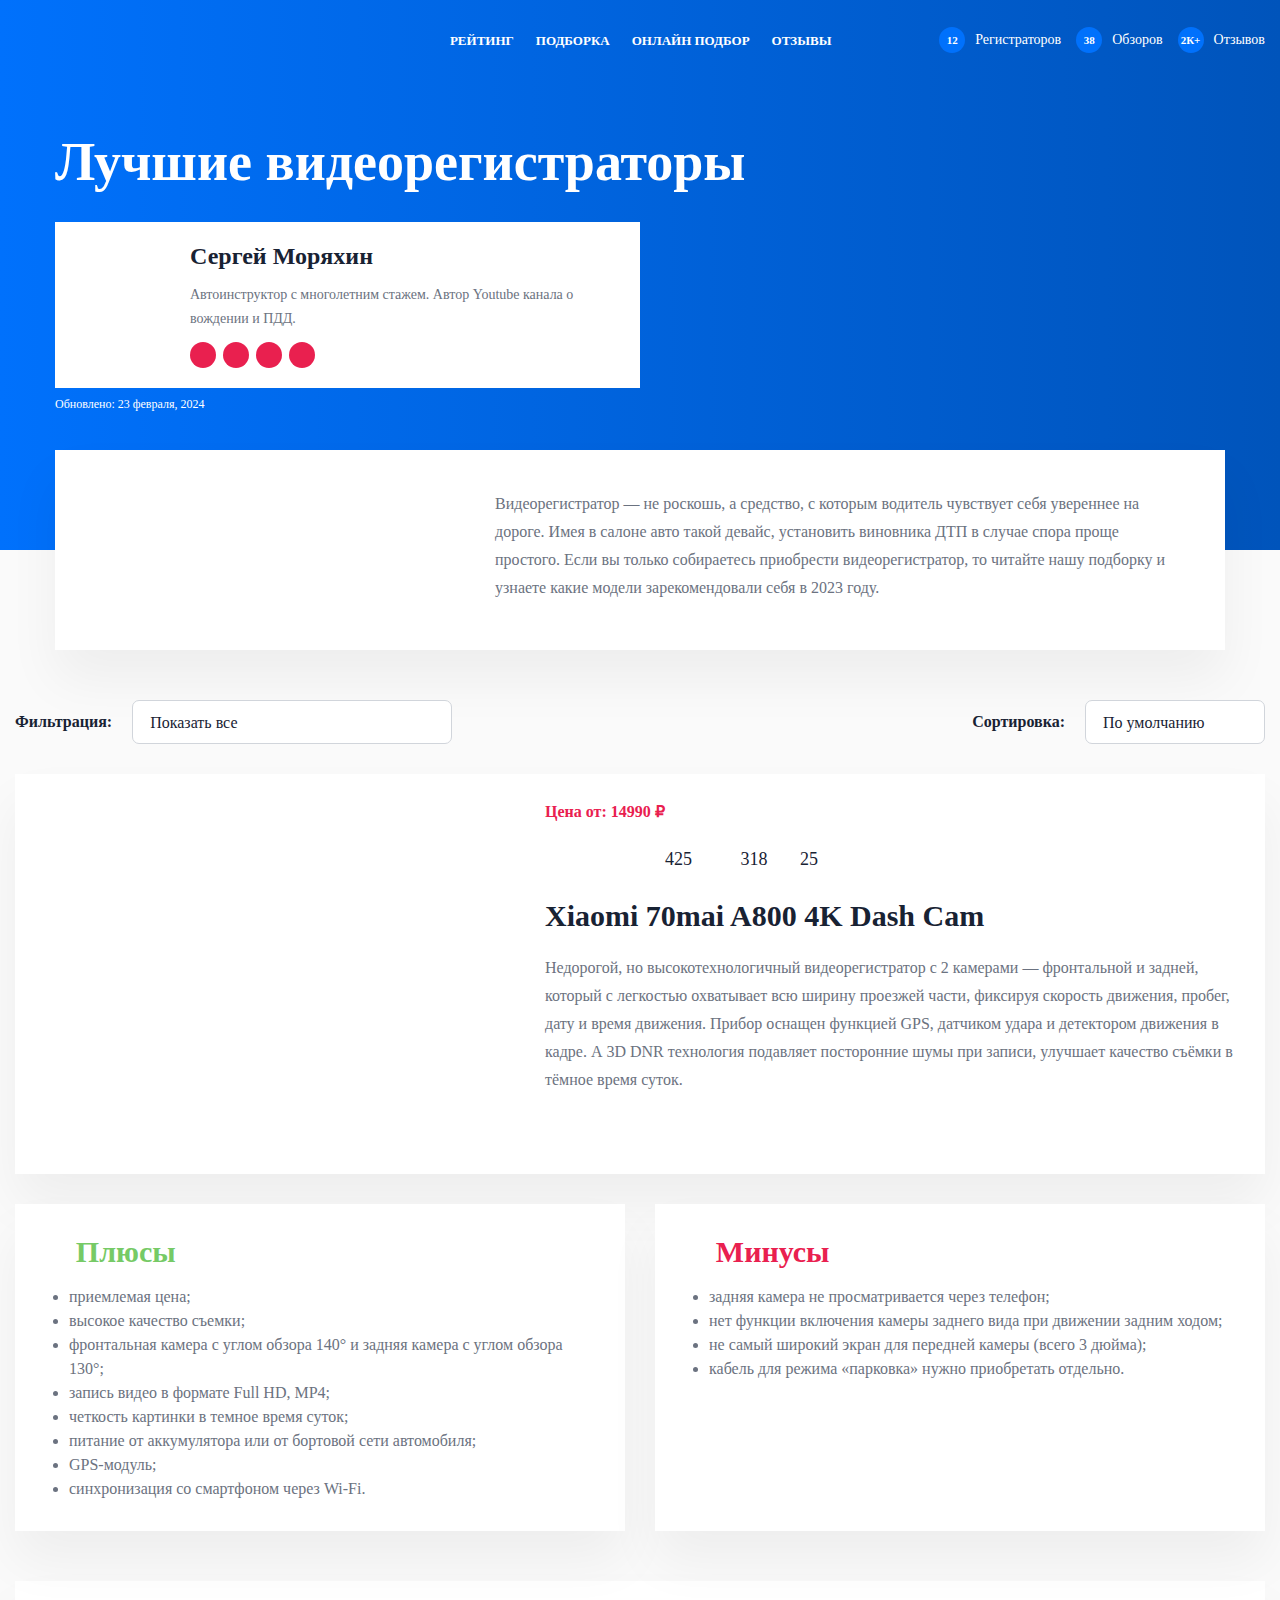
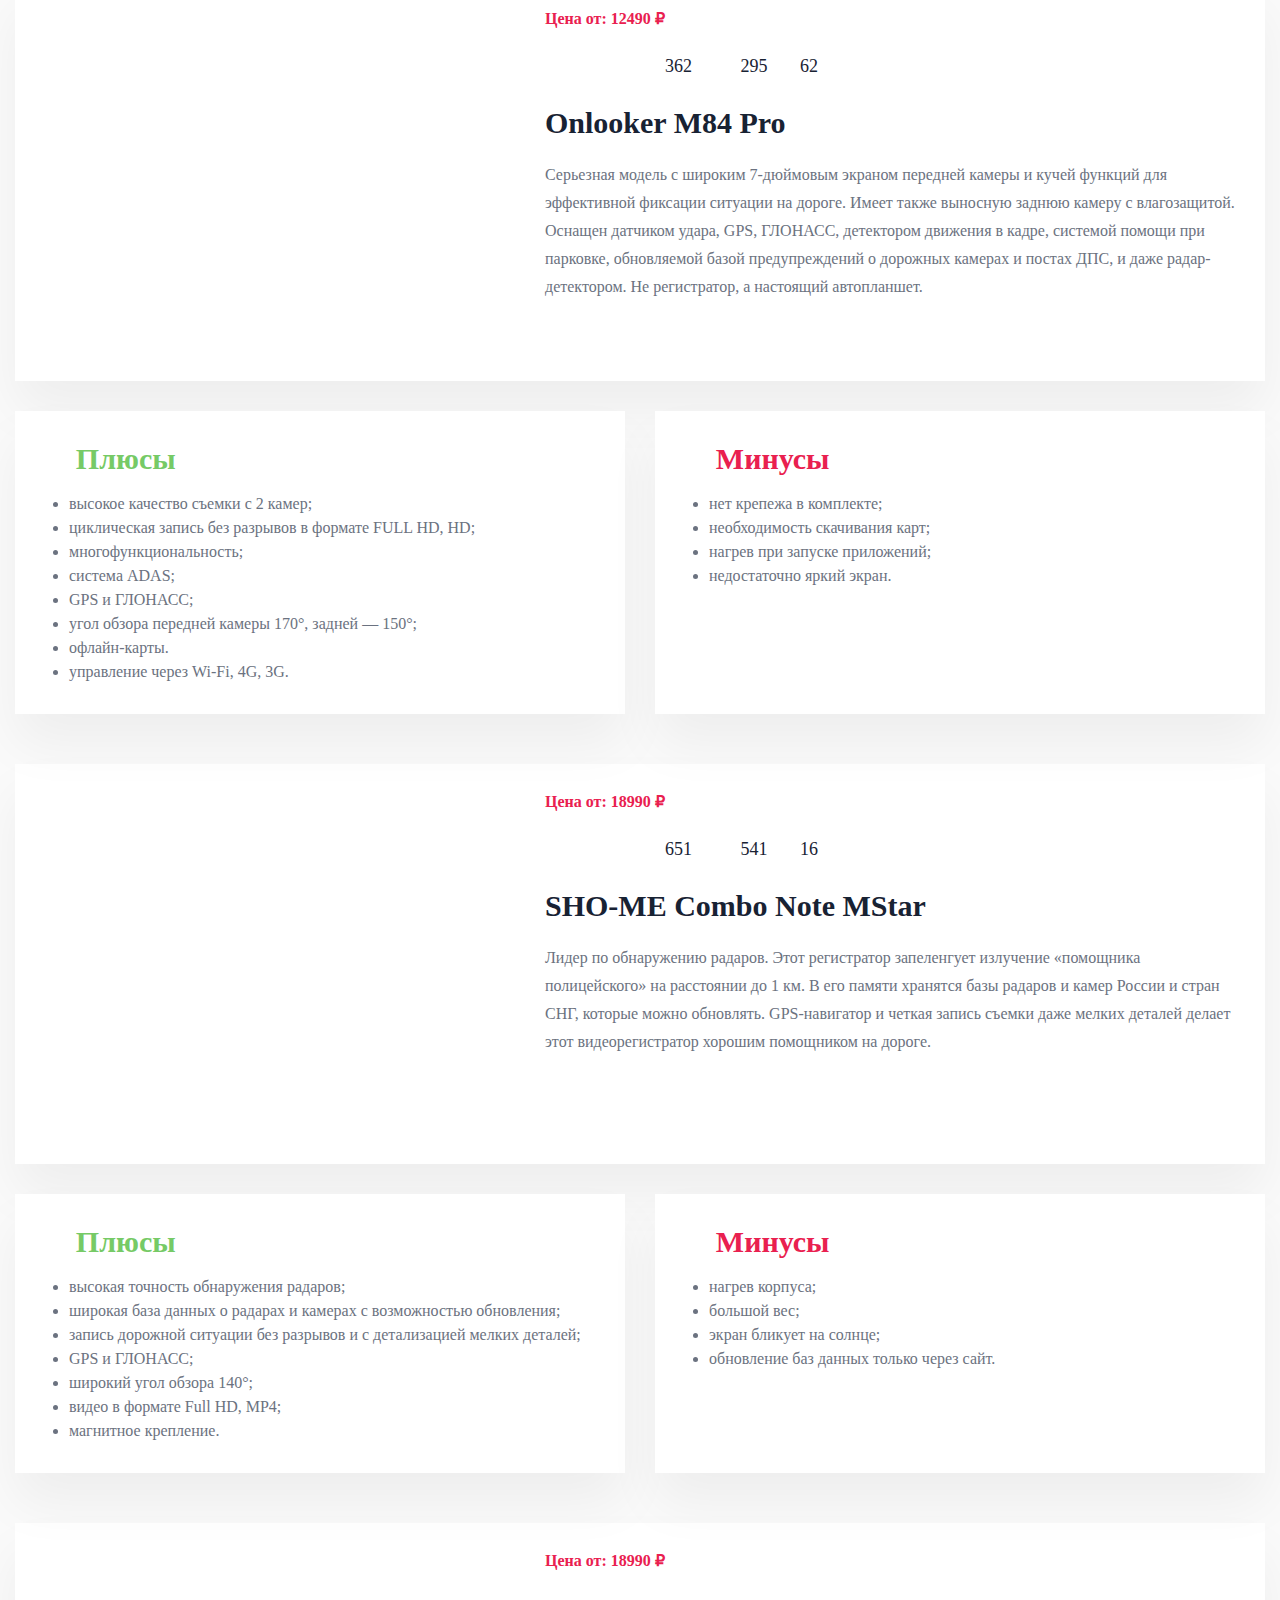
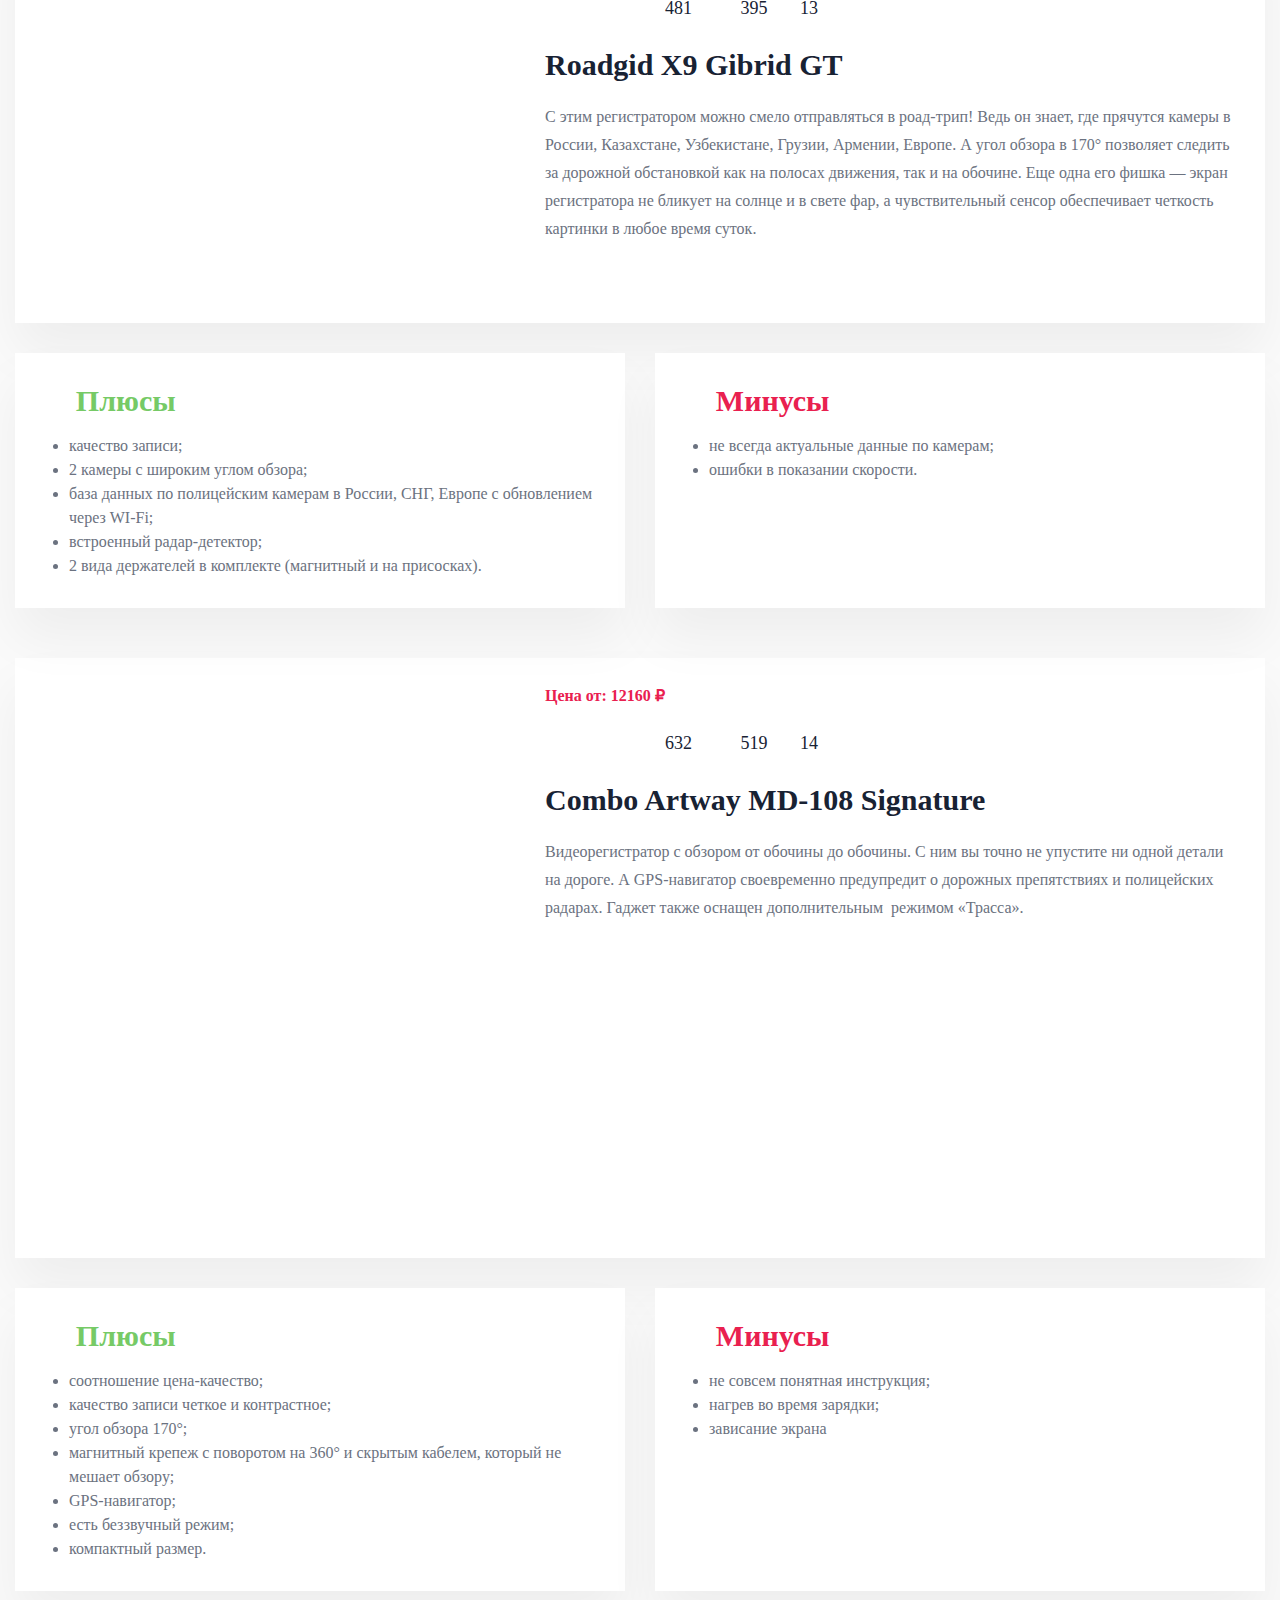
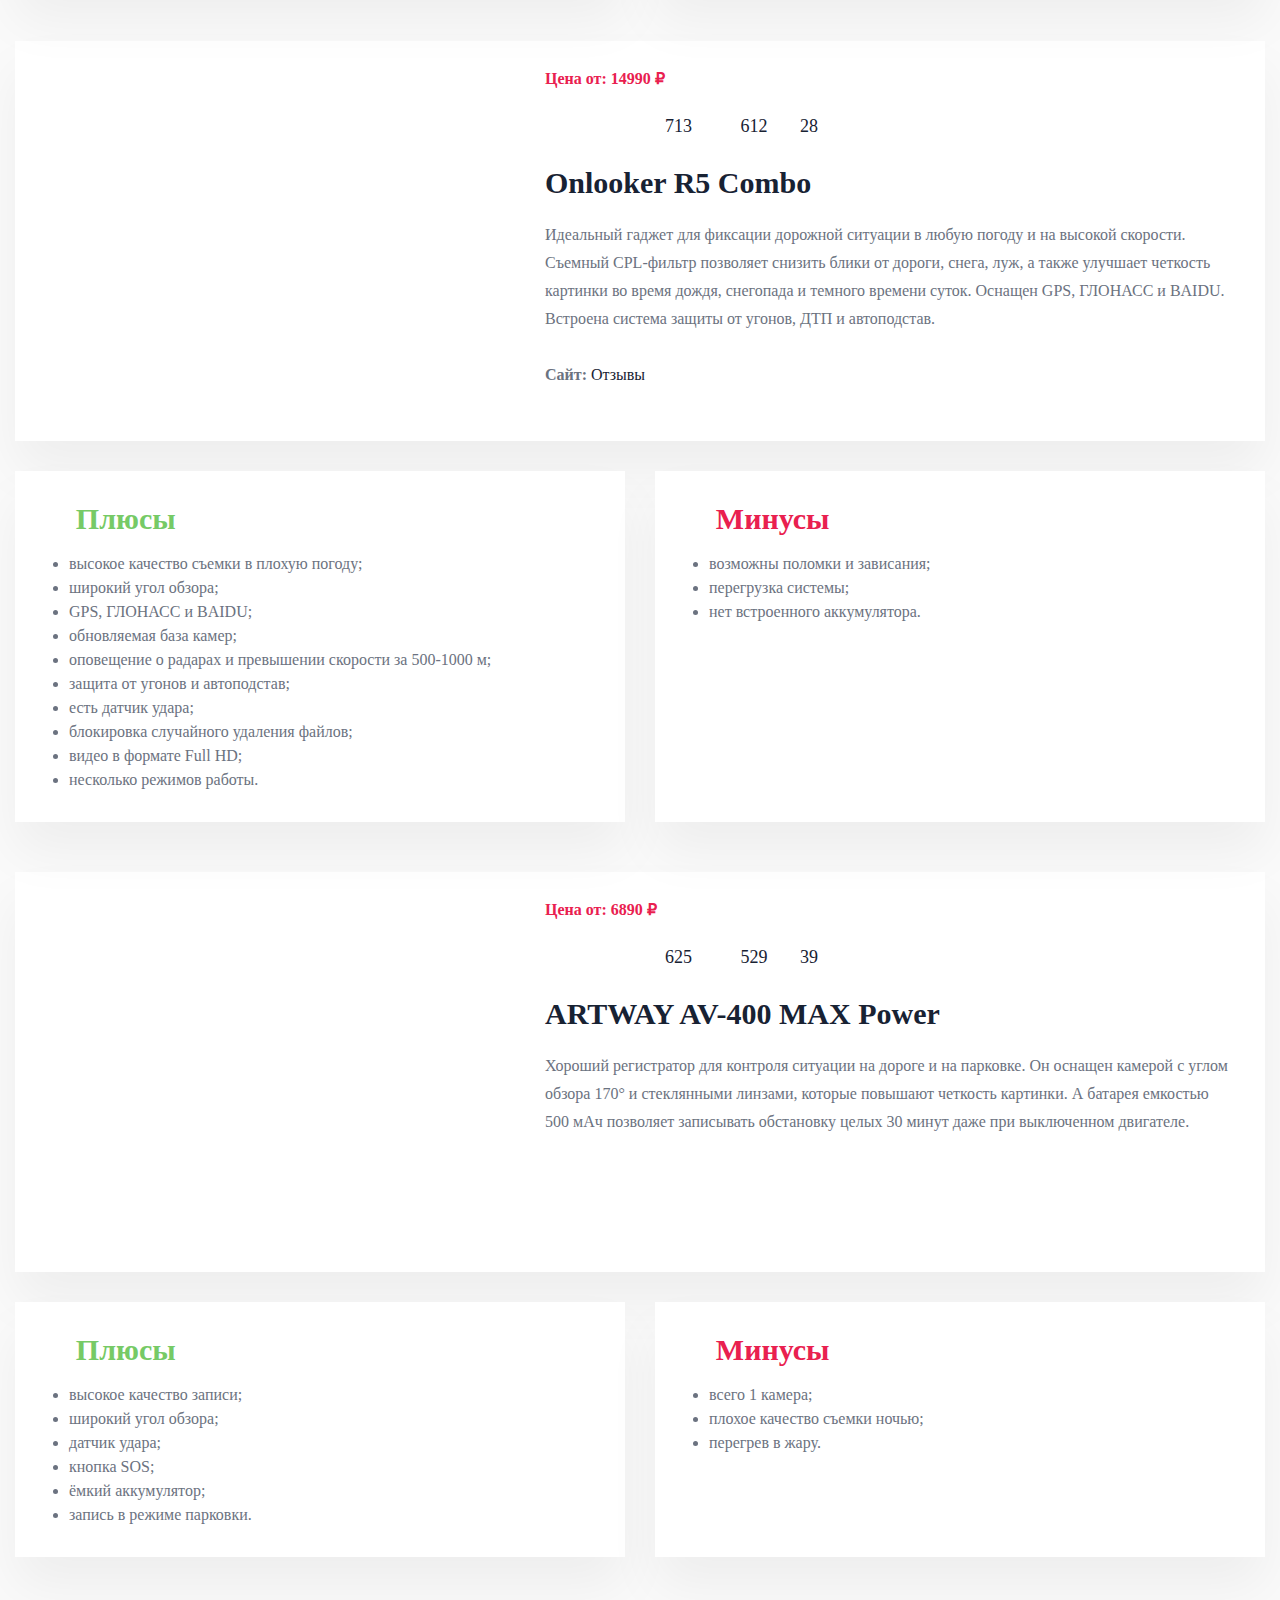
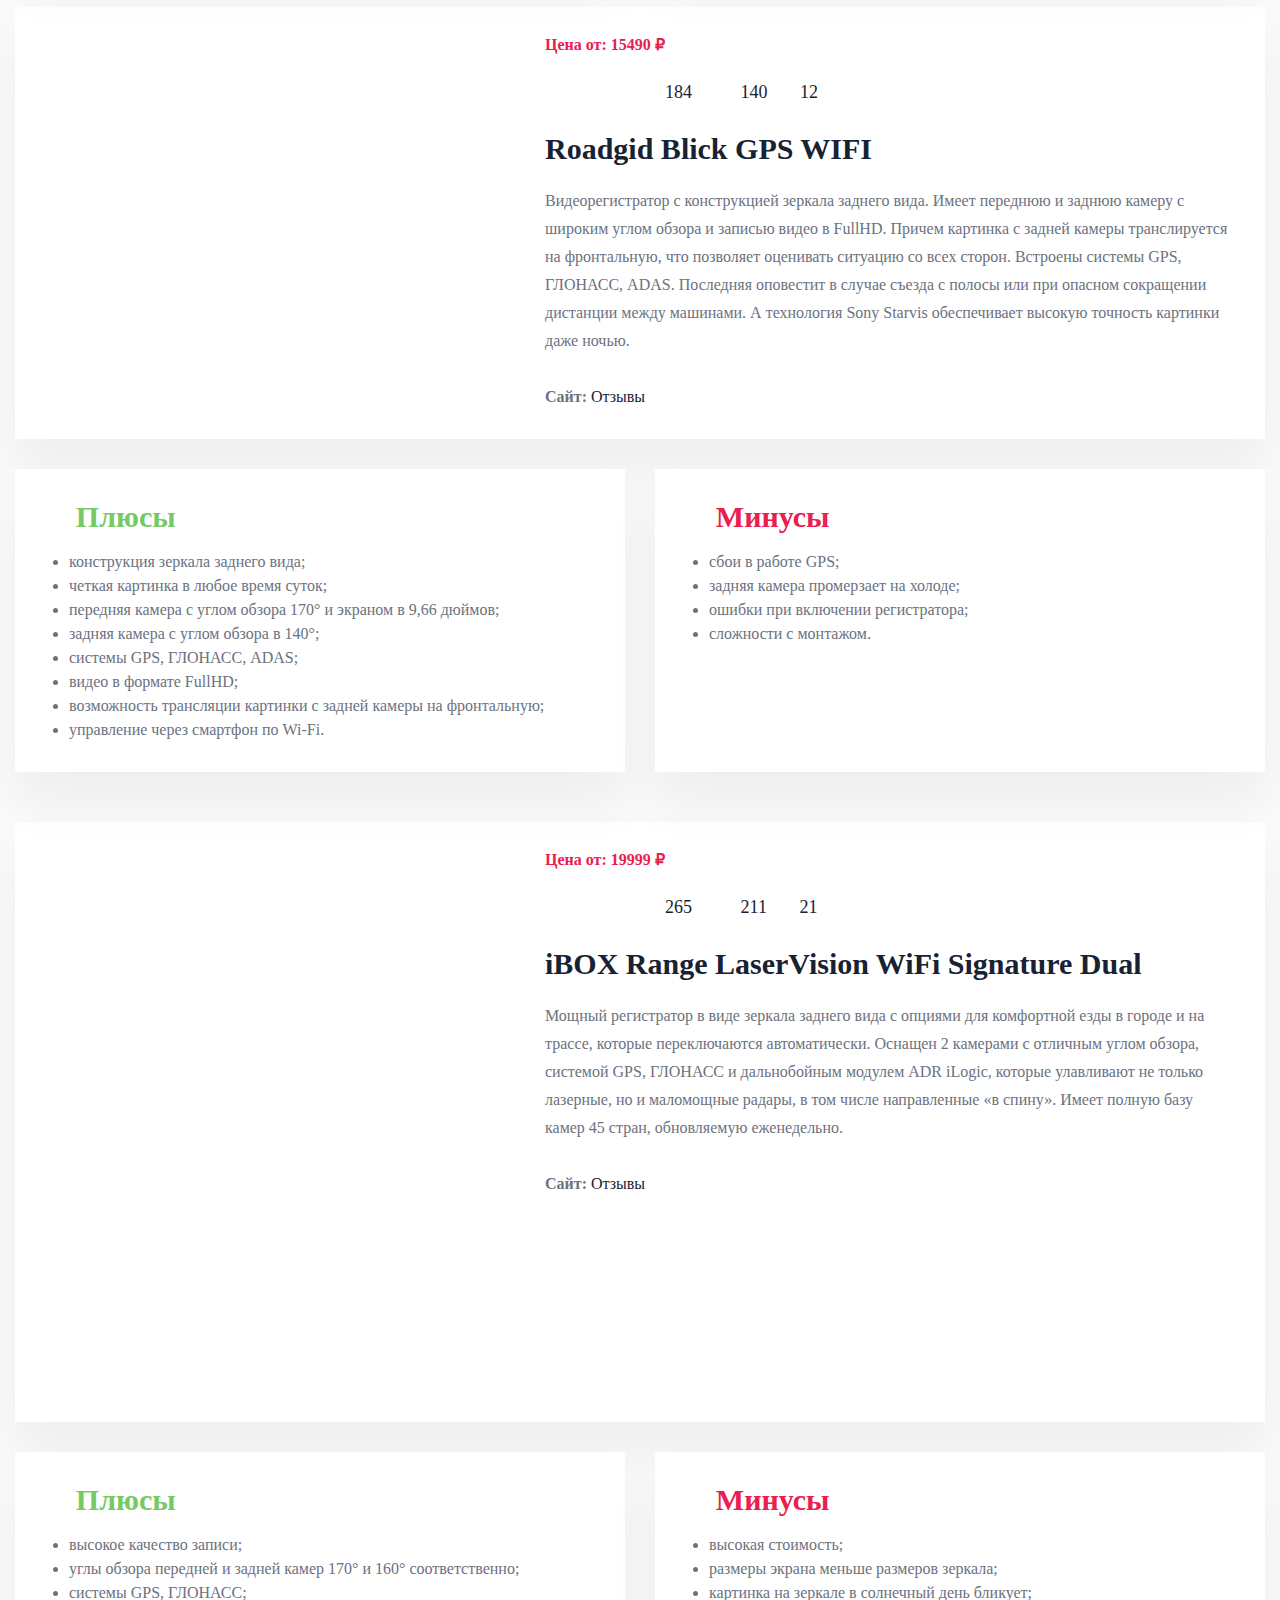
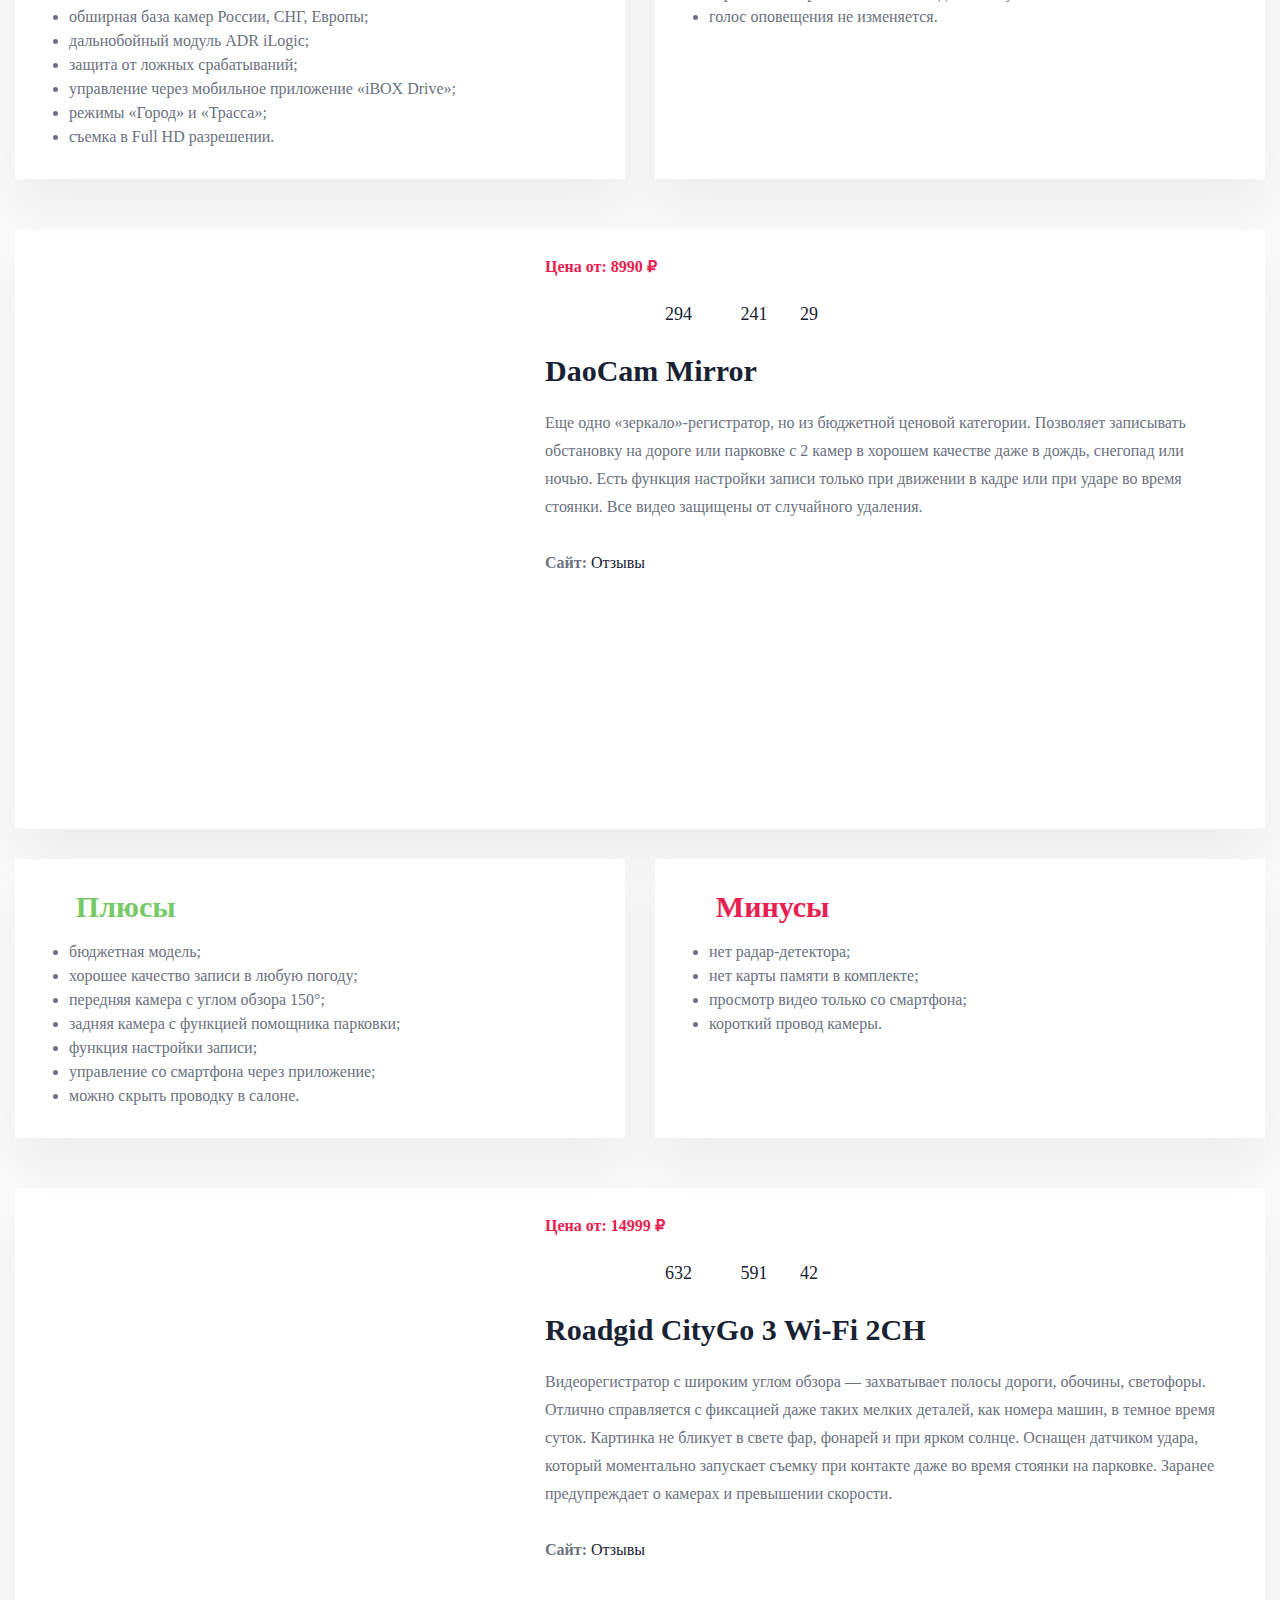
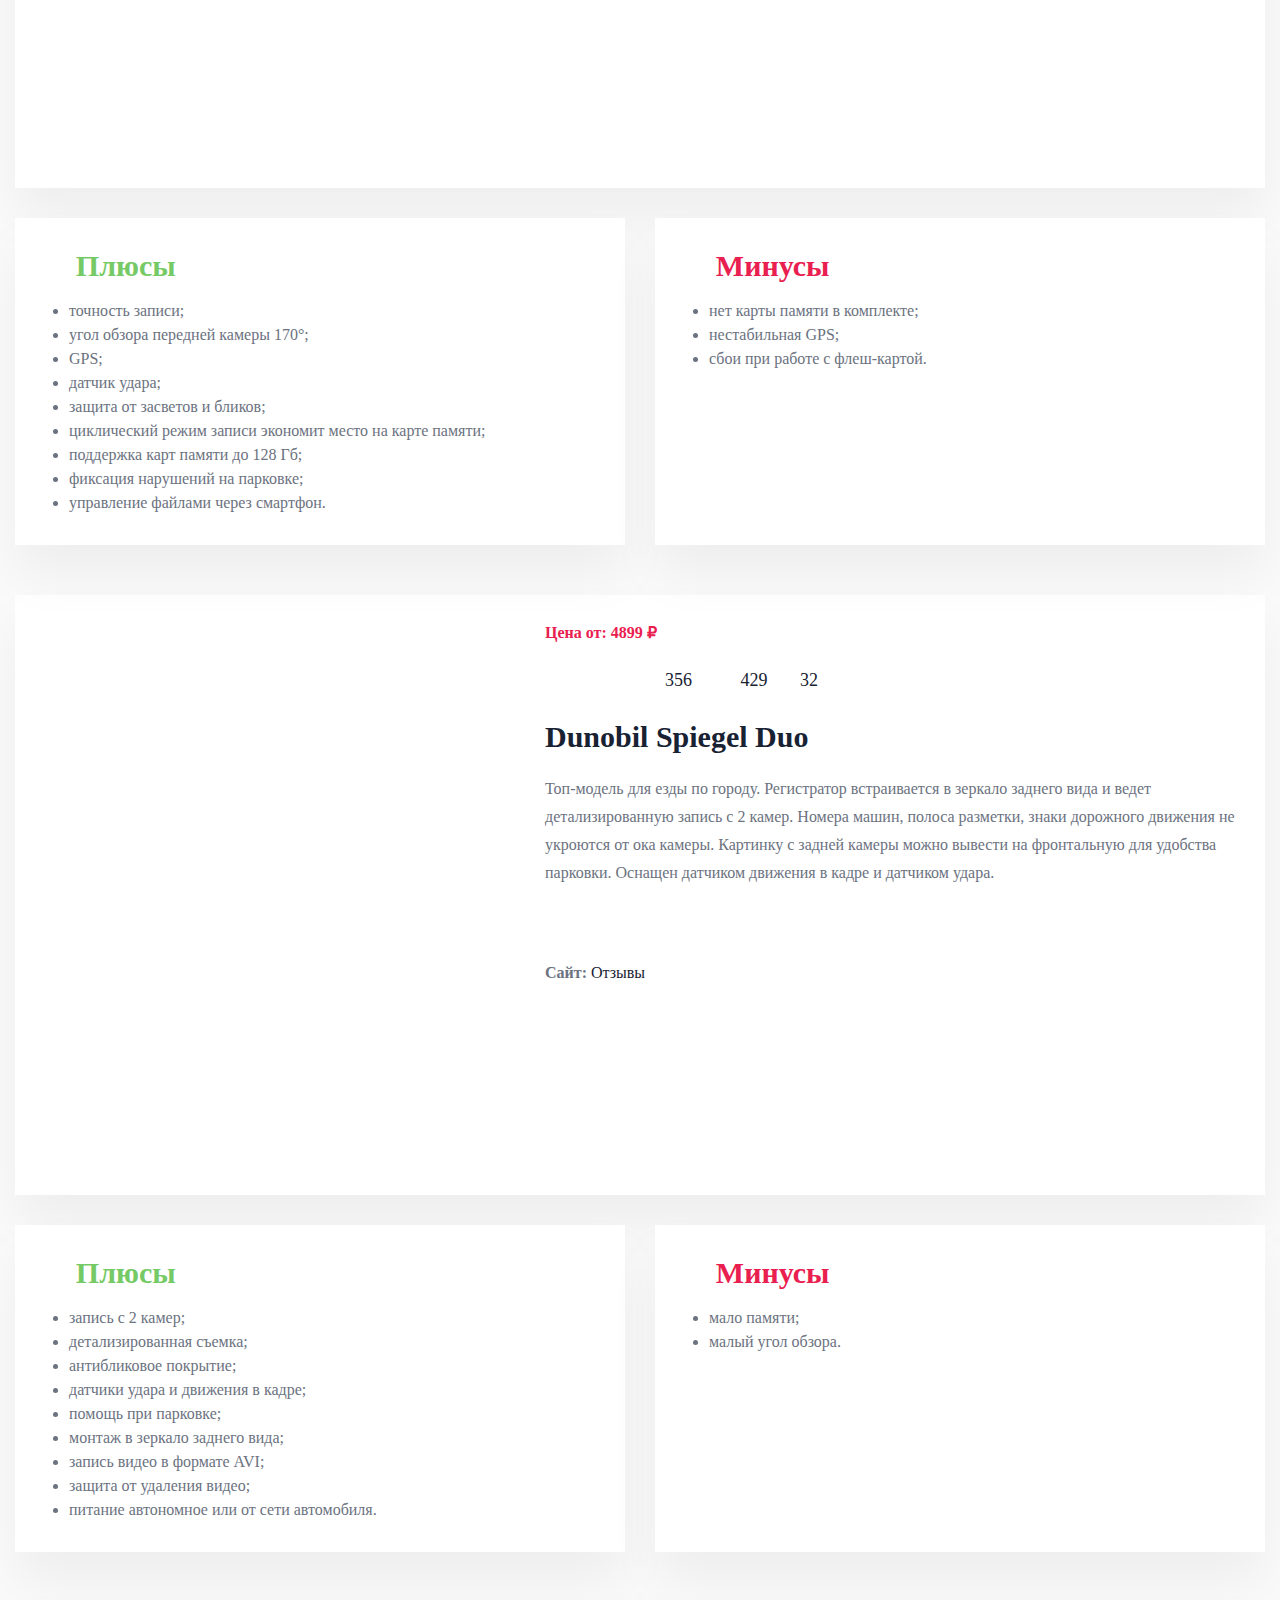
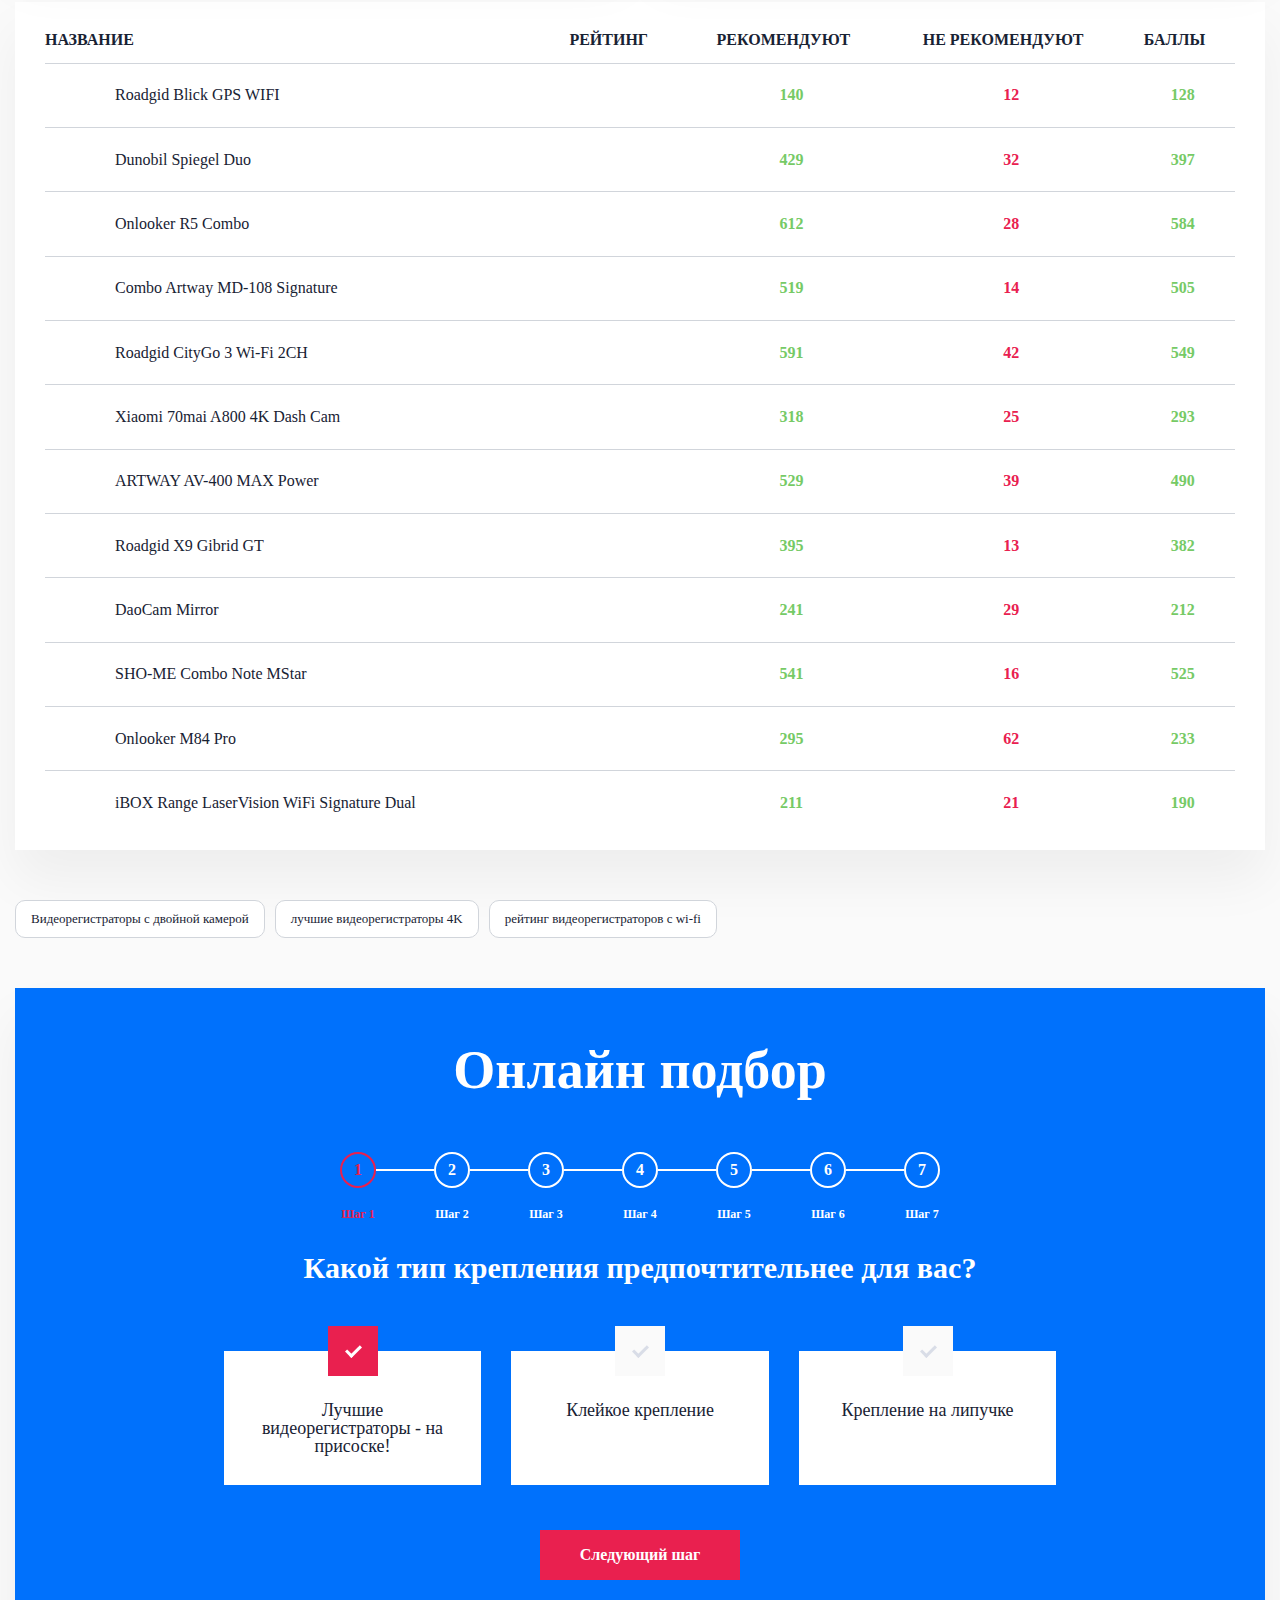
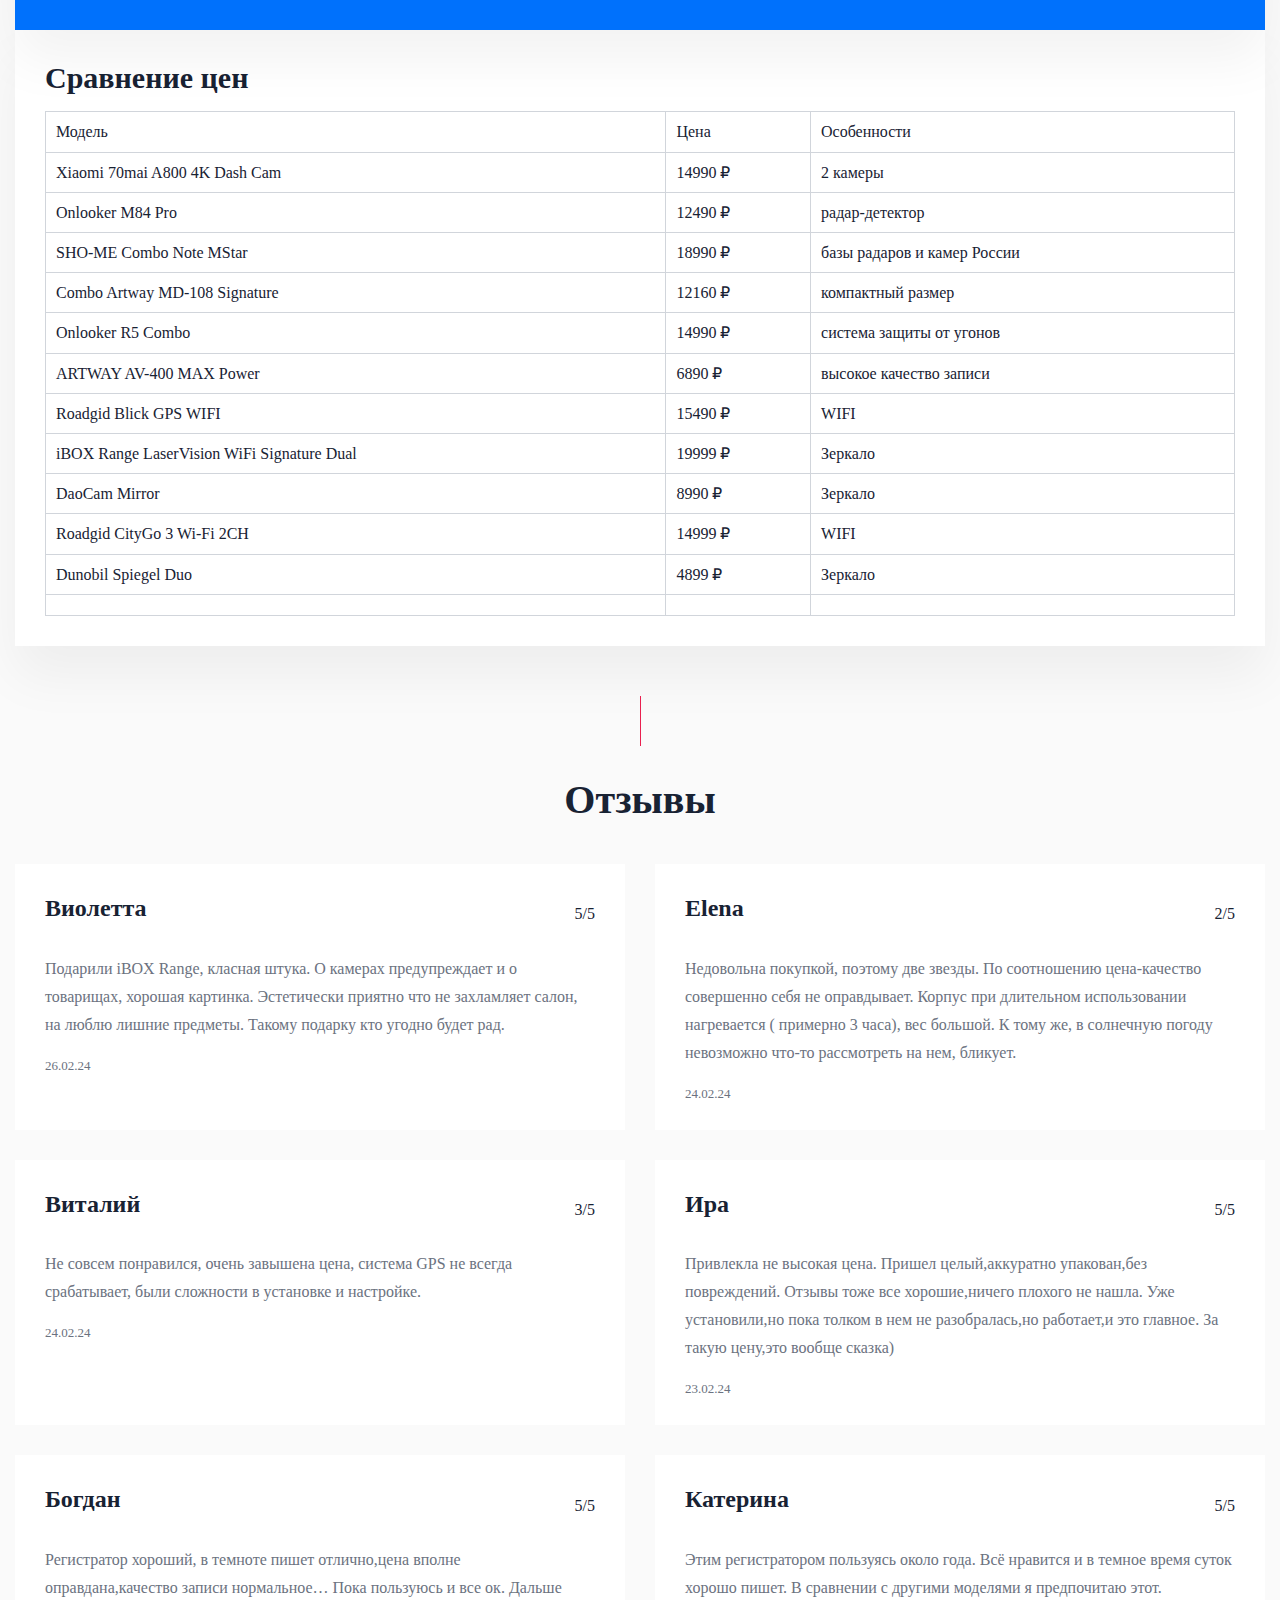
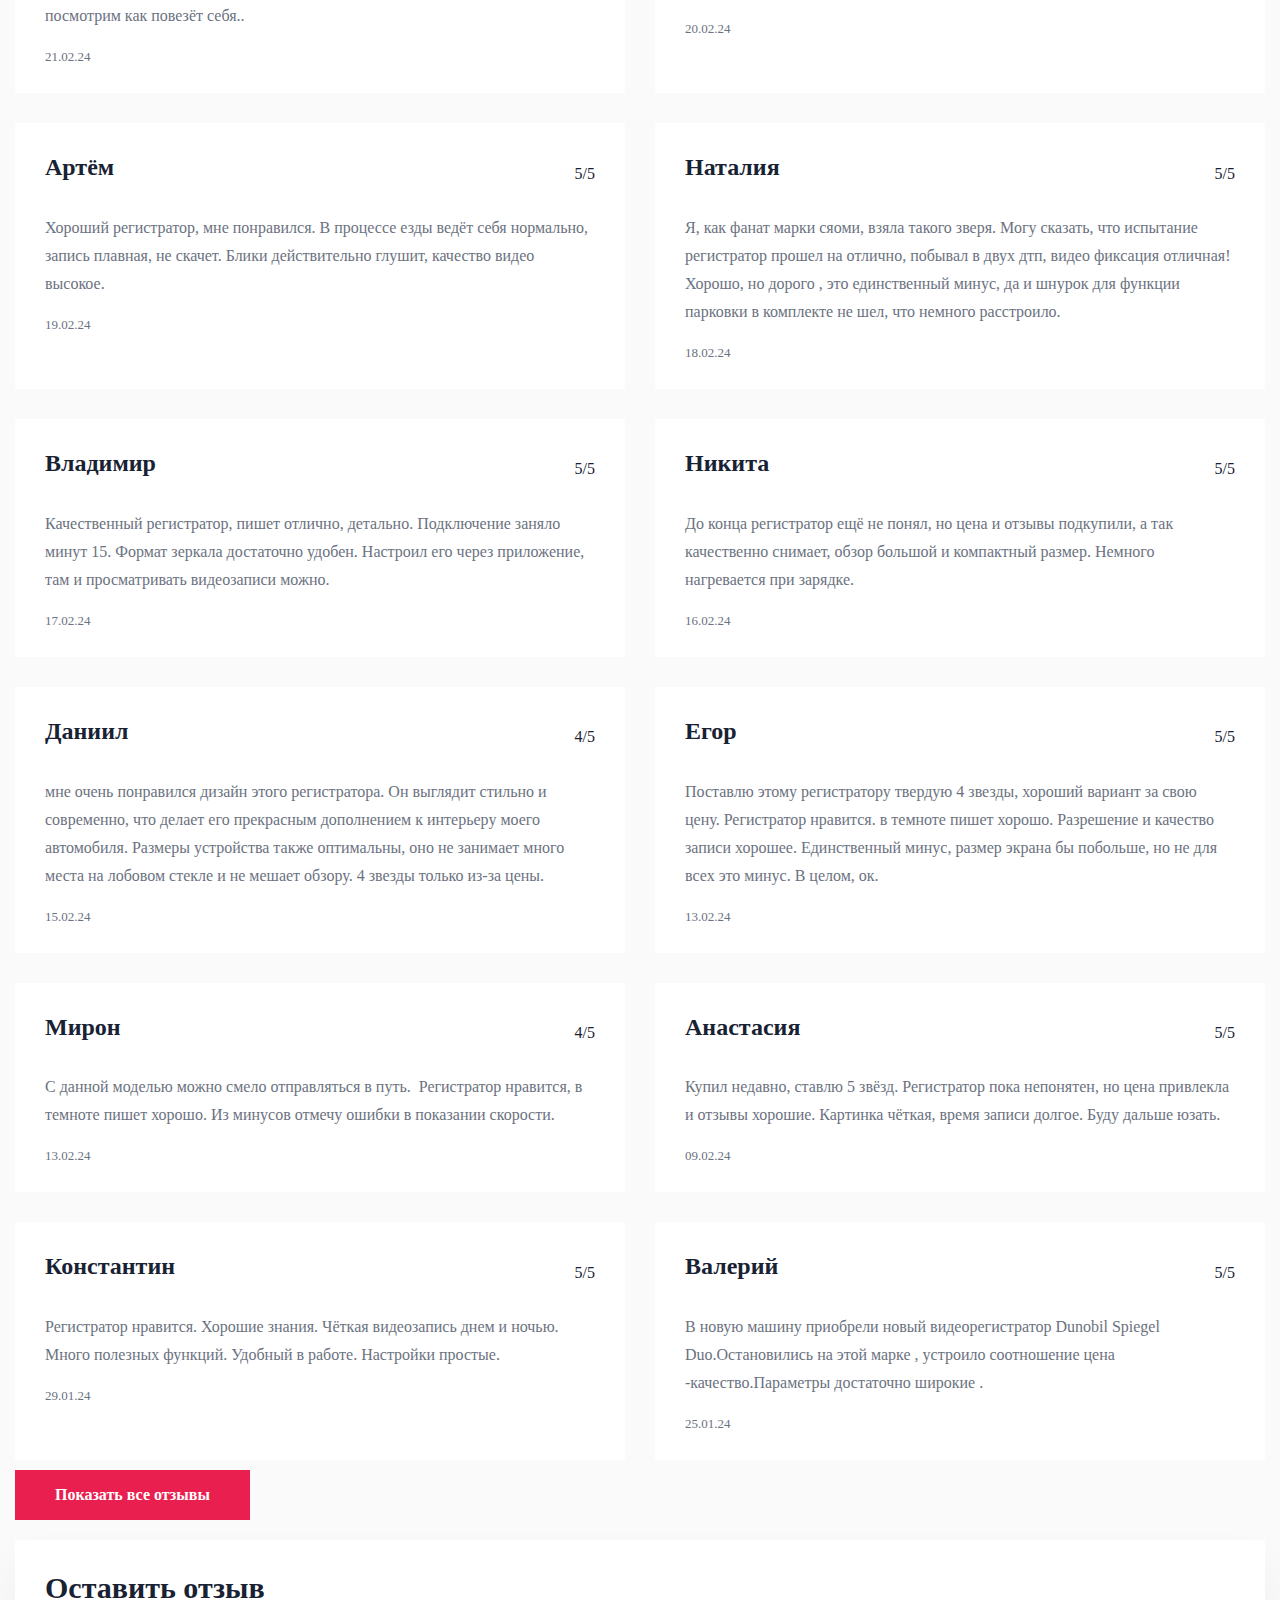
==== index.htm @ 01db41c2 "Add files via upload" ====
<!DOCTYPE html>
<html lang="ru">
<head>
  <meta charset="utf-8">
  <link media="all" href="wp-content/cache/autoptimize/27/css/autoptimize_f6938a2d57cb2225546ace41c757cb0d.css" tppabs="http://top-creator.ru/wp-content/cache/autoptimize/27/css/autoptimize_f6938a2d57cb2225546ace41c757cb0d.css" rel="stylesheet">
  <title>Видеорегистраторы - ТОП-12 лучших</title>
  <meta name="viewport" content="width=device-width, initial-scale=1.0">
  <meta name="format-detection" content="telephone=no">
  <meta name="format-detection" content="address=no">
  <link rel="preconnect" href="//api-maps.yandex.ru">
  <link rel="dns-prefetch" href="//api-maps.yandex.ru">
  <meta name='robots' content='index, follow, max-image-preview:large, max-snippet:-1, max-video-preview:-1'>
  <meta name="description" content="Рейтинг лучших видеорегистраторов на Октябрь 2024. Лучший регистратор по мнению экспертов.">
  <link rel="canonical" href="/">
  <meta property="og:locale" content="ru_RU">
  <meta property="og:type" content="website">
  <meta property="og:title" content="Видеорегистраторы - ТОП-12 лучших">
  <meta property="og:description" content="Рейтинг лучших видеорегистраторов на Октябрь 2024. Лучший регистратор по мнению экспертов.">
  <meta property="og:url" content="https://luchshij-videoregistrator.ru/">
  <meta property="og:site_name" content="Лучшие видеорегистраторы">
  <meta property="article:modified_time" content="2024-02-23T06:34:34+00:00">
  <meta property="og:image" content="https://luchshij-videoregistrator.ru/wp-content/uploads/sites/27/2023/11/4565_big.png">
  <meta property="og:image:width" content="300">
  <meta property="og:image:height" content="300">
  <meta property="og:image:type" content="image/png">
  <meta name="twitter:card" content="summary_large_image">
  <script type="application/ld+json" class="yoast-schema-graph">
  {"@context":"https://schema.org","@graph":[{"@type":"WebPage","@id":"https://luchshij-videoregistrator.ru/","url":"https://luchshij-videoregistrator.ru/","name":"Видеорегистраторы - ТОП-12 лучших","isPartOf":{"@id":"https://luchshij-videoregistrator.ru/#website"},"primaryImageOfPage":{"@id":"https://luchshij-videoregistrator.ru/#primaryimage"},"image":{"@id":"https://luchshij-videoregistrator.ru/#primaryimage"},"thumbnailUrl":"https://luchshij-videoregistrator.ru/wp-content/uploads/sites/27/2023/11/4565_big.png","datePublished":"2023-06-05T09:47:12+00:00","dateModified":"2024-02-23T06:34:34+00:00","description":"Рейтинг лучших видеорегистраторов на Октябрь 2024. Лучший регистратор по мнению экспертов.","breadcrumb":{"@id":"https://luchshij-videoregistrator.ru/#breadcrumb"},"inLanguage":"ru-RU","potentialAction":[{"@type":"ReadAction","target":["https://luchshij-videoregistrator.ru/"]}]},{"@type":"ImageObject","inLanguage":"ru-RU","@id":"https://luchshij-videoregistrator.ru/#primaryimage","url":"https://luchshij-videoregistrator.ru/wp-content/uploads/sites/27/2023/11/4565_big.png","contentUrl":"https://luchshij-videoregistrator.ru/wp-content/uploads/sites/27/2023/11/4565_big.png","width":300,"height":300},{"@type":"BreadcrumbList","@id":"https://luchshij-videoregistrator.ru/#breadcrumb","itemListElement":[{"@type":"ListItem","position":1,"name":"Главная"}]},{"@type":"WebSite","@id":"https://luchshij-videoregistrator.ru/#website","url":"https://luchshij-videoregistrator.ru/","name":"Лучшие видеорегистраторы","description":"","potentialAction":[{"@type":"SearchAction","target":{"@type":"EntryPoint","urlTemplate":"https://luchshij-videoregistrator.ru/?s={search_term_string}"},"query-input":"required name=search_term_string"}],"inLanguage":"ru-RU"}]}
  </script>
  <style id='classic-theme-styles-inline-css' type='text/css'>
  /*! This file is auto-generated */
  .wp-block-button__link{color:#fff;background-color:#32373c;border-radius:9999px;box-shadow:none;text-decoration:none;padding:calc(.667em + 2px) calc(1.333em + 2px);font-size:1.125em}.wp-block-file__button{background:#32373c;color:#fff;text-decoration:none}
  </style>
  <style id='global-styles-inline-css' type='text/css'>
  body{--wp--preset--color--black: #000000;--wp--preset--color--cyan-bluish-gray: #abb8c3;--wp--preset--color--white: #ffffff;--wp--preset--color--pale-pink: #f78da7;--wp--preset--color--vivid-red: #cf2e2e;--wp--preset--color--luminous-vivid-orange: #ff6900;--wp--preset--color--luminous-vivid-amber: #fcb900;--wp--preset--color--light-green-cyan: #7bdcb5;--wp--preset--color--vivid-green-cyan: #00d084;--wp--preset--color--pale-cyan-blue: #8ed1fc;--wp--preset--color--vivid-cyan-blue: #0693e3;--wp--preset--color--vivid-purple: #9b51e0;--wp--preset--gradient--vivid-cyan-blue-to-vivid-purple: linear-gradient(135deg,rgba(6,147,227,1) 0%,rgb(155,81,224) 100%);--wp--preset--gradient--light-green-cyan-to-vivid-green-cyan: linear-gradient(135deg,rgb(122,220,180) 0%,rgb(0,208,130) 100%);--wp--preset--gradient--luminous-vivid-amber-to-luminous-vivid-orange: linear-gradient(135deg,rgba(252,185,0,1) 0%,rgba(255,105,0,1) 100%);--wp--preset--gradient--luminous-vivid-orange-to-vivid-red: linear-gradient(135deg,rgba(255,105,0,1) 0%,rgb(207,46,46) 100%);--wp--preset--gradient--very-light-gray-to-cyan-bluish-gray: linear-gradient(135deg,rgb(238,238,238) 0%,rgb(169,184,195) 100%);--wp--preset--gradient--cool-to-warm-spectrum: linear-gradient(135deg,rgb(74,234,220) 0%,rgb(151,120,209) 20%,rgb(207,42,186) 40%,rgb(238,44,130) 60%,rgb(251,105,98) 80%,rgb(254,248,76) 100%);--wp--preset--gradient--blush-light-purple: linear-gradient(135deg,rgb(255,206,236) 0%,rgb(152,150,240) 100%);--wp--preset--gradient--blush-bordeaux: linear-gradient(135deg,rgb(254,205,165) 0%,rgb(254,45,45) 50%,rgb(107,0,62) 100%);--wp--preset--gradient--luminous-dusk: linear-gradient(135deg,rgb(255,203,112) 0%,rgb(199,81,192) 50%,rgb(65,88,208) 100%);--wp--preset--gradient--pale-ocean: linear-gradient(135deg,rgb(255,245,203) 0%,rgb(182,227,212) 50%,rgb(51,167,181) 100%);--wp--preset--gradient--electric-grass: linear-gradient(135deg,rgb(202,248,128) 0%,rgb(113,206,126) 100%);--wp--preset--gradient--midnight: linear-gradient(135deg,rgb(2,3,129) 0%,rgb(40,116,252) 100%);--wp--preset--font-size--small: 13px;--wp--preset--font-size--medium: 20px;--wp--preset--font-size--large: 36px;--wp--preset--font-size--x-large: 42px;--wp--preset--spacing--20: 0.44rem;--wp--preset--spacing--30: 0.67rem;--wp--preset--spacing--40: 1rem;--wp--preset--spacing--50: 1.5rem;--wp--preset--spacing--60: 2.25rem;--wp--preset--spacing--70: 3.38rem;--wp--preset--spacing--80: 5.06rem;--wp--preset--shadow--natural: 6px 6px 9px rgba(0, 0, 0, 0.2);--wp--preset--shadow--deep: 12px 12px 50px rgba(0, 0, 0, 0.4);--wp--preset--shadow--sharp: 6px 6px 0px rgba(0, 0, 0, 0.2);--wp--preset--shadow--outlined: 6px 6px 0px -3px rgba(255, 255, 255, 1), 6px 6px rgba(0, 0, 0, 1);--wp--preset--shadow--crisp: 6px 6px 0px rgba(0, 0, 0, 1);}:where(.is-layout-flex){gap: 0.5em;}:where(.is-layout-grid){gap: 0.5em;}body .is-layout-flow > .alignleft{float: left;margin-inline-start: 0;margin-inline-end: 2em;}body .is-layout-flow > .alignright{float: right;margin-inline-start: 2em;margin-inline-end: 0;}body .is-layout-flow > .aligncenter{margin-left: auto !important;margin-right: auto !important;}body .is-layout-constrained > .alignleft{float: left;margin-inline-start: 0;margin-inline-end: 2em;}body .is-layout-constrained > .alignright{float: right;margin-inline-start: 2em;margin-inline-end: 0;}body .is-layout-constrained > .aligncenter{margin-left: auto !important;margin-right: auto !important;}body .is-layout-constrained > :where(:not(.alignleft):not(.alignright):not(.alignfull)){max-width: var(--wp--style--global--content-size);margin-left: auto !important;margin-right: auto !important;}body .is-layout-constrained > .alignwide{max-width: var(--wp--style--global--wide-size);}body .is-layout-flex{display: flex;}body .is-layout-flex{flex-wrap: wrap;align-items: center;}body .is-layout-flex > *{margin: 0;}body .is-layout-grid{display: grid;}body .is-layout-grid > *{margin: 0;}:where(.wp-block-columns.is-layout-flex){gap: 2em;}:where(.wp-block-columns.is-layout-grid){gap: 2em;}:where(.wp-block-post-template.is-layout-flex){gap: 1.25em;}:where(.wp-block-post-template.is-layout-grid){gap: 1.25em;}.has-black-color{color: var(--wp--preset--color--black) !important;}.has-cyan-bluish-gray-color{color: var(--wp--preset--color--cyan-bluish-gray) !important;}.has-white-color{color: var(--wp--preset--color--white) !important;}.has-pale-pink-color{color: var(--wp--preset--color--pale-pink) !important;}.has-vivid-red-color{color: var(--wp--preset--color--vivid-red) !important;}.has-luminous-vivid-orange-color{color: var(--wp--preset--color--luminous-vivid-orange) !important;}.has-luminous-vivid-amber-color{color: var(--wp--preset--color--luminous-vivid-amber) !important;}.has-light-green-cyan-color{color: var(--wp--preset--color--light-green-cyan) !important;}.has-vivid-green-cyan-color{color: var(--wp--preset--color--vivid-green-cyan) !important;}.has-pale-cyan-blue-color{color: var(--wp--preset--color--pale-cyan-blue) !important;}.has-vivid-cyan-blue-color{color: var(--wp--preset--color--vivid-cyan-blue) !important;}.has-vivid-purple-color{color: var(--wp--preset--color--vivid-purple) !important;}.has-black-background-color{background-color: var(--wp--preset--color--black) !important;}.has-cyan-bluish-gray-background-color{background-color: var(--wp--preset--color--cyan-bluish-gray) !important;}.has-white-background-color{background-color: var(--wp--preset--color--white) !important;}.has-pale-pink-background-color{background-color: var(--wp--preset--color--pale-pink) !important;}.has-vivid-red-background-color{background-color: var(--wp--preset--color--vivid-red) !important;}.has-luminous-vivid-orange-background-color{background-color: var(--wp--preset--color--luminous-vivid-orange) !important;}.has-luminous-vivid-amber-background-color{background-color: var(--wp--preset--color--luminous-vivid-amber) !important;}.has-light-green-cyan-background-color{background-color: var(--wp--preset--color--light-green-cyan) !important;}.has-vivid-green-cyan-background-color{background-color: var(--wp--preset--color--vivid-green-cyan) !important;}.has-pale-cyan-blue-background-color{background-color: var(--wp--preset--color--pale-cyan-blue) !important;}.has-vivid-cyan-blue-background-color{background-color: var(--wp--preset--color--vivid-cyan-blue) !important;}.has-vivid-purple-background-color{background-color: var(--wp--preset--color--vivid-purple) !important;}.has-black-border-color{border-color: var(--wp--preset--color--black) !important;}.has-cyan-bluish-gray-border-color{border-color: var(--wp--preset--color--cyan-bluish-gray) !important;}.has-white-border-color{border-color: var(--wp--preset--color--white) !important;}.has-pale-pink-border-color{border-color: var(--wp--preset--color--pale-pink) !important;}.has-vivid-red-border-color{border-color: var(--wp--preset--color--vivid-red) !important;}.has-luminous-vivid-orange-border-color{border-color: var(--wp--preset--color--luminous-vivid-orange) !important;}.has-luminous-vivid-amber-border-color{border-color: var(--wp--preset--color--luminous-vivid-amber) !important;}.has-light-green-cyan-border-color{border-color: var(--wp--preset--color--light-green-cyan) !important;}.has-vivid-green-cyan-border-color{border-color: var(--wp--preset--color--vivid-green-cyan) !important;}.has-pale-cyan-blue-border-color{border-color: var(--wp--preset--color--pale-cyan-blue) !important;}.has-vivid-cyan-blue-border-color{border-color: var(--wp--preset--color--vivid-cyan-blue) !important;}.has-vivid-purple-border-color{border-color: var(--wp--preset--color--vivid-purple) !important;}.has-vivid-cyan-blue-to-vivid-purple-gradient-background{background: var(--wp--preset--gradient--vivid-cyan-blue-to-vivid-purple) !important;}.has-light-green-cyan-to-vivid-green-cyan-gradient-background{background: var(--wp--preset--gradient--light-green-cyan-to-vivid-green-cyan) !important;}.has-luminous-vivid-amber-to-luminous-vivid-orange-gradient-background{background: var(--wp--preset--gradient--luminous-vivid-amber-to-luminous-vivid-orange) !important;}.has-luminous-vivid-orange-to-vivid-red-gradient-background{background: var(--wp--preset--gradient--luminous-vivid-orange-to-vivid-red) !important;}.has-very-light-gray-to-cyan-bluish-gray-gradient-background{background: var(--wp--preset--gradient--very-light-gray-to-cyan-bluish-gray) !important;}.has-cool-to-warm-spectrum-gradient-background{background: var(--wp--preset--gradient--cool-to-warm-spectrum) !important;}.has-blush-light-purple-gradient-background{background: var(--wp--preset--gradient--blush-light-purple) !important;}.has-blush-bordeaux-gradient-background{background: var(--wp--preset--gradient--blush-bordeaux) !important;}.has-luminous-dusk-gradient-background{background: var(--wp--preset--gradient--luminous-dusk) !important;}.has-pale-ocean-gradient-background{background: var(--wp--preset--gradient--pale-ocean) !important;}.has-electric-grass-gradient-background{background: var(--wp--preset--gradient--electric-grass) !important;}.has-midnight-gradient-background{background: var(--wp--preset--gradient--midnight) !important;}.has-small-font-size{font-size: var(--wp--preset--font-size--small) !important;}.has-medium-font-size{font-size: var(--wp--preset--font-size--medium) !important;}.has-large-font-size{font-size: var(--wp--preset--font-size--large) !important;}.has-x-large-font-size{font-size: var(--wp--preset--font-size--x-large) !important;}
  .wp-block-navigation a:where(:not(.wp-element-button)){color: inherit;}
  :where(.wp-block-post-template.is-layout-flex){gap: 1.25em;}:where(.wp-block-post-template.is-layout-grid){gap: 1.25em;}
  :where(.wp-block-columns.is-layout-flex){gap: 2em;}:where(.wp-block-columns.is-layout-grid){gap: 2em;}
  .wp-block-pullquote{font-size: 1.5em;line-height: 1.6;}
  </style>
  <script type='text/javascript' src="wp-includes/js/jquery/jquery.min.js" tppabs="http://top-creator.ru/wp-includes/js/jquery/jquery.min.js" id='jquery-core-js'></script>
  <link rel="https://api.w.org/" href="/wp-json/">
  <link rel="alternate" type="application/json" href="/wp-json/wp/v2/pages/2">
  <link rel="alternate" type="application/json+oembed" href="/wp-json/oembed/1.0/embed?url=https%3A%2F%2Fluchshij-videoregistrator.ru%2F">
  <link rel="alternate" type="text/xml+oembed" href="/wp-json/oembed/1.0/embed?url=https%3A%2F%2Fluchshij-videoregistrator.ru%2F&#038;format=xml">
  <style>
  .pseudo-clearfy-link { color: #008acf; cursor: pointer;}.pseudo-clearfy-link:hover { text-decoration: none;}
  </style>
  <script>
  document.createElement( "picture" );if(!window.HTMLPictureElement && document.addEventListener) {window.addEventListener("DOMContentLoaded", function() {var s = document.createElement("script");s.src = "../luchshij-videoregistrator.ru/wp-content/plugins/webp-express/js/picturefill.min.js"/*tpa=https://luchshij-videoregistrator.ru/wp-content/plugins/webp-express/js/picturefill.min.js*/;document.body.appendChild(s);});}
  </script>
  <link rel="icon" href="wp-content/uploads/sites/27/2023/11/cropped-4565_big-32x32.png" tppabs="http://top-creator.ru/wp-content/uploads/sites/27/2023/11/cropped-4565_big-32x32.png" sizes="32x32">
  <link rel="icon" href="wp-content/uploads/sites/27/2023/11/cropped-4565_big-192x192.png" tppabs="http://top-creator.ru/wp-content/uploads/sites/27/2023/11/cropped-4565_big-192x192.png" sizes="192x192">
  <link rel="apple-touch-icon" href="wp-content/uploads/sites/27/2023/11/cropped-4565_big-180x180.png" tppabs="http://top-creator.ru/wp-content/uploads/sites/27/2023/11/cropped-4565_big-180x180.png">
  <meta name="msapplication-TileImage" content="https://luchshij-videoregistrator.ru/wp-content/uploads/sites/27/2023/11/cropped-4565_big-270x270.png">
  <link rel="preconnect" href="https://fonts.googleapis.com">
  <link rel="preconnect" href="https://fonts.gstatic.com" crossorigin="">
  <link href="../fonts.googleapis.com/css2-family=PT+Serif-ital,wght@0,400;0,700;1,400&display=swap.css" tppabs="https://fonts.googleapis.com/css2?family=PT+Serif:ital,wght@0,400;0,700;1,400&display=swap" rel="stylesheet">
  <style type="text/css" media="screen">
  body {
        font: 100% PT Serif;
    }
    form buttom,
    form select,
    form textarea,
    form input {
        font-family: PT Serif !important;
    }
  </style>
  <script type="application/ld+json">
  {
    "@context":"http://schema.org/",
    "@type":"BlogPosting",
    "@id":"https://luchshij-videoregistrator.ru/",
    "headline":"Лучшие видеорегистраторы",
    "description":"Видеорегистратор — не роскошь, а средство, с которым водитель чувствует себя увереннее на дороге. Имея в салоне авто такой девайс, установить виновника ДТП в случае спора проще простого. Если вы тольк...",    
    "author":"Сергей Моряхин",
    "dateModified":"2024-02-23T09:34:34+03:00",
    "datePublished":"2023-06-05T12:47:12+03:00",
    "mainEntityOfPage":"Лучшие видеорегистраторы",
    "publisher": {
        "@type": "Organization",
        "name": "Лучшие видеорегистраторы",
        "logo": {
            "@type": "ImageObject",
            "url": "https://luchshij-videoregistrator.ru/wp-content/uploads/sites/27/2023/11/4565_big.png"
        }
    },
    "image":"https://luchshij-videoregistrator.ru/wp-content/uploads/sites/27/2023/11/avtoinstruktor-62-moryahin-sergey-150x150.png"
    }
  </script>
  <script type="application/ld+json">
  {
      "@context": "http://schema.org/",
      "@type": "Product",
      "aggregateRating": {
        "@type": "AggregateRating",
        "ratingValue": "4",
        "reviewCount": "12"
      },
      "image": "https://luchshij-videoregistrator.ru/wp-content/uploads/sites/27/2023/12/dunobil-spiegel-duo-google-poisk-300x206.png",
      "name": "Dunobil Spiegel Duo",
      "offers": {
        "@type": "AggregateOffer",
        "lowPrice": "4899",
        "priceCurrency": "RUB"
      }
    }
  </script>
  <meta name="yandex-verification" content="2d899e40dcb88d3d">
  <meta name="google-site-verification" content="TH72nDQwPyJZRgQ31IlFXxoVK2r-5o2Y7_3jSOHNXyY">
  <style>
  .lazyload{display:none;}
  </style>
</head>
<body class="home page-template-default page page-id-2">
  <div class="header">
    <div class="wr">
      <div class="df">
        <div id="mmenu" style="display: none">
          <span></span> <span></span> <span></span>
        </div><a class="logo img_wr" href="index.htm" tppabs="http://top-creator.ru/"><picture><source data-srcset="/wp-content/webp-express/webp-images/uploads/sites/27/2023/11/4565_big.png.webp" type="image/webp"><noscript><img src="wp-content/uploads/sites/27/2023/11/4565_big.png" tppabs="http://top-creator.ru/wp-content/uploads/sites/27/2023/11/4565_big.png" class="webpexpress-processed"></noscript><img src='data:image/svg+xml,%3Csvg%20xmlns=%22http://www.w3.org/2000/svg%22%20viewBox=%220%200%20210%20140%22%3E%3C/svg%3E' data-src="wp-content/uploads/sites/27/2023/11/4565_big.png" tppabs="http://top-creator.ru/wp-content/uploads/sites/27/2023/11/4565_big.png" class="lazyload webpexpress-processed"></picture></a>
        <div class="stars">
          <i class="fa fa-star"></i><i class="fa fa-star"></i><i class="fa fa-star"></i><i class="fa fa-star"></i><i class="fa fa-star empty"></i>
        </div>
        <div class="menu">
          <ul class="df anhors">
            <li>
              <a href="index.htm#rating" tppabs="http://top-creator.ru/#rating">Рейтинг</a>
            </li>
            <li>
              <a href="index.htm#compilation" tppabs="http://top-creator.ru/#compilation">Подборка</a>
            </li>
            <li>
              <a href="index.htm#quiz" tppabs="http://top-creator.ru/#quiz">Онлайн подбор</a>
            </li>
            <li>
              <a href="index.htm#feedbacks" tppabs="http://top-creator.ru/#feedbacks">Отзывы</a>
            </li>
          </ul>
        </div>
        <div class="header_info df mobile_hide">
          <div class="item df">
            <div class="num">
              12
            </div>
            <div class="title">
              Регистраторов
            </div>
          </div>
          <div class="item df">
            <div class="num">
              38
            </div>
            <div class="title">
              Обзоров
            </div>
          </div>
          <div class="item df">
            <div class="num">
              2К+
            </div>
            <div class="title">
              Отзывов
            </div>
          </div>
        </div>
      </div>
    </div>
  </div>
  <div class="main_top_block">
    <div class="wr_m">
      <div class="box">
        <h1 class="title_1">Лучшие видеорегистраторы</h1>
        <div class="author df">
          <div class="img_wr">
            <picture><source data-srcset="/wp-content/webp-express/webp-images/uploads/sites/27/2023/11/avtoinstruktor-62-moryahin-sergey-150x150.png.webp" type="image/webp"><noscript><img loading="lazy" src="wp-content/uploads/sites/27/2023/11/avtoinstruktor-62-moryahin-sergey-150x150.png" tppabs="http://top-creator.ru/wp-content/uploads/sites/27/2023/11/avtoinstruktor-62-moryahin-sergey-150x150.png" alt="" class="webpexpress-processed"></noscript><img loading="lazy" src='data:image/svg+xml,%3Csvg%20xmlns=%22http://www.w3.org/2000/svg%22%20viewBox=%220%200%20210%20140%22%3E%3C/svg%3E' data-src="wp-content/uploads/sites/27/2023/11/avtoinstruktor-62-moryahin-sergey-150x150.png" tppabs="http://top-creator.ru/wp-content/uploads/sites/27/2023/11/avtoinstruktor-62-moryahin-sergey-150x150.png" alt="" class="lazyload webpexpress-processed"></picture>
          </div>
          <div class="right">
            <div class="title_4">
              Сергей Моряхин
            </div>
            <div class="article article_small">
              <p>Автоинструктор с многолетним стажем. Автор Youtube канала о вождении и ПДД.</p>
            </div>
            <div class="soc df">
              <a class="fab fa-DZEN" href="javascript:if(confirm(%27https://dzen.ru/avtoinstruktor_62  \n\nThis file was not retrieved by Teleport Pro, because it is addressed using an unsupported protocol (e.g., gopher).  \n\nDo you want to open it from the server?%27))window.location=%27https://dzen.ru/avtoinstruktor_62%27" tppabs="https://dzen.ru/avtoinstruktor_62" target="_blank"></a><a class="fab fa-TG" href="javascript:if(confirm(%27https://t.me/avtoinstruktor62  \n\nThis file was not retrieved by Teleport Pro, because it is addressed using an unsupported protocol (e.g., gopher).  \n\nDo you want to open it from the server?%27))window.location=%27https://t.me/avtoinstruktor62%27" tppabs="https://t.me/avtoinstruktor62" target="_blank"></a><a class="fab fa-VK" href="javascript:if(confirm(%27https://vk.com/avtoinstruktor62  \n\nThis file was not retrieved by Teleport Pro, because it is addressed using an unsupported protocol (e.g., gopher).  \n\nDo you want to open it from the server?%27))window.location=%27https://vk.com/avtoinstruktor62%27" tppabs="https://vk.com/avtoinstruktor62" target="_blank"></a><a class="fab fa-RuTube" href="javascript:if(confirm(%27https://rutube.ru/u/avtoinstruktor62/  \n\nThis file was not retrieved by Teleport Pro, because it is addressed using an unsupported protocol (e.g., gopher).  \n\nDo you want to open it from the server?%27))window.location=%27https://rutube.ru/u/avtoinstruktor62/%27" tppabs="https://rutube.ru/u/avtoinstruktor62/" target="_blank"></a>
            </div>
          </div>
        </div>
        <div class="upd">
          Обновлено: 23 февраля, 2024
        </div>
      </div>
    </div>
  </div>
  <div class="main_content">
    <div class="top_text_block_wr wr_m">
      <div class="box_bg df">
        <div class="img_bg">
          <picture><source data-srcset="/wp-content/webp-express/webp-images/uploads/sites/27/2023/11/001-11.jpg.webp" type="image/webp"><noscript><img loading="lazy" src="wp-content/uploads/sites/27/2023/11/001-11.jpg" tppabs="http://top-creator.ru/wp-content/uploads/sites/27/2023/11/001-11.jpg" alt="" class="webpexpress-processed"></noscript><img loading="lazy" src='data:image/svg+xml,%3Csvg%20xmlns=%22http://www.w3.org/2000/svg%22%20viewBox=%220%200%20210%20140%22%3E%3C/svg%3E' data-src="wp-content/uploads/sites/27/2023/11/001-11.jpg" tppabs="http://top-creator.ru/wp-content/uploads/sites/27/2023/11/001-11.jpg" alt="" class="lazyload webpexpress-processed"></picture>
        </div>
        <div class="article article_large">
          <p><span style="font-weight: 400;">Видеорегистратор — не роскошь, а средство, с которым водитель чувствует себя увереннее на дороге. Имея в салоне авто такой девайс, установить виновника ДТП в случае спора проще простого. Если вы только собираетесь приобрести видеорегистратор, то читайте нашу подборку и узнаете какие модели зарекомендовали себя в 2023 году.</span></p>
        </div>
      </div>
    </div>
    <div class="wr">
      <div class="catalog_listing_wr" id="rating">
        <form action="" class="df">
          <div class="form_item df">
            <label>Фильтрация:</label> <select name="filter" onchange="this.form.submit()">
              <option value="">
                Показать все
              </option>
              <option value="лучие регистраторы с 2 камерами">
                лучие регистраторы с 2 камерами
              </option>
              <option value="недорогие видеорегистраторы">
                недорогие видеорегистраторы
              </option>
              <option value="лучшие регистраторы с 2 камерами">
                лучшие регистраторы с 2 камерами
              </option>
            </select>
          </div>
          <div class="form_item df">
            <label>Сортировка:</label> <select name="sort" onchange="this.form.submit()">
              <option value="default" selected='selected'>
                По умолчанию
              </option>
              <option value="rating">
                По рейтингу
              </option>
              <option value="price">
                По цене
              </option>
              <option value="feedbacks">
                По отзывам
              </option>
            </select>
          </div>
        </form>
        <div class="catalog_listing">
          <div class="item_wr" id="club_1150">
            <div class="item box_bg">
              <div class="df">
                <div class="left">
                  <div class="mini_gallery">
                    <div class="mini_gallery_slider">
                      <div class="slide">
                        <a class="img_bg fancybox" data-fancybox-group="gallery_1150" href="wp-content/uploads/sites/27/2023/11/xiaomi-70mai-a800-4k-dash-cam-gps-3-700x500-1.jpg" tppabs="http://top-creator.ru/wp-content/uploads/sites/27/2023/11/xiaomi-70mai-a800-4k-dash-cam-gps-3-700x500-1.jpg"><picture><source data-srcset="/wp-content/webp-express/webp-images/uploads/sites/27/2023/11/xiaomi-70mai-a800-4k-dash-cam-gps-3-700x500-1.jpg.webp" type="image/webp"><noscript><img src="wp-content/uploads/sites/27/2023/11/xiaomi-70mai-a800-4k-dash-cam-gps-3-700x500-1.jpg" tppabs="http://top-creator.ru/wp-content/uploads/sites/27/2023/11/xiaomi-70mai-a800-4k-dash-cam-gps-3-700x500-1.jpg" loading="lazy" alt="xiaomi-70mai-a800-4k-dash-cam-gps-3-700x500" class="webpexpress-processed"></noscript><img src='data:image/svg+xml,%3Csvg%20xmlns=%22http://www.w3.org/2000/svg%22%20viewBox=%220%200%20210%20140%22%3E%3C/svg%3E' data-src="wp-content/uploads/sites/27/2023/11/xiaomi-70mai-a800-4k-dash-cam-gps-3-700x500-1.jpg" tppabs="http://top-creator.ru/wp-content/uploads/sites/27/2023/11/xiaomi-70mai-a800-4k-dash-cam-gps-3-700x500-1.jpg" loading="lazy" alt="xiaomi-70mai-a800-4k-dash-cam-gps-3-700x500" class="lazyload webpexpress-processed"></picture></a>
                      </div>
                      <div class="slide">
                        <a class="img_bg fancybox" data-fancybox-group="gallery_1150" href="wp-content/uploads/sites/27/2023/11/videoregistrator-xiaomi-70mai-a800-4k-dash-cam-x1autn60m8b9-komplekt-2-kamery-gps-kabel-rossijskaya-versiya-21.png" tppabs="http://top-creator.ru/wp-content/uploads/sites/27/2023/11/videoregistrator-xiaomi-70mai-a800-4k-dash-cam-x1autn60m8b9-komplekt-2-kamery-gps-kabel-rossijskaya-versiya-21.png"><picture><source data-srcset="/wp-content/webp-express/webp-images/uploads/sites/27/2023/11/videoregistrator-xiaomi-70mai-a800-4k-dash-cam-x1autn60m8b9-komplekt-2-kamery-gps-kabel-rossijskaya-versiya-21.png.webp" type="image/webp"><noscript><img src="wp-content/uploads/sites/27/2023/11/videoregistrator-xiaomi-70mai-a800-4k-dash-cam-x1autn60m8b9-komplekt-2-kamery-gps-kabel-rossijskaya-versiya-21.png" tppabs="http://top-creator.ru/wp-content/uploads/sites/27/2023/11/videoregistrator-xiaomi-70mai-a800-4k-dash-cam-x1autn60m8b9-komplekt-2-kamery-gps-kabel-rossijskaya-versiya-21.png" loading="lazy" alt="videoregistrator-xiaomi-70mai-a800-4k-dash-cam-x1autn60m8b9-komplekt-2-kamery-gps-kabel-rossijskaya-versiya-2[1]" class="webpexpress-processed"></noscript><img src='data:image/svg+xml,%3Csvg%20xmlns=%22http://www.w3.org/2000/svg%22%20viewBox=%220%200%20210%20140%22%3E%3C/svg%3E' data-src="wp-content/uploads/sites/27/2023/11/videoregistrator-xiaomi-70mai-a800-4k-dash-cam-x1autn60m8b9-komplekt-2-kamery-gps-kabel-rossijskaya-versiya-21.png" tppabs="http://top-creator.ru/wp-content/uploads/sites/27/2023/11/videoregistrator-xiaomi-70mai-a800-4k-dash-cam-x1autn60m8b9-komplekt-2-kamery-gps-kabel-rossijskaya-versiya-21.png" loading="lazy" alt="videoregistrator-xiaomi-70mai-a800-4k-dash-cam-x1autn60m8b9-komplekt-2-kamery-gps-kabel-rossijskaya-versiya-2[1]" class="lazyload webpexpress-processed"></picture></a>
                      </div>
                    </div>
                  </div>
                </div>
                <div class="right">
                  <div class="price">
                    Цена от:<b>&nbsp;14990 ₽</b>
                  </div>
                  <div class="rating_wr">
                    <div class="df">
                      <div class="stars">
                        <i class="fa fa-star"></i><i class="fa fa-star"></i><i class="fa fa-star"></i><i class="fa fa-star"></i><i class="fa fa-star empty"></i>
                      </div>
                      <div class="counter">
                        <span class="js_load" data-load="Отзывов:"></span> 425
                      </div>
                      <div class="rate_df df">
                        <a href="#" class="js_thumb_action" data-pid="1150" data-action="up"><i class="fas fa-thumbs-up"></i>&nbsp;<span>318</span></a> <a href="#" class="js_thumb_action" data-pid="1150" data-action="down"><i class="fas fa-thumbs-down"></i>&nbsp;<span>25</span></a>
                      </div>
                    </div>
                  </div>
                  <h2 class="title_3">Xiaomi 70mai A800 4K Dash Cam</h2>
                  <div class="article">
                    <p><span style="font-weight: 400;">Недорогой, но высокотехнологичный видеорегистратор с 2 камерами — фронтальной и задней, который с легкостью охватывает всю ширину проезжей части, фиксируя скорость движения, пробег, дату и время движения. Прибор оснащен функцией GPS, датчиком удара и детектором движения в кадре. А</span> <span style="font-weight: 400;">3D DNR технология подавляет посторонние шумы при записи, улучшает качество съёмки в тёмное время суток.</span></p>
                  </div>
                  <div class="chars_list df"></div>
                </div>
              </div>
            </div>
            <div class="df df_bottom">
              <div class="box_bg">
                <div class="title_3" style="color: #76ca66">
                  <i class="far fa-thumbs-up"></i>&nbsp;Плюсы
                </div>
                <div class="article">
                  <ul>
                    <li style="font-weight: 400;" aria-level="1"><span style="font-weight: 400;">приемлемая цена;</span></li>
                    <li style="font-weight: 400;" aria-level="1"><span style="font-weight: 400;">высокое качество съемки;</span></li>
                    <li style="font-weight: 400;" aria-level="1"><span style="font-weight: 400;">фронтальная камера с углом обзора 140° и задняя камера с углом обзора 130°;</span></li>
                    <li style="font-weight: 400;" aria-level="1"><span style="font-weight: 400;">запись видео в формате Full HD, MP4;</span></li>
                    <li style="font-weight: 400;" aria-level="1"><span style="font-weight: 400;">четкость картинки в темное время суток;</span></li>
                    <li style="font-weight: 400;" aria-level="1"><span style="font-weight: 400;">питание от аккумулятора или от бортовой сети автомобиля;</span></li>
                    <li style="font-weight: 400;" aria-level="1"><span style="font-weight: 400;">GPS-модуль;</span></li>
                    <li style="font-weight: 400;" aria-level="1"><span style="font-weight: 400;">синхронизация со смартфоном через Wi-Fi.</span></li>
                  </ul>
                </div>
              </div>
              <div class="box_bg">
                <div class="title_3" style="color: #e9204f;">
                  <i class="far fa-thumbs-down"></i>&nbsp;Минусы
                </div>
                <div class="article">
                  <ul>
                    <li style="font-weight: 400;" aria-level="1"><span style="font-weight: 400;">задняя камера не просматривается через телефон;</span></li>
                    <li style="font-weight: 400;" aria-level="1"><span style="font-weight: 400;">нет функции включения камеры заднего вида при движении задним ходом;</span></li>
                    <li style="font-weight: 400;" aria-level="1"><span style="font-weight: 400;">не самый широкий экран для передней камеры (всего 3 дюйма);</span></li>
                    <li style="font-weight: 400;" aria-level="1"><span style="font-weight: 400;">кабель для режима «парковка» нужно приобретать отдельно.</span></li>
                  </ul>
                </div>
              </div>
            </div>
          </div>
          <div class="item_wr" id="club_1151">
            <div class="item box_bg">
              <div class="df">
                <div class="left">
                  <div class="mini_gallery">
                    <div class="mini_gallery_slider">
                      <div class="slide">
                        <a class="img_bg fancybox" data-fancybox-group="gallery_1151" href="wp-content/uploads/sites/27/2023/11/onlooker-m84-pro-google-poisk.png" tppabs="http://top-creator.ru/wp-content/uploads/sites/27/2023/11/onlooker-m84-pro-google-poisk.png"><picture><source data-srcset="/wp-content/webp-express/webp-images/uploads/sites/27/2023/11/onlooker-m84-pro-google-poisk.png.webp" type="image/webp"><noscript><img src="wp-content/uploads/sites/27/2023/11/onlooker-m84-pro-google-poisk.png" tppabs="http://top-creator.ru/wp-content/uploads/sites/27/2023/11/onlooker-m84-pro-google-poisk.png" loading="lazy" alt="Onlooker-M84-Pro-–-Google-Поиск" class="webpexpress-processed"></noscript><img src='data:image/svg+xml,%3Csvg%20xmlns=%22http://www.w3.org/2000/svg%22%20viewBox=%220%200%20210%20140%22%3E%3C/svg%3E' data-src="wp-content/uploads/sites/27/2023/11/onlooker-m84-pro-google-poisk.png" tppabs="http://top-creator.ru/wp-content/uploads/sites/27/2023/11/onlooker-m84-pro-google-poisk.png" loading="lazy" alt="Onlooker-M84-Pro-–-Google-Поиск" class="lazyload webpexpress-processed"></picture></a>
                      </div>
                      <div class="slide">
                        <a class="img_bg fancybox" data-fancybox-group="gallery_1151" href="wp-content/uploads/sites/27/2023/11/roaming1-1920-8f18f8121-1024x613.jpeg" tppabs="http://top-creator.ru/wp-content/uploads/sites/27/2023/11/roaming1-1920-8f18f8121-1024x613.jpeg"><picture><source data-srcset="/wp-content/webp-express/webp-images/uploads/sites/27/2023/11/roaming1-1920-8f18f8121-1024x613.jpeg.webp" type="image/webp"><noscript><img src="wp-content/uploads/sites/27/2023/11/roaming1-1920-8f18f8121-1024x613.jpeg" tppabs="http://top-creator.ru/wp-content/uploads/sites/27/2023/11/roaming1-1920-8f18f8121-1024x613.jpeg" loading="lazy" alt="roaming1-1920-8f18f812[1]" class="webpexpress-processed"></noscript><img src='data:image/svg+xml,%3Csvg%20xmlns=%22http://www.w3.org/2000/svg%22%20viewBox=%220%200%20210%20140%22%3E%3C/svg%3E' data-src="wp-content/uploads/sites/27/2023/11/roaming1-1920-8f18f8121-1024x613.jpeg" tppabs="http://top-creator.ru/wp-content/uploads/sites/27/2023/11/roaming1-1920-8f18f8121-1024x613.jpeg" loading="lazy" alt="roaming1-1920-8f18f812[1]" class="lazyload webpexpress-processed"></picture></a>
                      </div>
                    </div>
                  </div>
                </div>
                <div class="right">
                  <div class="price">
                    Цена от:<b>&nbsp;12490 ₽</b>
                  </div>
                  <div class="rating_wr">
                    <div class="df">
                      <div class="stars">
                        <i class="fa fa-star"></i><i class="fa fa-star"></i><i class="fa fa-star"></i><i class="fa fa-star"></i><i class="fa fa-star empty"></i>
                      </div>
                      <div class="counter">
                        <span class="js_load" data-load="Отзывов:"></span> 362
                      </div>
                      <div class="rate_df df">
                        <a href="#" class="js_thumb_action" data-pid="1151" data-action="up"><i class="fas fa-thumbs-up"></i>&nbsp;<span>295</span></a> <a href="#" class="js_thumb_action" data-pid="1151" data-action="down"><i class="fas fa-thumbs-down"></i>&nbsp;<span>62</span></a>
                      </div>
                    </div>
                  </div>
                  <h2 class="title_3">Onlooker M84 Pro</h2>
                  <div class="article">
                    <p><span style="font-weight: 400;">Серьезная модель с широким 7-дюймовым экраном передней камеры и кучей функций для эффективной фиксации ситуации на дороге. Имеет также выносную заднюю камеру с влагозащитой. Оснащен датчиком удара, GPS, ГЛОНАСС, детектором движения в кадре, системой помощи при парковке, обновляемой базой предупреждений о дорожных камерах и постах ДПС, и даже радар-детектором. Не регистратор, а настоящий автопланшет.&nbsp;</span></p>
                  </div>
                  <div class="chars_list df"></div>
                </div>
              </div>
            </div>
            <div class="df df_bottom">
              <div class="box_bg">
                <div class="title_3" style="color: #76ca66">
                  <i class="far fa-thumbs-up"></i>&nbsp;Плюсы
                </div>
                <div class="article">
                  <ul>
                    <li style="font-weight: 400;" aria-level="1"><span style="font-weight: 400;">высокое качество съемки с 2 камер;</span></li>
                    <li style="font-weight: 400;" aria-level="1"><span style="font-weight: 400;">циклическая запись без разрывов в формате</span> <span style="font-weight: 400;">FULL HD, HD</span><span style="font-weight: 400;">;</span></li>
                    <li style="font-weight: 400;" aria-level="1"><span style="font-weight: 400;">многофункциональность;</span></li>
                    <li style="font-weight: 400;" aria-level="1"><span style="font-weight: 400;">система ADAS;</span></li>
                    <li style="font-weight: 400;" aria-level="1"><span style="font-weight: 400;">GPS и ГЛОНАСС;</span></li>
                    <li style="font-weight: 400;" aria-level="1"><span style="font-weight: 400;">угол обзора передней камеры 170</span><span style="font-weight: 400;">°, задней — 150°;</span></li>
                    <li style="font-weight: 400;" aria-level="1"><span style="font-weight: 400;">офлайн-карты.</span></li>
                    <li style="font-weight: 400;" aria-level="1"><span style="font-weight: 400;">управление через Wi-Fi, 4G, 3G.</span></li>
                  </ul>
                </div>
              </div>
              <div class="box_bg">
                <div class="title_3" style="color: #e9204f;">
                  <i class="far fa-thumbs-down"></i>&nbsp;Минусы
                </div>
                <div class="article">
                  <ul>
                    <li style="font-weight: 400;" aria-level="1"><span style="font-weight: 400;">нет крепежа в комплекте;</span></li>
                    <li style="font-weight: 400;" aria-level="1"><span style="font-weight: 400;">необходимость скачивания карт;</span></li>
                    <li style="font-weight: 400;" aria-level="1"><span style="font-weight: 400;">нагрев при запуске приложений;</span></li>
                    <li style="font-weight: 400;" aria-level="1"><span style="font-weight: 400;">недостаточно яркий экран.</span></li>
                  </ul>
                  <p>&nbsp;</p>
                </div>
              </div>
            </div>
          </div>
          <div class="item_wr" id="club_1152">
            <div class="item box_bg">
              <div class="df">
                <div class="left">
                  <div class="mini_gallery">
                    <div class="mini_gallery_slider">
                      <div class="slide">
                        <a class="img_bg fancybox" data-fancybox-group="gallery_1152" href="wp-content/uploads/sites/27/2023/11/shome-combo-note-mstar.jpg" tppabs="http://top-creator.ru/wp-content/uploads/sites/27/2023/11/shome-combo-note-mstar.jpg"><picture><source data-srcset="/wp-content/webp-express/webp-images/uploads/sites/27/2023/11/shome-combo-note-mstar.jpg.webp" type="image/webp"><noscript><img src="wp-content/uploads/sites/27/2023/11/shome-combo-note-mstar.jpg" tppabs="http://top-creator.ru/wp-content/uploads/sites/27/2023/11/shome-combo-note-mstar.jpg" loading="lazy" alt="shome-combo-note-mstar" class="webpexpress-processed"></noscript><img src='data:image/svg+xml,%3Csvg%20xmlns=%22http://www.w3.org/2000/svg%22%20viewBox=%220%200%20210%20140%22%3E%3C/svg%3E' data-src="wp-content/uploads/sites/27/2023/11/shome-combo-note-mstar.jpg" tppabs="http://top-creator.ru/wp-content/uploads/sites/27/2023/11/shome-combo-note-mstar.jpg" loading="lazy" alt="shome-combo-note-mstar" class="lazyload webpexpress-processed"></picture></a>
                      </div>
                      <div class="slide">
                        <a class="img_bg fancybox" data-fancybox-group="gallery_1152" href="wp-content/uploads/sites/27/2023/11/maxresdefault3-1024x576.jpg" tppabs="http://top-creator.ru/wp-content/uploads/sites/27/2023/11/maxresdefault3-1024x576.jpg"><picture><source data-srcset="/wp-content/webp-express/webp-images/uploads/sites/27/2023/11/maxresdefault3-1024x576.jpg.webp" type="image/webp"><noscript><img src="wp-content/uploads/sites/27/2023/11/maxresdefault3-1024x576.jpg" tppabs="http://top-creator.ru/wp-content/uploads/sites/27/2023/11/maxresdefault3-1024x576.jpg" loading="lazy" alt="maxresdefault[3]" class="webpexpress-processed"></noscript><img src='data:image/svg+xml,%3Csvg%20xmlns=%22http://www.w3.org/2000/svg%22%20viewBox=%220%200%20210%20140%22%3E%3C/svg%3E' data-src="wp-content/uploads/sites/27/2023/11/maxresdefault3-1024x576.jpg" tppabs="http://top-creator.ru/wp-content/uploads/sites/27/2023/11/maxresdefault3-1024x576.jpg" loading="lazy" alt="maxresdefault[3]" class="lazyload webpexpress-processed"></picture></a>
                      </div>
                    </div>
                  </div>
                </div>
                <div class="right">
                  <div class="price">
                    Цена от:<b>&nbsp;18990 ₽</b>
                  </div>
                  <div class="rating_wr">
                    <div class="df">
                      <div class="stars">
                        <i class="fa fa-star"></i><i class="fa fa-star"></i><i class="fa fa-star"></i><i class="fa fa-star"></i><i class="fa fa-star"></i>
                      </div>
                      <div class="counter">
                        <span class="js_load" data-load="Отзывов:"></span> 651
                      </div>
                      <div class="rate_df df">
                        <a href="#" class="js_thumb_action" data-pid="1152" data-action="up"><i class="fas fa-thumbs-up"></i>&nbsp;<span>541</span></a> <a href="#" class="js_thumb_action" data-pid="1152" data-action="down"><i class="fas fa-thumbs-down"></i>&nbsp;<span>16</span></a>
                      </div>
                    </div>
                  </div>
                  <h2 class="title_3">SHO-ME Combo Note MStar</h2>
                  <div class="article">
                    <p><span style="font-weight: 400;">Лидер по обнаружению радаров. Этот регистратор запеленгует излучение «помощника полицейского» на расстоянии до 1 км. В его памяти хранятся базы радаров и камер России и стран СНГ, которые можно обновлять. GPS-навигатор и четкая запись съемки даже мелких деталей делает этот видеорегистратор хорошим помощником на дороге.</span></p>
                  </div>
                  <div class="chars_list df"></div>
                </div>
              </div>
            </div>
            <div class="df df_bottom">
              <div class="box_bg">
                <div class="title_3" style="color: #76ca66">
                  <i class="far fa-thumbs-up"></i>&nbsp;Плюсы
                </div>
                <div class="article">
                  <ul>
                    <li style="font-weight: 400;" aria-level="1"><span style="font-weight: 400;">высокая точность обнаружения радаров;</span></li>
                    <li style="font-weight: 400;" aria-level="1"><span style="font-weight: 400;">широкая база данных о радарах и камерах с возможностью обновления;</span></li>
                    <li style="font-weight: 400;" aria-level="1"><span style="font-weight: 400;">запись дорожной ситуации без разрывов и с детализацией мелких деталей;</span></li>
                    <li style="font-weight: 400;" aria-level="1"><span style="font-weight: 400;">GPS и ГЛОНАСС;</span></li>
                    <li style="font-weight: 400;" aria-level="1"><span style="font-weight: 400;">широкий угол обзора 140</span><span style="font-weight: 400;">°;</span></li>
                    <li style="font-weight: 400;" aria-level="1"><span style="font-weight: 400;">видео в формате Full HD, MP4;</span></li>
                    <li style="font-weight: 400;" aria-level="1"><span style="font-weight: 400;">магнитное крепление.</span></li>
                  </ul>
                </div>
              </div>
              <div class="box_bg">
                <div class="title_3" style="color: #e9204f;">
                  <i class="far fa-thumbs-down"></i>&nbsp;Минусы
                </div>
                <div class="article">
                  <ul>
                    <li style="font-weight: 400;" aria-level="1"><span style="font-weight: 400;">нагрев корпуса;</span></li>
                    <li style="font-weight: 400;" aria-level="1"><span style="font-weight: 400;">большой вес;</span></li>
                    <li style="font-weight: 400;" aria-level="1"><span style="font-weight: 400;">экран бликует на солнце;</span></li>
                    <li style="font-weight: 400;" aria-level="1"><span style="font-weight: 400;">обновление баз данных только через сайт.</span></li>
                  </ul>
                </div>
              </div>
            </div>
          </div>
          <div class="item_wr" id="club_1153">
            <div class="item box_bg">
              <div class="df">
                <div class="left">
                  <div class="mini_gallery">
                    <div class="mini_gallery_slider">
                      <div class="slide">
                        <a class="img_bg fancybox" data-fancybox-group="gallery_1153" href="wp-content/uploads/sites/27/2023/11/roadgid-x9-gibrid-gt-google-poisk.png" tppabs="http://top-creator.ru/wp-content/uploads/sites/27/2023/11/roadgid-x9-gibrid-gt-google-poisk.png"><picture><source data-srcset="/wp-content/webp-express/webp-images/uploads/sites/27/2023/11/roadgid-x9-gibrid-gt-google-poisk.png.webp" type="image/webp"><noscript><img src="wp-content/uploads/sites/27/2023/11/roadgid-x9-gibrid-gt-google-poisk.png" tppabs="http://top-creator.ru/wp-content/uploads/sites/27/2023/11/roadgid-x9-gibrid-gt-google-poisk.png" loading="lazy" alt="Roadgid-X9-Gibrid-GT-–-Google-Поиск" class="webpexpress-processed"></noscript><img src='data:image/svg+xml,%3Csvg%20xmlns=%22http://www.w3.org/2000/svg%22%20viewBox=%220%200%20210%20140%22%3E%3C/svg%3E' data-src="wp-content/uploads/sites/27/2023/11/roadgid-x9-gibrid-gt-google-poisk.png" tppabs="http://top-creator.ru/wp-content/uploads/sites/27/2023/11/roadgid-x9-gibrid-gt-google-poisk.png" loading="lazy" alt="Roadgid-X9-Gibrid-GT-–-Google-Поиск" class="lazyload webpexpress-processed"></picture></a>
                      </div>
                      <div class="slide">
                        <a class="img_bg fancybox" data-fancybox-group="gallery_1153" href="wp-content/uploads/sites/27/2023/11/91-768x1024.jpg" tppabs="http://top-creator.ru/wp-content/uploads/sites/27/2023/11/91-768x1024.jpg"><picture><source data-srcset="/wp-content/webp-express/webp-images/uploads/sites/27/2023/11/91-768x1024.jpg.webp" type="image/webp"><noscript><img src="wp-content/uploads/sites/27/2023/11/91-768x1024.jpg" tppabs="http://top-creator.ru/wp-content/uploads/sites/27/2023/11/91-768x1024.jpg" loading="lazy" alt="9[1]" class="webpexpress-processed"></noscript><img src='data:image/svg+xml,%3Csvg%20xmlns=%22http://www.w3.org/2000/svg%22%20viewBox=%220%200%20210%20140%22%3E%3C/svg%3E' data-src="wp-content/uploads/sites/27/2023/11/91-768x1024.jpg" tppabs="http://top-creator.ru/wp-content/uploads/sites/27/2023/11/91-768x1024.jpg" loading="lazy" alt="9[1]" class="lazyload webpexpress-processed"></picture></a>
                      </div>
                    </div>
                  </div>
                </div>
                <div class="right">
                  <div class="price">
                    Цена от:<b>&nbsp;18990 ₽</b>
                  </div>
                  <div class="rating_wr">
                    <div class="df">
                      <div class="stars">
                        <i class="fa fa-star"></i><i class="fa fa-star"></i><i class="fa fa-star"></i><i class="fa fa-star"></i><i class="fa fa-star empty"></i>
                      </div>
                      <div class="counter">
                        <span class="js_load" data-load="Отзывов:"></span> 481
                      </div>
                      <div class="rate_df df">
                        <a href="#" class="js_thumb_action" data-pid="1153" data-action="up"><i class="fas fa-thumbs-up"></i>&nbsp;<span>395</span></a> <a href="#" class="js_thumb_action" data-pid="1153" data-action="down"><i class="fas fa-thumbs-down"></i>&nbsp;<span>13</span></a>
                      </div>
                    </div>
                  </div>
                  <h2 class="title_3">Roadgid X9 Gibrid GT</h2>
                  <div class="article">
                    <p><span style="font-weight: 400;">С этим регистратором можно смело отправляться в роад-трип! Ведь он знает, где прячутся камеры в России, Казахстане, Узбекистане, Грузии, Армении, Европе. А угол обзора в 170</span><span style="font-weight: 400;">° позволяет следить за дорожной обстановкой как на полосах движения, так и на обочине. Еще одна его фишка — экран регистратора не бликует на солнце и в свете фар, а чувствительный сенсор обеспечивает четкость картинки в любое время суток.</span></p>
                  </div>
                  <div class="chars_list df"></div>
                </div>
              </div>
            </div>
            <div class="df df_bottom">
              <div class="box_bg">
                <div class="title_3" style="color: #76ca66">
                  <i class="far fa-thumbs-up"></i>&nbsp;Плюсы
                </div>
                <div class="article">
                  <ul>
                    <li style="font-weight: 400;" aria-level="1"><span style="font-weight: 400;">качество записи;</span></li>
                    <li style="font-weight: 400;" aria-level="1"><span style="font-weight: 400;">2 камеры с широким углом обзора;</span></li>
                    <li style="font-weight: 400;" aria-level="1"><span style="font-weight: 400;">база данных по полицейским камерам в России, СНГ, Европе с обновлением через WI-Fi;</span></li>
                    <li style="font-weight: 400;" aria-level="1"><span style="font-weight: 400;">встроенный радар-детектор;</span></li>
                    <li style="font-weight: 400;" aria-level="1"><span style="font-weight: 400;">2 вида держателей в комплекте (магнитный и на присосках).</span></li>
                  </ul>
                </div>
              </div>
              <div class="box_bg">
                <div class="title_3" style="color: #e9204f;">
                  <i class="far fa-thumbs-down"></i>&nbsp;Минусы
                </div>
                <div class="article">
                  <ul>
                    <li style="font-weight: 400;" aria-level="1"><span style="font-weight: 400;">не всегда актуальные данные по камерам;</span></li>
                    <li style="font-weight: 400;" aria-level="1"><span style="font-weight: 400;">ошибки в показании скорости.</span></li>
                  </ul>
                  <p>&nbsp;</p>
                </div>
              </div>
            </div>
          </div>
          <div class="item_wr" id="club_1154">
            <div class="item box_bg">
              <div class="df">
                <div class="left">
                  <div class="mini_gallery">
                    <div class="mini_gallery_slider">
                      <div class="slide">
                        <a class="img_bg fancybox" data-fancybox-group="gallery_1154" href="wp-content/uploads/sites/27/2023/11/combo-artway-md-108-signature-google-poisk.png" tppabs="http://top-creator.ru/wp-content/uploads/sites/27/2023/11/combo-artway-md-108-signature-google-poisk.png"><picture><source data-srcset="/wp-content/webp-express/webp-images/uploads/sites/27/2023/11/combo-artway-md-108-signature-google-poisk.png.webp" type="image/webp"><noscript><img src="wp-content/uploads/sites/27/2023/11/combo-artway-md-108-signature-google-poisk.png" tppabs="http://top-creator.ru/wp-content/uploads/sites/27/2023/11/combo-artway-md-108-signature-google-poisk.png" loading="lazy" alt="Combo-Artway-MD-108-Signature-–-Google-Поиск" class="webpexpress-processed"></noscript><img src='data:image/svg+xml,%3Csvg%20xmlns=%22http://www.w3.org/2000/svg%22%20viewBox=%220%200%20210%20140%22%3E%3C/svg%3E' data-src="wp-content/uploads/sites/27/2023/11/combo-artway-md-108-signature-google-poisk.png" tppabs="http://top-creator.ru/wp-content/uploads/sites/27/2023/11/combo-artway-md-108-signature-google-poisk.png" loading="lazy" alt="Combo-Artway-MD-108-Signature-–-Google-Поиск" class="lazyload webpexpress-processed"></picture></a>
                      </div>
                      <div class="slide">
                        <a class="img_bg fancybox" data-fancybox-group="gallery_1154" href="wp-content/uploads/sites/27/2023/11/md_108_1_photoroom.png_photoroom1-1024x710.png" tppabs="http://top-creator.ru/wp-content/uploads/sites/27/2023/11/md_108_1_photoroom.png_photoroom1-1024x710.png"><picture><source data-srcset="/wp-content/webp-express/webp-images/uploads/sites/27/2023/11/md_108_1_photoroom.png_photoroom1-1024x710.png.webp" type="image/webp"><noscript><img src="wp-content/uploads/sites/27/2023/11/md_108_1_photoroom.png_photoroom1-1024x710.png" tppabs="http://top-creator.ru/wp-content/uploads/sites/27/2023/11/md_108_1_photoroom.png_photoroom1-1024x710.png" loading="lazy" alt="MD_108_1_PhotoRoom.png_PhotoRoom[1]" class="webpexpress-processed"></noscript><img src='data:image/svg+xml,%3Csvg%20xmlns=%22http://www.w3.org/2000/svg%22%20viewBox=%220%200%20210%20140%22%3E%3C/svg%3E' data-src="wp-content/uploads/sites/27/2023/11/md_108_1_photoroom.png_photoroom1-1024x710.png" tppabs="http://top-creator.ru/wp-content/uploads/sites/27/2023/11/md_108_1_photoroom.png_photoroom1-1024x710.png" loading="lazy" alt="MD_108_1_PhotoRoom.png_PhotoRoom[1]" class="lazyload webpexpress-processed"></picture></a>
                      </div>
                      <div class="slide">
                        <a class="img_bg video_lnk fancybox df" data-fancybox-type="iframe" href="javascript:if(confirm(%27https://www.youtube.com/embed/CRAAuRWiKb0?controls=1&showinfo=0&rel=0&autoplay=1  \n\nThis file was not retrieved by Teleport Pro, because it is addressed using an unsupported protocol (e.g., gopher).  \n\nDo you want to open it from the server?%27))window.location=%27https://www.youtube.com/embed/CRAAuRWiKb0?controls=1&showinfo=0&rel=0&autoplay=1%27" tppabs="https://www.youtube.com/embed/CRAAuRWiKb0?controls=1&showinfo=0&rel=0&autoplay=1"><noscript><img loading="lazy" src="../img.youtube.com/vi/CRAAuRWiKb0/0.jpg" tppabs="https://img.youtube.com/vi/CRAAuRWiKb0/0.jpg" alt="" width="454" height="340"></noscript><img class="lazyload" loading="lazy" src='data:image/svg+xml,%3Csvg%20xmlns=%22http://www.w3.org/2000/svg%22%20viewBox=%220%200%20454%20340%22%3E%3C/svg%3E' data-src="../img.youtube.com/vi/CRAAuRWiKb0/0.jpg" tppabs="https://img.youtube.com/vi/CRAAuRWiKb0/0.jpg" alt="" width="454" height="340"><i class="fa fa-play"></i></a>
                      </div>
                    </div>
                  </div>
                </div>
                <div class="right">
                  <div class="price">
                    Цена от:<b>&nbsp;12160 ₽</b>
                  </div>
                  <div class="rating_wr">
                    <div class="df">
                      <div class="stars">
                        <i class="fa fa-star"></i><i class="fa fa-star"></i><i class="fa fa-star"></i><i class="fa fa-star"></i><i class="fa fa-star"></i>
                      </div>
                      <div class="counter">
                        <span class="js_load" data-load="Отзывов:"></span> 632
                      </div>
                      <div class="rate_df df">
                        <a href="#" class="js_thumb_action" data-pid="1154" data-action="up"><i class="fas fa-thumbs-up"></i>&nbsp;<span>519</span></a> <a href="#" class="js_thumb_action" data-pid="1154" data-action="down"><i class="fas fa-thumbs-down"></i>&nbsp;<span>14</span></a>
                      </div>
                    </div>
                  </div>
                  <h2 class="title_3">Combo Artway MD-108 Signature</h2>
                  <div class="article">
                    <p><span style="font-weight: 400;">Видеорегистратор с обзором от обочины до обочины. С ним вы точно не упустите ни одной детали на дороге. А GPS-навигатор своевременно предупредит о дорожных препятствиях и полицейских радарах. Гаджет также оснащен дополнительным&nbsp; режимом «Трасса».</span></p>
                  </div>
                  <div class="chars_list df"></div>
                </div>
              </div>
            </div>
            <div class="df df_bottom">
              <div class="box_bg">
                <div class="title_3" style="color: #76ca66">
                  <i class="far fa-thumbs-up"></i>&nbsp;Плюсы
                </div>
                <div class="article">
                  <ul>
                    <li style="font-weight: 400;" aria-level="1"><span style="font-weight: 400;">соотношение цена-качество;</span></li>
                    <li style="font-weight: 400;" aria-level="1"><span style="font-weight: 400;">качество записи четкое и контрастное;</span></li>
                    <li style="font-weight: 400;" aria-level="1"><span style="font-weight: 400;">угол обзора 170</span><span style="font-weight: 400;">°;</span></li>
                    <li style="font-weight: 400;" aria-level="1"><span style="font-weight: 400;">магнитный крепеж с поворотом на 360° и скрытым кабелем, который не мешает обзору;</span></li>
                    <li style="font-weight: 400;" aria-level="1"><span style="font-weight: 400;">GPS-навигатор;</span></li>
                    <li style="font-weight: 400;" aria-level="1"><span style="font-weight: 400;">есть беззвучный режим;</span></li>
                    <li style="font-weight: 400;" aria-level="1"><span style="font-weight: 400;">компактный размер.</span></li>
                  </ul>
                </div>
              </div>
              <div class="box_bg">
                <div class="title_3" style="color: #e9204f;">
                  <i class="far fa-thumbs-down"></i>&nbsp;Минусы
                </div>
                <div class="article">
                  <ul>
                    <li style="font-weight: 400;" aria-level="1"><span style="font-weight: 400;">не совсем понятная инструкция;</span></li>
                    <li style="font-weight: 400;" aria-level="1"><span style="font-weight: 400;">нагрев во время зарядки;</span></li>
                    <li style="font-weight: 400;" aria-level="1"><span style="font-weight: 400;">зависание экрана</span></li>
                  </ul>
                </div>
              </div>
            </div>
          </div>
          <div class="item_wr" id="club_1155">
            <div class="item box_bg">
              <div class="df">
                <div class="left">
                  <div class="mini_gallery">
                    <div class="mini_gallery_slider">
                      <div class="slide">
                        <a class="img_bg fancybox" data-fancybox-group="gallery_1155" href="wp-content/uploads/sites/27/2023/11/onlooker-r5-combo-google-poisk.png" tppabs="http://top-creator.ru/wp-content/uploads/sites/27/2023/11/onlooker-r5-combo-google-poisk.png"><picture><source data-srcset="/wp-content/webp-express/webp-images/uploads/sites/27/2023/11/onlooker-r5-combo-google-poisk.png.webp" type="image/webp"><noscript><img src="wp-content/uploads/sites/27/2023/11/onlooker-r5-combo-google-poisk.png" tppabs="http://top-creator.ru/wp-content/uploads/sites/27/2023/11/onlooker-r5-combo-google-poisk.png" loading="lazy" alt="Onlooker-R5-Combo-–-Google-Поиск" class="webpexpress-processed"></noscript><img src='data:image/svg+xml,%3Csvg%20xmlns=%22http://www.w3.org/2000/svg%22%20viewBox=%220%200%20210%20140%22%3E%3C/svg%3E' data-src="wp-content/uploads/sites/27/2023/11/onlooker-r5-combo-google-poisk.png" tppabs="http://top-creator.ru/wp-content/uploads/sites/27/2023/11/onlooker-r5-combo-google-poisk.png" loading="lazy" alt="Onlooker-R5-Combo-–-Google-Поиск" class="lazyload webpexpress-processed"></picture></a>
                      </div>
                      <div class="slide">
                        <a class="img_bg fancybox" data-fancybox-group="gallery_1155" href="wp-content/uploads/sites/27/2023/11/sddefault1.jpg" tppabs="http://top-creator.ru/wp-content/uploads/sites/27/2023/11/sddefault1.jpg"><picture><source data-srcset="/wp-content/webp-express/webp-images/uploads/sites/27/2023/11/sddefault1.jpg.webp" type="image/webp"><noscript><img src="wp-content/uploads/sites/27/2023/11/sddefault1.jpg" tppabs="http://top-creator.ru/wp-content/uploads/sites/27/2023/11/sddefault1.jpg" loading="lazy" alt="sddefault[1]" class="webpexpress-processed"></noscript><img src='data:image/svg+xml,%3Csvg%20xmlns=%22http://www.w3.org/2000/svg%22%20viewBox=%220%200%20210%20140%22%3E%3C/svg%3E' data-src="wp-content/uploads/sites/27/2023/11/sddefault1.jpg" tppabs="http://top-creator.ru/wp-content/uploads/sites/27/2023/11/sddefault1.jpg" loading="lazy" alt="sddefault[1]" class="lazyload webpexpress-processed"></picture></a>
                      </div>
                    </div>
                  </div>
                </div>
                <div class="right">
                  <div class="price">
                    Цена от:<b>&nbsp;14990 ₽</b>
                  </div>
                  <div class="rating_wr">
                    <div class="df">
                      <div class="stars">
                        <i class="fa fa-star"></i><i class="fa fa-star"></i><i class="fa fa-star"></i><i class="fa fa-star"></i><i class="fa fa-star empty"></i>
                      </div>
                      <div class="counter">
                        <span class="js_load" data-load="Отзывов:"></span> 713
                      </div>
                      <div class="rate_df df">
                        <a href="#" class="js_thumb_action" data-pid="1155" data-action="up"><i class="fas fa-thumbs-up"></i>&nbsp;<span>612</span></a> <a href="#" class="js_thumb_action" data-pid="1155" data-action="down"><i class="fas fa-thumbs-down"></i>&nbsp;<span>28</span></a>
                      </div>
                    </div>
                  </div>
                  <h2 class="title_3">Onlooker R5 Combo</h2>
                  <div class="article">
                    <p><span style="font-weight: 400;">Идеальный гаджет для фиксации дорожной ситуации в любую погоду и на высокой скорости. Съемный</span> <span style="font-weight: 400;">CPL-фильтр позволяет снизить блики от дороги, снега, луж, а также улучшает четкость картинки во время дождя, снегопада и темного времени суток. Оснащен GPS, ГЛОНАСС и BAIDU. Встроена система защиты от угонов, ДТП и автоподстав.&nbsp;</span></p>
                  </div>
                  <div class="chars_list df">
                    <div class="item">
                      <b>Сайт:</b>&nbsp;<a href="javascript:if(confirm(%27https://irecommend.ru/content/videoregistrator-onlooker-r5-0  \n\nThis file was not retrieved by Teleport Pro, because it is addressed using an unsupported protocol (e.g., gopher).  \n\nDo you want to open it from the server?%27))window.location=%27https://irecommend.ru/content/videoregistrator-onlooker-r5-0%27" tppabs="https://irecommend.ru/content/videoregistrator-onlooker-r5-0">Отзывы</a>
                    </div>
                  </div>
                </div>
              </div>
            </div>
            <div class="df df_bottom">
              <div class="box_bg">
                <div class="title_3" style="color: #76ca66">
                  <i class="far fa-thumbs-up"></i>&nbsp;Плюсы
                </div>
                <div class="article">
                  <ul>
                    <li style="font-weight: 400;" aria-level="1"><span style="font-weight: 400;">высокое качество съемки в плохую погоду;</span></li>
                    <li style="font-weight: 400;" aria-level="1"><span style="font-weight: 400;">широкий угол обзора;</span></li>
                    <li style="font-weight: 400;" aria-level="1"><span style="font-weight: 400;">GPS, ГЛОНАСС и BAIDU;</span></li>
                    <li style="font-weight: 400;" aria-level="1"><span style="font-weight: 400;">обновляемая база камер;</span></li>
                    <li style="font-weight: 400;" aria-level="1"><span style="font-weight: 400;">оповещение о радарах и превышении скорости за 500-1000 м;</span></li>
                    <li style="font-weight: 400;" aria-level="1"><span style="font-weight: 400;">защита от угонов и автоподстав;</span></li>
                    <li style="font-weight: 400;" aria-level="1"><span style="font-weight: 400;">есть датчик удара;</span></li>
                    <li style="font-weight: 400;" aria-level="1"><span style="font-weight: 400;">блокировка случайного удаления файлов;</span></li>
                    <li style="font-weight: 400;" aria-level="1"><span style="font-weight: 400;">видео в формате Full HD;</span></li>
                    <li style="font-weight: 400;" aria-level="1"><span style="font-weight: 400;">несколько режимов работы.</span></li>
                  </ul>
                </div>
              </div>
              <div class="box_bg">
                <div class="title_3" style="color: #e9204f;">
                  <i class="far fa-thumbs-down"></i>&nbsp;Минусы
                </div>
                <div class="article">
                  <ul>
                    <li style="font-weight: 400;" aria-level="1"><span style="font-weight: 400;">возможны поломки и зависания;</span></li>
                    <li style="font-weight: 400;" aria-level="1"><span style="font-weight: 400;">перегрузка системы;</span></li>
                    <li style="font-weight: 400;" aria-level="1"><span style="font-weight: 400;">нет встроенного аккумулятора.</span></li>
                  </ul>
                </div>
              </div>
            </div>
          </div>
          <div class="item_wr" id="club_1156">
            <div class="item box_bg">
              <div class="df">
                <div class="left">
                  <div class="mini_gallery">
                    <div class="mini_gallery_slider">
                      <div class="slide">
                        <a class="img_bg fancybox" data-fancybox-group="gallery_1156" href="wp-content/uploads/sites/27/2023/11/artway-av-400-max-power-google-poisk.png" tppabs="http://top-creator.ru/wp-content/uploads/sites/27/2023/11/artway-av-400-max-power-google-poisk.png"><picture><source data-srcset="/wp-content/webp-express/webp-images/uploads/sites/27/2023/11/artway-av-400-max-power-google-poisk.png.webp" type="image/webp"><noscript><img src="wp-content/uploads/sites/27/2023/11/artway-av-400-max-power-google-poisk.png" tppabs="http://top-creator.ru/wp-content/uploads/sites/27/2023/11/artway-av-400-max-power-google-poisk.png" loading="lazy" alt="ARTWAY-AV-400-MAX-Power-–-Google-Поиск" class="webpexpress-processed"></noscript><img src='data:image/svg+xml,%3Csvg%20xmlns=%22http://www.w3.org/2000/svg%22%20viewBox=%220%200%20210%20140%22%3E%3C/svg%3E' data-src="wp-content/uploads/sites/27/2023/11/artway-av-400-max-power-google-poisk.png" tppabs="http://top-creator.ru/wp-content/uploads/sites/27/2023/11/artway-av-400-max-power-google-poisk.png" loading="lazy" alt="ARTWAY-AV-400-MAX-Power-–-Google-Поиск" class="lazyload webpexpress-processed"></picture></a>
                      </div>
                      <div class="slide">
                        <a class="img_bg fancybox" data-fancybox-group="gallery_1156" href="wp-content/uploads/sites/27/2023/11/400_51.png" tppabs="http://top-creator.ru/wp-content/uploads/sites/27/2023/11/400_51.png"><picture><source data-srcset="/wp-content/webp-express/webp-images/uploads/sites/27/2023/11/400_51.png.webp" type="image/webp"><noscript><img src="wp-content/uploads/sites/27/2023/11/400_51.png" tppabs="http://top-creator.ru/wp-content/uploads/sites/27/2023/11/400_51.png" loading="lazy" alt="400_5[1]" class="webpexpress-processed"></noscript><img src='data:image/svg+xml,%3Csvg%20xmlns=%22http://www.w3.org/2000/svg%22%20viewBox=%220%200%20210%20140%22%3E%3C/svg%3E' data-src="wp-content/uploads/sites/27/2023/11/400_51.png" tppabs="http://top-creator.ru/wp-content/uploads/sites/27/2023/11/400_51.png" loading="lazy" alt="400_5[1]" class="lazyload webpexpress-processed"></picture></a>
                      </div>
                    </div>
                  </div>
                </div>
                <div class="right">
                  <div class="price">
                    Цена от:<b>&nbsp;6890 ₽</b>
                  </div>
                  <div class="rating_wr">
                    <div class="df">
                      <div class="stars">
                        <i class="fa fa-star"></i><i class="fa fa-star"></i><i class="fa fa-star"></i><i class="fa fa-star"></i><i class="fa fa-star empty"></i>
                      </div>
                      <div class="counter">
                        <span class="js_load" data-load="Отзывов:"></span> 625
                      </div>
                      <div class="rate_df df">
                        <a href="#" class="js_thumb_action" data-pid="1156" data-action="up"><i class="fas fa-thumbs-up"></i>&nbsp;<span>529</span></a> <a href="#" class="js_thumb_action" data-pid="1156" data-action="down"><i class="fas fa-thumbs-down"></i>&nbsp;<span>39</span></a>
                      </div>
                    </div>
                  </div>
                  <h2 class="title_3">ARTWAY AV-400 MAX Power</h2>
                  <div class="article">
                    <p><span style="font-weight: 400;">Хороший регистратор для контроля ситуации на дороге и на парковке. Он оснащен камерой с углом обзора 170</span><span style="font-weight: 400;">° и стеклянными линзами, которые повышают четкость картинки. А батарея емкостью 500 мАч позволяет записывать обстановку целых 30 минут даже при выключенном двигателе.</span></p>
                  </div>
                  <div class="chars_list df"></div>
                </div>
              </div>
            </div>
            <div class="df df_bottom">
              <div class="box_bg">
                <div class="title_3" style="color: #76ca66">
                  <i class="far fa-thumbs-up"></i>&nbsp;Плюсы
                </div>
                <div class="article">
                  <ul>
                    <li style="font-weight: 400;" aria-level="1"><span style="font-weight: 400;">высокое качество записи;</span></li>
                    <li style="font-weight: 400;" aria-level="1"><span style="font-weight: 400;">широкий угол обзора;</span></li>
                    <li style="font-weight: 400;" aria-level="1"><span style="font-weight: 400;">датчик удара;</span></li>
                    <li style="font-weight: 400;" aria-level="1"><span style="font-weight: 400;">кнопка SOS;</span></li>
                    <li style="font-weight: 400;" aria-level="1"><span style="font-weight: 400;">ёмкий аккумулятор;</span></li>
                    <li style="font-weight: 400;" aria-level="1"><span style="font-weight: 400;">запись в режиме парковки.</span></li>
                  </ul>
                </div>
              </div>
              <div class="box_bg">
                <div class="title_3" style="color: #e9204f;">
                  <i class="far fa-thumbs-down"></i>&nbsp;Минусы
                </div>
                <div class="article">
                  <ul>
                    <li style="font-weight: 400;" aria-level="1"><span style="font-weight: 400;">всего 1 камера;</span></li>
                    <li style="font-weight: 400;" aria-level="1"><span style="font-weight: 400;">плохое качество съемки ночью;</span></li>
                    <li style="font-weight: 400;" aria-level="1"><span style="font-weight: 400;">перегрев в жару.</span></li>
                  </ul>
                </div>
              </div>
            </div>
          </div>
          <div class="item_wr" id="club_1157">
            <div class="item box_bg">
              <div class="df">
                <div class="left">
                  <div class="mini_gallery">
                    <div class="mini_gallery_slider">
                      <div class="slide">
                        <a class="img_bg fancybox" data-fancybox-group="gallery_1157" href="wp-content/uploads/sites/27/2023/11/blick-2-1024x683.jpg" tppabs="http://top-creator.ru/wp-content/uploads/sites/27/2023/11/blick-2-1024x683.jpg"><picture><source data-srcset="/wp-content/webp-express/webp-images/uploads/sites/27/2023/11/blick-2-1024x683.jpg.webp" type="image/webp"><noscript><img src="wp-content/uploads/sites/27/2023/11/blick-2-1024x683.jpg" tppabs="http://top-creator.ru/wp-content/uploads/sites/27/2023/11/blick-2-1024x683.jpg" loading="lazy" alt="Blick-2" class="webpexpress-processed"></noscript><img src='data:image/svg+xml,%3Csvg%20xmlns=%22http://www.w3.org/2000/svg%22%20viewBox=%220%200%20210%20140%22%3E%3C/svg%3E' data-src="wp-content/uploads/sites/27/2023/11/blick-2-1024x683.jpg" tppabs="http://top-creator.ru/wp-content/uploads/sites/27/2023/11/blick-2-1024x683.jpg" loading="lazy" alt="Blick-2" class="lazyload webpexpress-processed"></picture></a>
                      </div>
                      <div class="slide">
                        <a class="img_bg fancybox" data-fancybox-group="gallery_1157" href="wp-content/uploads/sites/27/2023/11/azdome-pg02-10-gps-21-1024x639.jpg" tppabs="http://top-creator.ru/wp-content/uploads/sites/27/2023/11/azdome-pg02-10-gps-21-1024x639.jpg"><picture><source data-srcset="/wp-content/webp-express/webp-images/uploads/sites/27/2023/11/azdome-pg02-10-gps-21-1024x639.jpg.webp" type="image/webp"><noscript><img src="wp-content/uploads/sites/27/2023/11/azdome-pg02-10-gps-21-1024x639.jpg" tppabs="http://top-creator.ru/wp-content/uploads/sites/27/2023/11/azdome-pg02-10-gps-21-1024x639.jpg" loading="lazy" alt="AZDOME-PG02-10-gps-2[1]" class="webpexpress-processed"></noscript><img src='data:image/svg+xml,%3Csvg%20xmlns=%22http://www.w3.org/2000/svg%22%20viewBox=%220%200%20210%20140%22%3E%3C/svg%3E' data-src="wp-content/uploads/sites/27/2023/11/azdome-pg02-10-gps-21-1024x639.jpg" tppabs="http://top-creator.ru/wp-content/uploads/sites/27/2023/11/azdome-pg02-10-gps-21-1024x639.jpg" loading="lazy" alt="AZDOME-PG02-10-gps-2[1]" class="lazyload webpexpress-processed"></picture></a>
                      </div>
                    </div>
                  </div>
                </div>
                <div class="right">
                  <div class="price">
                    Цена от:<b>&nbsp;15490 ₽</b>
                  </div>
                  <div class="rating_wr">
                    <div class="df">
                      <div class="stars">
                        <i class="fa fa-star"></i><i class="fa fa-star"></i><i class="fa fa-star"></i><i class="fa fa-star"></i><i class="fa fa-star"></i>
                      </div>
                      <div class="counter">
                        <span class="js_load" data-load="Отзывов:"></span> 184
                      </div>
                      <div class="rate_df df">
                        <a href="#" class="js_thumb_action" data-pid="1157" data-action="up"><i class="fas fa-thumbs-up"></i>&nbsp;<span>140</span></a> <a href="#" class="js_thumb_action" data-pid="1157" data-action="down"><i class="fas fa-thumbs-down"></i>&nbsp;<span>12</span></a>
                      </div>
                    </div>
                  </div>
                  <h2 class="title_3">Roadgid Blick GPS WIFI</h2>
                  <div class="article">
                    <p><span style="font-weight: 400;">Видеорегистратор с конструкцией зеркала заднего вида. Имеет переднюю и заднюю камеру с широким углом обзора и записью видео в FullHD. Причем картинка с задней камеры транслируется на фронтальную, что позволяет оценивать ситуацию со всех сторон. Встроены системы GPS, ГЛОНАСС, ADAS. Последняя оповестит в случае съезда с полосы или при опасном сокращении дистанции между машинами. А технология Sony Starvis обеспечивает высокую точность картинки даже ночью.</span></p>
                  </div>
                  <div class="chars_list df">
                    <div class="item">
                      <b>Сайт:</b>&nbsp;<a href="javascript:if(confirm(%27https://market.yandex.ru/product--videoregistrator-roadgid-blick-gps-wifi/677657004/reviews  \n\nThis file was not retrieved by Teleport Pro, because it is addressed using an unsupported protocol (e.g., gopher).  \n\nDo you want to open it from the server?%27))window.location=%27https://market.yandex.ru/product--videoregistrator-roadgid-blick-gps-wifi/677657004/reviews%27" tppabs="https://market.yandex.ru/product--videoregistrator-roadgid-blick-gps-wifi/677657004/reviews">Отзывы</a>
                    </div>
                  </div>
                </div>
              </div>
            </div>
            <div class="df df_bottom">
              <div class="box_bg">
                <div class="title_3" style="color: #76ca66">
                  <i class="far fa-thumbs-up"></i>&nbsp;Плюсы
                </div>
                <div class="article">
                  <ul>
                    <li style="font-weight: 400;" aria-level="1"><span style="font-weight: 400;">конструкция зеркала заднего вида;</span></li>
                    <li style="font-weight: 400;" aria-level="1"><span style="font-weight: 400;">четкая картинка в любое время суток;</span></li>
                    <li style="font-weight: 400;" aria-level="1"><span style="font-weight: 400;">передняя камера с углом обзора 170</span><span style="font-weight: 400;">° и экраном в 9,66 дюймов;</span></li>
                    <li style="font-weight: 400;" aria-level="1"><span style="font-weight: 400;">задняя камера с углом обзора в 140°;</span></li>
                    <li style="font-weight: 400;" aria-level="1"><span style="font-weight: 400;">системы GPS, ГЛОНАСС, ADAS;</span></li>
                    <li style="font-weight: 400;" aria-level="1"><span style="font-weight: 400;">видео в формате FullHD;</span></li>
                    <li style="font-weight: 400;" aria-level="1"><span style="font-weight: 400;">возможность трансляции картинки с задней камеры на фронтальную;</span></li>
                    <li style="font-weight: 400;" aria-level="1"><span style="font-weight: 400;">управление через смартфон по Wi-Fi.</span></li>
                  </ul>
                </div>
              </div>
              <div class="box_bg">
                <div class="title_3" style="color: #e9204f;">
                  <i class="far fa-thumbs-down"></i>&nbsp;Минусы
                </div>
                <div class="article">
                  <ul>
                    <li style="font-weight: 400;" aria-level="1"><span style="font-weight: 400;">сбои в работе GPS;</span></li>
                    <li style="font-weight: 400;" aria-level="1"><span style="font-weight: 400;">задняя камера промерзает на холоде;</span></li>
                    <li style="font-weight: 400;" aria-level="1"><span style="font-weight: 400;">ошибки при включении регистратора;</span></li>
                    <li style="font-weight: 400;" aria-level="1"><span style="font-weight: 400;">сложности с монтажом.</span></li>
                  </ul>
                </div>
              </div>
            </div>
          </div>
          <div class="item_wr" id="club_1158">
            <div class="item box_bg">
              <div class="df">
                <div class="left">
                  <div class="mini_gallery">
                    <div class="mini_gallery_slider">
                      <div class="slide">
                        <a class="img_bg fancybox" data-fancybox-group="gallery_1158" href="wp-content/uploads/sites/27/2023/11/ibox-range-laservision-wifi-signature-dual-google-poisk.png" tppabs="http://top-creator.ru/wp-content/uploads/sites/27/2023/11/ibox-range-laservision-wifi-signature-dual-google-poisk.png"><picture><source data-srcset="/wp-content/webp-express/webp-images/uploads/sites/27/2023/11/ibox-range-laservision-wifi-signature-dual-google-poisk.png.webp" type="image/webp"><noscript><img src="wp-content/uploads/sites/27/2023/11/ibox-range-laservision-wifi-signature-dual-google-poisk.png" tppabs="http://top-creator.ru/wp-content/uploads/sites/27/2023/11/ibox-range-laservision-wifi-signature-dual-google-poisk.png" loading="lazy" alt="iBOX-Range-LaserVision-WiFi-Signature-Dual-–-Google-Поиск" class="webpexpress-processed"></noscript><img src='data:image/svg+xml,%3Csvg%20xmlns=%22http://www.w3.org/2000/svg%22%20viewBox=%220%200%20210%20140%22%3E%3C/svg%3E' data-src="wp-content/uploads/sites/27/2023/11/ibox-range-laservision-wifi-signature-dual-google-poisk.png" tppabs="http://top-creator.ru/wp-content/uploads/sites/27/2023/11/ibox-range-laservision-wifi-signature-dual-google-poisk.png" loading="lazy" alt="iBOX-Range-LaserVision-WiFi-Signature-Dual-–-Google-Поиск" class="lazyload webpexpress-processed"></picture></a>
                      </div>
                      <div class="slide">
                        <a class="img_bg fancybox" data-fancybox-group="gallery_1158" href="wp-content/uploads/sites/27/2023/11/a8973a3f5cf494de1a9c01c6fc5ded05cz1-1024x1024.webp" tppabs="http://top-creator.ru/wp-content/uploads/sites/27/2023/11/a8973a3f5cf494de1a9c01c6fc5ded05cz1-1024x1024.webp"><noscript><img src="wp-content/uploads/sites/27/2023/11/a8973a3f5cf494de1a9c01c6fc5ded05cz1-1024x1024.webp" tppabs="http://top-creator.ru/wp-content/uploads/sites/27/2023/11/a8973a3f5cf494de1a9c01c6fc5ded05cz1-1024x1024.webp" loading="lazy" alt="A8973a3f5cf494de1a9c01c6fc5ded05cz[1]"></noscript><img class="lazyload" src='data:image/svg+xml,%3Csvg%20xmlns=%22http://www.w3.org/2000/svg%22%20viewBox=%220%200%20210%20140%22%3E%3C/svg%3E' data-src="wp-content/uploads/sites/27/2023/11/a8973a3f5cf494de1a9c01c6fc5ded05cz1-1024x1024.webp" tppabs="http://top-creator.ru/wp-content/uploads/sites/27/2023/11/a8973a3f5cf494de1a9c01c6fc5ded05cz1-1024x1024.webp" loading="lazy" alt="A8973a3f5cf494de1a9c01c6fc5ded05cz[1]"></a>
                      </div>
                      <div class="slide">
                        <a class="img_bg video_lnk fancybox df" data-fancybox-type="iframe" href="javascript:if(confirm(%27https://www.youtube.com/embed/siAGukw4iHE?controls=1&showinfo=0&rel=0&autoplay=1  \n\nThis file was not retrieved by Teleport Pro, because it is addressed using an unsupported protocol (e.g., gopher).  \n\nDo you want to open it from the server?%27))window.location=%27https://www.youtube.com/embed/siAGukw4iHE?controls=1&showinfo=0&rel=0&autoplay=1%27" tppabs="https://www.youtube.com/embed/siAGukw4iHE?controls=1&showinfo=0&rel=0&autoplay=1"><noscript><img loading="lazy" src="../img.youtube.com/vi/siAGukw4iHE/0.jpg" tppabs="https://img.youtube.com/vi/siAGukw4iHE/0.jpg" alt="" width="454" height="340"></noscript><img class="lazyload" loading="lazy" src='data:image/svg+xml,%3Csvg%20xmlns=%22http://www.w3.org/2000/svg%22%20viewBox=%220%200%20454%20340%22%3E%3C/svg%3E' data-src="../img.youtube.com/vi/siAGukw4iHE/0.jpg" tppabs="https://img.youtube.com/vi/siAGukw4iHE/0.jpg" alt="" width="454" height="340"><i class="fa fa-play"></i></a>
                      </div>
                    </div>
                  </div>
                </div>
                <div class="right">
                  <div class="price">
                    Цена от:<b>&nbsp;19999 ₽</b>
                  </div>
                  <div class="rating_wr">
                    <div class="df">
                      <div class="stars">
                        <i class="fa fa-star"></i><i class="fa fa-star"></i><i class="fa fa-star"></i><i class="fa fa-star"></i><i class="fa fa-star"></i>
                      </div>
                      <div class="counter">
                        <span class="js_load" data-load="Отзывов:"></span> 265
                      </div>
                      <div class="rate_df df">
                        <a href="#" class="js_thumb_action" data-pid="1158" data-action="up"><i class="fas fa-thumbs-up"></i>&nbsp;<span>211</span></a> <a href="#" class="js_thumb_action" data-pid="1158" data-action="down"><i class="fas fa-thumbs-down"></i>&nbsp;<span>21</span></a>
                      </div>
                    </div>
                  </div>
                  <h2 class="title_3">iBOX Range LaserVision WiFi Signature Dual</h2>
                  <div class="article">
                    <p><span style="font-weight: 400;">Мощный регистратор в виде зеркала заднего вида с опциями для комфортной езды в городе и на трассе, которые переключаются автоматически. Оснащен 2 камерами с отличным углом обзора, системой GPS, ГЛОНАСС и</span> <span style="font-weight: 400;">дальнобойным модулем ADR iLogic, которые улавливают не только лазерные, но и маломощные радары, в том числе направленные «в спину».</span> <span style="font-weight: 400;">Имеет полную базу камер 45 стран, обновляемую еженедельно.</span></p>
                  </div>
                  <div class="chars_list df">
                    <div class="item">
                      <b>Сайт:</b>&nbsp;<a href="javascript:if(confirm(%27https://irecommend.ru/content/radar-detektor-ibox-range-laservision-wifi-signature-dual  \n\nThis file was not retrieved by Teleport Pro, because it is addressed using an unsupported protocol (e.g., gopher).  \n\nDo you want to open it from the server?%27))window.location=%27https://irecommend.ru/content/radar-detektor-ibox-range-laservision-wifi-signature-dual%27" tppabs="https://irecommend.ru/content/radar-detektor-ibox-range-laservision-wifi-signature-dual">Отзывы</a>
                    </div>
                  </div>
                </div>
              </div>
            </div>
            <div class="df df_bottom">
              <div class="box_bg">
                <div class="title_3" style="color: #76ca66">
                  <i class="far fa-thumbs-up"></i>&nbsp;Плюсы
                </div>
                <div class="article">
                  <ul>
                    <li style="font-weight: 400;" aria-level="1"><span style="font-weight: 400;">высокое качество записи;</span></li>
                    <li style="font-weight: 400;" aria-level="1"><span style="font-weight: 400;">углы обзора передней и задней камер 170</span><span style="font-weight: 400;">°</span> <span style="font-weight: 400;">и 160</span><span style="font-weight: 400;">° соответственно;</span></li>
                    <li style="font-weight: 400;" aria-level="1"><span style="font-weight: 400;">системы</span> <span style="font-weight: 400;">GPS, ГЛОНАСС;</span></li>
                    <li style="font-weight: 400;" aria-level="1"><span style="font-weight: 400;">обширная база камер России, СНГ, Европы;</span></li>
                    <li style="font-weight: 400;" aria-level="1"><span style="font-weight: 400;">дальнобойный модуль ADR iLogic;</span></li>
                    <li style="font-weight: 400;" aria-level="1"><span style="font-weight: 400;">защита от ложных срабатываний;</span></li>
                    <li style="font-weight: 400;" aria-level="1"><span style="font-weight: 400;">управление через мобильное приложение «iBOX Drive»;</span></li>
                    <li style="font-weight: 400;" aria-level="1"><span style="font-weight: 400;">режимы «Город» и «Трасса»;</span></li>
                    <li style="font-weight: 400;" aria-level="1"><span style="font-weight: 400;">съемка в Full HD разрешении.</span></li>
                  </ul>
                </div>
              </div>
              <div class="box_bg">
                <div class="title_3" style="color: #e9204f;">
                  <i class="far fa-thumbs-down"></i>&nbsp;Минусы
                </div>
                <div class="article">
                  <ul>
                    <li style="font-weight: 400;" aria-level="1"><span style="font-weight: 400;">высокая стоимость;</span></li>
                    <li style="font-weight: 400;" aria-level="1"><span style="font-weight: 400;">размеры экрана меньше размеров зеркала;</span></li>
                    <li style="font-weight: 400;" aria-level="1"><span style="font-weight: 400;">картинка на зеркале в солнечный день бликует;</span></li>
                    <li style="font-weight: 400;" aria-level="1"><span style="font-weight: 400;">голос оповещения не изменяется.</span></li>
                  </ul>
                </div>
              </div>
            </div>
          </div>
          <div class="item_wr" id="club_1159">
            <div class="item box_bg">
              <div class="df">
                <div class="left">
                  <div class="mini_gallery">
                    <div class="mini_gallery_slider">
                      <div class="slide">
                        <a class="img_bg fancybox" data-fancybox-group="gallery_1159" href="wp-content/uploads/sites/27/2023/12/daocam-mirror-google-poisk.png" tppabs="http://top-creator.ru/wp-content/uploads/sites/27/2023/12/daocam-mirror-google-poisk.png"><picture><source data-srcset="/wp-content/webp-express/webp-images/uploads/sites/27/2023/12/daocam-mirror-google-poisk.png.webp" type="image/webp"><noscript><img src="wp-content/uploads/sites/27/2023/12/daocam-mirror-google-poisk.png" tppabs="http://top-creator.ru/wp-content/uploads/sites/27/2023/12/daocam-mirror-google-poisk.png" loading="lazy" alt="DaoCam-Mirror-–-Google-Поиск" class="webpexpress-processed"></noscript><img src='data:image/svg+xml,%3Csvg%20xmlns=%22http://www.w3.org/2000/svg%22%20viewBox=%220%200%20210%20140%22%3E%3C/svg%3E' data-src="wp-content/uploads/sites/27/2023/12/daocam-mirror-google-poisk.png" tppabs="http://top-creator.ru/wp-content/uploads/sites/27/2023/12/daocam-mirror-google-poisk.png" loading="lazy" alt="DaoCam-Mirror-–-Google-Поиск" class="lazyload webpexpress-processed"></picture></a>
                      </div>
                      <div class="slide">
                        <a class="img_bg fancybox" data-fancybox-group="gallery_1159" href="wp-content/uploads/sites/27/2023/12/maxresdefault1-1024x576.jpg" tppabs="http://top-creator.ru/wp-content/uploads/sites/27/2023/12/maxresdefault1-1024x576.jpg"><picture><source data-srcset="/wp-content/webp-express/webp-images/uploads/sites/27/2023/12/maxresdefault1-1024x576.jpg.webp" type="image/webp"><noscript><img src="wp-content/uploads/sites/27/2023/12/maxresdefault1-1024x576.jpg" tppabs="http://top-creator.ru/wp-content/uploads/sites/27/2023/12/maxresdefault1-1024x576.jpg" loading="lazy" alt="maxresdefault[1]" class="webpexpress-processed"></noscript><img src='data:image/svg+xml,%3Csvg%20xmlns=%22http://www.w3.org/2000/svg%22%20viewBox=%220%200%20210%20140%22%3E%3C/svg%3E' data-src="wp-content/uploads/sites/27/2023/12/maxresdefault1-1024x576.jpg" tppabs="http://top-creator.ru/wp-content/uploads/sites/27/2023/12/maxresdefault1-1024x576.jpg" loading="lazy" alt="maxresdefault[1]" class="lazyload webpexpress-processed"></picture></a>
                      </div>
                      <div class="slide">
                        <a class="img_bg video_lnk fancybox df" data-fancybox-type="iframe" href="javascript:if(confirm(%27https://www.youtube.com/embed/3gROjvj98rc?controls=1&showinfo=0&rel=0&autoplay=1  \n\nThis file was not retrieved by Teleport Pro, because it is addressed using an unsupported protocol (e.g., gopher).  \n\nDo you want to open it from the server?%27))window.location=%27https://www.youtube.com/embed/3gROjvj98rc?controls=1&showinfo=0&rel=0&autoplay=1%27" tppabs="https://www.youtube.com/embed/3gROjvj98rc?controls=1&showinfo=0&rel=0&autoplay=1"><noscript><img loading="lazy" src="../img.youtube.com/vi/3gROjvj98rc/0.jpg" tppabs="https://img.youtube.com/vi/3gROjvj98rc/0.jpg" alt="" width="454" height="340"></noscript><img class="lazyload" loading="lazy" src='data:image/svg+xml,%3Csvg%20xmlns=%22http://www.w3.org/2000/svg%22%20viewBox=%220%200%20454%20340%22%3E%3C/svg%3E' data-src="../img.youtube.com/vi/3gROjvj98rc/0.jpg" tppabs="https://img.youtube.com/vi/3gROjvj98rc/0.jpg" alt="" width="454" height="340"><i class="fa fa-play"></i></a>
                      </div>
                    </div>
                  </div>
                </div>
                <div class="right">
                  <div class="price">
                    Цена от:<b>&nbsp;8990 ₽</b>
                  </div>
                  <div class="rating_wr">
                    <div class="df">
                      <div class="stars">
                        <i class="fa fa-star"></i><i class="fa fa-star"></i><i class="fa fa-star"></i><i class="fa fa-star"></i><i class="fa fa-star empty"></i>
                      </div>
                      <div class="counter">
                        <span class="js_load" data-load="Отзывов:"></span> 294
                      </div>
                      <div class="rate_df df">
                        <a href="#" class="js_thumb_action" data-pid="1159" data-action="up"><i class="fas fa-thumbs-up"></i>&nbsp;<span>241</span></a> <a href="#" class="js_thumb_action" data-pid="1159" data-action="down"><i class="fas fa-thumbs-down"></i>&nbsp;<span>29</span></a>
                      </div>
                    </div>
                  </div>
                  <h2 class="title_3">DaoCam Mirror</h2>
                  <div class="article">
                    <p><span style="font-weight: 400;">Еще одно «зеркало»-регистратор, но из бюджетной ценовой категории. Позволяет записывать обстановку на дороге или парковке с 2 камер в хорошем качестве даже в дождь, снегопад или ночью. Есть функция настройки записи только при движении в кадре или при ударе во время стоянки. Все видео защищены от случайного удаления.</span></p>
                  </div>
                  <div class="chars_list df">
                    <div class="item">
                      <b>Сайт:</b>&nbsp;<a href="javascript:if(confirm(%27https://otzovik.com/review_15463403.html  \n\nThis file was not retrieved by Teleport Pro, because it is addressed using an unsupported protocol (e.g., gopher).  \n\nDo you want to open it from the server?%27))window.location=%27https://otzovik.com/review_15463403.html%27" tppabs="https://otzovik.com/review_15463403.html">Отзывы</a>
                    </div>
                  </div>
                </div>
              </div>
            </div>
            <div class="df df_bottom">
              <div class="box_bg">
                <div class="title_3" style="color: #76ca66">
                  <i class="far fa-thumbs-up"></i>&nbsp;Плюсы
                </div>
                <div class="article">
                  <ul>
                    <li style="font-weight: 400;" aria-level="1"><span style="font-weight: 400;">бюджетная модель;</span></li>
                    <li style="font-weight: 400;" aria-level="1"><span style="font-weight: 400;">хорошее качество записи в любую погоду;</span></li>
                    <li style="font-weight: 400;" aria-level="1"><span style="font-weight: 400;">передняя камера с углом обзора 150</span><span style="font-weight: 400;">°;</span></li>
                    <li style="font-weight: 400;" aria-level="1"><span style="font-weight: 400;">задняя камера с функцией помощника парковки;</span></li>
                    <li style="font-weight: 400;" aria-level="1"><span style="font-weight: 400;">функция настройки записи;</span></li>
                    <li style="font-weight: 400;" aria-level="1"><span style="font-weight: 400;">управление со смартфона через приложение;</span></li>
                    <li style="font-weight: 400;" aria-level="1"><span style="font-weight: 400;">можно скрыть проводку в салоне.</span></li>
                  </ul>
                </div>
              </div>
              <div class="box_bg">
                <div class="title_3" style="color: #e9204f;">
                  <i class="far fa-thumbs-down"></i>&nbsp;Минусы
                </div>
                <div class="article">
                  <ul>
                    <li style="font-weight: 400;" aria-level="1"><span style="font-weight: 400;">нет радар-детектора;</span></li>
                    <li style="font-weight: 400;" aria-level="1"><span style="font-weight: 400;">нет карты памяти в комплекте;</span></li>
                    <li style="font-weight: 400;" aria-level="1"><span style="font-weight: 400;">просмотр видео только со смартфона;</span></li>
                    <li style="font-weight: 400;" aria-level="1"><span style="font-weight: 400;">короткий провод камеры.</span></li>
                  </ul>
                </div>
              </div>
            </div>
          </div>
          <div class="item_wr" id="club_1160">
            <div class="item box_bg">
              <div class="df">
                <div class="left">
                  <div class="mini_gallery">
                    <div class="mini_gallery_slider">
                      <div class="slide">
                        <a class="img_bg fancybox" data-fancybox-group="gallery_1160" href="wp-content/uploads/sites/27/2023/12/14111.970.jpg" tppabs="http://top-creator.ru/wp-content/uploads/sites/27/2023/12/14111.970.jpg"><picture><source data-srcset="/wp-content/webp-express/webp-images/uploads/sites/27/2023/12/14111.970.jpg.webp" type="image/webp"><noscript><img src="wp-content/uploads/sites/27/2023/12/14111.970.jpg" tppabs="http://top-creator.ru/wp-content/uploads/sites/27/2023/12/14111.970.jpg" loading="lazy" alt="14111.970" class="webpexpress-processed"></noscript><img src='data:image/svg+xml,%3Csvg%20xmlns=%22http://www.w3.org/2000/svg%22%20viewBox=%220%200%20210%20140%22%3E%3C/svg%3E' data-src="wp-content/uploads/sites/27/2023/12/14111.970.jpg" tppabs="http://top-creator.ru/wp-content/uploads/sites/27/2023/12/14111.970.jpg" loading="lazy" alt="14111.970" class="lazyload webpexpress-processed"></picture></a>
                      </div>
                      <div class="slide">
                        <a class="img_bg fancybox" data-fancybox-group="gallery_1160" href="wp-content/uploads/sites/27/2023/12/4079892b1.jpg" tppabs="http://top-creator.ru/wp-content/uploads/sites/27/2023/12/4079892b1.jpg"><picture><source data-srcset="/wp-content/webp-express/webp-images/uploads/sites/27/2023/12/4079892b1.jpg.webp" type="image/webp"><noscript><img src="wp-content/uploads/sites/27/2023/12/4079892b1.jpg" tppabs="http://top-creator.ru/wp-content/uploads/sites/27/2023/12/4079892b1.jpg" loading="lazy" alt="4079892b[1]" class="webpexpress-processed"></noscript><img src='data:image/svg+xml,%3Csvg%20xmlns=%22http://www.w3.org/2000/svg%22%20viewBox=%220%200%20210%20140%22%3E%3C/svg%3E' data-src="wp-content/uploads/sites/27/2023/12/4079892b1.jpg" tppabs="http://top-creator.ru/wp-content/uploads/sites/27/2023/12/4079892b1.jpg" loading="lazy" alt="4079892b[1]" class="lazyload webpexpress-processed"></picture></a>
                      </div>
                      <div class="slide">
                        <a class="img_bg video_lnk fancybox df" data-fancybox-type="iframe" href="javascript:if(confirm(%27https://www.youtube.com/embed/DeobkJnNqYM?controls=1&showinfo=0&rel=0&autoplay=1  \n\nThis file was not retrieved by Teleport Pro, because it is addressed using an unsupported protocol (e.g., gopher).  \n\nDo you want to open it from the server?%27))window.location=%27https://www.youtube.com/embed/DeobkJnNqYM?controls=1&showinfo=0&rel=0&autoplay=1%27" tppabs="https://www.youtube.com/embed/DeobkJnNqYM?controls=1&showinfo=0&rel=0&autoplay=1"><noscript><img loading="lazy" src="../img.youtube.com/vi/DeobkJnNqYM/0.jpg" tppabs="https://img.youtube.com/vi/DeobkJnNqYM/0.jpg" alt="" width="454" height="340"></noscript><img class="lazyload" loading="lazy" src='data:image/svg+xml,%3Csvg%20xmlns=%22http://www.w3.org/2000/svg%22%20viewBox=%220%200%20454%20340%22%3E%3C/svg%3E' data-src="../img.youtube.com/vi/DeobkJnNqYM/0.jpg" tppabs="https://img.youtube.com/vi/DeobkJnNqYM/0.jpg" alt="" width="454" height="340"><i class="fa fa-play"></i></a>
                      </div>
                    </div>
                  </div>
                </div>
                <div class="right">
                  <div class="price">
                    Цена от:<b>&nbsp;14999 ₽</b>
                  </div>
                  <div class="rating_wr">
                    <div class="df">
                      <div class="stars">
                        <i class="fa fa-star"></i><i class="fa fa-star"></i><i class="fa fa-star"></i><i class="fa fa-star"></i><i class="fa fa-star empty"></i>
                      </div>
                      <div class="counter">
                        <span class="js_load" data-load="Отзывов:"></span> 632
                      </div>
                      <div class="rate_df df">
                        <a href="#" class="js_thumb_action" data-pid="1160" data-action="up"><i class="fas fa-thumbs-up"></i>&nbsp;<span>591</span></a> <a href="#" class="js_thumb_action" data-pid="1160" data-action="down"><i class="fas fa-thumbs-down"></i>&nbsp;<span>42</span></a>
                      </div>
                    </div>
                  </div>
                  <h2 class="title_3">Roadgid CityGo 3 Wi-Fi 2CH</h2>
                  <div class="article">
                    <p><span style="font-weight: 400;">Видеорегистратор с широким углом обзора — захватывает полосы дороги, обочины, светофоры. Отлично справляется с фиксацией даже таких мелких деталей, как номера машин, в темное время суток. Картинка не бликует в свете фар, фонарей и при ярком солнце. Оснащен датчиком удара, который моментально запускает съемку при контакте даже во время стоянки на парковке. Заранее предупреждает о камерах и превышении скорости.</span></p>
                  </div>
                  <div class="chars_list df">
                    <div class="item">
                      <b>Сайт:</b>&nbsp;<a href="javascript:if(confirm(%27https://otzovik.com/reviews/videoregistrator_roadgid_citygo_3_wi-fi_2ch/  \n\nThis file was not retrieved by Teleport Pro, because it is addressed using an unsupported protocol (e.g., gopher).  \n\nDo you want to open it from the server?%27))window.location=%27https://otzovik.com/reviews/videoregistrator_roadgid_citygo_3_wi-fi_2ch/%27" tppabs="https://otzovik.com/reviews/videoregistrator_roadgid_citygo_3_wi-fi_2ch/">Отзывы</a>
                    </div>
                  </div>
                </div>
              </div>
            </div>
            <div class="df df_bottom">
              <div class="box_bg">
                <div class="title_3" style="color: #76ca66">
                  <i class="far fa-thumbs-up"></i>&nbsp;Плюсы
                </div>
                <div class="article">
                  <ul>
                    <li style="font-weight: 400;" aria-level="1"><span style="font-weight: 400;">точность записи;</span></li>
                    <li style="font-weight: 400;" aria-level="1"><span style="font-weight: 400;">угол обзора передней камеры 170</span><span style="font-weight: 400;">°;</span></li>
                    <li style="font-weight: 400;" aria-level="1"><span style="font-weight: 400;">GPS;</span></li>
                    <li style="font-weight: 400;" aria-level="1"><span style="font-weight: 400;">датчик удара;</span></li>
                    <li style="font-weight: 400;" aria-level="1"><span style="font-weight: 400;">защита от засветов и бликов;</span></li>
                    <li style="font-weight: 400;" aria-level="1"><span style="font-weight: 400;">циклический режим записи экономит место на карте памяти;</span></li>
                    <li style="font-weight: 400;" aria-level="1"><span style="font-weight: 400;">поддержка карт памяти до 128 Гб;</span></li>
                    <li style="font-weight: 400;" aria-level="1"><span style="font-weight: 400;">фиксация нарушений на парковке;</span></li>
                    <li style="font-weight: 400;" aria-level="1"><span style="font-weight: 400;">управление файлами через смартфон.</span></li>
                  </ul>
                </div>
              </div>
              <div class="box_bg">
                <div class="title_3" style="color: #e9204f;">
                  <i class="far fa-thumbs-down"></i>&nbsp;Минусы
                </div>
                <div class="article">
                  <ul>
                    <li style="font-weight: 400;" aria-level="1"><span style="font-weight: 400;">нет карты памяти в комплекте;</span></li>
                    <li style="font-weight: 400;" aria-level="1"><span style="font-weight: 400;">нестабильная GPS;</span></li>
                    <li style="font-weight: 400;" aria-level="1"><span style="font-weight: 400;">сбои при работе с флеш-картой.</span></li>
                  </ul>
                </div>
              </div>
            </div>
          </div>
          <div class="item_wr" id="club_1161">
            <div class="item box_bg">
              <div class="df">
                <div class="left">
                  <div class="mini_gallery">
                    <div class="mini_gallery_slider">
                      <div class="slide">
                        <a class="img_bg fancybox" data-fancybox-group="gallery_1161" href="wp-content/uploads/sites/27/2023/12/dunobil-spiegel-duo-google-poisk.png" tppabs="http://top-creator.ru/wp-content/uploads/sites/27/2023/12/dunobil-spiegel-duo-google-poisk.png"><picture><source data-srcset="/wp-content/webp-express/webp-images/uploads/sites/27/2023/12/dunobil-spiegel-duo-google-poisk.png.webp" type="image/webp"><noscript><img src="wp-content/uploads/sites/27/2023/12/dunobil-spiegel-duo-google-poisk.png" tppabs="http://top-creator.ru/wp-content/uploads/sites/27/2023/12/dunobil-spiegel-duo-google-poisk.png" loading="lazy" alt="Dunobil-Spiegel-Duo-–-Google-Поиск" class="webpexpress-processed"></noscript><img src='data:image/svg+xml,%3Csvg%20xmlns=%22http://www.w3.org/2000/svg%22%20viewBox=%220%200%20210%20140%22%3E%3C/svg%3E' data-src="wp-content/uploads/sites/27/2023/12/dunobil-spiegel-duo-google-poisk.png" tppabs="http://top-creator.ru/wp-content/uploads/sites/27/2023/12/dunobil-spiegel-duo-google-poisk.png" loading="lazy" alt="Dunobil-Spiegel-Duo-–-Google-Поиск" class="lazyload webpexpress-processed"></picture></a>
                      </div>
                      <div class="slide">
                        <a class="img_bg fancybox" data-fancybox-group="gallery_1161" href="wp-content/uploads/sites/27/2023/12/1_big1-1024x576.jpg" tppabs="http://top-creator.ru/wp-content/uploads/sites/27/2023/12/1_big1-1024x576.jpg"><picture><source data-srcset="/wp-content/webp-express/webp-images/uploads/sites/27/2023/12/1_big1-1024x576.jpg.webp" type="image/webp"><noscript><img src="wp-content/uploads/sites/27/2023/12/1_big1-1024x576.jpg" tppabs="http://top-creator.ru/wp-content/uploads/sites/27/2023/12/1_big1-1024x576.jpg" loading="lazy" alt="1_big[1]" class="webpexpress-processed"></noscript><img src='data:image/svg+xml,%3Csvg%20xmlns=%22http://www.w3.org/2000/svg%22%20viewBox=%220%200%20210%20140%22%3E%3C/svg%3E' data-src="wp-content/uploads/sites/27/2023/12/1_big1-1024x576.jpg" tppabs="http://top-creator.ru/wp-content/uploads/sites/27/2023/12/1_big1-1024x576.jpg" loading="lazy" alt="1_big[1]" class="lazyload webpexpress-processed"></picture></a>
                      </div>
                      <div class="slide">
                        <a class="img_bg video_lnk fancybox df" data-fancybox-type="iframe" href="javascript:if(confirm(%27https://www.youtube.com/embed/A0gJjvd3IEE?controls=1&showinfo=0&rel=0&autoplay=1  \n\nThis file was not retrieved by Teleport Pro, because it is addressed using an unsupported protocol (e.g., gopher).  \n\nDo you want to open it from the server?%27))window.location=%27https://www.youtube.com/embed/A0gJjvd3IEE?controls=1&showinfo=0&rel=0&autoplay=1%27" tppabs="https://www.youtube.com/embed/A0gJjvd3IEE?controls=1&showinfo=0&rel=0&autoplay=1"><noscript><img loading="lazy" src="../img.youtube.com/vi/A0gJjvd3IEE/0.jpg" tppabs="https://img.youtube.com/vi/A0gJjvd3IEE/0.jpg" alt="" width="454" height="340"></noscript><img class="lazyload" loading="lazy" src='data:image/svg+xml,%3Csvg%20xmlns=%22http://www.w3.org/2000/svg%22%20viewBox=%220%200%20454%20340%22%3E%3C/svg%3E' data-src="../img.youtube.com/vi/A0gJjvd3IEE/0.jpg" tppabs="https://img.youtube.com/vi/A0gJjvd3IEE/0.jpg" alt="" width="454" height="340"><i class="fa fa-play"></i></a>
                      </div>
                    </div>
                  </div>
                </div>
                <div class="right">
                  <div class="price">
                    Цена от:<b>&nbsp;4899 ₽</b>
                  </div>
                  <div class="rating_wr">
                    <div class="df">
                      <div class="stars">
                        <i class="fa fa-star"></i><i class="fa fa-star"></i><i class="fa fa-star"></i><i class="fa fa-star"></i><i class="fa fa-star empty"></i>
                      </div>
                      <div class="counter">
                        <span class="js_load" data-load="Отзывов:"></span> 356
                      </div>
                      <div class="rate_df df">
                        <a href="#" class="js_thumb_action" data-pid="1161" data-action="up"><i class="fas fa-thumbs-up"></i>&nbsp;<span>429</span></a> <a href="#" class="js_thumb_action" data-pid="1161" data-action="http://top-creator.ru/down"><i class="fas fa-thumbs-down"></i>&nbsp;<span>32</span></a>
                      </div>
                    </div>
                  </div>
                  <h2 class="title_3">Dunobil Spiegel Duo</h2>
                  <div class="article">
                    <p><span style="font-weight: 400;">Топ-модель для езды по городу. Регистратор встраивается в зеркало заднего вида и ведет детализированную запись с 2 камер. Номера машин, полоса разметки, знаки дорожного движения не укроются от ока камеры. Картинку с задней камеры можно вывести на фронтальную для удобства парковки. Оснащен датчиком движения в кадре и датчиком удара.</span></p>
                    <p>&nbsp;</p>
                  </div>
                  <div class="chars_list df">
                    <div class="item">
                      <b>Сайт:</b>&nbsp;<a href="javascript:if(confirm(%27https://otzovik.com/reviews/videoregistrator_dunobil_spiegel_duo/  \n\nThis file was not retrieved by Teleport Pro, because it is addressed using an unsupported protocol (e.g., gopher).  \n\nDo you want to open it from the server?%27))window.location=%27https://otzovik.com/reviews/videoregistrator_dunobil_spiegel_duo/%27" tppabs="https://otzovik.com/reviews/videoregistrator_dunobil_spiegel_duo/">Отзывы</a>
                    </div>
                  </div>
                </div>
              </div>
            </div>
            <div class="df df_bottom">
              <div class="box_bg">
                <div class="title_3" style="color: #76ca66">
                  <i class="far fa-thumbs-up"></i>&nbsp;Плюсы
                </div>
                <div class="article">
                  <ul>
                    <li style="font-weight: 400;" aria-level="1"><span style="font-weight: 400;">запись с 2 камер;</span></li>
                    <li style="font-weight: 400;" aria-level="1"><span style="font-weight: 400;">детализированная съемка;</span></li>
                    <li style="font-weight: 400;" aria-level="1"><span style="font-weight: 400;">антибликовое покрытие;</span></li>
                    <li style="font-weight: 400;" aria-level="1"><span style="font-weight: 400;">датчики удара и движения в кадре;</span></li>
                    <li style="font-weight: 400;" aria-level="1"><span style="font-weight: 400;">помощь при парковке;</span></li>
                    <li style="font-weight: 400;" aria-level="1"><span style="font-weight: 400;">монтаж в зеркало заднего вида;</span></li>
                    <li style="font-weight: 400;" aria-level="1"><span style="font-weight: 400;">запись видео в формате AVI;</span></li>
                    <li style="font-weight: 400;" aria-level="1"><span style="font-weight: 400;">защита от удаления видео;</span></li>
                    <li style="font-weight: 400;" aria-level="1"><span style="font-weight: 400;">питание автономное или от сети автомобиля.</span></li>
                  </ul>
                </div>
              </div>
              <div class="box_bg">
                <div class="title_3" style="color: #e9204f;">
                  <i class="far fa-thumbs-down"></i>&nbsp;Минусы
                </div>
                <div class="article">
                  <ul>
                    <li style="font-weight: 400;" aria-level="1"><span style="font-weight: 400;">мало памяти;</span></li>
                    <li style="font-weight: 400;" aria-level="1"><span style="font-weight: 400;">малый угол обзора.</span></li>
                  </ul>
                  <p>&nbsp;</p>
                </div>
              </div>
            </div>
          </div>
        </div>
      </div>
      <div class="box_bg rating_table" id="compilation">
        <table>
          <thead>
            <tr>
              <td class="sort">Название</td>
              <td class="sort">Рейтинг</td>
              <td class="sort">Рекомендуют</td>
              <td class="sort">Не рекомендуют</td>
              <td class="sort">Баллы</td>
            </tr>
          </thead>
          <tbody>
            <tr>
              <td>
                <div class="df">
                  <div class="img_wr">
                    <picture><source data-srcset="/wp-content/webp-express/webp-images/uploads/sites/27/2023/11/blick-2-150x150.jpg.webp" type="image/webp"><noscript><img src="wp-content/uploads/sites/27/2023/11/blick-2-150x150.jpg" tppabs="http://top-creator.ru/wp-content/uploads/sites/27/2023/11/blick-2-150x150.jpg" alt="Roadgid Blick GPS WIFI" class="webpexpress-processed"></noscript><img src='data:image/svg+xml,%3Csvg%20xmlns=%22http://www.w3.org/2000/svg%22%20viewBox=%220%200%20210%20140%22%3E%3C/svg%3E' data-src="wp-content/uploads/sites/27/2023/11/blick-2-150x150.jpg" tppabs="http://top-creator.ru/wp-content/uploads/sites/27/2023/11/blick-2-150x150.jpg" alt="Roadgid Blick GPS WIFI" class="lazyload webpexpress-processed"></picture>
                  </div><span><a href="#club_1157" class="anchor">Roadgid Blick GPS WIFI</a></span>
                </div>
              </td>
              <td>
                <div class="stars tablet_hide">
                  <i class="fa fa-star"></i><i class="fa fa-star"></i><i class="fa fa-star"></i><i class="fa fa-star"></i><i class="fa fa-star"></i>
                </div><b style="display: none" class="tablet_show">5/5</b>
              </td>
              <td><b style="color: #76ca66">140</b></td>
              <td><b style="color: #e9204f">12</b></td>
              <td><b style="color: #76ca66">128</b></td>
            </tr>
            <tr>
              <td>
                <div class="df">
                  <div class="img_wr">
                    <picture><source data-srcset="/wp-content/webp-express/webp-images/uploads/sites/27/2023/12/dunobil-spiegel-duo-google-poisk-150x150.png.webp" type="image/webp"><noscript><img src="wp-content/uploads/sites/27/2023/12/dunobil-spiegel-duo-google-poisk-150x150.png" tppabs="http://top-creator.ru/wp-content/uploads/sites/27/2023/12/dunobil-spiegel-duo-google-poisk-150x150.png" alt="Dunobil Spiegel Duo" class="webpexpress-processed"></noscript><img src='data:image/svg+xml,%3Csvg%20xmlns=%22http://www.w3.org/2000/svg%22%20viewBox=%220%200%20210%20140%22%3E%3C/svg%3E' data-src="wp-content/uploads/sites/27/2023/12/dunobil-spiegel-duo-google-poisk-150x150.png" tppabs="http://top-creator.ru/wp-content/uploads/sites/27/2023/12/dunobil-spiegel-duo-google-poisk-150x150.png" alt="Dunobil Spiegel Duo" class="lazyload webpexpress-processed"></picture>
                  </div><span><a href="#club_1161" class="anchor">Dunobil Spiegel Duo</a></span>
                </div>
              </td>
              <td>
                <div class="stars tablet_hide">
                  <i class="fa fa-star"></i><i class="fa fa-star"></i><i class="fa fa-star"></i><i class="fa fa-star"></i><i class="fa fa-star empty"></i>
                </div><b style="display: none" class="tablet_show">4/5</b>
              </td>
              <td><b style="color: #76ca66">429</b></td>
              <td><b style="color: #e9204f">32</b></td>
              <td><b style="color: #76ca66">397</b></td>
            </tr>
            <tr>
              <td>
                <div class="df">
                  <div class="img_wr">
                    <picture><source data-srcset="/wp-content/webp-express/webp-images/uploads/sites/27/2023/11/onlooker-r5-combo-google-poisk-150x150.png.webp" type="image/webp"><noscript><img src="wp-content/uploads/sites/27/2023/11/onlooker-r5-combo-google-poisk-150x150.png" tppabs="http://top-creator.ru/wp-content/uploads/sites/27/2023/11/onlooker-r5-combo-google-poisk-150x150.png" alt="Onlooker R5 Combo" class="webpexpress-processed"></noscript><img src='data:image/svg+xml,%3Csvg%20xmlns=%22http://www.w3.org/2000/svg%22%20viewBox=%220%200%20210%20140%22%3E%3C/svg%3E' data-src="wp-content/uploads/sites/27/2023/11/onlooker-r5-combo-google-poisk-150x150.png" tppabs="http://top-creator.ru/wp-content/uploads/sites/27/2023/11/onlooker-r5-combo-google-poisk-150x150.png" alt="Onlooker R5 Combo" class="lazyload webpexpress-processed"></picture>
                  </div><span><a href="#club_1155" class="anchor">Onlooker R5 Combo</a></span>
                </div>
              </td>
              <td>
                <div class="stars tablet_hide">
                  <i class="fa fa-star"></i><i class="fa fa-star"></i><i class="fa fa-star"></i><i class="fa fa-star"></i><i class="fa fa-star empty"></i>
                </div><b style="display: none" class="tablet_show">4/5</b>
              </td>
              <td><b style="color: #76ca66">612</b></td>
              <td><b style="color: #e9204f">28</b></td>
              <td><b style="color: #76ca66">584</b></td>
            </tr>
            <tr>
              <td>
                <div class="df">
                  <div class="img_wr">
                    <picture><source data-srcset="/wp-content/webp-express/webp-images/uploads/sites/27/2023/11/combo-artway-md-108-signature-google-poisk-150x150.png.webp" type="image/webp"><noscript><img src="wp-content/uploads/sites/27/2023/11/combo-artway-md-108-signature-google-poisk-150x150.png" tppabs="http://top-creator.ru/wp-content/uploads/sites/27/2023/11/combo-artway-md-108-signature-google-poisk-150x150.png" alt="Combo Artway MD-108 Signature" class="webpexpress-processed"></noscript><img src='data:image/svg+xml,%3Csvg%20xmlns=%22http://www.w3.org/2000/svg%22%20viewBox=%220%200%20210%20140%22%3E%3C/svg%3E' data-src="wp-content/uploads/sites/27/2023/11/combo-artway-md-108-signature-google-poisk-150x150.png" tppabs="http://top-creator.ru/wp-content/uploads/sites/27/2023/11/combo-artway-md-108-signature-google-poisk-150x150.png" alt="Combo Artway MD-108 Signature" class="lazyload webpexpress-processed"></picture>
                  </div><span><a href="#club_1154" class="anchor">Combo Artway MD-108 Signature</a></span>
                </div>
              </td>
              <td>
                <div class="stars tablet_hide">
                  <i class="fa fa-star"></i><i class="fa fa-star"></i><i class="fa fa-star"></i><i class="fa fa-star"></i><i class="fa fa-star"></i>
                </div><b style="display: none" class="tablet_show">5/5</b>
              </td>
              <td><b style="color: #76ca66">519</b></td>
              <td><b style="color: #e9204f">14</b></td>
              <td><b style="color: #76ca66">505</b></td>
            </tr>
            <tr>
              <td>
                <div class="df">
                  <div class="img_wr">
                    <picture><source data-srcset="/wp-content/webp-express/webp-images/uploads/sites/27/2023/12/14111.970-150x150.jpg.webp" type="image/webp"><noscript><img src="wp-content/uploads/sites/27/2023/12/14111.970-150x150.jpg" tppabs="http://top-creator.ru/wp-content/uploads/sites/27/2023/12/14111.970-150x150.jpg" alt="Roadgid CityGo 3 Wi-Fi 2CH" class="webpexpress-processed"></noscript><img src='data:image/svg+xml,%3Csvg%20xmlns=%22http://www.w3.org/2000/svg%22%20viewBox=%220%200%20210%20140%22%3E%3C/svg%3E' data-src="wp-content/uploads/sites/27/2023/12/14111.970-150x150.jpg" tppabs="http://top-creator.ru/wp-content/uploads/sites/27/2023/12/14111.970-150x150.jpg" alt="Roadgid CityGo 3 Wi-Fi 2CH" class="lazyload webpexpress-processed"></picture>
                  </div><span><a href="#club_1160" class="anchor">Roadgid CityGo 3 Wi-Fi 2CH</a></span>
                </div>
              </td>
              <td>
                <div class="stars tablet_hide">
                  <i class="fa fa-star"></i><i class="fa fa-star"></i><i class="fa fa-star"></i><i class="fa fa-star"></i><i class="fa fa-star empty"></i>
                </div><b style="display: none" class="tablet_show">4/5</b>
              </td>
              <td><b style="color: #76ca66">591</b></td>
              <td><b style="color: #e9204f">42</b></td>
              <td><b style="color: #76ca66">549</b></td>
            </tr>
            <tr>
              <td>
                <div class="df">
                  <div class="img_wr">
                    <picture><source data-srcset="/wp-content/webp-express/webp-images/uploads/sites/27/2023/11/xiaomi-70mai-a800-4k-dash-cam-gps-3-700x500-1-150x150.jpg.webp" type="image/webp"><noscript><img src="wp-content/uploads/sites/27/2023/11/xiaomi-70mai-a800-4k-dash-cam-gps-3-700x500-1-150x150.jpg" tppabs="http://top-creator.ru/wp-content/uploads/sites/27/2023/11/xiaomi-70mai-a800-4k-dash-cam-gps-3-700x500-1-150x150.jpg" alt="Xiaomi 70mai A800 4K Dash Cam" class="webpexpress-processed"></noscript><img src='data:image/svg+xml,%3Csvg%20xmlns=%22http://www.w3.org/2000/svg%22%20viewBox=%220%200%20210%20140%22%3E%3C/svg%3E' data-src="wp-content/uploads/sites/27/2023/11/xiaomi-70mai-a800-4k-dash-cam-gps-3-700x500-1-150x150.jpg" tppabs="http://top-creator.ru/wp-content/uploads/sites/27/2023/11/xiaomi-70mai-a800-4k-dash-cam-gps-3-700x500-1-150x150.jpg" alt="Xiaomi 70mai A800 4K Dash Cam" class="lazyload webpexpress-processed"></picture>
                  </div><span><a href="#club_1150" class="anchor">Xiaomi 70mai A800 4K Dash Cam</a></span>
                </div>
              </td>
              <td>
                <div class="stars tablet_hide">
                  <i class="fa fa-star"></i><i class="fa fa-star"></i><i class="fa fa-star"></i><i class="fa fa-star"></i><i class="fa fa-star empty"></i>
                </div><b style="display: none" class="tablet_show">4/5</b>
              </td>
              <td><b style="color: #76ca66">318</b></td>
              <td><b style="color: #e9204f">25</b></td>
              <td><b style="color: #76ca66">293</b></td>
            </tr>
            <tr>
              <td>
                <div class="df">
                  <div class="img_wr">
                    <picture><source data-srcset="/wp-content/webp-express/webp-images/uploads/sites/27/2023/11/artway-av-400-max-power-google-poisk-150x150.png.webp" type="image/webp"><noscript><img src="wp-content/uploads/sites/27/2023/11/artway-av-400-max-power-google-poisk-150x150.png" tppabs="http://top-creator.ru/wp-content/uploads/sites/27/2023/11/artway-av-400-max-power-google-poisk-150x150.png" alt="ARTWAY AV-400 MAX Power" class="webpexpress-processed"></noscript><img src='data:image/svg+xml,%3Csvg%20xmlns=%22http://www.w3.org/2000/svg%22%20viewBox=%220%200%20210%20140%22%3E%3C/svg%3E' data-src="wp-content/uploads/sites/27/2023/11/artway-av-400-max-power-google-poisk-150x150.png" tppabs="http://top-creator.ru/wp-content/uploads/sites/27/2023/11/artway-av-400-max-power-google-poisk-150x150.png" alt="ARTWAY AV-400 MAX Power" class="lazyload webpexpress-processed"></picture>
                  </div><span><a href="#club_1156" class="anchor">ARTWAY AV-400 MAX Power</a></span>
                </div>
              </td>
              <td>
                <div class="stars tablet_hide">
                  <i class="fa fa-star"></i><i class="fa fa-star"></i><i class="fa fa-star"></i><i class="fa fa-star"></i><i class="fa fa-star empty"></i>
                </div><b style="display: none" class="tablet_show">4/5</b>
              </td>
              <td><b style="color: #76ca66">529</b></td>
              <td><b style="color: #e9204f">39</b></td>
              <td><b style="color: #76ca66">490</b></td>
            </tr>
            <tr>
              <td>
                <div class="df">
                  <div class="img_wr">
                    <picture><source data-srcset="/wp-content/webp-express/webp-images/uploads/sites/27/2023/11/roadgid-x9-gibrid-gt-google-poisk-150x150.png.webp" type="image/webp"><noscript><img src="wp-content/uploads/sites/27/2023/11/roadgid-x9-gibrid-gt-google-poisk-150x150.png" tppabs="http://top-creator.ru/wp-content/uploads/sites/27/2023/11/roadgid-x9-gibrid-gt-google-poisk-150x150.png" alt="Roadgid X9 Gibrid GT" class="webpexpress-processed"></noscript><img src='data:image/svg+xml,%3Csvg%20xmlns=%22http://www.w3.org/2000/svg%22%20viewBox=%220%200%20210%20140%22%3E%3C/svg%3E' data-src="wp-content/uploads/sites/27/2023/11/roadgid-x9-gibrid-gt-google-poisk-150x150.png" tppabs="http://top-creator.ru/wp-content/uploads/sites/27/2023/11/roadgid-x9-gibrid-gt-google-poisk-150x150.png" alt="Roadgid X9 Gibrid GT" class="lazyload webpexpress-processed"></picture>
                  </div><span><a href="#club_1153" class="anchor">Roadgid X9 Gibrid GT</a></span>
                </div>
              </td>
              <td>
                <div class="stars tablet_hide">
                  <i class="fa fa-star"></i><i class="fa fa-star"></i><i class="fa fa-star"></i><i class="fa fa-star"></i><i class="fa fa-star empty"></i>
                </div><b style="display: none" class="tablet_show">4/5</b>
              </td>
              <td><b style="color: #76ca66">395</b></td>
              <td><b style="color: #e9204f">13</b></td>
              <td><b style="color: #76ca66">382</b></td>
            </tr>
            <tr>
              <td>
                <div class="df">
                  <div class="img_wr">
                    <picture><source data-srcset="/wp-content/webp-express/webp-images/uploads/sites/27/2023/12/daocam-mirror-google-poisk-150x150.png.webp" type="image/webp"><noscript><img src="wp-content/uploads/sites/27/2023/12/daocam-mirror-google-poisk-150x150.png" tppabs="http://top-creator.ru/wp-content/uploads/sites/27/2023/12/daocam-mirror-google-poisk-150x150.png" alt="DaoCam Mirror" class="webpexpress-processed"></noscript><img src='data:image/svg+xml,%3Csvg%20xmlns=%22http://www.w3.org/2000/svg%22%20viewBox=%220%200%20210%20140%22%3E%3C/svg%3E' data-src="wp-content/uploads/sites/27/2023/12/daocam-mirror-google-poisk-150x150.png" tppabs="http://top-creator.ru/wp-content/uploads/sites/27/2023/12/daocam-mirror-google-poisk-150x150.png" alt="DaoCam Mirror" class="lazyload webpexpress-processed"></picture>
                  </div><span><a href="#club_1159" class="anchor">DaoCam Mirror</a></span>
                </div>
              </td>
              <td>
                <div class="stars tablet_hide">
                  <i class="fa fa-star"></i><i class="fa fa-star"></i><i class="fa fa-star"></i><i class="fa fa-star"></i><i class="fa fa-star empty"></i>
                </div><b style="display: none" class="tablet_show">4/5</b>
              </td>
              <td><b style="color: #76ca66">241</b></td>
              <td><b style="color: #e9204f">29</b></td>
              <td><b style="color: #76ca66">212</b></td>
            </tr>
            <tr>
              <td>
                <div class="df">
                  <div class="img_wr">
                    <picture><source data-srcset="/wp-content/webp-express/webp-images/uploads/sites/27/2023/11/shome-combo-note-mstar-150x150.jpg.webp" type="image/webp"><noscript><img src="wp-content/uploads/sites/27/2023/11/shome-combo-note-mstar-150x150.jpg" tppabs="http://top-creator.ru/wp-content/uploads/sites/27/2023/11/shome-combo-note-mstar-150x150.jpg" alt="SHO-ME Combo Note MStar" class="webpexpress-processed"></noscript><img src='data:image/svg+xml,%3Csvg%20xmlns=%22http://www.w3.org/2000/svg%22%20viewBox=%220%200%20210%20140%22%3E%3C/svg%3E' data-src="wp-content/uploads/sites/27/2023/11/shome-combo-note-mstar-150x150.jpg" tppabs="http://top-creator.ru/wp-content/uploads/sites/27/2023/11/shome-combo-note-mstar-150x150.jpg" alt="SHO-ME Combo Note MStar" class="lazyload webpexpress-processed"></picture>
                  </div><span><a href="#club_1152" class="anchor">SHO-ME Combo Note MStar</a></span>
                </div>
              </td>
              <td>
                <div class="stars tablet_hide">
                  <i class="fa fa-star"></i><i class="fa fa-star"></i><i class="fa fa-star"></i><i class="fa fa-star"></i><i class="fa fa-star"></i>
                </div><b style="display: none" class="tablet_show">5/5</b>
              </td>
              <td><b style="color: #76ca66">541</b></td>
              <td><b style="color: #e9204f">16</b></td>
              <td><b style="color: #76ca66">525</b></td>
            </tr>
            <tr>
              <td>
                <div class="df">
                  <div class="img_wr">
                    <picture><source data-srcset="/wp-content/webp-express/webp-images/uploads/sites/27/2023/11/onlooker-m84-pro-google-poisk-150x150.png.webp" type="image/webp"><noscript><img src="wp-content/uploads/sites/27/2023/11/onlooker-m84-pro-google-poisk-150x150.png" tppabs="http://top-creator.ru/wp-content/uploads/sites/27/2023/11/onlooker-m84-pro-google-poisk-150x150.png" alt="Onlooker M84 Pro" class="webpexpress-processed"></noscript><img src='data:image/svg+xml,%3Csvg%20xmlns=%22http://www.w3.org/2000/svg%22%20viewBox=%220%200%20210%20140%22%3E%3C/svg%3E' data-src="wp-content/uploads/sites/27/2023/11/onlooker-m84-pro-google-poisk-150x150.png" tppabs="http://top-creator.ru/wp-content/uploads/sites/27/2023/11/onlooker-m84-pro-google-poisk-150x150.png" alt="Onlooker M84 Pro" class="lazyload webpexpress-processed"></picture>
                  </div><span><a href="#club_1151" class="anchor">Onlooker M84 Pro</a></span>
                </div>
              </td>
              <td>
                <div class="stars tablet_hide">
                  <i class="fa fa-star"></i><i class="fa fa-star"></i><i class="fa fa-star"></i><i class="fa fa-star"></i><i class="fa fa-star empty"></i>
                </div><b style="display: none" class="tablet_show">4/5</b>
              </td>
              <td><b style="color: #76ca66">295</b></td>
              <td><b style="color: #e9204f">62</b></td>
              <td><b style="color: #76ca66">233</b></td>
            </tr>
            <tr>
              <td>
                <div class="df">
                  <div class="img_wr">
                    <picture><source data-srcset="/wp-content/webp-express/webp-images/uploads/sites/27/2023/11/ibox-range-laservision-wifi-signature-dual-google-poisk-150x150.png.webp" type="image/webp"><noscript><img src="wp-content/uploads/sites/27/2023/11/ibox-range-laservision-wifi-signature-dual-google-poisk-150x150.png" tppabs="http://top-creator.ru/wp-content/uploads/sites/27/2023/11/ibox-range-laservision-wifi-signature-dual-google-poisk-150x150.png" alt="iBOX Range LaserVision WiFi Signature Dual" class="webpexpress-processed"></noscript><img src='data:image/svg+xml,%3Csvg%20xmlns=%22http://www.w3.org/2000/svg%22%20viewBox=%220%200%20210%20140%22%3E%3C/svg%3E' data-src="wp-content/uploads/sites/27/2023/11/ibox-range-laservision-wifi-signature-dual-google-poisk-150x150.png" tppabs="http://top-creator.ru/wp-content/uploads/sites/27/2023/11/ibox-range-laservision-wifi-signature-dual-google-poisk-150x150.png" alt="iBOX Range LaserVision WiFi Signature Dual" class="lazyload webpexpress-processed"></picture>
                  </div><span><a href="#club_1158" class="anchor">iBOX Range LaserVision WiFi Signature Dual</a></span>
                </div>
              </td>
              <td>
                <div class="stars tablet_hide">
                  <i class="fa fa-star"></i><i class="fa fa-star"></i><i class="fa fa-star"></i><i class="fa fa-star"></i><i class="fa fa-star"></i>
                </div><b style="display: none" class="tablet_show">5/5</b>
              </td>
              <td><b style="color: #76ca66">211</b></td>
              <td><b style="color: #e9204f">21</b></td>
              <td><b style="color: #76ca66">190</b></td>
            </tr>
          </tbody>
        </table>
      </div>
      <ul class="tags_list df">
        <li>
          <a href="">Видеорегистраторы с двойной камерой</a>
        </li>
        <li>
          <a href="">лучшие видеорегистраторы 4K</a>
        </li>
        <li>
          <a href="">рейтинг видеорегистраторов с wi-fi</a>
        </li>
      </ul>
    </div>
    <div class="quiz_bg">
      <div class="wr">
        <div class="box_questions box_bg img_bg" id="quiz">
          <noscript><img loading="lazy" src="wp-content/themes/rating/i/quiz_bg.png" tppabs="http://top-creator.ru/wp-content/themes/rating/i/quiz_bg.png" alt=""></noscript><img class="lazyload" loading="lazy" src='data:image/svg+xml,%3Csvg%20xmlns=%22http://www.w3.org/2000/svg%22%20viewBox=%220%200%20210%20140%22%3E%3C/svg%3E' data-src="wp-content/themes/rating/i/quiz_bg.png" tppabs="http://top-creator.ru/wp-content/themes/rating/i/quiz_bg.png" alt="">
          <div class="box">
            <div class="title_1">
              Онлайн подбор
            </div>
            <div class="article article_large">
              <p></p>
            </div>
          </div>
          <div class="questions">
            <div class="step_progess_line df">
              <div class="step_wr active">
                <div class="step">
                  1
                </div>
                <div class="title">
                  Шаг&nbsp;1
                </div>
              </div><span class="line"></span>
              <div class="step_wr">
                <div class="step">
                  2
                </div>
                <div class="title">
                  Шаг&nbsp;2
                </div>
              </div><span class="line"></span>
              <div class="step_wr">
                <div class="step">
                  3
                </div>
                <div class="title">
                  Шаг&nbsp;3
                </div>
              </div><span class="line"></span>
              <div class="step_wr">
                <div class="step">
                  4
                </div>
                <div class="title">
                  Шаг&nbsp;4
                </div>
              </div><span class="line"></span>
              <div class="step_wr">
                <div class="step">
                  5
                </div>
                <div class="title">
                  Шаг&nbsp;5
                </div>
              </div><span class="line"></span>
              <div class="step_wr">
                <div class="step">
                  6
                </div>
                <div class="title">
                  Шаг&nbsp;6
                </div>
              </div><span class="line"></span>
              <div class="step_wr">
                <div class="step">
                  7
                </div>
                <div class="title">
                  Шаг&nbsp;7
                </div>
              </div><span class="line"></span>
            </div>
            <div id="steps">
              <div id="step_0" class="step active">
                <div class="title_3">
                  Какой тип крепления предпочтительнее для вас?
                </div>
                <div class="items df">
                  <label class="item"><input checked type="radio" name="question_0" value="Лучшие видеорегистраторы - на присоске!"> <span>Лучшие видеорегистраторы - на присоске!</span></label> <label class="item"><input type="radio" name="question_0" value="Клейкое крепление"> <span>Клейкое крепление</span></label> <label class="item"><input type="radio" name="question_0" value="Крепление на липучке"> <span>Крепление на липучке</span></label>
                </div>
              </div>
              <div id="step_1" style="display:none" class="step">
                <div class="title_3">
                  Какое разрешение записи вам необходимо?
                </div>
                <div class="items df">
                  <label class="item"><input checked type="radio" name="question_1" value="HD (720p)"> <span>HD (720p)</span></label> <label class="item"><input type="radio" name="question_1" value="Full HD (1080p)"> <span>Full HD (1080p)</span></label> <label class="item"><input type="radio" name="question_1" value="Ultra HD (4K)"> <span>Ultra HD (4K)</span></label>
                </div>
              </div>
              <div id="step_2" style="display:none" class="step">
                <div class="title_3">
                  Нужна ли вам функция ночной съемки?
                </div>
                <div class="items df">
                  <label class="item"><input checked type="radio" name="question_2" value="Да, необходима"> <span>Да, необходима</span></label> <label class="item"><input type="radio" name="question_2" value="Нет, не нужна"> <span>Нет, не нужна</span></label> <label class="item"><input type="radio" name="question_2" value="Не уверен(а)"> <span>Не уверен(а)</span></label>
                </div>
              </div>
              <div id="step_3" style="display:none" class="step">
                <div class="title_3">
                  На что вы опираетесь при выборе?
                </div>
                <div class="items df">
                  <label class="item"><input checked type="radio" name="question_3" value="Рейтинг видеорегистраторов"> <span>Рейтинг видеорегистраторов</span></label> <label class="item"><input type="radio" name="question_3" value="Советы друзей"> <span>Советы друзей</span></label> <label class="item"><input type="radio" name="question_3" value="Популярные бренды"> <span>Популярные бренды</span></label>
                </div>
              </div>
              <div id="step_4" style="display:none" class="step">
                <div class="title_3">
                  Какой угол обзора вы предпочитаете?
                </div>
                <div class="items df">
                  <label class="item"><input checked type="radio" name="question_4" value="Узкий"> <span>Узкий</span></label> <label class="item"><input type="radio" name="question_4" value="Средний"> <span>Средний</span></label> <label class="item"><input type="radio" name="question_4" value="Широкий"> <span>Широкий</span></label>
                </div>
              </div>
              <div id="step_5" style="display:none" class="step">
                <div class="title_3">
                  Желаете ли вы видеорегистратор с функцией GPS?
                </div>
                <div class="items df">
                  <label class="item"><input checked type="radio" name="question_5" value="Да, необходима"> <span>Да, необходима</span></label> <label class="item"><input type="radio" name="question_5" value="Нет, не нужна"> <span>Нет, не нужна</span></label> <label class="item"><input type="radio" name="question_5" value="Мне все равно"> <span>Мне все равно</span></label>
                </div>
              </div>
              <div class="step last" style="display: none">
                <div class="title_3">
                  Получите лучшую акцию
                </div>
                <form class="sf_form wr_m" id="discount" name="discount">
                  <div class="df items_form">
                    <div class="sf_item item">
                      <input type="text" name="first_name" placeholder="Ваше имя">
                    </div>
                    <div class="sf_item item">
                      <input type="email" name="e_mail" placeholder="Ваш e-mail">
                    </div>
                    <div class="sf_item item">
                      <input type="tel" name="tel" placeholder="Ваш телефон">
                    </div>
                  </div>
                  <div class="sf_item">
                    <input type="text" name="website" placeholder="Сайт">
                  </div>
                  <div class="sf_item" style="display: none">
                    <textarea name="body"></textarea>
                  </div><input type="hidden" name="form_title" value="Онлайн подбор лучшей акции"> <input type="hidden" name="form_id" value="discount"> <input type="hidden" name="action" value="sf_sender"> <input type="hidden" id="sf_sender" name="sf_sender" value="b12b1a9585"><input type="hidden" name="_wp_http_referer" value="/">
                  <div class="df items_form_bottom">
                    <div class="sf_item item">
                      <input type="submit" value="Отправить">
                    </div>
                    <div class="sf_item item">
                      <label><input type="checkbox" name="processing_accept" checked> <span>Даю согласие на обработку персональных данных</span></label>
                    </div>
                  </div>
                </form>
              </div>
            </div>
            <div class="step_navigation df">
              <div class="btn_wr">
                <a href="#" class="btn" id="step_back" style="display: none">Назад</a> <a href="#" class="btn" id="step_next">Следующий шаг</a>
              </div>
            </div>
          </div>
        </div>
      </div>
    </div>
    <div class="wr">
      <div class="wr price_wr" id="price">
        <div class="box_bg">
          <h2 class="title_3">Сравнение цен</h2>
          <div class="table_wr">
            <table border="0">
              <tbody>
                <tr>
                  <td>Модель</td>
                  <td>Цена</td>
                  <td>Особенности</td>
                </tr>
                <tr>
                  <td>Xiaomi 70mai A800 4K Dash Cam</td>
                  <td>14990 ₽</td>
                  <td>2 камеры</td>
                </tr>
                <tr>
                  <td>Onlooker M84 Pro</td>
                  <td>12490 ₽</td>
                  <td>радар-детектор</td>
                </tr>
                <tr>
                  <td>SHO-ME Combo Note MStar</td>
                  <td>18990 ₽</td>
                  <td>базы радаров и камер России</td>
                </tr>
                <tr>
                  <td>Combo Artway MD-108 Signature</td>
                  <td>12160 ₽</td>
                  <td>компактный размер</td>
                </tr>
                <tr>
                  <td>Onlooker R5 Combo</td>
                  <td>14990 ₽</td>
                  <td>система защиты от угонов</td>
                </tr>
                <tr>
                  <td>ARTWAY AV-400 MAX Power</td>
                  <td>6890 ₽</td>
                  <td>высокое качество записи</td>
                </tr>
                <tr>
                  <td>Roadgid Blick GPS WIFI</td>
                  <td>15490 ₽</td>
                  <td>WIFI</td>
                </tr>
                <tr>
                  <td>iBOX Range LaserVision WiFi Signature Dual</td>
                  <td>19999 ₽</td>
                  <td>Зеркало</td>
                </tr>
                <tr>
                  <td>DaoCam Mirror</td>
                  <td>8990 ₽</td>
                  <td>Зеркало</td>
                </tr>
                <tr>
                  <td>Roadgid CityGo 3 Wi-Fi 2CH</td>
                  <td>14999 ₽</td>
                  <td>WIFI</td>
                </tr>
                <tr>
                  <td>Dunobil Spiegel Duo</td>
                  <td>4899 ₽</td>
                  <td>Зеркало</td>
                </tr>
                <tr>
                  <td></td>
                  <td></td>
                  <td></td>
                </tr>
              </tbody>
            </table>
          </div>
        </div>
      </div>
      <div class="article_feedback" id="feedbacks">
        <h2 class="title_2 title_center">Отзывы</h2>
        <div class="feedbacks">
          <div class="js_feedback_slider feedback_slider df">
            <div class="item box_bg">
              <div class="top df">
                <div class="name">
                  <div class="title_4">
                    Виолетта
                  </div>
                </div>
                <div class="rating">
                  <div class="stars">
                    <i class="fa fa-star"></i> 5/5
                  </div>
                </div>
              </div>
              <div class="article">
                <p>Подарили iBOX Range, класная штука. О камерах предупреждает и о товарищах, хорошая картинка. Эстетически приятно что не захламляет салон, на люблю лишние предметы. Такому подарку кто угодно будет рад.</p>
              </div>
              <div class="date">
                26.02.24
              </div>
            </div>
            <div class="item box_bg">
              <div class="top df">
                <div class="name">
                  <div class="title_4">
                    Elena
                  </div>
                </div>
                <div class="rating">
                  <div class="stars">
                    <i class="fa fa-star"></i> 2/5
                  </div>
                </div>
              </div>
              <div class="article">
                <p>Недовольна покупкой, поэтому две звезды. По соотношению цена-качество совершенно себя не оправдывает. Корпус при длительном использовании нагревается ( примерно 3 часа), вес большой. К тому же, в солнечную погоду невозможно что-то рассмотреть на нем, бликует.</p>
              </div>
              <div class="date">
                24.02.24
              </div>
            </div>
            <div class="item box_bg">
              <div class="top df">
                <div class="name">
                  <div class="title_4">
                    Виталий
                  </div>
                </div>
                <div class="rating">
                  <div class="stars">
                    <i class="fa fa-star"></i> 3/5
                  </div>
                </div>
              </div>
              <div class="article">
                <p>Не совсем понравился, очень завышена цена, система GPS не всегда срабатывает, были сложности в установке и настройке.</p>
              </div>
              <div class="date">
                24.02.24
              </div>
            </div>
            <div class="item box_bg">
              <div class="top df">
                <div class="name">
                  <div class="title_4">
                    Ира
                  </div>
                </div>
                <div class="rating">
                  <div class="stars">
                    <i class="fa fa-star"></i> 5/5
                  </div>
                </div>
              </div>
              <div class="article">
                <p>Привлекла не высокая цена. Пришел целый,аккуратно упакован,без повреждений. Отзывы тоже все хорошие,ничего плохого не нашла. Уже установили,но пока толком в нем не разобралась,но работает,и это главное. За такую цену,это вообще сказка)</p>
              </div>
              <div class="date">
                23.02.24
              </div>
            </div>
            <div class="item box_bg">
              <div class="top df">
                <div class="name">
                  <div class="title_4">
                    Богдан
                  </div>
                </div>
                <div class="rating">
                  <div class="stars">
                    <i class="fa fa-star"></i> 5/5
                  </div>
                </div>
              </div>
              <div class="article">
                <p>Регистратор хороший, в темноте пишет отлично,цена вполне оправдана,качество записи нормальное&#8230; Пока пользуюсь и все ок. Дальше посмотрим как повезёт себя..</p>
              </div>
              <div class="date">
                21.02.24
              </div>
            </div>
            <div class="item box_bg">
              <div class="top df">
                <div class="name">
                  <div class="title_4">
                    Катерина
                  </div>
                </div>
                <div class="rating">
                  <div class="stars">
                    <i class="fa fa-star"></i> 5/5
                  </div>
                </div>
              </div>
              <div class="article">
                <p>Этим регистратором пользуясь около года. Всё нравится и в темное время суток хорошо пишет. В сравнении с другими моделями я предпочитаю этот.</p>
              </div>
              <div class="date">
                20.02.24
              </div>
            </div>
            <div class="item box_bg">
              <div class="top df">
                <div class="name">
                  <div class="title_4">
                    Артём
                  </div>
                </div>
                <div class="rating">
                  <div class="stars">
                    <i class="fa fa-star"></i> 5/5
                  </div>
                </div>
              </div>
              <div class="article">
                <p>Хороший регистратор, мне понравился. В процессе езды ведёт себя нормально, запись плавная, не скачет. Блики действительно глушит, качество видео высокое.</p>
              </div>
              <div class="date">
                19.02.24
              </div>
            </div>
            <div class="item box_bg">
              <div class="top df">
                <div class="name">
                  <div class="title_4">
                    Наталия
                  </div>
                </div>
                <div class="rating">
                  <div class="stars">
                    <i class="fa fa-star"></i> 5/5
                  </div>
                </div>
              </div>
              <div class="article">
                <p>Я, как фанат марки сяоми, взяла такого зверя. Могу сказать, что испытание регистратор прошел на отлично, побывал в двух дтп, видео фиксация отличная! Хорошо, но дорого , это единственный минус, да и шнурок для функции парковки в комплекте не шел, что немного расстроило.</p>
              </div>
              <div class="date">
                18.02.24
              </div>
            </div>
            <div class="item box_bg">
              <div class="top df">
                <div class="name">
                  <div class="title_4">
                    Владимир
                  </div>
                </div>
                <div class="rating">
                  <div class="stars">
                    <i class="fa fa-star"></i> 5/5
                  </div>
                </div>
              </div>
              <div class="article">
                <p>Качественный регистратор, пишет отлично, детально. Подключение заняло минут 15. Формат зеркала достаточно удобен. Настроил его через приложение, там и просматривать видеозаписи можно.</p>
              </div>
              <div class="date">
                17.02.24
              </div>
            </div>
            <div class="item box_bg">
              <div class="top df">
                <div class="name">
                  <div class="title_4">
                    Никита
                  </div>
                </div>
                <div class="rating">
                  <div class="stars">
                    <i class="fa fa-star"></i> 5/5
                  </div>
                </div>
              </div>
              <div class="article">
                <p>До конца регистратор ещё не понял, но цена и отзывы подкупили, а так качественно снимает, обзор большой и компактный размер. Немного нагревается при зарядке.</p>
              </div>
              <div class="date">
                16.02.24
              </div>
            </div>
            <div class="item box_bg">
              <div class="top df">
                <div class="name">
                  <div class="title_4">
                    Даниил
                  </div>
                </div>
                <div class="rating">
                  <div class="stars">
                    <i class="fa fa-star"></i> 4/5
                  </div>
                </div>
              </div>
              <div class="article">
                <p>мне очень понравился дизайн этого регистратора. Он выглядит стильно и современно, что делает его прекрасным дополнением к интерьеру моего автомобиля. Размеры устройства также оптимальны, оно не занимает много места на лобовом стекле и не мешает обзору. 4 звезды только из-за цены.</p>
              </div>
              <div class="date">
                15.02.24
              </div>
            </div>
            <div class="item box_bg">
              <div class="top df">
                <div class="name">
                  <div class="title_4">
                    Егор
                  </div>
                </div>
                <div class="rating">
                  <div class="stars">
                    <i class="fa fa-star"></i> 5/5
                  </div>
                </div>
              </div>
              <div class="article">
                <p>Поставлю этому регистратору твердую 4 звезды, хороший вариант за свою цену. Регистратор нравится. в темноте пишет хорошо. Разрешение и качество записи хорошее. Единственный минус, размер экрана бы побольше, но не для всех это минус. В целом, ок.</p>
              </div>
              <div class="date">
                13.02.24
              </div>
            </div>
            <div class="item box_bg">
              <div class="top df">
                <div class="name">
                  <div class="title_4">
                    Мирон
                  </div>
                </div>
                <div class="rating">
                  <div class="stars">
                    <i class="fa fa-star"></i> 4/5
                  </div>
                </div>
              </div>
              <div class="article">
                <p>С данной моделью можно смело отправляться в путь.&nbsp; Регистратор нравится, в темноте пишет хорошо. Из минусов отмечу ошибки в показании скорости.</p>
              </div>
              <div class="date">
                13.02.24
              </div>
            </div>
            <div class="item box_bg">
              <div class="top df">
                <div class="name">
                  <div class="title_4">
                    Анастасия
                  </div>
                </div>
                <div class="rating">
                  <div class="stars">
                    <i class="fa fa-star"></i> 5/5
                  </div>
                </div>
              </div>
              <div class="article">
                <p>Купил недавно, ставлю 5 звёзд. Регистратор пока непонятен, но цена привлекла и отзывы хорошие. Картинка чёткая, время записи долгое. Буду дальше юзать.</p>
              </div>
              <div class="date">
                09.02.24
              </div>
            </div>
            <div class="item box_bg">
              <div class="top df">
                <div class="name">
                  <div class="title_4">
                    Константин
                  </div>
                </div>
                <div class="rating">
                  <div class="stars">
                    <i class="fa fa-star"></i> 5/5
                  </div>
                </div>
              </div>
              <div class="article">
                <p>Регистратор нравится. Хорошие знания. Чёткая видеозапись днем и ночью. Много полезных функций. Удобный в работе. Настройки простые.</p>
              </div>
              <div class="date">
                29.01.24
              </div>
            </div>
            <div class="item box_bg">
              <div class="top df">
                <div class="name">
                  <div class="title_4">
                    Валерий
                  </div>
                </div>
                <div class="rating">
                  <div class="stars">
                    <i class="fa fa-star"></i> 5/5
                  </div>
                </div>
              </div>
              <div class="article">
                <p>В новую машину приобрели новый видеорегистратор Dunobil Spiegel Duo.Остановились на этой марке , устроило соотношение цена -качество.Параметры достаточно широкие .</p>
              </div>
              <div class="date">
                25.01.24
              </div>
            </div>
            <div class="item box_bg" style="display: none">
              <div class="top df">
                <div class="name">
                  <div class="title_4">
                    Светлана
                  </div>
                </div>
                <div class="rating">
                  <div class="stars">
                    <i class="fa fa-star"></i> 5/5
                  </div>
                </div>
              </div>
              <div class="article">
                <p>Выбрала регистратор DaoCam Mirror и осталась довольна. Понравилось отличное качество товара и стильный дизайн. А также осталась довольна доступными ценами.</p>
              </div>
              <div class="date">
                16.01.24
              </div>
            </div>
            <div class="item box_bg" style="display: none">
              <div class="top df">
                <div class="name">
                  <div class="title_4">
                    Зоя
                  </div>
                </div>
                <div class="rating">
                  <div class="stars">
                    <i class="fa fa-star"></i> 5/5
                  </div>
                </div>
              </div>
              <div class="article">
                <p>Без регистратора сейчас никуда, у меня SHO-ME, очень нравится высокий уровень знаний, по цене терпимо, плюс он довольно долговечный.</p>
              </div>
              <div class="date">
                15.01.24
              </div>
            </div>
            <div class="item box_bg" style="display: none">
              <div class="top df">
                <div class="name">
                  <div class="title_4">
                    Полина
                  </div>
                </div>
                <div class="rating">
                  <div class="stars">
                    <i class="fa fa-star"></i> 5/5
                  </div>
                </div>
              </div>
              <div class="article">
                <p>Получила такое «зеркальце» в подарок, очень нравится. Удобно парковаться, дисплей большой, отлично записывает в full HD, картинка четкая.</p>
              </div>
              <div class="date">
                13.01.24
              </div>
            </div>
            <div class="item box_bg" style="display: none">
              <div class="top df">
                <div class="name">
                  <div class="title_4">
                    Артем
                  </div>
                </div>
                <div class="rating">
                  <div class="stars">
                    <i class="fa fa-star"></i> 5/5
                  </div>
                </div>
              </div>
              <div class="article">
                <p>Пробовал другие модели, но эта понравилась больше всего. Нравится функционал. Пользуюсь полгода и пока точно не планирую менять.</p>
              </div>
              <div class="date">
                05.01.24
              </div>
            </div>
            <div class="item box_bg" style="display: none">
              <div class="top df">
                <div class="name">
                  <div class="title_4">
                    Любовь
                  </div>
                </div>
                <div class="rating">
                  <div class="stars">
                    <i class="fa fa-star"></i> 5/5
                  </div>
                </div>
              </div>
              <div class="article">
                <p>Брала для себя в автомобиль, так как часто попадаю в неприятные ситуации на дороге. Регистратор ещё не понятен, но цена привлекла и отзывы хорошие. Такой же модели у меня телефон, поэтому думаю видеорегистратор тоже не подведёт и свою функцию выполнять будет.</p>
              </div>
              <div class="date">
                05.01.24
              </div>
            </div>
            <div class="item box_bg" style="display: none">
              <div class="top df">
                <div class="name">
                  <div class="title_4">
                    Татьяна
                  </div>
                </div>
                <div class="rating">
                  <div class="stars">
                    <i class="fa fa-star"></i> 5/5
                  </div>
                </div>
              </div>
              <div class="article">
                <p>Купили сыну в подарок этот регистратор. Хорошо, но дорого. Но оно того конечно стоит. Управлять можно через мобил. приложение. Высокое качество записи. Рекомендую!</p>
              </div>
              <div class="date">
                24.12.23
              </div>
            </div>
            <div class="item box_bg" style="display: none">
              <div class="top df">
                <div class="name">
                  <div class="title_4">
                    Андрей
                  </div>
                </div>
                <div class="rating">
                  <div class="stars">
                    <i class="fa fa-star"></i> 5/5
                  </div>
                </div>
              </div>
              <div class="article">
                <p>Видеорегистратор Onlooker M84 Pro мне посоветовал знакомый, который знает толк в этой технике. Купил и не пожалел. Отличное, шустрые устройство. При работе не даёт сбоев, чётко снимает всё происходящее с хорошим углом обзора.</p>
              </div>
              <div class="date">
                21.12.23
              </div>
            </div>
            <div class="item box_bg" style="display: none">
              <div class="top df">
                <div class="name">
                  <div class="title_4">
                    Nicolai
                  </div>
                </div>
                <div class="rating">
                  <div class="stars">
                    <i class="fa fa-star"></i> 5/5
                  </div>
                </div>
              </div>
              <div class="article">
                <p>Регистратором остался доволен, хорошее качество съёмки, причём неплохо снимает даже в темноте. Стоит обратить внимание.&nbsp;</p>
              </div>
              <div class="date">
                20.12.23
              </div>
            </div>
            <div class="item box_bg" style="display: none">
              <div class="top df">
                <div class="name">
                  <div class="title_4">
                    Влад
                  </div>
                </div>
                <div class="rating">
                  <div class="stars">
                    <i class="fa fa-star"></i> 5/5
                  </div>
                </div>
              </div>
              <div class="article">
                <p>Хороший регистратор, ведёт запись даже в темноте. Ни разу не пожалел о покупке, но цена немного завышена на мой взгляд, поэтому только 4.</p>
              </div>
              <div class="date">
                18.12.23
              </div>
            </div>
            <div class="item box_bg" style="display: none">
              <div class="top df">
                <div class="name">
                  <div class="title_4">
                    Дарья
                  </div>
                </div>
                <div class="rating">
                  <div class="stars">
                    <i class="fa fa-star"></i> 4/5
                  </div>
                </div>
              </div>
              <div class="article">
                <p>Приобрела данный регистратор, так, как xiaomi известная фирма и давно на рынке. Основные характеристики вполне устраивает, но в целом больше переплата за бренд, дорого. Не все можно просматривать с телефона, что не очень удобно. За такую цену кабель еще нужно покупать отдельно. Хороший регистратор, но дорогой.</p>
              </div>
              <div class="date">
                17.12.23
              </div>
            </div>
            <div class="item box_bg" style="display: none">
              <div class="top df">
                <div class="name">
                  <div class="title_4">
                    Роман
                  </div>
                </div>
                <div class="rating">
                  <div class="stars">
                    <i class="fa fa-star"></i> 3/5
                  </div>
                </div>
              </div>
              <div class="article">
                <p>Мне этот Артвей подарили. Лучше бы деньгами, я бы добавил и купил нормальный. Летом перегревается очень быстро, качество записи оставляет желать лучшего, виснет&#8230; Не советую.</p>
              </div>
              <div class="date">
                16.12.23
              </div>
            </div>
            <div class="item box_bg" style="display: none">
              <div class="top df">
                <div class="name">
                  <div class="title_4">
                    Александр
                  </div>
                </div>
                <div class="rating">
                  <div class="stars">
                    <i class="fa fa-star"></i> 5/5
                  </div>
                </div>
              </div>
              <div class="article">
                <p>Видеорегистратор Onlooker M84 Pro определённо стоит своих денег. Это не только видеорегистратор, но и помощник во время движения автомобиля. Уже 2 года служит мне в дороге при любых погодных условиях и ни разу не ломался.</p>
              </div>
              <div class="date">
                15.12.23
              </div>
            </div>
            <div class="item box_bg" style="display: none">
              <div class="top df">
                <div class="name">
                  <div class="title_4">
                    Анастасия
                  </div>
                </div>
                <div class="rating">
                  <div class="stars">
                    <i class="fa fa-star"></i> 5/5
                  </div>
                </div>
              </div>
              <div class="article">
                <p>Приобрела недавно, пока не до конца разобралась. Цена довольно приемлимая, купила в основном потому что отзывы неплохие и привлекательный дизайн. Надеюсь, прослужит долго.</p>
              </div>
              <div class="date">
                15.12.23
              </div>
            </div>
            <div class="item box_bg" style="display: none">
              <div class="top df">
                <div class="name">
                  <div class="title_4">
                    Alex
                  </div>
                </div>
                <div class="rating">
                  <div class="stars">
                    <i class="fa fa-star"></i> 4/5
                  </div>
                </div>
              </div>
              <div class="article">
                <p>Использую регистратор от Сяоми уже два года, качество съемки неплохое. Единственный нюанс &#8212; по нашим дорогам, не всегда идеальным, он начинает записывать типа ДТП, хотя его не было, просто дорога такая. Но лучше так, чем не запишет, когда не дай бог надо будет.</p>
              </div>
              <div class="date">
                13.12.23
              </div>
            </div>
          </div>
          <div class="btn_wr">
            <a href="#" class="btn js_show_all_reviews">Показать все отзывы</a>
          </div>
        </div>
        <div class="box_bg add_feedback_wr">
          <h2 class="title_3">Оставить отзыв</h2>
          <div class="add_feedback">
            <form class="sf_form" id="add_feedback" name="add_feedback">
              <div class="df items_form">
                <div class="df">
                  <div class="item">
                    <input type="text" name="first_name" required="" placeholder="Ваше имя *">
                  </div>
                  <div class="item">
                    <input type="email" name="e_mail" required="" placeholder="Ваш e-mail *">
                  </div>
                  <div class="item">
                    <select name="items_select" required="">
                      <option value="" selected disabled>
                        Выбрать
                      </option>
                      <option value="1156">
                        ARTWAY AV-400 MAX Power
                      </option>
                      <option value="1154">
                        Combo Artway MD-108 Signature
                      </option>
                      <option value="1159">
                        DaoCam Mirror
                      </option>
                      <option value="1161">
                        Dunobil Spiegel Duo
                      </option>
                      <option value="1158">
                        iBOX Range LaserVision WiFi Signature Dual
                      </option>
                      <option value="1151">
                        Onlooker M84 Pro
                      </option>
                      <option value="1155">
                        Onlooker R5 Combo
                      </option>
                      <option value="1157">
                        Roadgid Blick GPS WIFI
                      </option>
                      <option value="1160">
                        Roadgid CityGo 3 Wi-Fi 2CH
                      </option>
                      <option value="1153">
                        Roadgid X9 Gibrid GT
                      </option>
                      <option value="1152">
                        SHO-ME Combo Note MStar
                      </option>
                      <option value="1150">
                        Xiaomi 70mai A800 4K Dash Cam
                      </option>
                    </select>
                  </div>
                  <div class="item">
                    <div class="df">
                      <span>Ваша оценка:</span> <span class="wpcf7-form-control-wrap radio-stars"><span class="wpcf7-form-control wpcf7-radio df"><span class="wpcf7-list-item active"><label><input type="radio" name="radio-stars" value="1"> <span class="wpcf7-list-item-label">1</span></label></span> <span class="wpcf7-list-item active"><label><input type="radio" name="radio-stars" value="2"> <span class="wpcf7-list-item-label">2</span></label></span> <span class="wpcf7-list-item active"><label><input type="radio" name="radio-stars" value="3"> <span class="wpcf7-list-item-label">3</span></label></span> <span class="wpcf7-list-item active"><label><input type="radio" name="radio-stars" value="4"> <span class="wpcf7-list-item-label">4</span></label></span> <span class="wpcf7-list-item active"><label><input type="radio" name="radio-stars" value="5" checked='checked'> <span class="wpcf7-list-item-label">5</span></label></span></span></span>
                    </div>
                  </div>
                </div>
              </div>
              <div class="item items_form">
                <textarea name="body" required="" placeholder="Ваш отзыв *"></textarea>
              </div>
              <div class="item items_form">
                <label><input type="checkbox" name="processing_accept" checked="checked"> <span>Даю согласие на обработку персональных данных</span></label>
              </div>
              <div class="item">
                <input type="text" name="website" placeholder="website">
              </div>
              <div class="item items_form">
                <input type="submit" value="Оставить отзыв">
              </div><input type="hidden" name="form_title" value="Оставить отзыв"> <input type="hidden" name="form_id" value="add_feedback"> <input type="hidden" name="action" value="sf_sender"> <input type="hidden" name="success_message" value="Ваш отзыв принят и будет опубликован после проверки"> <input type="hidden" id="sf_sender" name="sf_sender" value="b12b1a9585"><input type="hidden" name="_wp_http_referer" value="/">
            </form>
          </div>
        </div>
      </div>
    </div>
  </div>
  <div class="footer">
    <div class="wr">
      <div class="df">
        <div class="col col_25">
          <a class="logo" href="index.htm" tppabs="http://top-creator.ru/"><span class="img_wr"><picture><source data-srcset="/wp-content/webp-express/webp-images/uploads/sites/27/2023/11/4565_big.png.webp" type="image/webp"><noscript><img src="wp-content/uploads/sites/27/2023/11/4565_big.png" tppabs="http://top-creator.ru/wp-content/uploads/sites/27/2023/11/4565_big.png" class="webpexpress-processed"></noscript><img src='data:image/svg+xml,%3Csvg%20xmlns=%22http://www.w3.org/2000/svg%22%20viewBox=%220%200%20210%20140%22%3E%3C/svg%3E' data-src="wp-content/uploads/sites/27/2023/11/4565_big.png" tppabs="http://top-creator.ru/wp-content/uploads/sites/27/2023/11/4565_big.png" class="lazyload webpexpress-processed"></picture></span></a>
        </div>
        <div class="col col_25">
          <div class="phone">
            <b></b>
          </div>
          <div class="email">
            <a href="mailto:"></a>
          </div>
        </div>
        <div class="col col_50">
          <div class="article">
            <p><a href="privacy-policy/index.htm" tppabs="http://top-creator.ru/privacy-policy/">Политика конфиденциальности</a></p>
          </div>
        </div>
      </div>
    </div>
  </div>
  <script>
  var pseudo_links = document.querySelectorAll(".pseudo-clearfy-link");for (var i=0;i<pseudo_links.length;i++ ) { pseudo_links[i].addEventListener("click", function(e){   window.open( e.target.getAttribute("data-uri") ); }); }
  </script><noscript></noscript> 
  <script data-noptimize="1">

  window.lazySizesConfig=window.lazySizesConfig||{};window.lazySizesConfig.loadMode=1;
  </script> 
  <script async data-noptimize="1" src="wp-content/plugins/autoptimize/classes/external/js/lazysizes.min.js-ao_version=3.1.12.js" tppabs="http://top-creator.ru/wp-content/plugins/autoptimize/classes/external/js/lazysizes.min.js?ao_version=3.1.12"></script> 
  <script type='text/javascript' id='sf_scripts-js-extra'>

  var sf = {"ajaxUrl":"https:\/\/luchshij-videoregistrator.ru\/wp-admin\/admin-ajax.php"};
  </script> 
  <script type='text/javascript' id='custom-js-extra'>

  var theme = {"ajaxUrl":"https:\/\/luchshij-videoregistrator.ru\/wp-admin\/admin-ajax.php","mask":"+7 (999) 999-99-99","linkDelay":{"currentSite":"https:\/\/luchshij-videoregistrator.ru","text":"\u041f\u0435\u0440\u0435\u0445\u043e\u0434 \u043f\u043e \u0432\u043d\u0435\u0448\u043d\u0435\u0439 \u0441\u0441\u044b\u043b\u043a\u0435 \u0447\u0435\u0440\u0435\u0437","btn":"\u041f\u0435\u0440\u0435\u0439\u0442\u0438 \u0441\u0435\u0439\u0447\u0430\u0441"},"voteNote":"\u0413\u043e\u043b\u043e\u0441\u043e\u0432\u0430\u0442\u044c \u043c\u043e\u0436\u043d\u043e \u0440\u0430\u0437 \u0432 \u043c\u0435\u0441\u044f\u0446!"};
  </script> 
  <script type="text/javascript">

  (function(m,e,t,r,i,k,a){m[i]=m[i]||function(){(m[i].a=m[i].a||[]).push(arguments)};
   m[i].l=1*new Date();
   for (var j = 0; j < document.scripts.length; j++) {if (document.scripts[j].src === r) { return; }}
   k=e.createElement(t),a=e.getElementsByTagName(t)[0],k.async=1,k.src=r,a.parentNode.insertBefore(k,a)})
   (window, document, "script", "https://mc.yandex.ru/metrika/tag.js", "ym");

   ym(95671346, "init", {
        clickmap:true,
        trackLinks:true,
        accurateTrackBounce:true,
        webvisor:true
   });
  </script> <noscript>
  <div><img src="../mc.yandex.ru/watch/95671346" tppabs="https://mc.yandex.ru/watch/95671346" style="position:absolute; left:-9999px;" alt=""></div></noscript>
  <div id="up" href="#" style="display: none">
    <i class="fa fa-angle-up"></i>
  </div>
  <script defer src="wp-content/cache/autoptimize/27/js/autoptimize_9eb5bf090cd502a3ff5a21bddbd3b4d4.js" tppabs="http://top-creator.ru/wp-content/cache/autoptimize/27/js/autoptimize_9eb5bf090cd502a3ff5a21bddbd3b4d4.js"></script>
</body>
</html>
---- wp-content/cache/autoptimize/27/css/autoptimize_f6938a2d57cb2225546ace41c757cb0d.css ----
.sf_form{text-align:left}.sf_form .sf_item{padding-bottom:15px}.sf_form .sf_item:last-child{padding-bottom:0}.sf_form input[type=checkbox]{display:none}.sf_form input[type=checkbox]+span{position:relative;padding-left:40px;display:block;line-height:1.2em;cursor:pointer;font-size:13px;max-width:300px}.sf_form input[type=checkbox]+span:hover:before{border-color:#0071fc}.sf_form input[type=checkbox]+span:before{content:'';position:absolute;width:24px;height:24px;left:0;top:0;border-radius:6px;background:#fff;border:1px solid #d1d5db;display:block}.sf_form input[type=checkbox]:checked+span:before{box-shadow:0 7px 20px 0 rgba(0,0,0,.07);background-color:#0071fc;border-color:#0071fc}.sf_form input[type=checkbox]:checked+span:after{content:'';width:5px;height:12px;position:absolute;top:4px;left:10px;border-right:2px solid #fff;border-bottom:2px solid #fff;-moz-transform:rotate(45deg);-webkit-transform:rotate(45deg);-o-transform:rotate(45deg);-ms-transform:rotate(45deg);transform:rotate(45deg)}.sf_file_item label *,.sf_file_item label{cursor:pointer}.sf_cursor_progress{cursor:progress !important}.sf_form .sf_label{padding-bottom:5px;font-weight:700}
html,body,div,span,object,iframe,h1,h2,h3,h4,h5,h6,p,blockquote,pre,abbr,address,cite,code,del,dfn,em,img,ins,kbd,q,samp,small,strong,sub,sup,var,b,i,dl,dt,dd,ol,ul,li,fieldset,form,label,legend,table,caption,tbody,tfoot,thead,tr,th,td,article,aside,canvas,details,figcaption,figure,footer,header,hgroup,menu,nav,section,summary,time,mark,audio,video{margin:0;padding:0;border:0;outline:0;font-size:100%;vertical-align:baseline;background:0 0}body{line-height:1}article,aside,details,figcaption,figure,footer,header,hgroup,menu,nav,section{display:block}nav ul{list-style:none}blockquote,q{quotes:none}blockquote:before,blockquote:after,q:before,q:after{content:none}a{margin:0;padding:0;font-size:100%;vertical-align:baseline;background:0 0}ins{background-color:#ff9;color:#000;text-decoration:none}mark{background-color:#ff9;color:#000;font-style:italic;font-weight:700}del{text-decoration:line-through}abbr[title],dfn[title]{border-bottom:1px dotted;cursor:help}table{border-collapse:collapse;border-spacing:0}hr{display:block;height:1px;border:0;border-top:1px solid #ccc;margin:1em 0;padding:0}input,select{vertical-align:middle}span,div{line-height:1em}*{margin:0;padding:0;outline:none;box-sizing:border-box}table{width:100%}p{padding-bottom:1.5em}p:last-child{padding-bottom:0}
.screen-reader-response,form .wpcf7-response-output,form .wpcf7-not-valid-tip,form .wpcf7-mail-sent-ok{display:none !important}form .wpcf7-not-valid:not(.wpcf7-checkbox){border-color:transparent !important;box-shadow:inset 0 0 0 1px #c00}.clear{clear:both}.cursor_progress{cursor:progress !important;&>*{cursor:progress !important}}.ajax-loader{display:none !important}input[type=submit]:disabled{filter:url(../../../../../../luchshij-videoregistrator.ru/wp-content/themes/rating/~-data-image/svg+xml;utf8,-svg xmlns=/%27/www.w3.org/2000/svg/%27--filter id=/%27grayscale/%27--feColorMatrix type=/%27matrix/%27 values=/%270.3333 0.3333 0.3333 0 0 0.3333 0.3333 0.3333 0 0 0.3333 0.3333 0.3333 0 0 0 0 0 1 0/%27/--/filter--/fi000001.#grayscale)/*tpa=http://luchshij-videoregistrator.ru/wp-content/themes/rating/~%22data:image/svg+xml;utf8,<svg%20xmlns=/%27/www.w3.org/2000/svg/%27><filter%20id=/%27grayscale/%27><feColorMatrix%20type=/%27matrix/%27%20values=/%270.3333%200.3333%200.3333%200%200%200.3333%200.3333%200.3333%200%200%200.3333%200.3333%200.3333%200%200%200%200%200%201%200/%27/></filter></svg>#grayscale*/;-webkit-filter:grayscale(100%);-moz-filter:grayscale(100%);-ms-filter:grayscale(100%);-o-filter:grayscale(100%);filter:gray;cursor:not-allowed}
/*! fancyBox v2.1.5 fancyapps.com | fancyapps.com/fancybox/#license */
.fancybox-wrap,.fancybox-skin,.fancybox-outer,.fancybox-inner,.fancybox-image,.fancybox-wrap iframe,.fancybox-wrap object,.fancybox-nav,.fancybox-nav span,.fancybox-tmp{padding:0;margin:0;border:0;outline:none;vertical-align:top}.fancybox-wrap{position:absolute;top:0;left:0;-webkit-transform:translate3d(0,0,0);transform:translate3d(0,0,0);z-index:8020}.fancybox-skin{position:relative;background:#f9f9f9;color:#444;text-shadow:none;-webkit-border-radius:4px;-moz-border-radius:4px;border-radius:4px}.fancybox-opened{z-index:8030}.fancybox-opened .fancybox-skin{-webkit-box-shadow:0 10px 25px rgba(0,0,0,.5);-moz-box-shadow:0 10px 25px rgba(0,0,0,.5);box-shadow:0 10px 25px rgba(0,0,0,.5)}.fancybox-outer,.fancybox-inner{position:relative}.fancybox-inner{overflow:hidden}.fancybox-type-iframe .fancybox-inner{-webkit-overflow-scrolling:touch}.fancybox-error{color:#444;font:14px/20px "Helvetica Neue",Helvetica,Arial,sans-serif;margin:0;padding:15px;white-space:nowrap}.fancybox-image,.fancybox-iframe{display:block;width:100%;height:100%}.fancybox-image{max-width:100%;max-height:100%}#fancybox-loading,.fancybox-close,.fancybox-prev span,.fancybox-next span{background-image:url(../../../../../../vh282.timeweb.ru/parking/-ref=luchshij-videoregistrator.ru)/*tpa=http://luchshij-videoregistrator.ru/wp-content/themes/rating/fancybox/fancybox_sprite.png*/}#fancybox-loading{position:fixed;top:50%;left:50%;margin-top:-22px;margin-left:-22px;background-position:0 -108px;opacity:.8;cursor:pointer;z-index:8060}#fancybox-loading div{width:44px;height:44px;background:url(../../../../../../vh282.timeweb.ru/parking/-ref=luchshij-videoregistrator.ru)/*tpa=http://luchshij-videoregistrator.ru/wp-content/themes/rating/fancybox/fancybox_loading.gif*/ center center no-repeat}.fancybox-close{position:absolute;top:-18px;right:-18px;width:36px;height:36px;cursor:pointer;z-index:8040}.fancybox-nav{position:absolute;top:0;width:40%;height:100%;cursor:pointer;text-decoration:none;background:transparent url(../../../../../../vh282.timeweb.ru/parking/-ref=luchshij-videoregistrator.ru)/*tpa=http://luchshij-videoregistrator.ru/wp-content/themes/rating/fancybox/blank.gif*/;-webkit-tap-highlight-color:rgba(0,0,0,0);z-index:8040}.fancybox-prev{left:0}.fancybox-next{right:0}.fancybox-nav span{position:absolute;top:50%;width:36px;height:34px;margin-top:-18px;cursor:pointer;z-index:8040;visibility:hidden}.fancybox-prev span{left:10px;background-position:0 -36px}.fancybox-next span{right:10px;background-position:0 -72px}.fancybox-nav:hover span{visibility:visible}.fancybox-tmp{position:absolute;top:-99999px;left:-99999px;max-width:99999px;max-height:99999px;overflow:visible !important}.fancybox-lock{overflow:visible !important;width:auto}.fancybox-lock body{overflow:hidden !important}.fancybox-lock-test{overflow-y:hidden !important}.fancybox-overlay{position:absolute;top:0;left:0;overflow:hidden;display:none;z-index:8010;background:url(../../../../../../vh282.timeweb.ru/parking/-ref=luchshij-videoregistrator.ru)/*tpa=http://luchshij-videoregistrator.ru/wp-content/themes/rating/fancybox/fancybox_overlay.png*/}.fancybox-overlay-fixed{position:fixed;bottom:0;right:0}.fancybox-lock .fancybox-overlay{overflow:auto;overflow-y:scroll}.fancybox-title{visibility:hidden;font:normal 13px/20px "Helvetica Neue",Helvetica,Arial,sans-serif;position:relative;text-shadow:none;z-index:8050}.fancybox-opened .fancybox-title{visibility:visible}.fancybox-title-float-wrap{position:absolute;bottom:0;right:50%;margin-bottom:-35px;z-index:8050;text-align:center}.fancybox-title-float-wrap .child{display:inline-block;margin-right:-100%;padding:2px 20px;background:0 0;background:rgba(0,0,0,.8);-webkit-border-radius:15px;-moz-border-radius:15px;border-radius:15px;text-shadow:0 1px 2px #222;color:#fff;font-weight:700;line-height:24px;white-space:nowrap}.fancybox-title-outside-wrap{position:relative;margin-top:10px;color:#fff}.fancybox-title-inside-wrap{padding-top:10px}.fancybox-title-over-wrap{position:absolute;bottom:0;left:0;color:#fff;padding:10px;background:#000;background:rgba(0,0,0,.8)}@media only screen and (-webkit-min-device-pixel-ratio:1.5),only screen and (min--moz-device-pixel-ratio:1.5),only screen and (min-device-pixel-ratio:1.5){#fancybox-loading,.fancybox-close,.fancybox-prev span,.fancybox-next span{background-image:url(../../../../../../vh282.timeweb.ru/parking/-ref=luchshij-videoregistrator.ru)/*tpa=http://luchshij-videoregistrator.ru/wp-content/themes/rating/fancybox/fancybox_sprite@2x.png*/;background-size:44px 152px}#fancybox-loading div{background-image:url(../../../../../../vh282.timeweb.ru/parking/-ref=luchshij-videoregistrator.ru)/*tpa=http://luchshij-videoregistrator.ru/wp-content/themes/rating/fancybox/fancybox_loading@2x.gif*/;background-size:24px 24px}}
body{-webkit-font-smoothing:antialiased;-moz-font-smoothing:antialiased;-ms-font-smoothing:antialiased;-o-font-smoothing:antialiased;font-smoothing:antialiased;background-color:#fff;color:#182233;font-size:16px;line-height:1.5em;background:#fafafa}a{color:#182233;text-decoration:none;transition:All .2s ease-in-out;-webkit-transition:All .2s ease-in-out;-moz-transition:All .2s ease-in-out;-o-transition:All .2s ease-in-out}.desktop_hide{display:none !important}@media screen and (max-width:1024px){select,textarea,input{font-size:16px !important}}.wr{padding-left:15px;padding-right:15px;margin:0 auto;max-width:1600px;width:100%}.wr .wr{padding-left:0;padding-right:0}.wr_m{max-width:1170px;margin:0 auto}.ajax-loader{display:none !important}span.wpcf7-list-item{margin:0}.your-consent{color:#999}.your-consent .wpcf7-not-valid{color:#e9204f}.justify{text-align:justify;-webkit-hyphens:auto;-moz-hyphens:auto;hyphens:auto}.article{color:#6b7280}.article p{padding-bottom:1em;line-height:1.75em}.article.article_small p{font-size:14px}.article img{max-width:100%;height:auto;display:block}.article img.alignleft{float:left;margin:0 20px 10px 0}.article img.alignright{float:right;margin:0 0 10px 20px}.article img.aligncenter{margin:0 auto}.article a{text-decoration:underline;color:#0071fc}.article a:hover{text-decoration:none}.article ul,.article ol{padding-bottom:1.5em;padding-left:0;padding-right:1.5em}.article ul li,.article ol li{line-height:1.5em;transform:translateX(1.5em)}.article blockquote{margin-bottom:35px;padding:30px;background:#fafafa;position:relative}.article *:last-child{padding-bottom:0}.article.two_cols{column-width:50%;column-count:2;column-gap:30px}.title_center{text-align:center;padding-top:80px;position:relative}.title_center:before{content:"";width:1px;height:50px;background:#e9204f;position:absolute;left:50%;top:0}.title_1,.article h1{font-size:54px;font-weight:800;line-height:1.2em;padding-bottom:.5em;color:#182233}.title_2,.article h2{font-weight:700;font-size:40px;padding-bottom:.5em;line-height:1.2em;color:#182233}.title_2.title_center,.article h2.title_center{padding-bottom:40px}.title_3,.article h3{font-weight:700;font-size:30px;padding-bottom:.5em;line-height:1.2em;color:#182233}.title_4,.article h4{font-weight:700;font-size:24px;padding-bottom:.5em;line-height:1.2em;color:#182233}.title_5,.article h5{font-weight:700;font-size:20px;padding-bottom:.5em;line-height:1.2em;color:#182233}.title_6,.article h6{font-weight:700;font-size:16px;padding-bottom:.5em;line-height:1.2em;color:#182233}@media screen and (max-width:768px){.article img.aligncenter,.article img.alignright,.article img.alignleft{float:none !important;margin:0 auto 20px !important}}.img_wr img{display:block;max-width:100%;height:auto}.img_bg{position:relative;min-height:200px}.img_bg img{position:absolute;left:0;top:0;width:100%;height:100%;object-fit:cover}.fancybox-close{right:18px;top:18px;width:15px;height:15px;background:url(../../../../../../vh282.timeweb.ru/parking/-ref=luchshij-videoregistrator.ru)/*tpa=http://luchshij-videoregistrator.ru/wp-content/themes/rating/i/close.svg*/ no-repeat center center !important;transition:All .2s ease-in-out;-webkit-transition:All .2s ease-in-out;-moz-transition:All .2s ease-in-out;-o-transition:All .2s ease-in-out}.fancybox-close:hover{-moz-transform:rotate(45deg);-webkit-transform:rotate(45deg);-o-transform:rotate(45deg);-ms-transform:rotate(45deg);transform:rotate(45deg)}.popup{background:#fff;width:400px;padding:30px;text-align:center;margin:0 auto}.popup .title{padding-bottom:20px;text-transform:uppercase;font-size:24px;font-weight:800}.popup input[type=submit],.popup .item{margin-bottom:20px}.popup .accept_wr{justify-content:center}.popup.order_wide{max-width:600px;width:100%}.popup.order_wide .df:not(.accept_wr){justify-content:space-between}.popup.order_wide .df:not(.accept_wr) .item{width:calc(50% - 10px)}form .wpcf7-form-control-wrap{margin-bottom:0;display:block}form textarea,form input[type=text],form input[type=email],form input[type=tel],form input[type=number]{height:44px;line-height:44px;border:1px solid #d1d5db;color:#182233;background:#fff;text-indent:17px;font-size:16px;width:100%;max-width:100%;-webkit-appearance:none;appearance:none;-webkit-border-radius:7px;border-radius:7px}form textarea:focus,form input[type=text]:focus,form input[type=email]:focus,form input[type=tel]:focus,form input[type=number]:focus{border-color:#0071fc}form textarea::-webkit-input-placeholder,form input[type=text]::-webkit-input-placeholder,form input[type=email]::-webkit-input-placeholder,form input[type=tel]::-webkit-input-placeholder,form input[type=number]::-webkit-input-placeholder{color:#182233}form textarea::-moz-placeholder,form input[type=text]::-moz-placeholder,form input[type=email]::-moz-placeholder,form input[type=tel]::-moz-placeholder,form input[type=number]::-moz-placeholder{color:#182233}form textarea:-moz-placeholder,form input[type=text]:-moz-placeholder,form input[type=email]:-moz-placeholder,form input[type=tel]:-moz-placeholder,form input[type=number]:-moz-placeholder{color:#182233}form textarea:-ms-input-placeholder,form input[type=text]:-ms-input-placeholder,form input[type=email]:-ms-input-placeholder,form input[type=tel]:-ms-input-placeholder,form input[type=number]:-ms-input-placeholder{color:#182233}form select{cursor:pointer;height:44px;line-height:44px;border:1px solid #d1d5db;color:#182233;text-indent:17px;font-size:16px;-webkit-appearance:none;appearance:none;-webkit-border-radius:7px;border-radius:7px;width:100%;max-width:100%;background:#fff url(../../../../../../vh282.timeweb.ru/parking/-ref=luchshij-videoregistrator.ru)/*tpa=http://luchshij-videoregistrator.ru/wp-content/themes/rating/i/carret.svg*/ no-repeat calc(100% - 17px) center;color:#182233}form select:focus{border-color:#0071fc}form input[type=number]{-moz-appearance:textfield}form input::-webkit-outer-spin-button,form input::-webkit-inner-spin-button{-webkit-appearance:none}form textarea{display:block;resize:none;height:150px;line-height:1em;padding-top:10px;text-indent:0;padding-left:17px;line-height:1.2em}form button[type=submit],form input[type=submit],form .wpcf7-submit{line-height:52px;height:52px;background:#e9204f;padding:0 30px !important;color:#fff;font-weight:800;font-size:16px;border:none;display:inline-block;cursor:pointer;margin:0;-webkit-appearance:none;appearance:none;-webkit-border-radius:0;border-radius:0;transition:All .2s ease-in-out;-webkit-transition:All .2s ease-in-out;-moz-transition:All .2s ease-in-out;-o-transition:All .2s ease-in-out}form button[type=submit]:hover,form input[type=submit]:hover,form .wpcf7-submit:hover{background:#0071fc}.your-consent .wpcf7-not-valid{color:#e9204f}.your-consent .wpcf7-not-valid input+span:before{border-color:#e9204f !important}.pager{text-align:center;font-size:16px;line-height:35px;flex-wrap:wrap;align-items:center;width:100%;justify-content:center;margin-bottom:20px}.pager .current,.pager a{margin:0 10px;display:inline-block;text-align:center;line-height:35px;text-align:center;color:#182233;text-decoration:none}.pager a:hover{color:#e9204f}.pager .current{font-weight:700}.pager .prev,.pager .next{display:inline-block;text-align:center;width:35px;height:35px;line-height:35px;text-align:center;color:#182233;font-size:18px;border:1px solid #182233;text-decoration:none}.pager .prev:hover,.pager .next:hover{color:#e9204f;border-color:#e9204f}.crumbs{flex-wrap:wrap;align-items:center;padding-bottom:44px;font-size:14px;line-height:22px;text-align:left}.crumbs a{text-decoration:none}.crumbs i,.crumbs .arrow{padding:0 10px}.df{display:-webkit-flex;display:-moz-flex;display:-ms-flex;display:-o-flex;display:flex}.btn_wr a.btn{line-height:50px;height:50px;background:#e9204f;color:#fff;padding:0 40px;text-decoration:none;font-size:16px;font-weight:700;display:inline-block}.btn_wr a.btn:hover{background:#0071fc}.soc a{display:block;margin-left:7px;text-align:center;line-height:26px;height:26px;width:26px;background:#e9204f;color:#fff;font-size:16px;border-radius:100%}.soc a:first-child{margin-left:0}.soc a:hover{background:#0071fc}.page_wr{padding-bottom:60px;min-height:calc(100vh - 320px)}.box_bg{background:#fff;padding:30px;box-shadow:0 30px 50px 0 rgba(0,0,0,.05)}.stars i{color:#fbc756;padding-right:4px}.stars i.empty{color:#d9dde7}.logo{font-size:30px;font-weight:700;display:block}.logo:hover{color:#0071fc !important}.logo.img_wr{padding:5px;width:163px;height:70px}.logo.img_wr img{height:100%;margin:0 auto}.header{position:relative;background:#fff}.header .wr>.df{height:80px;align-items:center;justify-content:space-between}.header .wr select[name=select-site]{margin-right:50px;line-height:38px;height:40px}.header .wr ul li{padding-right:30px;display:block}.header .wr ul li a{font-size:14px;text-transform:uppercase;font-weight:700;padding:10px;border:1px solid transparent;transition:All .2s ease-in-out;-webkit-transition:All .2s ease-in-out;-moz-transition:All .2s ease-in-out;-o-transition:All .2s ease-in-out}.header .wr ul li a:hover{border-color:#e9204f}.header .wr .header_info .item{margin-right:30px;align-items:center}.header .wr .header_info .item:last-child{margin-right:0}.header .wr .header_info .item .num{border-radius:100%;width:34px;height:34px;line-height:34px;background:#0071fc;color:#fff;text-align:center;font-size:14px;font-weight:700}.header .wr .header_info .item .title{padding-left:10px;font-size:18px}.main_content{padding-top:50px;padding-bottom:50px}.page-template-page-category .header,.page-id-2 .header{position:absolute;width:100%;top:0;left:0;background:0 0}.page-template-page-category .header .wr .logo,.page-id-2 .header .wr .logo{line-height:1em;color:#fff}.page-template-page-category .header .wr .logo:hover,.page-id-2 .header .wr .logo:hover{color:#999 !important}.page-template-page-category .header .wr ul li a,.page-id-2 .header .wr ul li a{color:#fff}.page-template-page-category .header .wr .header_info .item .title,.page-id-2 .header .wr .header_info .item .title{color:#fff}.page-template-page-category .main_content,.page-id-2 .main_content{padding-top:0;margin-top:-100px}.main_top_block{background:#0071fc;background:linear-gradient(90deg,#0071fc 0%,#0054bb 100%);padding-bottom:140px;padding-top:130px;color:#fff}.main_top_block .title_1{color:#fff}.main_top_block .upd{padding-top:10px;font-size:12px}.author{max-width:50%;background:#fff;padding:20px;color:#182233}.author .img_wr{width:100px}.author .right{width:calc(100% - 100px);padding-left:15px;color:#6b7280}.author .right .title_4{color:#182233}.author .right .article{padding-bottom:10px}.top_text_block_wr .box_bg{padding:0;justify-content:space-between}.top_text_block_wr .box_bg .img_bg{width:400px}.top_text_block_wr .box_bg .img_bg img{max-height:400px;margin:0 auto}.top_text_block_wr .box_bg .article{padding:40px;width:100%}.top_text_block_wr .box_bg .article .title_2 a:hover{color:#e9204f}.top_text_block_wr .box_bg .img_bg+.article{width:calc(100% - 400px)}.catalog_listing_wr>form{justify-content:space-between;align-items:center;margin-top:50px}.catalog_listing_wr>form .df{align-items:center}.catalog_listing_wr>form .df label{font-weight:700;padding-right:20px}.catalog_listing_wr>form .df select[name=sort]{min-width:180px}.catalog_listing_wr>form .df select[name=filter]{min-width:320px}.catalog_listing{padding-top:30px}.catalog_listing .item_wr+.item_wr{margin-top:50px}.catalog_listing .item{padding:0}.catalog_listing .left{width:40%}.catalog_listing .left .mini_gallery{position:relative;overflow:hidden;height:100%}.catalog_listing .left .mini_gallery a,.catalog_listing .left .mini_gallery div:not(.df){display:block;height:100%}.catalog_listing .left .mini_gallery .img_wr img{object-position:center top;object-fit:contain;height:100%;display:block;margin:0 auto}.catalog_listing .left .video_lnk{align-items:center;justify-content:center;position:relative;height:100%}.catalog_listing .left .video_lnk i{color:#fff;font-size:66px;line-height:66px;height:66px;width:66px;text-align:center;position:absolute;left:calc(50% - 33px);top:calc(50% - 33px);text-shadow:0px 0px 1px #000}.catalog_listing .left .video_lnk i:hover{transition:All .2s ease-in-out;-webkit-transition:All .2s ease-in-out;-moz-transition:All .2s ease-in-out;-o-transition:All .2s ease-in-out;-moz-transform:scale(1.1);-webkit-transform:scale(1.1);-o-transform:scale(1.1);-ms-transform:scale(1.1);transform:scale(1.1)}.catalog_listing .right{padding:30px;width:60%;box-sizing:border-box}.catalog_listing .right .price{font-weight:700;color:#e9204f}.catalog_listing .right .price+.rating_wr{padding-top:30px}.catalog_listing .right .rating_wr{font-size:18px}.catalog_listing .right .rating_wr .df{align-items:center;font-stretch:condensed}.catalog_listing .right .rating_wr .df>div+div{padding-left:30px}.catalog_listing .right .rating_wr .df .counter a{border-bottom:1px solid}.catalog_listing .right .rating_wr .df .counter a:hover{color:#0071fc;border-bottom-color:transparent}.catalog_listing .right .rating_wr .rate_df{align-items:center}.catalog_listing .right .rating_wr .rate_df a{display:block;transition:All .2s ease-in-out;-webkit-transition:All .2s ease-in-out;-moz-transition:All .2s ease-in-out;-o-transition:All .2s ease-in-out}.catalog_listing .right .rating_wr .rate_df a:hover{opacity:.7}.catalog_listing .right .rating_wr .rate_df a i.fa-thumbs-up{color:#76ca66}.catalog_listing .right .rating_wr .rate_df a i.fa-thumbs-down{color:#e9204f}.catalog_listing .right .rating_wr .rate_df a+a{margin-left:14px}.catalog_listing .right .title_3{padding-top:30px;line-height:1.2em;padding-bottom:0}.catalog_listing .right .title_3 a{border-bottom:1px solid #999}.catalog_listing .right .title_3 a:hover{color:#e9204f;border-color:#e9204f}.catalog_listing .right .article{padding-top:20px}.catalog_listing .right .coupons{padding-top:20px;flex-wrap:wrap}.catalog_listing .right .coupons a{margin-top:10px;margin-right:10px}.catalog_listing .right .coupons a[style]:hover{opacity:.7}.catalog_listing .right .chars_list{padding-top:15px;flex-wrap:wrap;justify-content:space-between}.catalog_listing .right .chars_list .item{width:calc(50% - 15px);line-height:1.5em;padding-top:15px;color:#6b7280}.catalog_listing .right .chars_list .item.wide{width:100%}.catalog_listing .right .chars_list .item .df{display:-webkit-inline-flex;display:-moz-inline-flex;display:-ms-inline-flex;display:-o-inline-flex;display:inline-flex}.catalog_listing .right .chars_list .item .df a{display:inline-block;margin-left:7px;color:#6b7280}.catalog_listing .right .chars_list .item .df a:hover{color:#e9204f}.catalog_listing .right .link_club{color:#e9204f;font-weight:700}.catalog_listing .right .link_club:hover{color:#0071fc}.catalog_listing .right .col{line-height:1.5em;padding-bottom:.5em}.catalog_listing .right .col a{color:#182233;text-decoration:underline}.catalog_listing .right .col a:hover{color:#e9204f}.catalog_listing .right .col .df{flex-wrap:wrap}.catalog_listing .right .col .df a{display:inline-block;margin:5px 5px 0 0;text-decoration:none}.catalog_listing .right .terms{padding-top:15px}.catalog_listing .right .terms a{font-size:12px;display:inline-block;text-decoration:none;color:#333;background:#f9f9f9;line-height:19px;height:19px;padding:0 5px;margin-right:5px;text-decoration:none;margin-top:5px;border-radius:3px}.catalog_listing .right .terms a:hover{background:#0071fc;color:#fff}.catalog_listing .df_bottom{padding-top:30px;justify-content:space-between}.catalog_listing .df_bottom .box_bg{width:calc(50% - 15px)}.slick-dots{display:-webkit-flex;display:-moz-flex;display:-ms-flex;display:-o-flex;display:flex;width:100%;position:absolute;margin-top:-40px;left:0;justify-content:center}.slick-dots li{display:block}.slick-dots li button{cursor:pointer;display:block;padding:0;margin:0 5px;background:#0071fc;width:10px;height:10px;border:none;border-radius:100%;text-indent:-9999px}.slick-dots li.slick-active button{background:#e9204f}.table_wr table tr,.table_wr table th,.table_wr table td{text-align:left;line-height:1.2em;border:1px solid #d1d5db;padding:10px}.rating_table{margin-top:50px}.rating_table thead tr td{padding-bottom:15px;vertical-align:middle;text-align:center;font-weight:700;cursor:pointer;text-transform:uppercase}.rating_table thead tr td:hover{color:#0071fc}.rating_table thead tr td:first-child{text-align:left}.rating_table thead tr td:after{content:" ";font-family:"Font Awesome 5 Free"}.rating_table thead tr td.curcol{color:#0071fc}.rating_table tbody tr td{vertical-align:middle;border-top:1px solid #d1d5db;padding:15px 0;text-align:center}.rating_table tbody tr td .stars{width:110px;margin:0 auto}.rating_table tbody tr td .df{align-items:center}.rating_table tbody tr td .df .img_wr{width:50px}.rating_table tbody tr td .df span{text-align:left;display:block;padding-left:20px;width:calc(100% - 50px)}.rating_table tbody tr td:first-child{text-align:left}.rating_table tbody tr:last-child td{padding-bottom:0}.bottom_blocks{margin-top:50px}.bottom_blocks .top_text_block{padding:0}.bottom_blocks .top_text_block+.top_text_block{margin-top:50px}.bottom_blocks .top_text_block>.df{justify-content:space-between}.bottom_blocks .top_text_block>.df .img_bg{width:40%}.bottom_blocks .top_text_block>.df .right{width:60%;padding:30px}.two_cols_article{margin-top:50px}.map_wr{margin-top:50px}.map_wr #map{background:#6b7280;width:100%;height:680px}.article_feedback{margin-top:50px}.article_feedback .feedback_slider{flex-wrap:wrap;justify-content:space-between}.article_feedback .feedback_slider .item{width:calc(50% - 15px);box-shadow:none;margin-bottom:30px}.article_feedback .feedback_slider .item .top{padding-bottom:20px;align-items:center;justify-content:space-between}.article_feedback .feedback_slider .item .top .name{padding-right:20px;font-weight:700;width:calc(100% - 100px)}.article_feedback .feedback_slider .item .top strong a:hover{color:#e9204f}.article_feedback .feedback_slider .item .date{padding-top:20px;font-size:13px;color:#6b7280}.article_feedback .feedback_slider+.btn_wr{position:relative;top:-20px}.article_feedback .feedbacks .tabs-menu{padding-bottom:20px}.article_feedback .feedbacks .tabs-menu li{display:block;margin-right:10px}.article_feedback .feedbacks .tabs-menu li a{line-height:50px;height:50px;background:#6b7280;display:block;padding:0 20px;text-decoration:none;color:#000}.article_feedback .feedbacks .tabs-menu li a:hover{background:#ffe6c1;color:#182233}.article_feedback .feedbacks .tabs-menu li.current a{background:#0071fc;color:#fff}.article_feedback .feedbacks .tab-content{margin-left:-10px;margin-right:-10px;padding-bottom:40px}.article_feedback .feedbacks .tab-content .feedback_slider{position:relative}.article_feedback .feedbacks .tab-content .feedback_slider .slick-arrow{position:absolute;top:100px;width:40px;height:40px;box-sizing:border-box;border-radius:100%;border:1px solid #d1d5db;display:block;background:#fff url(../../../../../../vh282.timeweb.ru/parking/-ref=luchshij-videoregistrator.ru)/*tpa=http://luchshij-videoregistrator.ru/wp-content/themes/rating/i/arrow.png*/ no-repeat center center;appearance:none;text-indent:-9999px;z-index:10;cursor:pointer}.article_feedback .feedbacks .tab-content .feedback_slider .slick-arrow:hover{border-color:#e9204f}.article_feedback .feedbacks .tab-content .feedback_slider .slick-prev{left:-10px;-moz-transform:rotate(180deg);-webkit-transform:rotate(180deg);-o-transform:rotate(180deg);-ms-transform:rotate(180deg);transform:rotate(180deg)}.article_feedback .feedbacks .tab-content .feedback_slider .slick-next{right:-10px}.article_feedback .feedbacks .tab-content .item{border:1px solid #d1d5db;padding:20px 30px;box-sizing:border-box;margin-left:10px;margin-right:10px}.article_feedback .feedbacks .tab-content .item .top{padding-bottom:20px;border-bottom:1px solid #d1d5db}.article_feedback .feedbacks .tab-content .item .top .name{font-size:18px;font-weight:700;padding-right:20px}.article_feedback .feedbacks .tab-content .item .top .rating .stars i{color:#fbc756;padding-right:4px}.article_feedback .feedbacks .tab-content .item .top .rating .stars i.empty{color:#d9dde7}.article_feedback .feedbacks .tab-content .item .article{padding-top:15px}.article_feedback .add_feedback .items_form{align-items:center;padding-bottom:20px;justify-content:space-between}.article_feedback .add_feedback .items_form>.df{width:100%;justify-content:space-between;align-items:center}.article_feedback .add_feedback .items_form>.df .item{width:calc(25% - 23px)}.article_feedback .add_feedback .items_form>.df .item>.df{align-items:center}.article_feedback .add_feedback .items_form>.df .item>.df>span:first-child{padding-right:18px}.article_feedback .add_feedback .items_form>.df .radio-stars .wpcf7-list-item.active .wpcf7-list-item-label:after{color:#fbc756}.article_feedback .add_feedback .items_form>.df .radio-stars .wpcf7-list-item-label{font-size:0;display:inline-block;position:relative}.article_feedback .add_feedback .items_form>.df .radio-stars .wpcf7-list-item-label:after{font-weight:700;cursor:pointer;content:"";font-family:"Font Awesome 5 Free";display:block;color:#d9dde7;padding-right:4px;font-size:16px}.article_feedback .add_feedback .items_form>.df .radio-stars input{display:none}.article_feedback .add_feedback .items_form>.df .radio-stars input:checked+.wpcf7-list-item-label:after{color:#fbc756}.article_feedback .add_feedback input[type=submit],.article_feedback .add_feedback .df_bottom{align-items:center;padding-top:20px;justify-content:space-between}.article_feedback .add_feedback input[type=submit] .wpcf7-submit,.article_feedback .add_feedback .df_bottom .wpcf7-submit{margin-right:30px}.article_feedback .add_feedback input[type=submit] .item,.article_feedback .add_feedback .df_bottom .item{width:calc(33.33% - 20px)}.article_feedback .add_feedback input[type=submit] .item input[type=submit],.article_feedback .add_feedback .df_bottom .item input[type=submit]{width:100%}.orders_list_wr{margin-top:50px}.orders_list_wr .orders_list{flex-wrap:wrap;padding-top:5px}.orders_list_wr .orders_list .item{width:calc(20% - 20px);margin-right:30px;margin-bottom:30px}.orders_list_wr .orders_list .item:nth-child(4n){margin-right:0}.orders_list_wr .orders_list .item .df{justify-content:space-between;align-items:center;padding-bottom:20px}.orders_list_wr .orders_list .item .df .date{font-size:12px;color:#6b7280;width:70px}.orders_list_wr .orders_list .item .df .name{width:calc(100% - 70px);text-align:right;font-size:12px;font-weight:700}.orders_list_wr .orders_list .item a{font-size:16px;line-height:1.2em;font-weight:700}.orders_list_wr .orders_list .item a:hover{color:#e9204f}.footer{background:#182233;padding:30px 0;border-bottom:3px solid #0071fc}.footer .img_wr{max-width:150px;display:block}.footer .wr>.df{justify-content:space-between;color:#fff}.footer .wr>.df a:not(.fab){color:#fff;text-decoration:none}.footer .wr>.df a:not(.fab):hover{color:#e9204f !important}.footer .wr>.df .partner,.footer .wr>.df .email,.footer .wr>.df .phone{padding-bottom:15px}.footer .wr>.df .partner a,.footer .wr>.df .email a,.footer .wr>.df .phone a{font-size:14px}.footer .wr>.df .email a{color:#0071fc}.footer .wr>.df .col.col_25{max-width:calc(25% - 15px)}.footer .wr>.df .col.col_50{max-width:calc(50% - 15px)}.footer .wr>.df .article{color:#fff;font-size:14px}.page_wr{padding-bottom:60px}.order_items{flex-wrap:wrap}.order_items .item{width:calc(25% - 15px);margin-right:20px;margin-bottom:30px}.order_items .item:nth-child(4n){margin-right:0}.order_items .item .img_wr{height:200px;background-size:cover !important}.order_items .item .title{font-weight:700;padding-top:10px;font-size:16px;line-height:1.2em}.order_items .item .btn_wr{padding-top:10px}.banner_wr{margin-top:50px}.banner_wr .banner_df{justify-content:space-between;align-items:center}.banner_wr .banner_df .article{width:100%;padding-bottom:0}.banner_wr .banner_df .article .title_1{font-size:40px;font-weight:700}.banner_wr .banner_df .article .btn_wr{padding-top:20px}.coupons_wr{margin-top:50px}.coupons_wr .coupons_df{padding-top:10px;flex-wrap:wrap;justify-content:space-between}.coupons_wr .coupons_df .item{align-items:center;margin-bottom:30px;width:calc(50% - 15px)}.coupons_wr .coupons_df .item .percent{color:#0071fc;font-size:36px;font-weight:800;width:100px}.coupons_wr .coupons_df .item .body{width:calc(100% - 100px)}.coupons_wr .coupons_df .item .body .sub{color:#999}.coupons_wr .coupons_df .item .body .btn_wr{padding-top:20px}.tags_list{flex-wrap:wrap;margin-top:50px;margin-bottom:-10px}.tags_list li{margin:0 10px 10px 0;display:block}.tags_list li a{display:inline-block;border:1px solid #d1d5db;padding:10px 15px;border-radius:10px;background:#fff;transition:All .2s ease-in-out;-webkit-transition:All .2s ease-in-out;-moz-transition:All .2s ease-in-out;-o-transition:All .2s ease-in-out;font-size:13px}.tags_list li a:hover{border-color:#e9204f;color:#e9204f}.show_loader{position:fixed;z-index:10000;left:0;top:0;height:100vh;background:rgba(255,255,255,.7);width:100%;text-align:center;padding-top:200px;font-size:20px;line-height:1.5em}.show_loader a{text-decoration:underline}body.blured{height:100vh !important;max-height:100vh;overflow:hidden}body.blured .header,body.blured .footer,body.blured>.wr{filter:blur(5px);-webkit-filter:blur(5px)}.porfolio_wr{margin-top:50px;margin-bottom:-30px}.porfolio_wr .portfolio_df{flex-wrap:wrap}.porfolio_wr .portfolio_df a{width:calc(25% - 23px);height:0;padding-bottom:calc(25% - 23px);min-height:0;margin-right:30px;margin-bottom:30px;display:block}.porfolio_wr .portfolio_df a:nth-child(4n){margin-right:0}.porfolio_wr .portfolio_df a img{transition:All .2s ease-in-out;-webkit-transition:All .2s ease-in-out;-moz-transition:All .2s ease-in-out;-o-transition:All .2s ease-in-out}.porfolio_wr .portfolio_df a:hover img{-moz-transform:scale(1.1);-webkit-transform:scale(1.1);-o-transform:scale(1.1);-ms-transform:scale(1.1);transform:scale(1.1)}.article+.articles_listing{padding-top:30px}#up{position:fixed;bottom:30px;right:20px;width:50px;height:50px;line-height:50px;text-align:center;cursor:pointer;background:rgba(233,32,79,.5);color:#fff;font-size:26px;transition:All .2s ease-in-out;-webkit-transition:All .2s ease-in-out;-moz-transition:All .2s ease-in-out;-o-transition:All .2s ease-in-out}#up:hover{background:#e9204f}.faq{margin-top:50px}.faq .box_bg+.box_bg{margin-top:15px}.faq .df{justify-content:space-between;align-items:center;padding-bottom:0;cursor:pointer}.faq .df .num{width:40px;height:40px;line-height:40px;text-align:center;color:#fff;background:#0071fc;transition:All .2s ease-in-out;-webkit-transition:All .2s ease-in-out;-moz-transition:All .2s ease-in-out;-o-transition:All .2s ease-in-out}.faq .df span{width:calc(100% - 60px);padding:0 15px}.faq .df i{width:20px;height:20px;line-height:20px;text-align:center;transition:All .2s ease-in-out;-webkit-transition:All .2s ease-in-out;-moz-transition:All .2s ease-in-out;-o-transition:All .2s ease-in-out}.faq .df.open .num{background:#e9204f}.faq .df.open i{-moz-transform:rotate(180deg);-webkit-transform:rotate(180deg);-o-transform:rotate(180deg);-ms-transform:rotate(180deg);transform:rotate(180deg)}.faq .article{padding-top:10px}.spoiler_item{margin-bottom:0}.spoiler_item+.spoiler_item{padding-top:1em}.quiz_bg{margin-top:50px}.quiz_bg .questions,.quiz_bg .box{position:relative;z-index:1}.quiz_bg .box_questions{padding:50px;background:#0071fc;color:#fff;text-align:center}.quiz_bg .box_questions .title_1{padding-bottom:20px;color:#fff}.quiz_bg .box_questions .title_3{padding-bottom:0;color:#fff}.quiz_bg .box_questions .article{color:#fff}.quiz_bg .box_questions .article p{color:#fff}.quiz_bg .box_questions .step_progess_line{margin:0 auto 30px;max-width:600px;justify-content:space-between !important}.quiz_bg .box_questions .step_progess_line .step_wr{width:36px}.quiz_bg .box_questions .step_progess_line .step_wr .step{height:36px;width:36px;border:2px solid #fff;border-radius:100%;line-height:32px;font-size:16px;font-weight:700}.quiz_bg .box_questions .step_progess_line .step_wr .title{font-weight:700;font-size:12px;padding-top:20px;padding-bottom:0;color:#fff}.quiz_bg .box_questions .step_progess_line .step_wr.active .step{border-color:#e9204f;color:#e9204f}.quiz_bg .box_questions .step_progess_line .step_wr.active .title{color:#e9204f}.quiz_bg .box_questions .step_progess_line .line{position:relative;top:17px;display:block;width:33.3%;height:2px;background:#fff}.quiz_bg .box_questions .step_progess_line .line:last-child{display:none}.quiz_bg .box_questions .step_progess_line .line.active{background:#e9204f}.quiz_bg .box_questions .questions{padding-top:30px}.quiz_bg .box_questions .df{justify-content:center}.quiz_bg .box_questions .items{padding-top:50px;flex-wrap:wrap;justify-content:center}.quiz_bg .box_questions .items .item{background:#fff;padding:50px 30px 30px;position:relative;width:calc(25% - 30px);margin:15px;cursor:pointer;transition:All .2s ease-in-out;-webkit-transition:All .2s ease-in-out;-moz-transition:All .2s ease-in-out;-o-transition:All .2s ease-in-out}.quiz_bg .box_questions .items .item:hover{-moz-transform:translateY(-5px);-webkit-transform:translateY(-5px);-o-transform:translateY(-5px);-ms-transform:translateY(-5px);transform:translateY(-5px)}.quiz_bg .box_questions .items .item:hover span{color:#182233}.quiz_bg .box_questions .items .item input{display:none}.quiz_bg .box_questions .items .item span{font-size:18px;color:#182233;transition:All .2s ease-in-out;-webkit-transition:All .2s ease-in-out;-moz-transition:All .2s ease-in-out;-o-transition:All .2s ease-in-out}.quiz_bg .box_questions .items .item span:before{content:"";display:block;position:absolute;left:calc(50% - 25px);top:-25px;width:50px;height:50px;text-align:center;line-height:50px;background:#fafafa;color:#d9dde7;transition:All .2s ease-in-out;-webkit-transition:All .2s ease-in-out;-moz-transition:All .2s ease-in-out;-o-transition:All .2s ease-in-out}.quiz_bg .box_questions .items .item span:after{content:"";width:6px;height:12px;position:absolute;left:calc(50% - 4px);top:-9px;border-right:3px solid #d9dde7;border-bottom:3px solid #d9dde7;-moz-transform:rotate(45deg);-webkit-transform:rotate(45deg);-o-transform:rotate(45deg);-ms-transform:rotate(45deg);transform:rotate(45deg)}.quiz_bg .box_questions .items .item input:checked+span{color:#182233}.quiz_bg .box_questions .items .item input:checked+span:before{background:#e9204f;color:#fff}.quiz_bg .box_questions .items .item input:checked+span:after{border-color:#fff}.quiz_bg .box_questions .step_navigation{padding-top:30px}.quiz_bg .box_questions .step_navigation .btn_wr a:hover{background:#182233}.quiz_bg .box_questions form{padding-top:30px}.quiz_bg .box_questions form .items_form{justify-content:space-between;padding-bottom:20px;margin:0 auto}.quiz_bg .box_questions form .items_form .item{width:calc(33.333% - 15px)}.quiz_bg .box_questions form .items_form_bottom{justify-content:center;align-items:center}.quiz_bg .box_questions form .items_form_bottom .sf_item{padding-bottom:0}.quiz_bg .box_questions form .items_form_bottom .sf_item+.sf_item{margin-left:30px}.quiz_bg .box_questions form .items_form_bottom input[type=submit]:hover{background:#182233}.quiz_bg .box_questions form .items_form_bottom input[type=checkbox]:checked+span:before{background:#fff}.quiz_bg .box_questions form .items_form_bottom input[type=checkbox]:checked+span:after{border-color:#0071fc}#mmenu{cursor:pointer;padding:10px}#mmenu span{display:block;background:#0071fc;margin-top:5px;height:2px;width:20px;transition:All .2s ease-in-out;-webkit-transition:All .2s ease-in-out;-moz-transition:All .2s ease-in-out;-o-transition:All .2s ease-in-out}#mmenu span:nth-child(1){margin-top:0}#mmenu.open span:last-child{opacity:0}#mmenu.open span:nth-child(1){margin-top:0;margin-top:7px;position:relative;top:2px;-moz-transform:rotate(45deg);-webkit-transform:rotate(45deg);-o-transform:rotate(45deg);-ms-transform:rotate(45deg);transform:rotate(45deg)}#mmenu.open span:nth-child(2){margin-top:0;-moz-transform:rotate(-45deg);-webkit-transform:rotate(-45deg);-o-transform:rotate(-45deg);-ms-transform:rotate(-45deg);transform:rotate(-45deg)}@media screen and (max-width:1600px){.header .wr ul li{padding-right:10px}.header .wr .header_info .item .num{width:26px;height:26px;line-height:26px;font-size:11px}.header .wr .header_info .item .title{font-size:14px}.header .wr .header_info .item{margin-right:15px}.orders_list_wr .orders_list .item{width:calc(25% - 23px)}.orders_list_wr .orders_list .item:nth-child(5n){margin-right:30px}.orders_list_wr .orders_list .item:nth-child(4n){margin-right:0}.header .wr ul li a{padding:5px;font-size:13px}.logo{font-size:20px}}@media screen and (max-width:1200px){.wr_m{padding-left:15px;padding-right:15px}.header .menu{display:none}#mmenu{display:block !important}.page-template-page-category .header #mmenu span,.page-id-2 .header #mmenu span{background:#fff}.header .wr{position:relative}.header .menu.open{position:absolute;left:15px;top:70px;width:230px;box-sizing:border-box;padding:15px;display:block !important;z-index:10;background:#6b7280}.header .menu.open .df{display:block !important}.header .menu.open .df li{padding-right:0;padding-bottom:10px}.header .menu.open .df li:last-child{padding-bottom:0}.header .menu.open .df li a{color:#fff}.header .header_bottom .wr>.df h1{font-size:28px}.article_feedback .add_feedback .items_form>.df .item>.df>span:first-child{display:none}.rating_table thead tr td{font-size:12px}}@media screen and (max-width:1024px){.wr_m,.wr{max-width:768px}.tablet_show{display:block !important}.tablet_hide{display:none !important}.author{max-width:100%}.bottom_blocks .top_text_block>.df,.top_text_block_wr .box_bg{display:block}.bottom_blocks .top_text_block>.df .img_bg,.top_text_block_wr .box_bg .img_bg{width:100%;height:400px}.bottom_blocks .top_text_block>.df .right,.top_text_block_wr .box_bg .img_bg+.article{width:100%;padding:20px}.catalog_listing_wr>form .df label{display:none}.catalog_listing .item>.df{display:block}.catalog_listing .left{width:100%;height:400px}.catalog_listing .right{width:100%}.rating_table thead tr td:after{display:none}.table_wr table tr,.table_wr table th,.table_wr table td,#compilation table{font-size:14px}.rating_table tbody tr td .df span{max-width:240px}.map_wr #map{height:400px}.title_1,.article h1{font-size:36px}.title_2,.article h2{font-size:26px}.title_3,.article h3{font-size:20px}.title_4,.article h4{font-size:18px}.title_5,.article h5{font-size:16px}.title_6,.article h6{font-size:14px}.coupons_wr .coupons_df .item .percent{font-size:26px;width:50px;width:75px}.coupons_wr .coupons_df .item .body{width:calc(100% - 75px)}.slick-dots li button{width:8px;height:8px}.box_bg{padding:20px}.article_feedback .add_feedback .items_form>.df{flex-wrap:wrap}.article_feedback .add_feedback .items_form>.df .item,.coupons_wr .coupons_df .item,.orders_list_wr .orders_list .item{width:calc(50% - 15px);margin-right:0}.article_feedback .add_feedback .items_form>.df .item:nth-child(2n),.coupons_wr .coupons_df .item:nth-child(2n),.orders_list_wr .orders_list .item:nth-child(2n){margin-left:30px}.article_feedback .slick-dots{margin-top:0}.add_feedback_wr{margin-top:40px}.article_feedback .add_feedback .items_form.df{padding-bottom:0}.article_feedback .add_feedback .items_form>.df .item{padding-bottom:20px}.article_feedback .add_feedback .items_form>.df .item>.df>span:first-child{display:inline-block !important}.quiz_bg{background:#0071fc;position:relative}.quiz_bg .box_questions{background:0 0;padding:50px 0;box-shadow:none;position:inherit}.quiz_bg .box_questions .items .item{width:calc(33.333% - 20px);margin-left:10px;margin-right:10px;padding:40px 20px 20px}.quiz_bg .box_questions .items .item span{font-size:16px}.title_2.title_center,.article h2.title_center{padding-bottom:30px}.title_center{padding-top:50px}.title_center:before{height:30px}}@media screen and (max-width:768px){.article *,body{font-size:14px}.wr_m,.wr{max-width:414px}.mobile_hide{display:none}.mobile_show{display:block !important}.title_1,.article h1{font-size:22px}.header .stars{font-size:10px;min-width:77px}.header .wr select[name=select-site]{width:auto;margin-right:0;min-width:150px}.catalog_listing .left,.bottom_blocks .top_text_block>.df .img_bg,.top_text_block_wr .box_bg .img_bg{height:200px}.author .img_wr{width:75px}.author .right{width:calc(100% - 75px)}.catalog_listing_wr>form{display:block}.catalog_listing_wr>form .df{padding-bottom:10px}.catalog_listing_wr>form .df:last-child{padding-bottom:0}.catalog_listing{padding-top:15px}.bottom_blocks,.rating_table,.bottom_blocks .top_text_block+.top_text_block,.catalog_listing .item_wr+.item_wr,.catalog_listing_wr>form,.tags_list{margin-top:30px}.top_text_block,.catalog_listing .item_bg{margin-bottom:20px}.catalog_listing .right{padding:20px;font-size:14px}.catalog_listing .right .rating_wr{font-size:16px}.catalog_listing .right .price+.rating_wr,.catalog_listing .right .title_3{padding-top:20px}.catalog_listing .right .rating_wr .df{flex-wrap:wrap}.catalog_listing .right .rating_wr .df .stars{width:50%;order:1}.catalog_listing .right .rating_wr .df .rate_df{width:50%;order:2}.catalog_listing .right .rating_wr .df .counter{padding-top:15px;width:50%;padding-right:15px;order:3}.catalog_listing .right .rating_wr .df .rating{padding-top:15px;order:4;width:50%}.catalog_listing .right .rating_wr .df>div+div{padding-left:0}.catalog_listing .right .chars_list{padding-top:0}.catalog_listing .right .chars_list .item{width:100%}.catalog_listing .df_bottom{display:block;padding-top:0}.catalog_listing .df_bottom .box_bg{display:block;width:100%;margin-top:15px}.porfolio_wr .portfolio_df a{width:calc(50% - 10px);margin-right:0;margin-bottom:20px;padding-bottom:calc(50% - 10px)}.porfolio_wr .portfolio_df a:nth-child(2n){margin-left:20px}.slick-dots{margin-top:-20px}.coupons_wr .coupons_df{padding-top:0}.coupons_wr .coupons_df .item{width:100%;margin-bottom:20px}.coupons_wr .coupons_df .item:nth-child(2n){margin-left:0}.price_wr{margin-top:10px}.article_feedback .add_feedback .df_bottom .item,.article_feedback .add_feedback .items_form>.df .item,.orders_list_wr .orders_list .item,.box_questions .questions #steps .step .items .item{width:100%;margin-left:0 !important}.box_questions .step_navigation{top:0}.box_questions form input[type=submit],.box_questions form .wpcf7-submit{top:0;margin-top:20px}.box_questions .items_form{display:block}.box_questions .items_form .item{width:100%;padding-bottom:15px}.box_questions .items_form{padding-bottom:15px}.quiz_bg .box_questions form .items_form_bottom{display:block}.sf_form input[type=checkbox]+span,.quiz_bg .box_questions form .items_form_bottom .sf_item+.sf_item{margin-left:0}.quiz_bg .box_questions form .items_form{margin-bottom:0}.box_questions form input[type=submit],.box_questions form .wpcf7-submit{margin-top:0;margin-bottom:15px;width:100%}.quiz_bg .box_questions .items .item span:before{left:10px;top:10px}.quiz_bg .box_questions .items .item span:after{left:31px;top:25px}.quiz_bg .box_questions .items .item{padding:10px 10px 10px 70px;text-align:left;height:70px;display:-webkit-flex;display:-moz-flex;display:-ms-flex;display:-o-flex;display:flex;align-items:center;margin:0 0 10px !important}.quiz_bg .box_questions .items .item:hover{-moz-transform:translateY(0);-webkit-transform:translateY(0);-o-transform:translateY(0);-ms-transform:translateY(0);transform:translateY(0)}.quiz_bg .box_questions .step_navigation{padding-top:20px}.quiz_bg .box_questions form .items_form{padding-bottom:0}.quiz_bg .box_questions .step_progess_line .step_wr .title{display:none}.article_feedback .feedback_slider .item{margin-bottom:20px}.article_feedback .add_feedback .items_form>.df .item,.article_feedback .add_feedback .items_form.df{padding-bottom:15px}.article_feedback .add_feedback input[type=submit],.article_feedback .add_feedback .df_bottom{width:100%}.map_wr #map{height:250px !important}.article_feedback .add_feedback .items_form>.df .item:last-child{padding:10px 0}.article_feedback .add_feedback input[type=submit],.article_feedback .add_feedback .df_bottom{display:block}.add_feedback .accept_wr{padding-top:20px}.box_questions .questions #steps .step .items .item label{padding:10px 10px 10px 50px;min-height:60px}.box_questions .questions #steps .step .items .item label:before{width:20px;height:20px;left:15px}.popup{width:100%;padding:30px 20px}.popup input[type=submit],.popup .item{margin-bottom:10px;width:100%}.popup.order_wide .df{flex-wrap:wrap}.popup.order_wide .df .item{width:100% !important}.rating_table tbody tr td .df .img_wr{display:none}.rating_table tbody tr td .df span{padding-left:0;width:auto}.rating_table tr td:nth-child(3),.rating_table tr td:nth-child(4){display:none !important}.rating_table thead tr td{padding-left:2px;padding-right:2px}.order_items .item{width:calc(50% - 10px);margin-right:0}.order_items .item:nth-child(2n){margin-left:20px}.order_items .item:nth-child(4n){margin-right:0}.order_items .item .img_wr{height:100px}.order_items .item .title{font-size:14px}.btn_wr a.btn{line-height:1.2em;padding:15px 20px;height:auto;font-size:14px}.quiz_bg .box_questions form .items_form .item{width:100%}.article_feedback .add_feedback .df_bottom{padding-top:10px}.table_wr{overflow:hidden;overflow-x:scroll}.table_wr table{width:700px;font-size:12px}.article.two_cols{column-width:100%;column-count:1;column-gap:0}.footer .wr>.df{display:block}.footer .wr>.df .col{max-width:100% !important;width:100%;text-align:center}.footer .wr>.df .col+.col{padding-top:20px}.footer .wr>.df .col .soc{justify-content:center}.footer .wr>.df .col .img_wr{margin:0 auto;width:100px}.footer .wr>.df .article *{font-size:12px}.title_center{padding-top:0}.title_center:before{display:none}}@media screen and (max-width:400px){.coupons_wr .coupons_df .item{display:block;text-align:center}.coupons_wr .coupons_df .item .percent{padding-bottom:10px;width:100%}.coupons_wr .coupons_df .item .body{width:100%}.coupons_wr .coupons_df .item .body .btn_wr{padding-top:10px}.coupons_wr .coupons_df .item .body .sub{font-size:14px}}
.slick-slider{position:relative;display:block;box-sizing:border-box;-webkit-user-select:none;-moz-user-select:none;-ms-user-select:none;user-select:none;-webkit-touch-callout:none;-khtml-user-select:none;-ms-touch-action:pan-y;touch-action:pan-y;-webkit-tap-highlight-color:transparent}.slick-list{position:relative;display:block;overflow:hidden;margin:0;padding:0}.slick-list:focus{outline:none}.slick-list.dragging{cursor:pointer;cursor:hand}.slick-slider .slick-track,.slick-slider .slick-list{-webkit-transform:translate3d(0,0,0);-moz-transform:translate3d(0,0,0);-ms-transform:translate3d(0,0,0);-o-transform:translate3d(0,0,0);transform:translate3d(0,0,0)}.slick-track{position:relative;top:0;left:0;display:block}.slick-track:before,.slick-track:after{display:table;content:''}.slick-track:after{clear:both}.slick-loading .slick-track{visibility:hidden}.slick-slide{display:none;float:left;height:100%;min-height:1px}[dir=rtl] .slick-slide{float:right}.slick-slide img{display:block}.slick-slide.slick-loading img{display:none}.slick-slide.dragging img{pointer-events:none}.slick-initialized .slick-slide{display:block}.slick-loading .slick-slide{visibility:hidden}.slick-vertical .slick-slide{display:block;height:auto;border:1px solid transparent}.slick-arrow.slick-hidden{display:none}
/*!
 * Font Awesome Free 5.15.1 by @fontawesome - https://fontawesome.com
 * License - https://fontawesome.com/license/free (Icons: CC BY 4.0, fonts: SIL OFL 1.1, Code: MIT License)
 */
.fa,.fab,.fad,.fal,.far,.fas{-moz-osx-font-smoothing:grayscale;-webkit-font-smoothing:antialiased;display:inline-block;font-style:normal;font-variant:normal;text-rendering:auto;line-height:1}.fa-lg{font-size:1.33333em;line-height:.75em;vertical-align:-.0667em}.fa-xs{font-size:.75em}.fa-sm{font-size:.875em}.fa-1x{font-size:1em}.fa-2x{font-size:2em}.fa-3x{font-size:3em}.fa-4x{font-size:4em}.fa-5x{font-size:5em}.fa-6x{font-size:6em}.fa-7x{font-size:7em}.fa-8x{font-size:8em}.fa-9x{font-size:9em}.fa-10x{font-size:10em}.fa-fw{text-align:center;width:1.25em}.fa-ul{list-style-type:none;margin-left:2.5em;padding-left:0}.fa-ul>li{position:relative}.fa-li{left:-2em;position:absolute;text-align:center;width:2em;line-height:inherit}.fa-border{border:.08em solid #eee;border-radius:.1em;padding:.2em .25em .15em}.fa-pull-left{float:left}.fa-pull-right{float:right}.fa.fa-pull-left,.fab.fa-pull-left,.fal.fa-pull-left,.far.fa-pull-left,.fas.fa-pull-left{margin-right:.3em}.fa.fa-pull-right,.fab.fa-pull-right,.fal.fa-pull-right,.far.fa-pull-right,.fas.fa-pull-right{margin-left:.3em}.fa-spin{-webkit-animation:fa-spin 2s linear infinite;animation:fa-spin 2s linear infinite}.fa-pulse{-webkit-animation:fa-spin 1s steps(8) infinite;animation:fa-spin 1s steps(8) infinite}@-webkit-keyframes fa-spin{0%{-webkit-transform:rotate(0deg);transform:rotate(0deg)}to{-webkit-transform:rotate(1turn);transform:rotate(1turn)}}@keyframes fa-spin{0%{-webkit-transform:rotate(0deg);transform:rotate(0deg)}to{-webkit-transform:rotate(1turn);transform:rotate(1turn)}}.fa-rotate-90{-ms-filter:"progid:DXImageTransform.Microsoft.BasicImage(rotation=1)";-webkit-transform:rotate(90deg);transform:rotate(90deg)}.fa-rotate-180{-ms-filter:"progid:DXImageTransform.Microsoft.BasicImage(rotation=2)";-webkit-transform:rotate(180deg);transform:rotate(180deg)}.fa-rotate-270{-ms-filter:"progid:DXImageTransform.Microsoft.BasicImage(rotation=3)";-webkit-transform:rotate(270deg);transform:rotate(270deg)}.fa-flip-horizontal{-ms-filter:"progid:DXImageTransform.Microsoft.BasicImage(rotation=0, mirror=1)";-webkit-transform:scaleX(-1);transform:scaleX(-1)}.fa-flip-vertical{-webkit-transform:scaleY(-1);transform:scaleY(-1)}.fa-flip-both,.fa-flip-horizontal.fa-flip-vertical,.fa-flip-vertical{-ms-filter:"progid:DXImageTransform.Microsoft.BasicImage(rotation=2, mirror=1)"}.fa-flip-both,.fa-flip-horizontal.fa-flip-vertical{-webkit-transform:scale(-1);transform:scale(-1)}:root .fa-flip-both,:root .fa-flip-horizontal,:root .fa-flip-vertical,:root .fa-rotate-90,:root .fa-rotate-180,:root .fa-rotate-270{-webkit-filter:none;filter:none}.fa-stack{display:inline-block;height:2em;line-height:2em;position:relative;vertical-align:middle;width:2.5em}.fa-stack-1x,.fa-stack-2x{left:0;position:absolute;text-align:center;width:100%}.fa-stack-1x{line-height:inherit}.fa-stack-2x{font-size:2em}.fa-inverse{color:#fff}.fa-500px:before{content:"\f26e"}.fa-accessible-icon:before{content:"\f368"}.fa-accusoft:before{content:"\f369"}.fa-acquisitions-incorporated:before{content:"\f6af"}.fa-ad:before{content:"\f641"}.fa-address-book:before{content:"\f2b9"}.fa-address-card:before{content:"\f2bb"}.fa-adjust:before{content:"\f042"}.fa-adn:before{content:"\f170"}.fa-adversal:before{content:"\f36a"}.fa-affiliatetheme:before{content:"\f36b"}.fa-air-freshener:before{content:"\f5d0"}.fa-airbnb:before{content:"\f834"}.fa-algolia:before{content:"\f36c"}.fa-align-center:before{content:"\f037"}.fa-align-justify:before{content:"\f039"}.fa-align-left:before{content:"\f036"}.fa-align-right:before{content:"\f038"}.fa-alipay:before{content:"\f642"}.fa-allergies:before{content:"\f461"}.fa-amazon:before{content:"\f270"}.fa-amazon-pay:before{content:"\f42c"}.fa-ambulance:before{content:"\f0f9"}.fa-american-sign-language-interpreting:before{content:"\f2a3"}.fa-amilia:before{content:"\f36d"}.fa-anchor:before{content:"\f13d"}.fa-android:before{content:"\f17b"}.fa-angellist:before{content:"\f209"}.fa-angle-double-down:before{content:"\f103"}.fa-angle-double-left:before{content:"\f100"}.fa-angle-double-right:before{content:"\f101"}.fa-angle-double-up:before{content:"\f102"}.fa-angle-down:before{content:"\f107"}.fa-angle-left:before{content:"\f104"}.fa-angle-right:before{content:"\f105"}.fa-angle-up:before{content:"\f106"}.fa-angry:before{content:"\f556"}.fa-angrycreative:before{content:"\f36e"}.fa-angular:before{content:"\f420"}.fa-ankh:before{content:"\f644"}.fa-app-store:before{content:"\f36f"}.fa-app-store-ios:before{content:"\f370"}.fa-apper:before{content:"\f371"}.fa-apple:before{content:"\f179"}.fa-apple-alt:before{content:"\f5d1"}.fa-apple-pay:before{content:"\f415"}.fa-archive:before{content:"\f187"}.fa-archway:before{content:"\f557"}.fa-arrow-alt-circle-down:before{content:"\f358"}.fa-arrow-alt-circle-left:before{content:"\f359"}.fa-arrow-alt-circle-right:before{content:"\f35a"}.fa-arrow-alt-circle-up:before{content:"\f35b"}.fa-arrow-circle-down:before{content:"\f0ab"}.fa-arrow-circle-left:before{content:"\f0a8"}.fa-arrow-circle-right:before{content:"\f0a9"}.fa-arrow-circle-up:before{content:"\f0aa"}.fa-arrow-down:before{content:"\f063"}.fa-arrow-left:before{content:"\f060"}.fa-arrow-right:before{content:"\f061"}.fa-arrow-up:before{content:"\f062"}.fa-arrows-alt:before{content:"\f0b2"}.fa-arrows-alt-h:before{content:"\f337"}.fa-arrows-alt-v:before{content:"\f338"}.fa-artstation:before{content:"\f77a"}.fa-assistive-listening-systems:before{content:"\f2a2"}.fa-asterisk:before{content:"\f069"}.fa-asymmetrik:before{content:"\f372"}.fa-at:before{content:"\f1fa"}.fa-atlas:before{content:"\f558"}.fa-atlassian:before{content:"\f77b"}.fa-atom:before{content:"\f5d2"}.fa-audible:before{content:"\f373"}.fa-audio-description:before{content:"\f29e"}.fa-autoprefixer:before{content:"\f41c"}.fa-avianex:before{content:"\f374"}.fa-aviato:before{content:"\f421"}.fa-award:before{content:"\f559"}.fa-aws:before{content:"\f375"}.fa-baby:before{content:"\f77c"}.fa-baby-carriage:before{content:"\f77d"}.fa-backspace:before{content:"\f55a"}.fa-backward:before{content:"\f04a"}.fa-bacon:before{content:"\f7e5"}.fa-bacteria:before{content:"\e059"}.fa-bacterium:before{content:"\e05a"}.fa-bahai:before{content:"\f666"}.fa-balance-scale:before{content:"\f24e"}.fa-balance-scale-left:before{content:"\f515"}.fa-balance-scale-right:before{content:"\f516"}.fa-ban:before{content:"\f05e"}.fa-band-aid:before{content:"\f462"}.fa-bandcamp:before{content:"\f2d5"}.fa-barcode:before{content:"\f02a"}.fa-bars:before{content:"\f0c9"}.fa-baseball-ball:before{content:"\f433"}.fa-basketball-ball:before{content:"\f434"}.fa-bath:before{content:"\f2cd"}.fa-battery-empty:before{content:"\f244"}.fa-battery-full:before{content:"\f240"}.fa-battery-half:before{content:"\f242"}.fa-battery-quarter:before{content:"\f243"}.fa-battery-three-quarters:before{content:"\f241"}.fa-battle-net:before{content:"\f835"}.fa-bed:before{content:"\f236"}.fa-beer:before{content:"\f0fc"}.fa-behance:before{content:"\f1b4"}.fa-behance-square:before{content:"\f1b5"}.fa-bell:before{content:"\f0f3"}.fa-bell-slash:before{content:"\f1f6"}.fa-bezier-curve:before{content:"\f55b"}.fa-bible:before{content:"\f647"}.fa-bicycle:before{content:"\f206"}.fa-biking:before{content:"\f84a"}.fa-bimobject:before{content:"\f378"}.fa-binoculars:before{content:"\f1e5"}.fa-biohazard:before{content:"\f780"}.fa-birthday-cake:before{content:"\f1fd"}.fa-bitbucket:before{content:"\f171"}.fa-bitcoin:before{content:"\f379"}.fa-bity:before{content:"\f37a"}.fa-black-tie:before{content:"\f27e"}.fa-blackberry:before{content:"\f37b"}.fa-blender:before{content:"\f517"}.fa-blender-phone:before{content:"\f6b6"}.fa-blind:before{content:"\f29d"}.fa-blog:before{content:"\f781"}.fa-blogger:before{content:"\f37c"}.fa-blogger-b:before{content:"\f37d"}.fa-bluetooth:before{content:"\f293"}.fa-bluetooth-b:before{content:"\f294"}.fa-bold:before{content:"\f032"}.fa-bolt:before{content:"\f0e7"}.fa-bomb:before{content:"\f1e2"}.fa-bone:before{content:"\f5d7"}.fa-bong:before{content:"\f55c"}.fa-book:before{content:"\f02d"}.fa-book-dead:before{content:"\f6b7"}.fa-book-medical:before{content:"\f7e6"}.fa-book-open:before{content:"\f518"}.fa-book-reader:before{content:"\f5da"}.fa-bookmark:before{content:"\f02e"}.fa-bootstrap:before{content:"\f836"}.fa-border-all:before{content:"\f84c"}.fa-border-none:before{content:"\f850"}.fa-border-style:before{content:"\f853"}.fa-bowling-ball:before{content:"\f436"}.fa-box:before{content:"\f466"}.fa-box-open:before{content:"\f49e"}.fa-box-tissue:before{content:"\e05b"}.fa-boxes:before{content:"\f468"}.fa-braille:before{content:"\f2a1"}.fa-brain:before{content:"\f5dc"}.fa-bread-slice:before{content:"\f7ec"}.fa-briefcase:before{content:"\f0b1"}.fa-briefcase-medical:before{content:"\f469"}.fa-broadcast-tower:before{content:"\f519"}.fa-broom:before{content:"\f51a"}.fa-brush:before{content:"\f55d"}.fa-btc:before{content:"\f15a"}.fa-buffer:before{content:"\f837"}.fa-bug:before{content:"\f188"}.fa-building:before{content:"\f1ad"}.fa-bullhorn:before{content:"\f0a1"}.fa-bullseye:before{content:"\f140"}.fa-burn:before{content:"\f46a"}.fa-buromobelexperte:before{content:"\f37f"}.fa-bus:before{content:"\f207"}.fa-bus-alt:before{content:"\f55e"}.fa-business-time:before{content:"\f64a"}.fa-buy-n-large:before{content:"\f8a6"}.fa-buysellads:before{content:"\f20d"}.fa-calculator:before{content:"\f1ec"}.fa-calendar:before{content:"\f133"}.fa-calendar-alt:before{content:"\f073"}.fa-calendar-check:before{content:"\f274"}.fa-calendar-day:before{content:"\f783"}.fa-calendar-minus:before{content:"\f272"}.fa-calendar-plus:before{content:"\f271"}.fa-calendar-times:before{content:"\f273"}.fa-calendar-week:before{content:"\f784"}.fa-camera:before{content:"\f030"}.fa-camera-retro:before{content:"\f083"}.fa-campground:before{content:"\f6bb"}.fa-canadian-maple-leaf:before{content:"\f785"}.fa-candy-cane:before{content:"\f786"}.fa-cannabis:before{content:"\f55f"}.fa-capsules:before{content:"\f46b"}.fa-car:before{content:"\f1b9"}.fa-car-alt:before{content:"\f5de"}.fa-car-battery:before{content:"\f5df"}.fa-car-crash:before{content:"\f5e1"}.fa-car-side:before{content:"\f5e4"}.fa-caravan:before{content:"\f8ff"}.fa-caret-down:before{content:"\f0d7"}.fa-caret-left:before{content:"\f0d9"}.fa-caret-right:before{content:"\f0da"}.fa-caret-square-down:before{content:"\f150"}.fa-caret-square-left:before{content:"\f191"}.fa-caret-square-right:before{content:"\f152"}.fa-caret-square-up:before{content:"\f151"}.fa-caret-up:before{content:"\f0d8"}.fa-carrot:before{content:"\f787"}.fa-cart-arrow-down:before{content:"\f218"}.fa-cart-plus:before{content:"\f217"}.fa-cash-register:before{content:"\f788"}.fa-cat:before{content:"\f6be"}.fa-cc-amazon-pay:before{content:"\f42d"}.fa-cc-amex:before{content:"\f1f3"}.fa-cc-apple-pay:before{content:"\f416"}.fa-cc-diners-club:before{content:"\f24c"}.fa-cc-discover:before{content:"\f1f2"}.fa-cc-jcb:before{content:"\f24b"}.fa-cc-mastercard:before{content:"\f1f1"}.fa-cc-paypal:before{content:"\f1f4"}.fa-cc-stripe:before{content:"\f1f5"}.fa-cc-visa:before{content:"\f1f0"}.fa-centercode:before{content:"\f380"}.fa-centos:before{content:"\f789"}.fa-certificate:before{content:"\f0a3"}.fa-chair:before{content:"\f6c0"}.fa-chalkboard:before{content:"\f51b"}.fa-chalkboard-teacher:before{content:"\f51c"}.fa-charging-station:before{content:"\f5e7"}.fa-chart-area:before{content:"\f1fe"}.fa-chart-bar:before{content:"\f080"}.fa-chart-line:before{content:"\f201"}.fa-chart-pie:before{content:"\f200"}.fa-check:before{content:"\f00c"}.fa-check-circle:before{content:"\f058"}.fa-check-double:before{content:"\f560"}.fa-check-square:before{content:"\f14a"}.fa-cheese:before{content:"\f7ef"}.fa-chess:before{content:"\f439"}.fa-chess-bishop:before{content:"\f43a"}.fa-chess-board:before{content:"\f43c"}.fa-chess-king:before{content:"\f43f"}.fa-chess-knight:before{content:"\f441"}.fa-chess-pawn:before{content:"\f443"}.fa-chess-queen:before{content:"\f445"}.fa-chess-rook:before{content:"\f447"}.fa-chevron-circle-down:before{content:"\f13a"}.fa-chevron-circle-left:before{content:"\f137"}.fa-chevron-circle-right:before{content:"\f138"}.fa-chevron-circle-up:before{content:"\f139"}.fa-chevron-down:before{content:"\f078"}.fa-chevron-left:before{content:"\f053"}.fa-chevron-right:before{content:"\f054"}.fa-chevron-up:before{content:"\f077"}.fa-child:before{content:"\f1ae"}.fa-chrome:before{content:"\f268"}.fa-chromecast:before{content:"\f838"}.fa-church:before{content:"\f51d"}.fa-circle:before{content:"\f111"}.fa-circle-notch:before{content:"\f1ce"}.fa-city:before{content:"\f64f"}.fa-clinic-medical:before{content:"\f7f2"}.fa-clipboard:before{content:"\f328"}.fa-clipboard-check:before{content:"\f46c"}.fa-clipboard-list:before{content:"\f46d"}.fa-clock:before{content:"\f017"}.fa-clone:before{content:"\f24d"}.fa-closed-captioning:before{content:"\f20a"}.fa-cloud:before{content:"\f0c2"}.fa-cloud-download-alt:before{content:"\f381"}.fa-cloud-meatball:before{content:"\f73b"}.fa-cloud-moon:before{content:"\f6c3"}.fa-cloud-moon-rain:before{content:"\f73c"}.fa-cloud-rain:before{content:"\f73d"}.fa-cloud-showers-heavy:before{content:"\f740"}.fa-cloud-sun:before{content:"\f6c4"}.fa-cloud-sun-rain:before{content:"\f743"}.fa-cloud-upload-alt:before{content:"\f382"}.fa-cloudflare:before{content:"\e07d"}.fa-cloudscale:before{content:"\f383"}.fa-cloudsmith:before{content:"\f384"}.fa-cloudversify:before{content:"\f385"}.fa-cocktail:before{content:"\f561"}.fa-code:before{content:"\f121"}.fa-code-branch:before{content:"\f126"}.fa-codepen:before{content:"\f1cb"}.fa-codiepie:before{content:"\f284"}.fa-coffee:before{content:"\f0f4"}.fa-cog:before{content:"\f013"}.fa-cogs:before{content:"\f085"}.fa-coins:before{content:"\f51e"}.fa-columns:before{content:"\f0db"}.fa-comment:before{content:"\f075"}.fa-comment-alt:before{content:"\f27a"}.fa-comment-dollar:before{content:"\f651"}.fa-comment-dots:before{content:"\f4ad"}.fa-comment-medical:before{content:"\f7f5"}.fa-comment-slash:before{content:"\f4b3"}.fa-comments:before{content:"\f086"}.fa-comments-dollar:before{content:"\f653"}.fa-compact-disc:before{content:"\f51f"}.fa-compass:before{content:"\f14e"}.fa-compress:before{content:"\f066"}.fa-compress-alt:before{content:"\f422"}.fa-compress-arrows-alt:before{content:"\f78c"}.fa-concierge-bell:before{content:"\f562"}.fa-confluence:before{content:"\f78d"}.fa-connectdevelop:before{content:"\f20e"}.fa-contao:before{content:"\f26d"}.fa-cookie:before{content:"\f563"}.fa-cookie-bite:before{content:"\f564"}.fa-copy:before{content:"\f0c5"}.fa-copyright:before{content:"\f1f9"}.fa-cotton-bureau:before{content:"\f89e"}.fa-couch:before{content:"\f4b8"}.fa-cpanel:before{content:"\f388"}.fa-creative-commons:before{content:"\f25e"}.fa-creative-commons-by:before{content:"\f4e7"}.fa-creative-commons-nc:before{content:"\f4e8"}.fa-creative-commons-nc-eu:before{content:"\f4e9"}.fa-creative-commons-nc-jp:before{content:"\f4ea"}.fa-creative-commons-nd:before{content:"\f4eb"}.fa-creative-commons-pd:before{content:"\f4ec"}.fa-creative-commons-pd-alt:before{content:"\f4ed"}.fa-creative-commons-remix:before{content:"\f4ee"}.fa-creative-commons-sa:before{content:"\f4ef"}.fa-creative-commons-sampling:before{content:"\f4f0"}.fa-creative-commons-sampling-plus:before{content:"\f4f1"}.fa-creative-commons-share:before{content:"\f4f2"}.fa-creative-commons-zero:before{content:"\f4f3"}.fa-credit-card:before{content:"\f09d"}.fa-critical-role:before{content:"\f6c9"}.fa-crop:before{content:"\f125"}.fa-crop-alt:before{content:"\f565"}.fa-cross:before{content:"\f654"}.fa-crosshairs:before{content:"\f05b"}.fa-crow:before{content:"\f520"}.fa-crown:before{content:"\f521"}.fa-crutch:before{content:"\f7f7"}.fa-css3:before{content:"\f13c"}.fa-css3-alt:before{content:"\f38b"}.fa-cube:before{content:"\f1b2"}.fa-cubes:before{content:"\f1b3"}.fa-cut:before{content:"\f0c4"}.fa-cuttlefish:before{content:"\f38c"}.fa-d-and-d:before{content:"\f38d"}.fa-d-and-d-beyond:before{content:"\f6ca"}.fa-dailymotion:before{content:"\e052"}.fa-dashcube:before{content:"\f210"}.fa-database:before{content:"\f1c0"}.fa-deaf:before{content:"\f2a4"}.fa-deezer:before{content:"\e077"}.fa-delicious:before{content:"\f1a5"}.fa-democrat:before{content:"\f747"}.fa-deploydog:before{content:"\f38e"}.fa-deskpro:before{content:"\f38f"}.fa-desktop:before{content:"\f108"}.fa-dev:before{content:"\f6cc"}.fa-deviantart:before{content:"\f1bd"}.fa-dharmachakra:before{content:"\f655"}.fa-dhl:before{content:"\f790"}.fa-diagnoses:before{content:"\f470"}.fa-diaspora:before{content:"\f791"}.fa-dice:before{content:"\f522"}.fa-dice-d20:before{content:"\f6cf"}.fa-dice-d6:before{content:"\f6d1"}.fa-dice-five:before{content:"\f523"}.fa-dice-four:before{content:"\f524"}.fa-dice-one:before{content:"\f525"}.fa-dice-six:before{content:"\f526"}.fa-dice-three:before{content:"\f527"}.fa-dice-two:before{content:"\f528"}.fa-digg:before{content:"\f1a6"}.fa-digital-ocean:before{content:"\f391"}.fa-digital-tachograph:before{content:"\f566"}.fa-directions:before{content:"\f5eb"}.fa-discord:before{content:"\f392"}.fa-discourse:before{content:"\f393"}.fa-disease:before{content:"\f7fa"}.fa-divide:before{content:"\f529"}.fa-dizzy:before{content:"\f567"}.fa-dna:before{content:"\f471"}.fa-dochub:before{content:"\f394"}.fa-docker:before{content:"\f395"}.fa-dog:before{content:"\f6d3"}.fa-dollar-sign:before{content:"\f155"}.fa-dolly:before{content:"\f472"}.fa-dolly-flatbed:before{content:"\f474"}.fa-donate:before{content:"\f4b9"}.fa-door-closed:before{content:"\f52a"}.fa-door-open:before{content:"\f52b"}.fa-dot-circle:before{content:"\f192"}.fa-dove:before{content:"\f4ba"}.fa-download:before{content:"\f019"}.fa-draft2digital:before{content:"\f396"}.fa-drafting-compass:before{content:"\f568"}.fa-dragon:before{content:"\f6d5"}.fa-draw-polygon:before{content:"\f5ee"}.fa-dribbble:before{content:"\f17d"}.fa-dribbble-square:before{content:"\f397"}.fa-dropbox:before{content:"\f16b"}.fa-drum:before{content:"\f569"}.fa-drum-steelpan:before{content:"\f56a"}.fa-drumstick-bite:before{content:"\f6d7"}.fa-drupal:before{content:"\f1a9"}.fa-dumbbell:before{content:"\f44b"}.fa-dumpster:before{content:"\f793"}.fa-dumpster-fire:before{content:"\f794"}.fa-dungeon:before{content:"\f6d9"}.fa-dyalog:before{content:"\f399"}.fa-earlybirds:before{content:"\f39a"}.fa-ebay:before{content:"\f4f4"}.fa-edge:before{content:"\f282"}.fa-edge-legacy:before{content:"\e078"}.fa-edit:before{content:"\f044"}.fa-egg:before{content:"\f7fb"}.fa-eject:before{content:"\f052"}.fa-elementor:before{content:"\f430"}.fa-ellipsis-h:before{content:"\f141"}.fa-ellipsis-v:before{content:"\f142"}.fa-ello:before{content:"\f5f1"}.fa-ember:before{content:"\f423"}.fa-empire:before{content:"\f1d1"}.fa-envelope:before{content:"\f0e0"}.fa-envelope-open:before{content:"\f2b6"}.fa-envelope-open-text:before{content:"\f658"}.fa-envelope-square:before{content:"\f199"}.fa-envira:before{content:"\f299"}.fa-equals:before{content:"\f52c"}.fa-eraser:before{content:"\f12d"}.fa-erlang:before{content:"\f39d"}.fa-ethereum:before{content:"\f42e"}.fa-ethernet:before{content:"\f796"}.fa-etsy:before{content:"\f2d7"}.fa-euro-sign:before{content:"\f153"}.fa-evernote:before{content:"\f839"}.fa-exchange-alt:before{content:"\f362"}.fa-exclamation:before{content:"\f12a"}.fa-exclamation-circle:before{content:"\f06a"}.fa-exclamation-triangle:before{content:"\f071"}.fa-expand:before{content:"\f065"}.fa-expand-alt:before{content:"\f424"}.fa-expand-arrows-alt:before{content:"\f31e"}.fa-expeditedssl:before{content:"\f23e"}.fa-external-link-alt:before{content:"\f35d"}.fa-external-link-square-alt:before{content:"\f360"}.fa-eye:before{content:"\f06e"}.fa-eye-dropper:before{content:"\f1fb"}.fa-eye-slash:before{content:"\f070"}.fa-facebook:before{content:"\f09a"}.fa-facebook-f:before{content:"\f39e"}.fa-facebook-messenger:before{content:"\f39f"}.fa-facebook-square:before{content:"\f082"}.fa-fan:before{content:"\f863"}.fa-fantasy-flight-games:before{content:"\f6dc"}.fa-fast-backward:before{content:"\f049"}.fa-fast-forward:before{content:"\f050"}.fa-faucet:before{content:"\e005"}.fa-fax:before{content:"\f1ac"}.fa-feather:before{content:"\f52d"}.fa-feather-alt:before{content:"\f56b"}.fa-fedex:before{content:"\f797"}.fa-fedora:before{content:"\f798"}.fa-female:before{content:"\f182"}.fa-fighter-jet:before{content:"\f0fb"}.fa-figma:before{content:"\f799"}.fa-file:before{content:"\f15b"}.fa-file-alt:before{content:"\f15c"}.fa-file-archive:before{content:"\f1c6"}.fa-file-audio:before{content:"\f1c7"}.fa-file-code:before{content:"\f1c9"}.fa-file-contract:before{content:"\f56c"}.fa-file-csv:before{content:"\f6dd"}.fa-file-download:before{content:"\f56d"}.fa-file-excel:before{content:"\f1c3"}.fa-file-export:before{content:"\f56e"}.fa-file-image:before{content:"\f1c5"}.fa-file-import:before{content:"\f56f"}.fa-file-invoice:before{content:"\f570"}.fa-file-invoice-dollar:before{content:"\f571"}.fa-file-medical:before{content:"\f477"}.fa-file-medical-alt:before{content:"\f478"}.fa-file-pdf:before{content:"\f1c1"}.fa-file-powerpoint:before{content:"\f1c4"}.fa-file-prescription:before{content:"\f572"}.fa-file-signature:before{content:"\f573"}.fa-file-upload:before{content:"\f574"}.fa-file-video:before{content:"\f1c8"}.fa-file-word:before{content:"\f1c2"}.fa-fill:before{content:"\f575"}.fa-fill-drip:before{content:"\f576"}.fa-film:before{content:"\f008"}.fa-filter:before{content:"\f0b0"}.fa-fingerprint:before{content:"\f577"}.fa-fire:before{content:"\f06d"}.fa-fire-alt:before{content:"\f7e4"}.fa-fire-extinguisher:before{content:"\f134"}.fa-firefox:before{content:"\f269"}.fa-firefox-browser:before{content:"\e007"}.fa-first-aid:before{content:"\f479"}.fa-first-order:before{content:"\f2b0"}.fa-first-order-alt:before{content:"\f50a"}.fa-firstdraft:before{content:"\f3a1"}.fa-fish:before{content:"\f578"}.fa-fist-raised:before{content:"\f6de"}.fa-flag:before{content:"\f024"}.fa-flag-checkered:before{content:"\f11e"}.fa-flag-usa:before{content:"\f74d"}.fa-flask:before{content:"\f0c3"}.fa-flickr:before{content:"\f16e"}.fa-flipboard:before{content:"\f44d"}.fa-flushed:before{content:"\f579"}.fa-fly:before{content:"\f417"}.fa-folder:before{content:"\f07b"}.fa-folder-minus:before{content:"\f65d"}.fa-folder-open:before{content:"\f07c"}.fa-folder-plus:before{content:"\f65e"}.fa-font:before{content:"\f031"}.fa-font-awesome:before{content:"\f2b4"}.fa-font-awesome-alt:before{content:"\f35c"}.fa-font-awesome-flag:before{content:"\f425"}.fa-font-awesome-logo-full:before{content:"\f4e6"}.fa-fonticons:before{content:"\f280"}.fa-fonticons-fi:before{content:"\f3a2"}.fa-football-ball:before{content:"\f44e"}.fa-fort-awesome:before{content:"\f286"}.fa-fort-awesome-alt:before{content:"\f3a3"}.fa-forumbee:before{content:"\f211"}.fa-forward:before{content:"\f04e"}.fa-foursquare:before{content:"\f180"}.fa-free-code-camp:before{content:"\f2c5"}.fa-freebsd:before{content:"\f3a4"}.fa-frog:before{content:"\f52e"}.fa-frown:before{content:"\f119"}.fa-frown-open:before{content:"\f57a"}.fa-fulcrum:before{content:"\f50b"}.fa-funnel-dollar:before{content:"\f662"}.fa-futbol:before{content:"\f1e3"}.fa-galactic-republic:before{content:"\f50c"}.fa-galactic-senate:before{content:"\f50d"}.fa-gamepad:before{content:"\f11b"}.fa-gas-pump:before{content:"\f52f"}.fa-gavel:before{content:"\f0e3"}.fa-gem:before{content:"\f3a5"}.fa-genderless:before{content:"\f22d"}.fa-get-pocket:before{content:"\f265"}.fa-gg:before{content:"\f260"}.fa-gg-circle:before{content:"\f261"}.fa-ghost:before{content:"\f6e2"}.fa-gift:before{content:"\f06b"}.fa-gifts:before{content:"\f79c"}.fa-git:before{content:"\f1d3"}.fa-git-alt:before{content:"\f841"}.fa-git-square:before{content:"\f1d2"}.fa-github:before{content:"\f09b"}.fa-github-alt:before{content:"\f113"}.fa-github-square:before{content:"\f092"}.fa-gitkraken:before{content:"\f3a6"}.fa-gitlab:before{content:"\f296"}.fa-gitter:before{content:"\f426"}.fa-glass-cheers:before{content:"\f79f"}.fa-glass-martini:before{content:"\f000"}.fa-glass-martini-alt:before{content:"\f57b"}.fa-glass-whiskey:before{content:"\f7a0"}.fa-glasses:before{content:"\f530"}.fa-glide:before{content:"\f2a5"}.fa-glide-g:before{content:"\f2a6"}.fa-globe:before{content:"\f0ac"}.fa-globe-africa:before{content:"\f57c"}.fa-globe-americas:before{content:"\f57d"}.fa-globe-asia:before{content:"\f57e"}.fa-globe-europe:before{content:"\f7a2"}.fa-gofore:before{content:"\f3a7"}.fa-golf-ball:before{content:"\f450"}.fa-goodreads:before{content:"\f3a8"}.fa-goodreads-g:before{content:"\f3a9"}.fa-google:before{content:"\f1a0"}.fa-google-drive:before{content:"\f3aa"}.fa-google-pay:before{content:"\e079"}.fa-google-play:before{content:"\f3ab"}.fa-google-plus:before{content:"\f2b3"}.fa-google-plus-g:before{content:"\f0d5"}.fa-google-plus-square:before{content:"\f0d4"}.fa-google-wallet:before{content:"\f1ee"}.fa-gopuram:before{content:"\f664"}.fa-graduation-cap:before{content:"\f19d"}.fa-gratipay:before{content:"\f184"}.fa-grav:before{content:"\f2d6"}.fa-greater-than:before{content:"\f531"}.fa-greater-than-equal:before{content:"\f532"}.fa-grimace:before{content:"\f57f"}.fa-grin:before{content:"\f580"}.fa-grin-alt:before{content:"\f581"}.fa-grin-beam:before{content:"\f582"}.fa-grin-beam-sweat:before{content:"\f583"}.fa-grin-hearts:before{content:"\f584"}.fa-grin-squint:before{content:"\f585"}.fa-grin-squint-tears:before{content:"\f586"}.fa-grin-stars:before{content:"\f587"}.fa-grin-tears:before{content:"\f588"}.fa-grin-tongue:before{content:"\f589"}.fa-grin-tongue-squint:before{content:"\f58a"}.fa-grin-tongue-wink:before{content:"\f58b"}.fa-grin-wink:before{content:"\f58c"}.fa-grip-horizontal:before{content:"\f58d"}.fa-grip-lines:before{content:"\f7a4"}.fa-grip-lines-vertical:before{content:"\f7a5"}.fa-grip-vertical:before{content:"\f58e"}.fa-gripfire:before{content:"\f3ac"}.fa-grunt:before{content:"\f3ad"}.fa-guilded:before{content:"\e07e"}.fa-guitar:before{content:"\f7a6"}.fa-gulp:before{content:"\f3ae"}.fa-h-square:before{content:"\f0fd"}.fa-hacker-news:before{content:"\f1d4"}.fa-hacker-news-square:before{content:"\f3af"}.fa-hackerrank:before{content:"\f5f7"}.fa-hamburger:before{content:"\f805"}.fa-hammer:before{content:"\f6e3"}.fa-hamsa:before{content:"\f665"}.fa-hand-holding:before{content:"\f4bd"}.fa-hand-holding-heart:before{content:"\f4be"}.fa-hand-holding-medical:before{content:"\e05c"}.fa-hand-holding-usd:before{content:"\f4c0"}.fa-hand-holding-water:before{content:"\f4c1"}.fa-hand-lizard:before{content:"\f258"}.fa-hand-middle-finger:before{content:"\f806"}.fa-hand-paper:before{content:"\f256"}.fa-hand-peace:before{content:"\f25b"}.fa-hand-point-down:before{content:"\f0a7"}.fa-hand-point-left:before{content:"\f0a5"}.fa-hand-point-right:before{content:"\f0a4"}.fa-hand-point-up:before{content:"\f0a6"}.fa-hand-pointer:before{content:"\f25a"}.fa-hand-rock:before{content:"\f255"}.fa-hand-scissors:before{content:"\f257"}.fa-hand-sparkles:before{content:"\e05d"}.fa-hand-spock:before{content:"\f259"}.fa-hands:before{content:"\f4c2"}.fa-hands-helping:before{content:"\f4c4"}.fa-hands-wash:before{content:"\e05e"}.fa-handshake:before{content:"\f2b5"}.fa-handshake-alt-slash:before{content:"\e05f"}.fa-handshake-slash:before{content:"\e060"}.fa-hanukiah:before{content:"\f6e6"}.fa-hard-hat:before{content:"\f807"}.fa-hashtag:before{content:"\f292"}.fa-hat-cowboy:before{content:"\f8c0"}.fa-hat-cowboy-side:before{content:"\f8c1"}.fa-hat-wizard:before{content:"\f6e8"}.fa-hdd:before{content:"\f0a0"}.fa-head-side-cough:before{content:"\e061"}.fa-head-side-cough-slash:before{content:"\e062"}.fa-head-side-mask:before{content:"\e063"}.fa-head-side-virus:before{content:"\e064"}.fa-heading:before{content:"\f1dc"}.fa-headphones:before{content:"\f025"}.fa-headphones-alt:before{content:"\f58f"}.fa-headset:before{content:"\f590"}.fa-heart:before{content:"\f004"}.fa-heart-broken:before{content:"\f7a9"}.fa-heartbeat:before{content:"\f21e"}.fa-helicopter:before{content:"\f533"}.fa-highlighter:before{content:"\f591"}.fa-hiking:before{content:"\f6ec"}.fa-hippo:before{content:"\f6ed"}.fa-hips:before{content:"\f452"}.fa-hire-a-helper:before{content:"\f3b0"}.fa-history:before{content:"\f1da"}.fa-hive:before{content:"\e07f"}.fa-hockey-puck:before{content:"\f453"}.fa-holly-berry:before{content:"\f7aa"}.fa-home:before{content:"\f015"}.fa-hooli:before{content:"\f427"}.fa-hornbill:before{content:"\f592"}.fa-horse:before{content:"\f6f0"}.fa-horse-head:before{content:"\f7ab"}.fa-hospital:before{content:"\f0f8"}.fa-hospital-alt:before{content:"\f47d"}.fa-hospital-symbol:before{content:"\f47e"}.fa-hospital-user:before{content:"\f80d"}.fa-hot-tub:before{content:"\f593"}.fa-hotdog:before{content:"\f80f"}.fa-hotel:before{content:"\f594"}.fa-hotjar:before{content:"\f3b1"}.fa-hourglass:before{content:"\f254"}.fa-hourglass-end:before{content:"\f253"}.fa-hourglass-half:before{content:"\f252"}.fa-hourglass-start:before{content:"\f251"}.fa-house-damage:before{content:"\f6f1"}.fa-house-user:before{content:"\e065"}.fa-houzz:before{content:"\f27c"}.fa-hryvnia:before{content:"\f6f2"}.fa-html5:before{content:"\f13b"}.fa-hubspot:before{content:"\f3b2"}.fa-i-cursor:before{content:"\f246"}.fa-ice-cream:before{content:"\f810"}.fa-icicles:before{content:"\f7ad"}.fa-icons:before{content:"\f86d"}.fa-id-badge:before{content:"\f2c1"}.fa-id-card:before{content:"\f2c2"}.fa-id-card-alt:before{content:"\f47f"}.fa-ideal:before{content:"\e013"}.fa-igloo:before{content:"\f7ae"}.fa-image:before{content:"\f03e"}.fa-images:before{content:"\f302"}.fa-imdb:before{content:"\f2d8"}.fa-inbox:before{content:"\f01c"}.fa-indent:before{content:"\f03c"}.fa-industry:before{content:"\f275"}.fa-infinity:before{content:"\f534"}.fa-info:before{content:"\f129"}.fa-info-circle:before{content:"\f05a"}.fa-innosoft:before{content:"\e080"}.fa-instagram:before{content:"\f16d"}.fa-instagram-square:before{content:"\e055"}.fa-instalod:before{content:"\e081"}.fa-intercom:before{content:"\f7af"}.fa-internet-explorer:before{content:"\f26b"}.fa-invision:before{content:"\f7b0"}.fa-ioxhost:before{content:"\f208"}.fa-italic:before{content:"\f033"}.fa-itch-io:before{content:"\f83a"}.fa-itunes:before{content:"\f3b4"}.fa-itunes-note:before{content:"\f3b5"}.fa-java:before{content:"\f4e4"}.fa-jedi:before{content:"\f669"}.fa-jedi-order:before{content:"\f50e"}.fa-jenkins:before{content:"\f3b6"}.fa-jira:before{content:"\f7b1"}.fa-joget:before{content:"\f3b7"}.fa-joint:before{content:"\f595"}.fa-joomla:before{content:"\f1aa"}.fa-journal-whills:before{content:"\f66a"}.fa-js:before{content:"\f3b8"}.fa-js-square:before{content:"\f3b9"}.fa-jsfiddle:before{content:"\f1cc"}.fa-kaaba:before{content:"\f66b"}.fa-kaggle:before{content:"\f5fa"}.fa-key:before{content:"\f084"}.fa-keybase:before{content:"\f4f5"}.fa-keyboard:before{content:"\f11c"}.fa-keycdn:before{content:"\f3ba"}.fa-khanda:before{content:"\f66d"}.fa-kickstarter:before{content:"\f3bb"}.fa-kickstarter-k:before{content:"\f3bc"}.fa-kiss:before{content:"\f596"}.fa-kiss-beam:before{content:"\f597"}.fa-kiss-wink-heart:before{content:"\f598"}.fa-kiwi-bird:before{content:"\f535"}.fa-korvue:before{content:"\f42f"}.fa-landmark:before{content:"\f66f"}.fa-language:before{content:"\f1ab"}.fa-laptop:before{content:"\f109"}.fa-laptop-code:before{content:"\f5fc"}.fa-laptop-house:before{content:"\e066"}.fa-laptop-medical:before{content:"\f812"}.fa-laravel:before{content:"\f3bd"}.fa-lastfm:before{content:"\f202"}.fa-lastfm-square:before{content:"\f203"}.fa-laugh:before{content:"\f599"}.fa-laugh-beam:before{content:"\f59a"}.fa-laugh-squint:before{content:"\f59b"}.fa-laugh-wink:before{content:"\f59c"}.fa-layer-group:before{content:"\f5fd"}.fa-leaf:before{content:"\f06c"}.fa-leanpub:before{content:"\f212"}.fa-lemon:before{content:"\f094"}.fa-less:before{content:"\f41d"}.fa-less-than:before{content:"\f536"}.fa-less-than-equal:before{content:"\f537"}.fa-level-down-alt:before{content:"\f3be"}.fa-level-up-alt:before{content:"\f3bf"}.fa-life-ring:before{content:"\f1cd"}.fa-lightbulb:before{content:"\f0eb"}.fa-line:before{content:"\f3c0"}.fa-link:before{content:"\f0c1"}.fa-linkedin:before{content:"\f08c"}.fa-linkedin-in:before{content:"\f0e1"}.fa-linode:before{content:"\f2b8"}.fa-linux:before{content:"\f17c"}.fa-lira-sign:before{content:"\f195"}.fa-list:before{content:"\f03a"}.fa-list-alt:before{content:"\f022"}.fa-list-ol:before{content:"\f0cb"}.fa-list-ul:before{content:"\f0ca"}.fa-location-arrow:before{content:"\f124"}.fa-lock:before{content:"\f023"}.fa-lock-open:before{content:"\f3c1"}.fa-long-arrow-alt-down:before{content:"\f309"}.fa-long-arrow-alt-left:before{content:"\f30a"}.fa-long-arrow-alt-right:before{content:"\f30b"}.fa-long-arrow-alt-up:before{content:"\f30c"}.fa-low-vision:before{content:"\f2a8"}.fa-luggage-cart:before{content:"\f59d"}.fa-lungs:before{content:"\f604"}.fa-lungs-virus:before{content:"\e067"}.fa-lyft:before{content:"\f3c3"}.fa-magento:before{content:"\f3c4"}.fa-magic:before{content:"\f0d0"}.fa-magnet:before{content:"\f076"}.fa-mail-bulk:before{content:"\f674"}.fa-mailchimp:before{content:"\f59e"}.fa-male:before{content:"\f183"}.fa-mandalorian:before{content:"\f50f"}.fa-map:before{content:"\f279"}.fa-map-marked:before{content:"\f59f"}.fa-map-marked-alt:before{content:"\f5a0"}.fa-map-marker:before{content:"\f041"}.fa-map-marker-alt:before{content:"\f3c5"}.fa-map-pin:before{content:"\f276"}.fa-map-signs:before{content:"\f277"}.fa-markdown:before{content:"\f60f"}.fa-marker:before{content:"\f5a1"}.fa-mars:before{content:"\f222"}.fa-mars-double:before{content:"\f227"}.fa-mars-stroke:before{content:"\f229"}.fa-mars-stroke-h:before{content:"\f22b"}.fa-mars-stroke-v:before{content:"\f22a"}.fa-mask:before{content:"\f6fa"}.fa-mastodon:before{content:"\f4f6"}.fa-maxcdn:before{content:"\f136"}.fa-mdb:before{content:"\f8ca"}.fa-medal:before{content:"\f5a2"}.fa-medapps:before{content:"\f3c6"}.fa-medium:before{content:"\f23a"}.fa-medium-m:before{content:"\f3c7"}.fa-medkit:before{content:"\f0fa"}.fa-medrt:before{content:"\f3c8"}.fa-meetup:before{content:"\f2e0"}.fa-megaport:before{content:"\f5a3"}.fa-meh:before{content:"\f11a"}.fa-meh-blank:before{content:"\f5a4"}.fa-meh-rolling-eyes:before{content:"\f5a5"}.fa-memory:before{content:"\f538"}.fa-mendeley:before{content:"\f7b3"}.fa-menorah:before{content:"\f676"}.fa-mercury:before{content:"\f223"}.fa-meteor:before{content:"\f753"}.fa-microblog:before{content:"\e01a"}.fa-microchip:before{content:"\f2db"}.fa-microphone:before{content:"\f130"}.fa-microphone-alt:before{content:"\f3c9"}.fa-microphone-alt-slash:before{content:"\f539"}.fa-microphone-slash:before{content:"\f131"}.fa-microscope:before{content:"\f610"}.fa-microsoft:before{content:"\f3ca"}.fa-minus:before{content:"\f068"}.fa-minus-circle:before{content:"\f056"}.fa-minus-square:before{content:"\f146"}.fa-mitten:before{content:"\f7b5"}.fa-mix:before{content:"\f3cb"}.fa-mixcloud:before{content:"\f289"}.fa-mixer:before{content:"\e056"}.fa-mizuni:before{content:"\f3cc"}.fa-mobile:before{content:"\f10b"}.fa-mobile-alt:before{content:"\f3cd"}.fa-modx:before{content:"\f285"}.fa-monero:before{content:"\f3d0"}.fa-money-bill:before{content:"\f0d6"}.fa-money-bill-alt:before{content:"\f3d1"}.fa-money-bill-wave:before{content:"\f53a"}.fa-money-bill-wave-alt:before{content:"\f53b"}.fa-money-check:before{content:"\f53c"}.fa-money-check-alt:before{content:"\f53d"}.fa-monument:before{content:"\f5a6"}.fa-moon:before{content:"\f186"}.fa-mortar-pestle:before{content:"\f5a7"}.fa-mosque:before{content:"\f678"}.fa-motorcycle:before{content:"\f21c"}.fa-mountain:before{content:"\f6fc"}.fa-mouse:before{content:"\f8cc"}.fa-mouse-pointer:before{content:"\f245"}.fa-mug-hot:before{content:"\f7b6"}.fa-music:before{content:"\f001"}.fa-napster:before{content:"\f3d2"}.fa-neos:before{content:"\f612"}.fa-network-wired:before{content:"\f6ff"}.fa-neuter:before{content:"\f22c"}.fa-newspaper:before{content:"\f1ea"}.fa-nimblr:before{content:"\f5a8"}.fa-node:before{content:"\f419"}.fa-node-js:before{content:"\f3d3"}.fa-not-equal:before{content:"\f53e"}.fa-notes-medical:before{content:"\f481"}.fa-npm:before{content:"\f3d4"}.fa-ns8:before{content:"\f3d5"}.fa-nutritionix:before{content:"\f3d6"}.fa-object-group:before{content:"\f247"}.fa-object-ungroup:before{content:"\f248"}.fa-octopus-deploy:before{content:"\e082"}.fa-odnoklassniki:before{content:"\f263"}.fa-odnoklassniki-square:before{content:"\f264"}.fa-oil-can:before{content:"\f613"}.fa-old-republic:before{content:"\f510"}.fa-om:before{content:"\f679"}.fa-opencart:before{content:"\f23d"}.fa-openid:before{content:"\f19b"}.fa-opera:before{content:"\f26a"}.fa-optin-monster:before{content:"\f23c"}.fa-orcid:before{content:"\f8d2"}.fa-osi:before{content:"\f41a"}.fa-otter:before{content:"\f700"}.fa-outdent:before{content:"\f03b"}.fa-page4:before{content:"\f3d7"}.fa-pagelines:before{content:"\f18c"}.fa-pager:before{content:"\f815"}.fa-paint-brush:before{content:"\f1fc"}.fa-paint-roller:before{content:"\f5aa"}.fa-palette:before{content:"\f53f"}.fa-palfed:before{content:"\f3d8"}.fa-pallet:before{content:"\f482"}.fa-paper-plane:before{content:"\f1d8"}.fa-paperclip:before{content:"\f0c6"}.fa-parachute-box:before{content:"\f4cd"}.fa-paragraph:before{content:"\f1dd"}.fa-parking:before{content:"\f540"}.fa-passport:before{content:"\f5ab"}.fa-pastafarianism:before{content:"\f67b"}.fa-paste:before{content:"\f0ea"}.fa-patreon:before{content:"\f3d9"}.fa-pause:before{content:"\f04c"}.fa-pause-circle:before{content:"\f28b"}.fa-paw:before{content:"\f1b0"}.fa-paypal:before{content:"\f1ed"}.fa-peace:before{content:"\f67c"}.fa-pen:before{content:"\f304"}.fa-pen-alt:before{content:"\f305"}.fa-pen-fancy:before{content:"\f5ac"}.fa-pen-nib:before{content:"\f5ad"}.fa-pen-square:before{content:"\f14b"}.fa-pencil-alt:before{content:"\f303"}.fa-pencil-ruler:before{content:"\f5ae"}.fa-penny-arcade:before{content:"\f704"}.fa-people-arrows:before{content:"\e068"}.fa-people-carry:before{content:"\f4ce"}.fa-pepper-hot:before{content:"\f816"}.fa-perbyte:before{content:"\e083"}.fa-percent:before{content:"\f295"}.fa-percentage:before{content:"\f541"}.fa-periscope:before{content:"\f3da"}.fa-person-booth:before{content:"\f756"}.fa-phabricator:before{content:"\f3db"}.fa-phoenix-framework:before{content:"\f3dc"}.fa-phoenix-squadron:before{content:"\f511"}.fa-phone:before{content:"\f095"}.fa-phone-alt:before{content:"\f879"}.fa-phone-slash:before{content:"\f3dd"}.fa-phone-square:before{content:"\f098"}.fa-phone-square-alt:before{content:"\f87b"}.fa-phone-volume:before{content:"\f2a0"}.fa-photo-video:before{content:"\f87c"}.fa-php:before{content:"\f457"}.fa-pied-piper:before{content:"\f2ae"}.fa-pied-piper-alt:before{content:"\f1a8"}.fa-pied-piper-hat:before{content:"\f4e5"}.fa-pied-piper-pp:before{content:"\f1a7"}.fa-pied-piper-square:before{content:"\e01e"}.fa-piggy-bank:before{content:"\f4d3"}.fa-pills:before{content:"\f484"}.fa-pinterest:before{content:"\f0d2"}.fa-pinterest-p:before{content:"\f231"}.fa-pinterest-square:before{content:"\f0d3"}.fa-pizza-slice:before{content:"\f818"}.fa-place-of-worship:before{content:"\f67f"}.fa-plane:before{content:"\f072"}.fa-plane-arrival:before{content:"\f5af"}.fa-plane-departure:before{content:"\f5b0"}.fa-plane-slash:before{content:"\e069"}.fa-play:before{content:"\f04b"}.fa-play-circle:before{content:"\f144"}.fa-playstation:before{content:"\f3df"}.fa-plug:before{content:"\f1e6"}.fa-plus:before{content:"\f067"}.fa-plus-circle:before{content:"\f055"}.fa-plus-square:before{content:"\f0fe"}.fa-podcast:before{content:"\f2ce"}.fa-poll:before{content:"\f681"}.fa-poll-h:before{content:"\f682"}.fa-poo:before{content:"\f2fe"}.fa-poo-storm:before{content:"\f75a"}.fa-poop:before{content:"\f619"}.fa-portrait:before{content:"\f3e0"}.fa-pound-sign:before{content:"\f154"}.fa-power-off:before{content:"\f011"}.fa-pray:before{content:"\f683"}.fa-praying-hands:before{content:"\f684"}.fa-prescription:before{content:"\f5b1"}.fa-prescription-bottle:before{content:"\f485"}.fa-prescription-bottle-alt:before{content:"\f486"}.fa-print:before{content:"\f02f"}.fa-procedures:before{content:"\f487"}.fa-product-hunt:before{content:"\f288"}.fa-project-diagram:before{content:"\f542"}.fa-pump-medical:before{content:"\e06a"}.fa-pump-soap:before{content:"\e06b"}.fa-pushed:before{content:"\f3e1"}.fa-puzzle-piece:before{content:"\f12e"}.fa-python:before{content:"\f3e2"}.fa-qq:before{content:"\f1d6"}.fa-qrcode:before{content:"\f029"}.fa-question:before{content:"\f128"}.fa-question-circle:before{content:"\f059"}.fa-quidditch:before{content:"\f458"}.fa-quinscape:before{content:"\f459"}.fa-quora:before{content:"\f2c4"}.fa-quote-left:before{content:"\f10d"}.fa-quote-right:before{content:"\f10e"}.fa-quran:before{content:"\f687"}.fa-r-project:before{content:"\f4f7"}.fa-radiation:before{content:"\f7b9"}.fa-radiation-alt:before{content:"\f7ba"}.fa-rainbow:before{content:"\f75b"}.fa-random:before{content:"\f074"}.fa-raspberry-pi:before{content:"\f7bb"}.fa-ravelry:before{content:"\f2d9"}.fa-react:before{content:"\f41b"}.fa-reacteurope:before{content:"\f75d"}.fa-readme:before{content:"\f4d5"}.fa-rebel:before{content:"\f1d0"}.fa-receipt:before{content:"\f543"}.fa-record-vinyl:before{content:"\f8d9"}.fa-recycle:before{content:"\f1b8"}.fa-red-river:before{content:"\f3e3"}.fa-reddit:before{content:"\f1a1"}.fa-reddit-alien:before{content:"\f281"}.fa-reddit-square:before{content:"\f1a2"}.fa-redhat:before{content:"\f7bc"}.fa-redo:before{content:"\f01e"}.fa-redo-alt:before{content:"\f2f9"}.fa-registered:before{content:"\f25d"}.fa-remove-format:before{content:"\f87d"}.fa-renren:before{content:"\f18b"}.fa-reply:before{content:"\f3e5"}.fa-reply-all:before{content:"\f122"}.fa-replyd:before{content:"\f3e6"}.fa-republican:before{content:"\f75e"}.fa-researchgate:before{content:"\f4f8"}.fa-resolving:before{content:"\f3e7"}.fa-restroom:before{content:"\f7bd"}.fa-retweet:before{content:"\f079"}.fa-rev:before{content:"\f5b2"}.fa-ribbon:before{content:"\f4d6"}.fa-ring:before{content:"\f70b"}.fa-road:before{content:"\f018"}.fa-robot:before{content:"\f544"}.fa-rocket:before{content:"\f135"}.fa-rocketchat:before{content:"\f3e8"}.fa-rockrms:before{content:"\f3e9"}.fa-route:before{content:"\f4d7"}.fa-rss:before{content:"\f09e"}.fa-rss-square:before{content:"\f143"}.fa-ruble-sign:before{content:"\f158"}.fa-ruler:before{content:"\f545"}.fa-ruler-combined:before{content:"\f546"}.fa-ruler-horizontal:before{content:"\f547"}.fa-ruler-vertical:before{content:"\f548"}.fa-running:before{content:"\f70c"}.fa-rupee-sign:before{content:"\f156"}.fa-rust:before{content:"\e07a"}.fa-sad-cry:before{content:"\f5b3"}.fa-sad-tear:before{content:"\f5b4"}.fa-safari:before{content:"\f267"}.fa-salesforce:before{content:"\f83b"}.fa-sass:before{content:"\f41e"}.fa-satellite:before{content:"\f7bf"}.fa-satellite-dish:before{content:"\f7c0"}.fa-save:before{content:"\f0c7"}.fa-schlix:before{content:"\f3ea"}.fa-school:before{content:"\f549"}.fa-screwdriver:before{content:"\f54a"}.fa-scribd:before{content:"\f28a"}.fa-scroll:before{content:"\f70e"}.fa-sd-card:before{content:"\f7c2"}.fa-search:before{content:"\f002"}.fa-search-dollar:before{content:"\f688"}.fa-search-location:before{content:"\f689"}.fa-search-minus:before{content:"\f010"}.fa-search-plus:before{content:"\f00e"}.fa-searchengin:before{content:"\f3eb"}.fa-seedling:before{content:"\f4d8"}.fa-sellcast:before{content:"\f2da"}.fa-sellsy:before{content:"\f213"}.fa-server:before{content:"\f233"}.fa-servicestack:before{content:"\f3ec"}.fa-shapes:before{content:"\f61f"}.fa-share:before{content:"\f064"}.fa-share-alt:before{content:"\f1e0"}.fa-share-alt-square:before{content:"\f1e1"}.fa-share-square:before{content:"\f14d"}.fa-shekel-sign:before{content:"\f20b"}.fa-shield-alt:before{content:"\f3ed"}.fa-shield-virus:before{content:"\e06c"}.fa-ship:before{content:"\f21a"}.fa-shipping-fast:before{content:"\f48b"}.fa-shirtsinbulk:before{content:"\f214"}.fa-shoe-prints:before{content:"\f54b"}.fa-shopify:before{content:"\e057"}.fa-shopping-bag:before{content:"\f290"}.fa-shopping-basket:before{content:"\f291"}.fa-shopping-cart:before{content:"\f07a"}.fa-shopware:before{content:"\f5b5"}.fa-shower:before{content:"\f2cc"}.fa-shuttle-van:before{content:"\f5b6"}.fa-sign:before{content:"\f4d9"}.fa-sign-in-alt:before{content:"\f2f6"}.fa-sign-language:before{content:"\f2a7"}.fa-sign-out-alt:before{content:"\f2f5"}.fa-signal:before{content:"\f012"}.fa-signature:before{content:"\f5b7"}.fa-sim-card:before{content:"\f7c4"}.fa-simplybuilt:before{content:"\f215"}.fa-sink:before{content:"\e06d"}.fa-sistrix:before{content:"\f3ee"}.fa-sitemap:before{content:"\f0e8"}.fa-sith:before{content:"\f512"}.fa-skating:before{content:"\f7c5"}.fa-sketch:before{content:"\f7c6"}.fa-skiing:before{content:"\f7c9"}.fa-skiing-nordic:before{content:"\f7ca"}.fa-skull:before{content:"\f54c"}.fa-skull-crossbones:before{content:"\f714"}.fa-skyatlas:before{content:"\f216"}.fa-skype:before{content:"\f17e"}.fa-slack:before{content:"\f198"}.fa-slack-hash:before{content:"\f3ef"}.fa-slash:before{content:"\f715"}.fa-sleigh:before{content:"\f7cc"}.fa-sliders-h:before{content:"\f1de"}.fa-slideshare:before{content:"\f1e7"}.fa-smile:before{content:"\f118"}.fa-smile-beam:before{content:"\f5b8"}.fa-smile-wink:before{content:"\f4da"}.fa-smog:before{content:"\f75f"}.fa-smoking:before{content:"\f48d"}.fa-smoking-ban:before{content:"\f54d"}.fa-sms:before{content:"\f7cd"}.fa-snapchat:before{content:"\f2ab"}.fa-snapchat-ghost:before{content:"\f2ac"}.fa-snapchat-square:before{content:"\f2ad"}.fa-snowboarding:before{content:"\f7ce"}.fa-snowflake:before{content:"\f2dc"}.fa-snowman:before{content:"\f7d0"}.fa-snowplow:before{content:"\f7d2"}.fa-soap:before{content:"\e06e"}.fa-socks:before{content:"\f696"}.fa-solar-panel:before{content:"\f5ba"}.fa-sort:before{content:"\f0dc"}.fa-sort-alpha-down:before{content:"\f15d"}.fa-sort-alpha-down-alt:before{content:"\f881"}.fa-sort-alpha-up:before{content:"\f15e"}.fa-sort-alpha-up-alt:before{content:"\f882"}.fa-sort-amount-down:before{content:"\f160"}.fa-sort-amount-down-alt:before{content:"\f884"}.fa-sort-amount-up:before{content:"\f161"}.fa-sort-amount-up-alt:before{content:"\f885"}.fa-sort-down:before{content:"\f0dd"}.fa-sort-numeric-down:before{content:"\f162"}.fa-sort-numeric-down-alt:before{content:"\f886"}.fa-sort-numeric-up:before{content:"\f163"}.fa-sort-numeric-up-alt:before{content:"\f887"}.fa-sort-up:before{content:"\f0de"}.fa-soundcloud:before{content:"\f1be"}.fa-sourcetree:before{content:"\f7d3"}.fa-spa:before{content:"\f5bb"}.fa-space-shuttle:before{content:"\f197"}.fa-speakap:before{content:"\f3f3"}.fa-speaker-deck:before{content:"\f83c"}.fa-spell-check:before{content:"\f891"}.fa-spider:before{content:"\f717"}.fa-spinner:before{content:"\f110"}.fa-splotch:before{content:"\f5bc"}.fa-spotify:before{content:"\f1bc"}.fa-spray-can:before{content:"\f5bd"}.fa-square:before{content:"\f0c8"}.fa-square-full:before{content:"\f45c"}.fa-square-root-alt:before{content:"\f698"}.fa-squarespace:before{content:"\f5be"}.fa-stack-exchange:before{content:"\f18d"}.fa-stack-overflow:before{content:"\f16c"}.fa-stackpath:before{content:"\f842"}.fa-stamp:before{content:"\f5bf"}.fa-star:before{content:"\f005"}.fa-star-and-crescent:before{content:"\f699"}.fa-star-half:before{content:"\f089"}.fa-star-half-alt:before{content:"\f5c0"}.fa-star-of-david:before{content:"\f69a"}.fa-star-of-life:before{content:"\f621"}.fa-staylinked:before{content:"\f3f5"}.fa-steam:before{content:"\f1b6"}.fa-steam-square:before{content:"\f1b7"}.fa-steam-symbol:before{content:"\f3f6"}.fa-step-backward:before{content:"\f048"}.fa-step-forward:before{content:"\f051"}.fa-stethoscope:before{content:"\f0f1"}.fa-sticker-mule:before{content:"\f3f7"}.fa-sticky-note:before{content:"\f249"}.fa-stop:before{content:"\f04d"}.fa-stop-circle:before{content:"\f28d"}.fa-stopwatch:before{content:"\f2f2"}.fa-stopwatch-20:before{content:"\e06f"}.fa-store:before{content:"\f54e"}.fa-store-alt:before{content:"\f54f"}.fa-store-alt-slash:before{content:"\e070"}.fa-store-slash:before{content:"\e071"}.fa-strava:before{content:"\f428"}.fa-stream:before{content:"\f550"}.fa-street-view:before{content:"\f21d"}.fa-strikethrough:before{content:"\f0cc"}.fa-stripe:before{content:"\f429"}.fa-stripe-s:before{content:"\f42a"}.fa-stroopwafel:before{content:"\f551"}.fa-studiovinari:before{content:"\f3f8"}.fa-stumbleupon:before{content:"\f1a4"}.fa-stumbleupon-circle:before{content:"\f1a3"}.fa-subscript:before{content:"\f12c"}.fa-subway:before{content:"\f239"}.fa-suitcase:before{content:"\f0f2"}.fa-suitcase-rolling:before{content:"\f5c1"}.fa-sun:before{content:"\f185"}.fa-superpowers:before{content:"\f2dd"}.fa-superscript:before{content:"\f12b"}.fa-supple:before{content:"\f3f9"}.fa-surprise:before{content:"\f5c2"}.fa-suse:before{content:"\f7d6"}.fa-swatchbook:before{content:"\f5c3"}.fa-swift:before{content:"\f8e1"}.fa-swimmer:before{content:"\f5c4"}.fa-swimming-pool:before{content:"\f5c5"}.fa-symfony:before{content:"\f83d"}.fa-synagogue:before{content:"\f69b"}.fa-sync:before{content:"\f021"}.fa-sync-alt:before{content:"\f2f1"}.fa-syringe:before{content:"\f48e"}.fa-table:before{content:"\f0ce"}.fa-table-tennis:before{content:"\f45d"}.fa-tablet:before{content:"\f10a"}.fa-tablet-alt:before{content:"\f3fa"}.fa-tablets:before{content:"\f490"}.fa-tachometer-alt:before{content:"\f3fd"}.fa-tag:before{content:"\f02b"}.fa-tags:before{content:"\f02c"}.fa-tape:before{content:"\f4db"}.fa-tasks:before{content:"\f0ae"}.fa-taxi:before{content:"\f1ba"}.fa-teamspeak:before{content:"\f4f9"}.fa-teeth:before{content:"\f62e"}.fa-teeth-open:before{content:"\f62f"}.fa-telegram:before{content:"\f2c6"}.fa-telegram-plane:before{content:"\f3fe"}.fa-temperature-high:before{content:"\f769"}.fa-temperature-low:before{content:"\f76b"}.fa-tencent-weibo:before{content:"\f1d5"}.fa-tenge:before{content:"\f7d7"}.fa-terminal:before{content:"\f120"}.fa-text-height:before{content:"\f034"}.fa-text-width:before{content:"\f035"}.fa-th:before{content:"\f00a"}.fa-th-large:before{content:"\f009"}.fa-th-list:before{content:"\f00b"}.fa-the-red-yeti:before{content:"\f69d"}.fa-theater-masks:before{content:"\f630"}.fa-themeco:before{content:"\f5c6"}.fa-themeisle:before{content:"\f2b2"}.fa-thermometer:before{content:"\f491"}.fa-thermometer-empty:before{content:"\f2cb"}.fa-thermometer-full:before{content:"\f2c7"}.fa-thermometer-half:before{content:"\f2c9"}.fa-thermometer-quarter:before{content:"\f2ca"}.fa-thermometer-three-quarters:before{content:"\f2c8"}.fa-think-peaks:before{content:"\f731"}.fa-thumbs-down:before{content:"\f165"}.fa-thumbs-up:before{content:"\f164"}.fa-thumbtack:before{content:"\f08d"}.fa-ticket-alt:before{content:"\f3ff"}.fa-tiktok:before{content:"\e07b"}.fa-times:before{content:"\f00d"}.fa-times-circle:before{content:"\f057"}.fa-tint:before{content:"\f043"}.fa-tint-slash:before{content:"\f5c7"}.fa-tired:before{content:"\f5c8"}.fa-toggle-off:before{content:"\f204"}.fa-toggle-on:before{content:"\f205"}.fa-toilet:before{content:"\f7d8"}.fa-toilet-paper:before{content:"\f71e"}.fa-toilet-paper-slash:before{content:"\e072"}.fa-toolbox:before{content:"\f552"}.fa-tools:before{content:"\f7d9"}.fa-tooth:before{content:"\f5c9"}.fa-torah:before{content:"\f6a0"}.fa-torii-gate:before{content:"\f6a1"}.fa-tractor:before{content:"\f722"}.fa-trade-federation:before{content:"\f513"}.fa-trademark:before{content:"\f25c"}.fa-traffic-light:before{content:"\f637"}.fa-trailer:before{content:"\e041"}.fa-train:before{content:"\f238"}.fa-tram:before{content:"\f7da"}.fa-transgender:before{content:"\f224"}.fa-transgender-alt:before{content:"\f225"}.fa-trash:before{content:"\f1f8"}.fa-trash-alt:before{content:"\f2ed"}.fa-trash-restore:before{content:"\f829"}.fa-trash-restore-alt:before{content:"\f82a"}.fa-tree:before{content:"\f1bb"}.fa-trello:before{content:"\f181"}.fa-tripadvisor:before{content:"\f262"}.fa-trophy:before{content:"\f091"}.fa-truck:before{content:"\f0d1"}.fa-truck-loading:before{content:"\f4de"}.fa-truck-monster:before{content:"\f63b"}.fa-truck-moving:before{content:"\f4df"}.fa-truck-pickup:before{content:"\f63c"}.fa-tshirt:before{content:"\f553"}.fa-tty:before{content:"\f1e4"}.fa-tumblr:before{content:"\f173"}.fa-tumblr-square:before{content:"\f174"}.fa-tv:before{content:"\f26c"}.fa-twitch:before{content:"\f1e8"}.fa-twitter:before{content:"\f099"}.fa-twitter-square:before{content:"\f081"}.fa-typo3:before{content:"\f42b"}.fa-uber:before{content:"\f402"}.fa-ubuntu:before{content:"\f7df"}.fa-uikit:before{content:"\f403"}.fa-umbraco:before{content:"\f8e8"}.fa-umbrella:before{content:"\f0e9"}.fa-umbrella-beach:before{content:"\f5ca"}.fa-uncharted:before{content:"\e084"}.fa-underline:before{content:"\f0cd"}.fa-undo:before{content:"\f0e2"}.fa-undo-alt:before{content:"\f2ea"}.fa-uniregistry:before{content:"\f404"}.fa-unity:before{content:"\e049"}.fa-universal-access:before{content:"\f29a"}.fa-university:before{content:"\f19c"}.fa-unlink:before{content:"\f127"}.fa-unlock:before{content:"\f09c"}.fa-unlock-alt:before{content:"\f13e"}.fa-unsplash:before{content:"\e07c"}.fa-untappd:before{content:"\f405"}.fa-upload:before{content:"\f093"}.fa-ups:before{content:"\f7e0"}.fa-usb:before{content:"\f287"}.fa-user:before{content:"\f007"}.fa-user-alt:before{content:"\f406"}.fa-user-alt-slash:before{content:"\f4fa"}.fa-user-astronaut:before{content:"\f4fb"}.fa-user-check:before{content:"\f4fc"}.fa-user-circle:before{content:"\f2bd"}.fa-user-clock:before{content:"\f4fd"}.fa-user-cog:before{content:"\f4fe"}.fa-user-edit:before{content:"\f4ff"}.fa-user-friends:before{content:"\f500"}.fa-user-graduate:before{content:"\f501"}.fa-user-injured:before{content:"\f728"}.fa-user-lock:before{content:"\f502"}.fa-user-md:before{content:"\f0f0"}.fa-user-minus:before{content:"\f503"}.fa-user-ninja:before{content:"\f504"}.fa-user-nurse:before{content:"\f82f"}.fa-user-plus:before{content:"\f234"}.fa-user-secret:before{content:"\f21b"}.fa-user-shield:before{content:"\f505"}.fa-user-slash:before{content:"\f506"}.fa-user-tag:before{content:"\f507"}.fa-user-tie:before{content:"\f508"}.fa-user-times:before{content:"\f235"}.fa-users:before{content:"\f0c0"}.fa-users-cog:before{content:"\f509"}.fa-users-slash:before{content:"\e073"}.fa-usps:before{content:"\f7e1"}.fa-ussunnah:before{content:"\f407"}.fa-utensil-spoon:before{content:"\f2e5"}.fa-utensils:before{content:"\f2e7"}.fa-vaadin:before{content:"\f408"}.fa-vector-square:before{content:"\f5cb"}.fa-venus:before{content:"\f221"}.fa-venus-double:before{content:"\f226"}.fa-venus-mars:before{content:"\f228"}.fa-vest:before{content:"\e085"}.fa-vest-patches:before{content:"\e086"}.fa-viacoin:before{content:"\f237"}.fa-viadeo:before{content:"\f2a9"}.fa-viadeo-square:before{content:"\f2aa"}.fa-vial:before{content:"\f492"}.fa-vials:before{content:"\f493"}.fa-viber:before{content:"\f409"}.fa-video:before{content:"\f03d"}.fa-video-slash:before{content:"\f4e2"}.fa-vihara:before{content:"\f6a7"}.fa-vimeo:before{content:"\f40a"}.fa-vimeo-square:before{content:"\f194"}.fa-vimeo-v:before{content:"\f27d"}.fa-vine:before{content:"\f1ca"}.fa-virus:before{content:"\e074"}.fa-virus-slash:before{content:"\e075"}.fa-viruses:before{content:"\e076"}.fa-vk:before{content:"\f189"}.fa-vnv:before{content:"\f40b"}.fa-voicemail:before{content:"\f897"}.fa-volleyball-ball:before{content:"\f45f"}.fa-volume-down:before{content:"\f027"}.fa-volume-mute:before{content:"\f6a9"}.fa-volume-off:before{content:"\f026"}.fa-volume-up:before{content:"\f028"}.fa-vote-yea:before{content:"\f772"}.fa-vr-cardboard:before{content:"\f729"}.fa-vuejs:before{content:"\f41f"}.fa-walking:before{content:"\f554"}.fa-wallet:before{content:"\f555"}.fa-warehouse:before{content:"\f494"}.fa-watchman-monitoring:before{content:"\e087"}.fa-water:before{content:"\f773"}.fa-wave-square:before{content:"\f83e"}.fa-waze:before{content:"\f83f"}.fa-weebly:before{content:"\f5cc"}.fa-weibo:before{content:"\f18a"}.fa-weight:before{content:"\f496"}.fa-weight-hanging:before{content:"\f5cd"}.fa-weixin:before{content:"\f1d7"}.fa-whatsapp:before{content:"\f232"}.fa-whatsapp-square:before{content:"\f40c"}.fa-wheelchair:before{content:"\f193"}.fa-whmcs:before{content:"\f40d"}.fa-wifi:before{content:"\f1eb"}.fa-wikipedia-w:before{content:"\f266"}.fa-wind:before{content:"\f72e"}.fa-window-close:before{content:"\f410"}.fa-window-maximize:before{content:"\f2d0"}.fa-window-minimize:before{content:"\f2d1"}.fa-window-restore:before{content:"\f2d2"}.fa-windows:before{content:"\f17a"}.fa-wine-bottle:before{content:"\f72f"}.fa-wine-glass:before{content:"\f4e3"}.fa-wine-glass-alt:before{content:"\f5ce"}.fa-wix:before{content:"\f5cf"}.fa-wizards-of-the-coast:before{content:"\f730"}.fa-wodu:before{content:"\e088"}.fa-wolf-pack-battalion:before{content:"\f514"}.fa-won-sign:before{content:"\f159"}.fa-wordpress:before{content:"\f19a"}.fa-wordpress-simple:before{content:"\f411"}.fa-wpbeginner:before{content:"\f297"}.fa-wpexplorer:before{content:"\f2de"}.fa-wpforms:before{content:"\f298"}.fa-wpressr:before{content:"\f3e4"}.fa-wrench:before{content:"\f0ad"}.fa-x-ray:before{content:"\f497"}.fa-xbox:before{content:"\f412"}.fa-xing:before{content:"\f168"}.fa-xing-square:before{content:"\f169"}.fa-y-combinator:before{content:"\f23b"}.fa-yahoo:before{content:"\f19e"}.fa-yammer:before{content:"\f840"}.fa-yandex:before{content:"\f413"}.fa-yandex-international:before{content:"\f414"}.fa-yarn:before{content:"\f7e3"}.fa-yelp:before{content:"\f1e9"}.fa-yen-sign:before{content:"\f157"}.fa-yin-yang:before{content:"\f6ad"}.fa-yoast:before{content:"\f2b1"}.fa-youtube:before{content:"\f167"}.fa-youtube-square:before{content:"\f431"}.fa-zhihu:before{content:"\f63f"}.sr-only{border:0;clip:rect(0,0,0,0);height:1px;margin:-1px;overflow:hidden;padding:0;position:absolute;width:1px}.sr-only-focusable:active,.sr-only-focusable:focus{clip:auto;height:auto;margin:0;overflow:visible;position:static;width:auto}@font-face{font-family:"Font Awesome 5 Brands";font-style:normal;font-weight:400;font-display:block;src:url(../../../../../../vh282.timeweb.ru/parking/-ref=luchshij-videoregistrator.ru)/*tpa=http://luchshij-videoregistrator.ru/wp-content/themes/rating/fonts/fa-brands-400.eot*/;src:url(../../../../../../vh282.timeweb.ru/parking/-ref=luchshij-videoregistrator.ru#iefix)/*tpa=http://luchshij-videoregistrator.ru/wp-content/themes/rating/fonts/fa-brands-400.eot?#iefix*/ format("embedded-opentype"),url(../../../../../../vh282.timeweb.ru/parking/-ref=luchshij-videoregistrator.ru)/*tpa=http://luchshij-videoregistrator.ru/wp-content/themes/rating/fonts/fa-brands-400.woff2*/ format("woff2"),url(../../../../../../vh282.timeweb.ru/parking/-ref=luchshij-videoregistrator.ru)/*tpa=http://luchshij-videoregistrator.ru/wp-content/themes/rating/fonts/fa-brands-400.woff*/ format("woff"),url(../../../../../../vh282.timeweb.ru/parking/-ref=luchshij-videoregistrator.ru)/*tpa=http://luchshij-videoregistrator.ru/wp-content/themes/rating/fonts/fa-brands-400.ttf*/ format("truetype"),url(../../../../../../vh282.timeweb.ru/parking/-ref=luchshij-videoregistrator.ru#fontawesome)/*tpa=http://luchshij-videoregistrator.ru/wp-content/themes/rating/fonts/fa-brands-400.svg#fontawesome*/ format("svg")}.fab{font-family:"Font Awesome 5 Brands"}@font-face{font-family:"Font Awesome 5 Free";font-style:normal;font-weight:400;font-display:block;src:url(../../../../../../vh282.timeweb.ru/parking/-ref=luchshij-videoregistrator.ru)/*tpa=http://luchshij-videoregistrator.ru/wp-content/themes/rating/fonts/fa-regular-400.eot*/;src:url(../../../../../../vh282.timeweb.ru/parking/-ref=luchshij-videoregistrator.ru#iefix)/*tpa=http://luchshij-videoregistrator.ru/wp-content/themes/rating/fonts/fa-regular-400.eot?#iefix*/ format("embedded-opentype"),url(../../../../../../vh282.timeweb.ru/parking/-ref=luchshij-videoregistrator.ru)/*tpa=http://luchshij-videoregistrator.ru/wp-content/themes/rating/fonts/fa-regular-400.woff2*/ format("woff2"),url(../../../../../../vh282.timeweb.ru/parking/-ref=luchshij-videoregistrator.ru)/*tpa=http://luchshij-videoregistrator.ru/wp-content/themes/rating/fonts/fa-regular-400.woff*/ format("woff"),url(../../../../../../vh282.timeweb.ru/parking/-ref=luchshij-videoregistrator.ru)/*tpa=http://luchshij-videoregistrator.ru/wp-content/themes/rating/fonts/fa-regular-400.ttf*/ format("truetype"),url(../../../../../../vh282.timeweb.ru/parking/-ref=luchshij-videoregistrator.ru#fontawesome)/*tpa=http://luchshij-videoregistrator.ru/wp-content/themes/rating/fonts/fa-regular-400.svg#fontawesome*/ format("svg")}.fab,.far{font-weight:400}@font-face{font-family:"Font Awesome 5 Free";font-style:normal;font-weight:900;font-display:block;src:url(../../../../../../vh282.timeweb.ru/parking/-ref=luchshij-videoregistrator.ru)/*tpa=http://luchshij-videoregistrator.ru/wp-content/themes/rating/fonts/fa-solid-900.eot*/;src:url(../../../../../../vh282.timeweb.ru/parking/-ref=luchshij-videoregistrator.ru#iefix)/*tpa=http://luchshij-videoregistrator.ru/wp-content/themes/rating/fonts/fa-solid-900.eot?#iefix*/ format("embedded-opentype"),url(../../../../../../vh282.timeweb.ru/parking/-ref=luchshij-videoregistrator.ru)/*tpa=http://luchshij-videoregistrator.ru/wp-content/themes/rating/fonts/fa-solid-900.woff2*/ format("woff2"),url(../../../../../../vh282.timeweb.ru/parking/-ref=luchshij-videoregistrator.ru)/*tpa=http://luchshij-videoregistrator.ru/wp-content/themes/rating/fonts/fa-solid-900.woff*/ format("woff"),url(../../../../../../vh282.timeweb.ru/parking/-ref=luchshij-videoregistrator.ru)/*tpa=http://luchshij-videoregistrator.ru/wp-content/themes/rating/fonts/fa-solid-900.ttf*/ format("truetype"),url(../../../../../../vh282.timeweb.ru/parking/-ref=luchshij-videoregistrator.ru#fontawesome)/*tpa=http://luchshij-videoregistrator.ru/wp-content/themes/rating/fonts/fa-solid-900.svg#fontawesome*/ format("svg")}.fa,.far,.fas{font-family:"Font Awesome 5 Free"}.fa,.fas{font-weight:900}
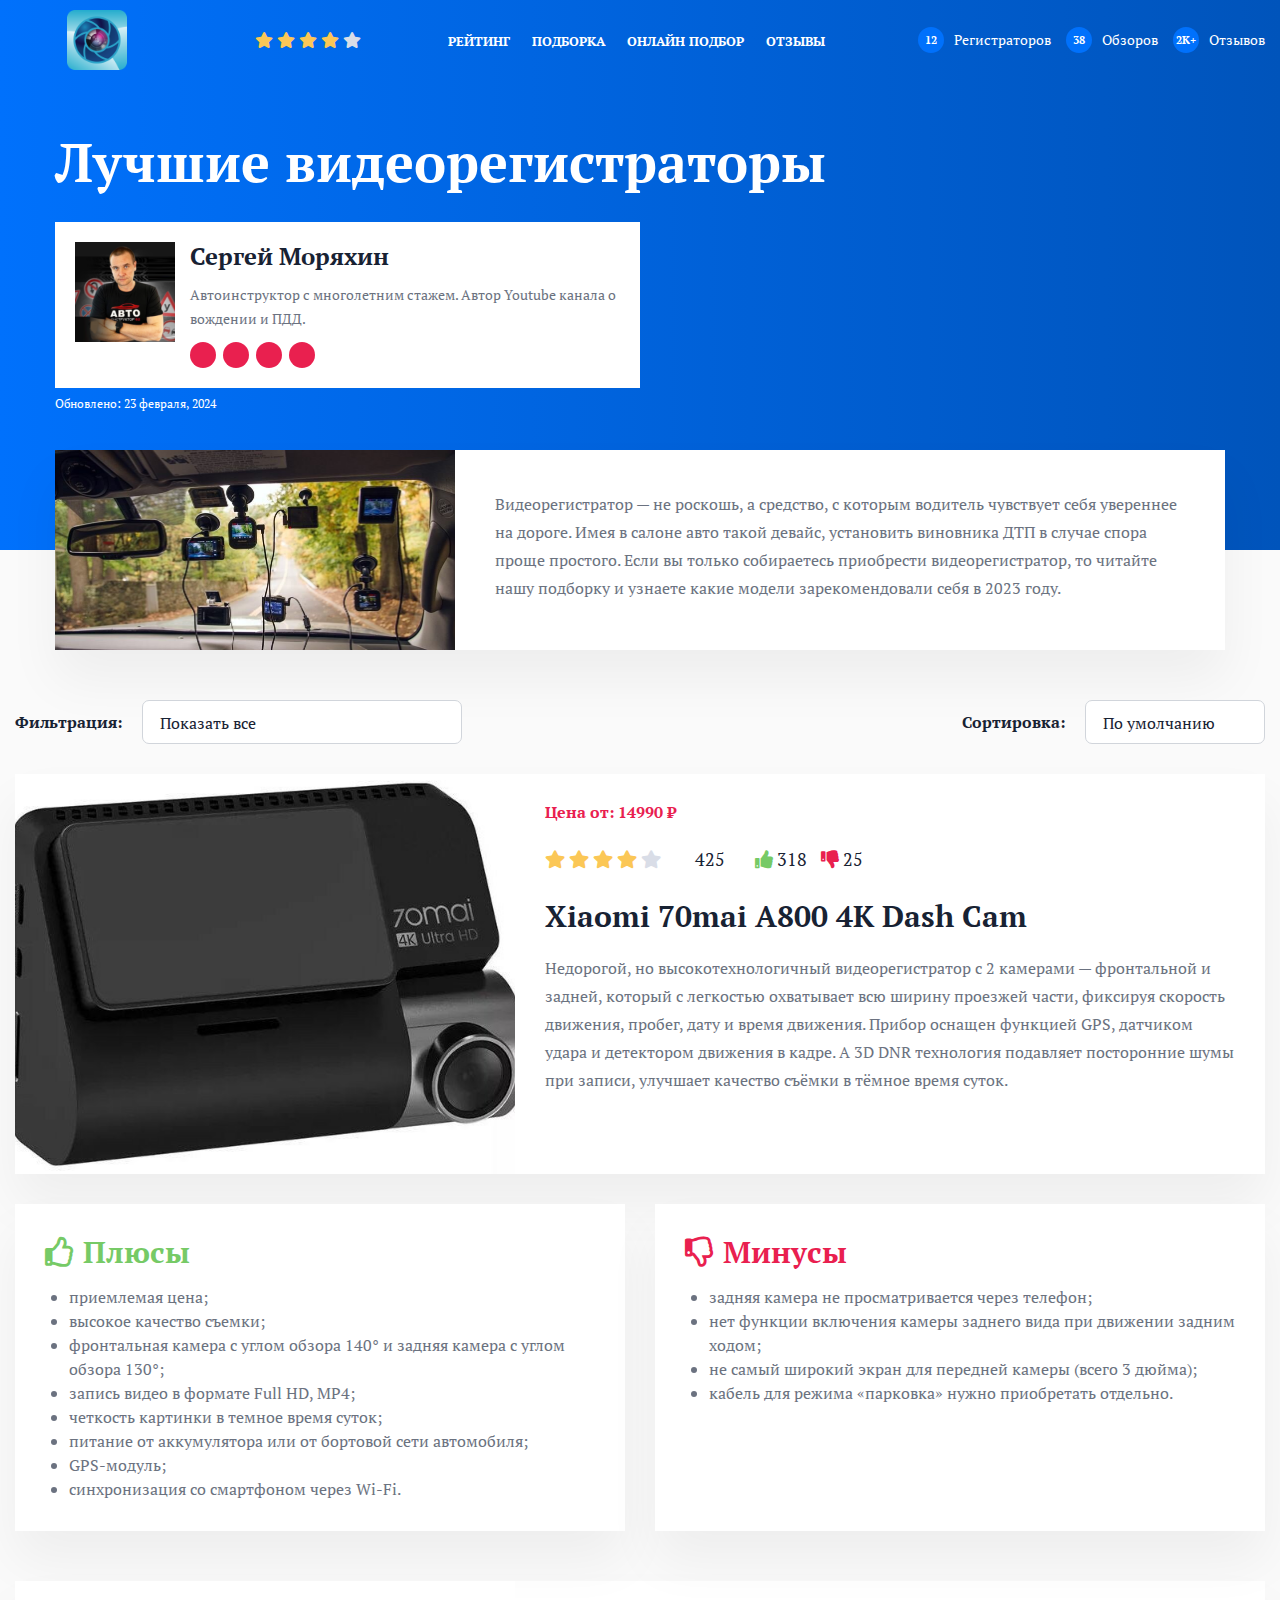
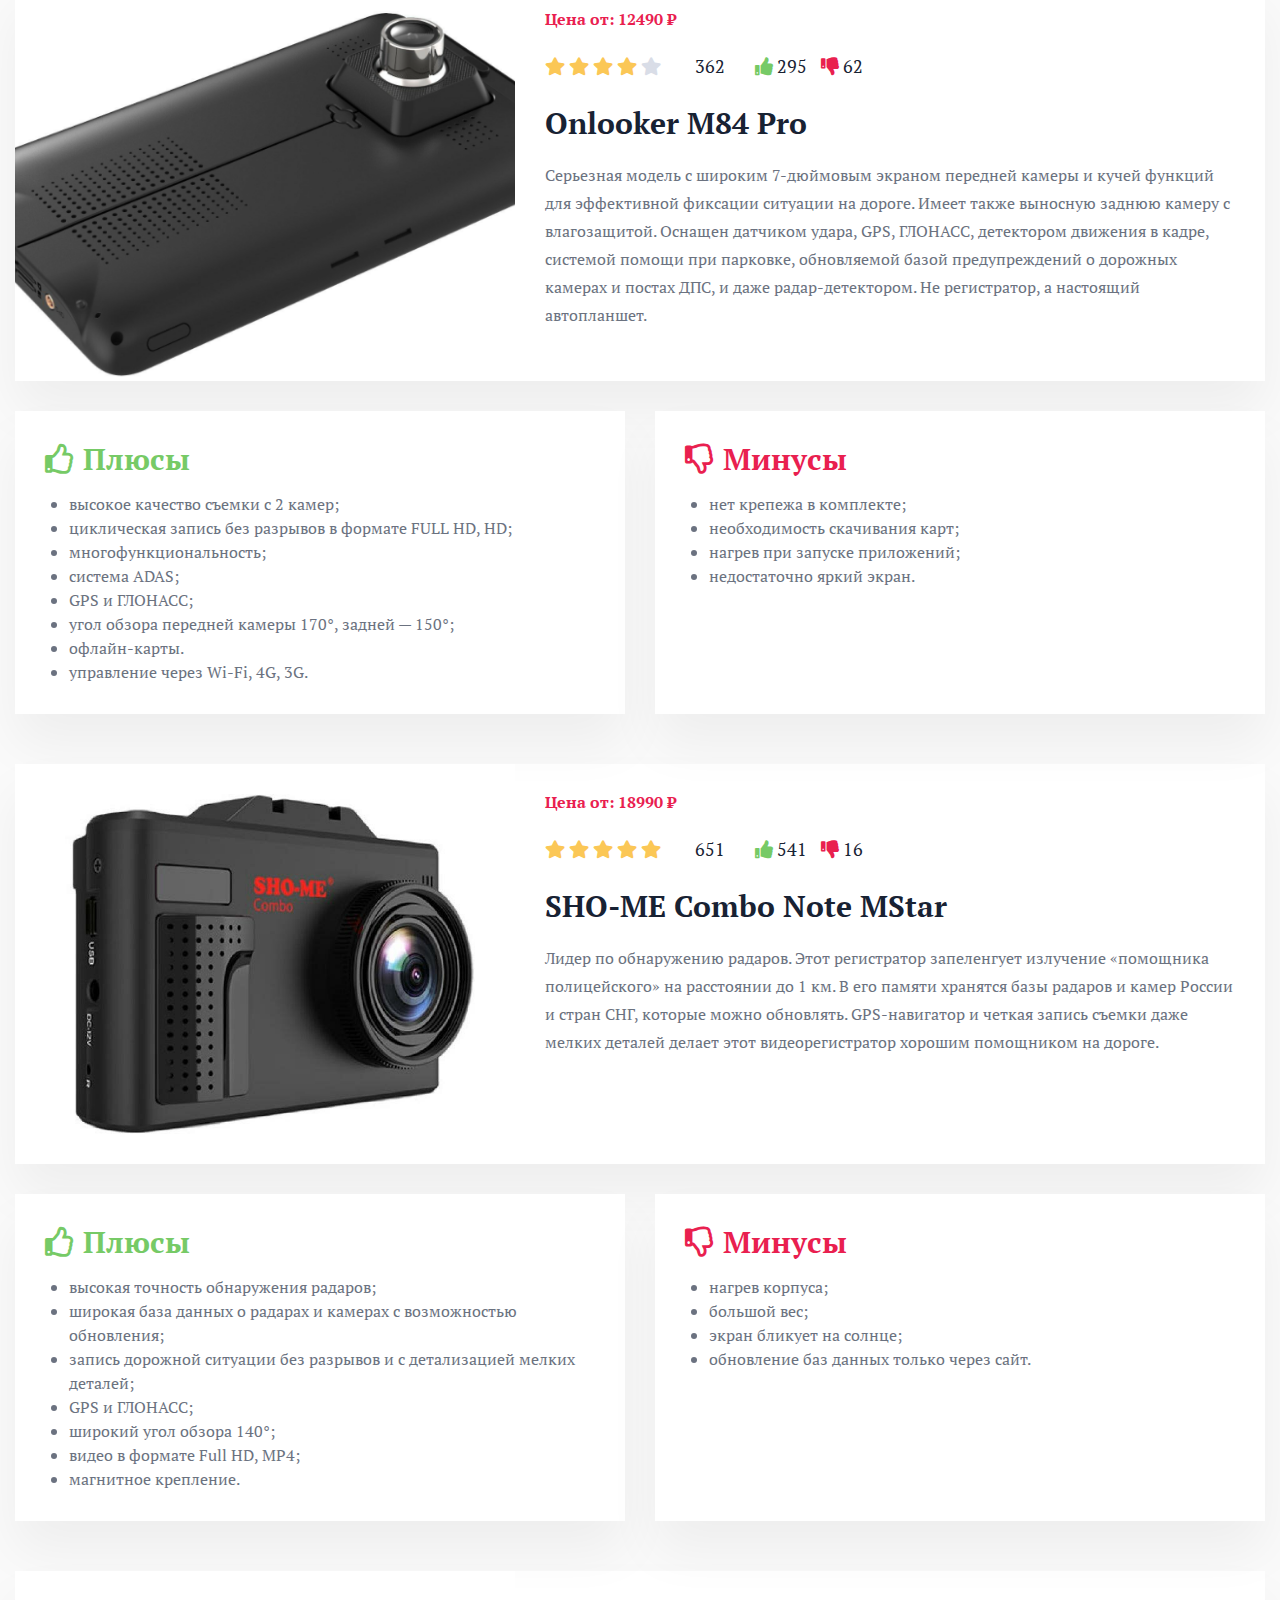
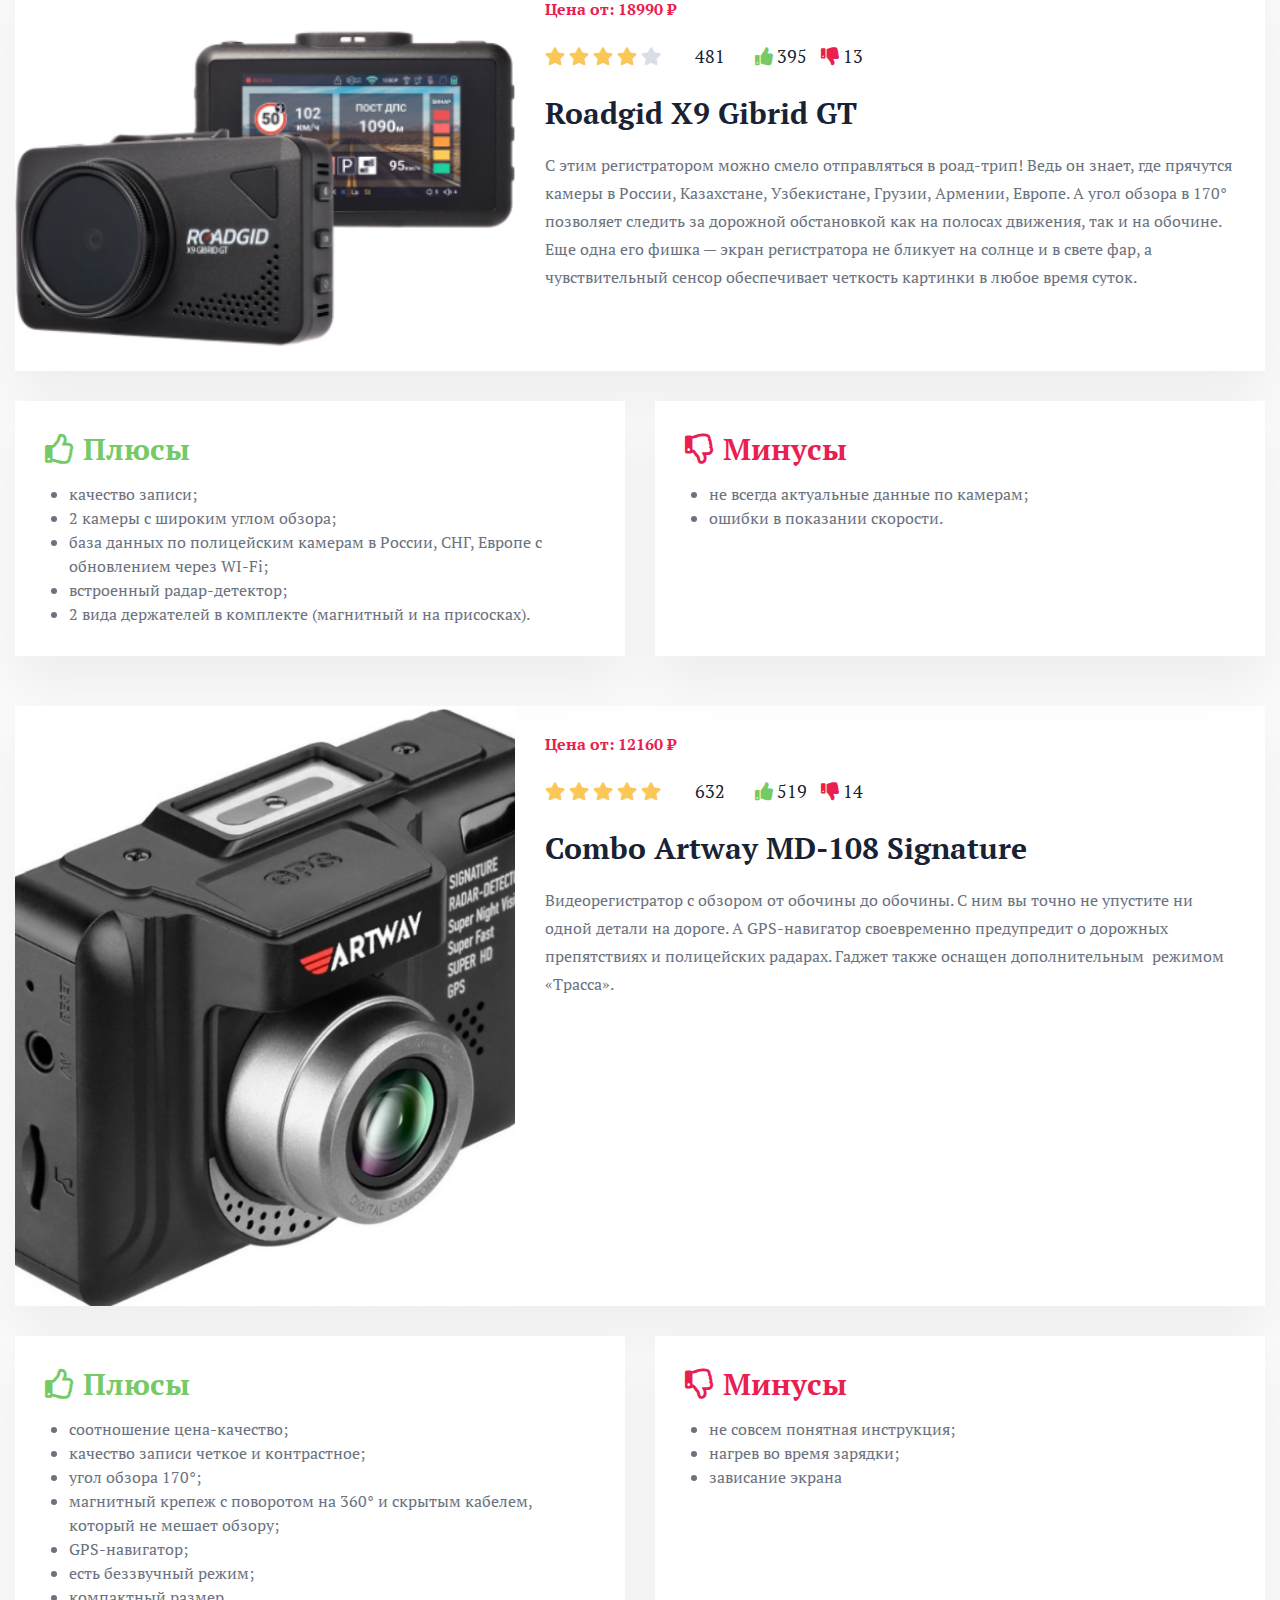
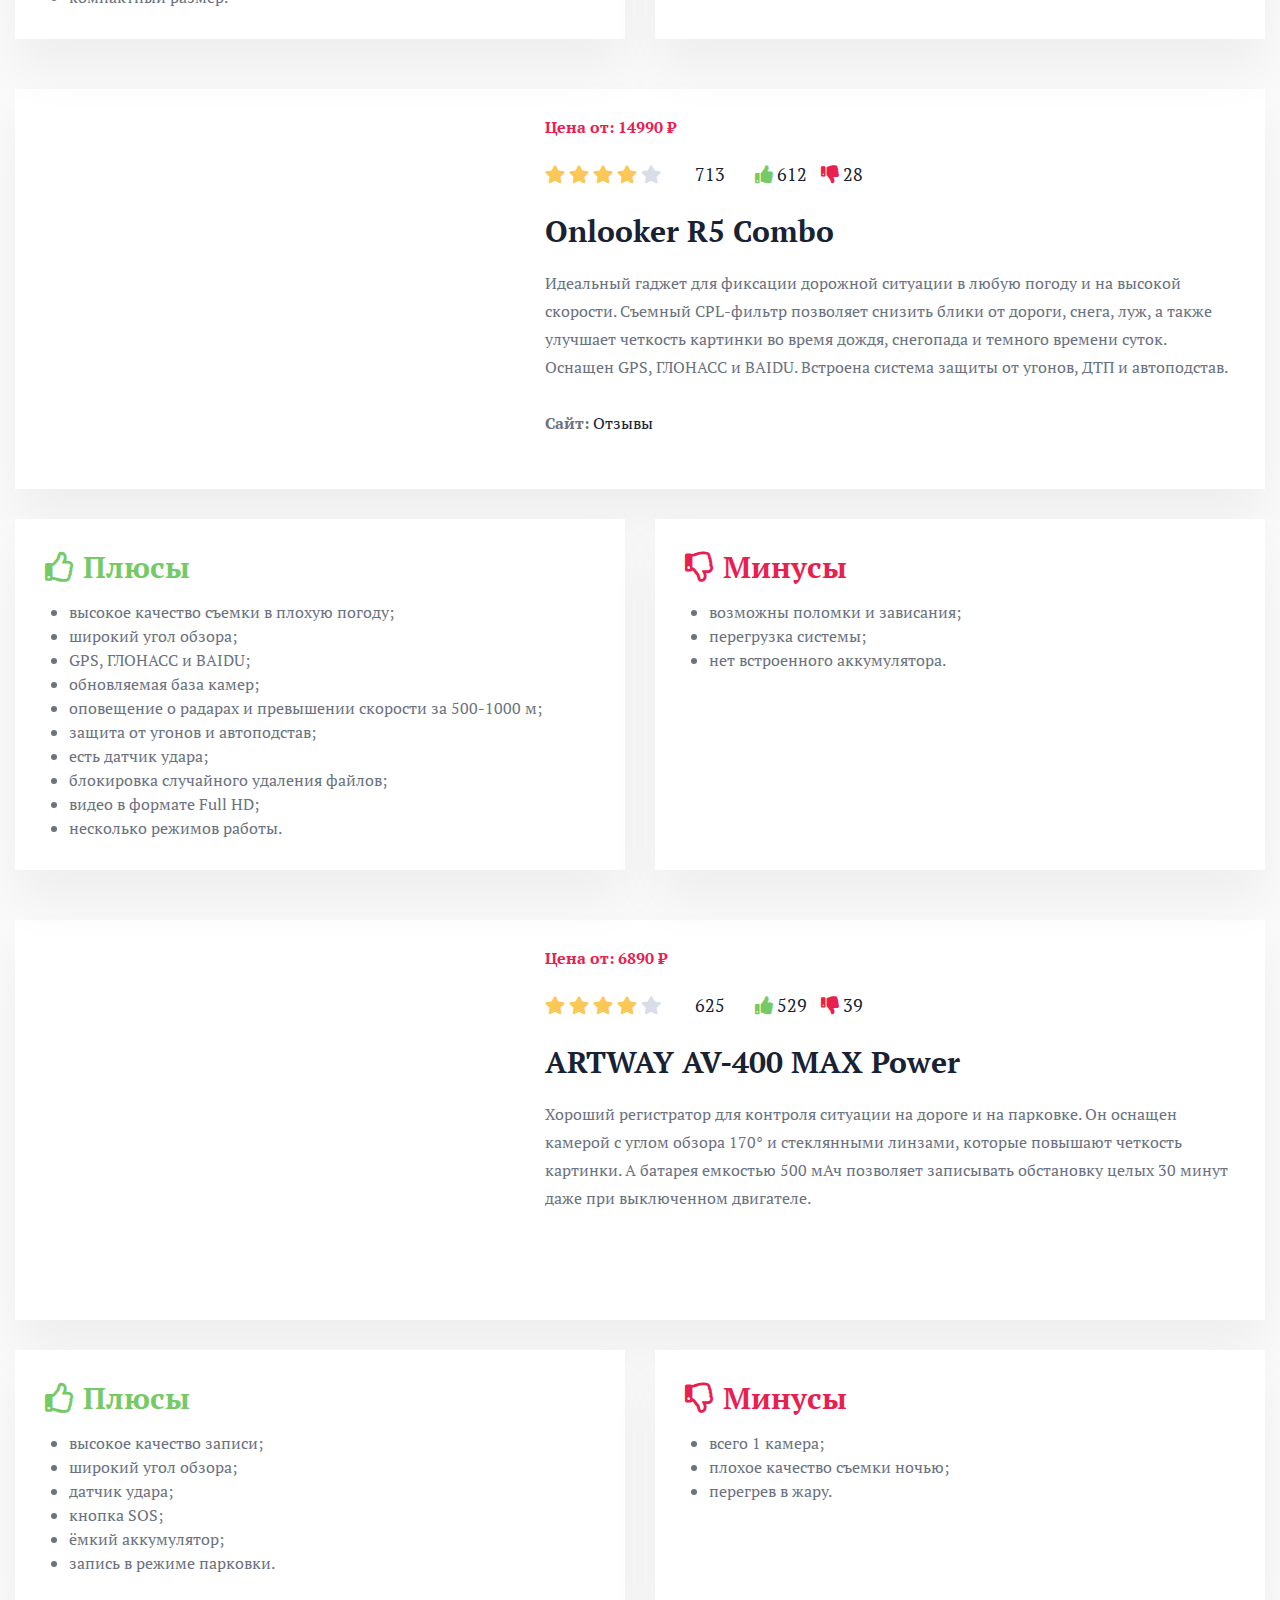
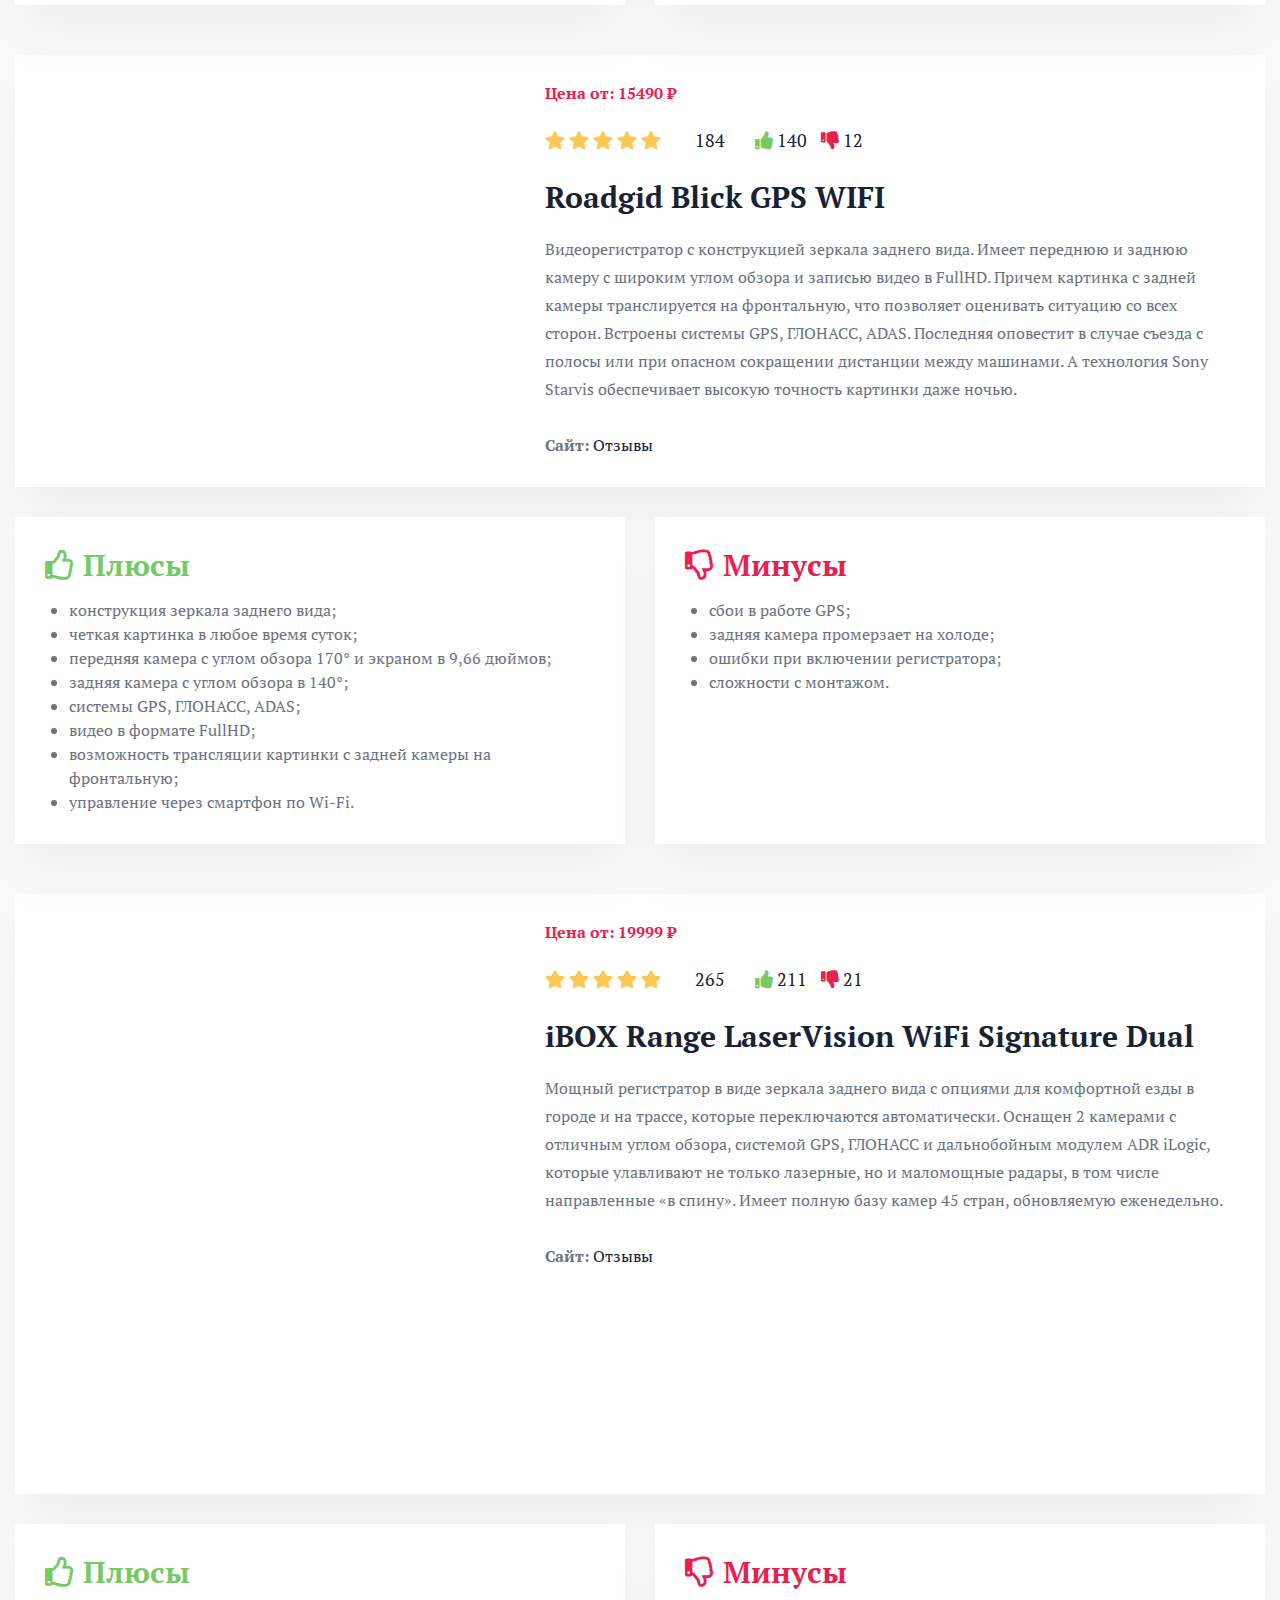
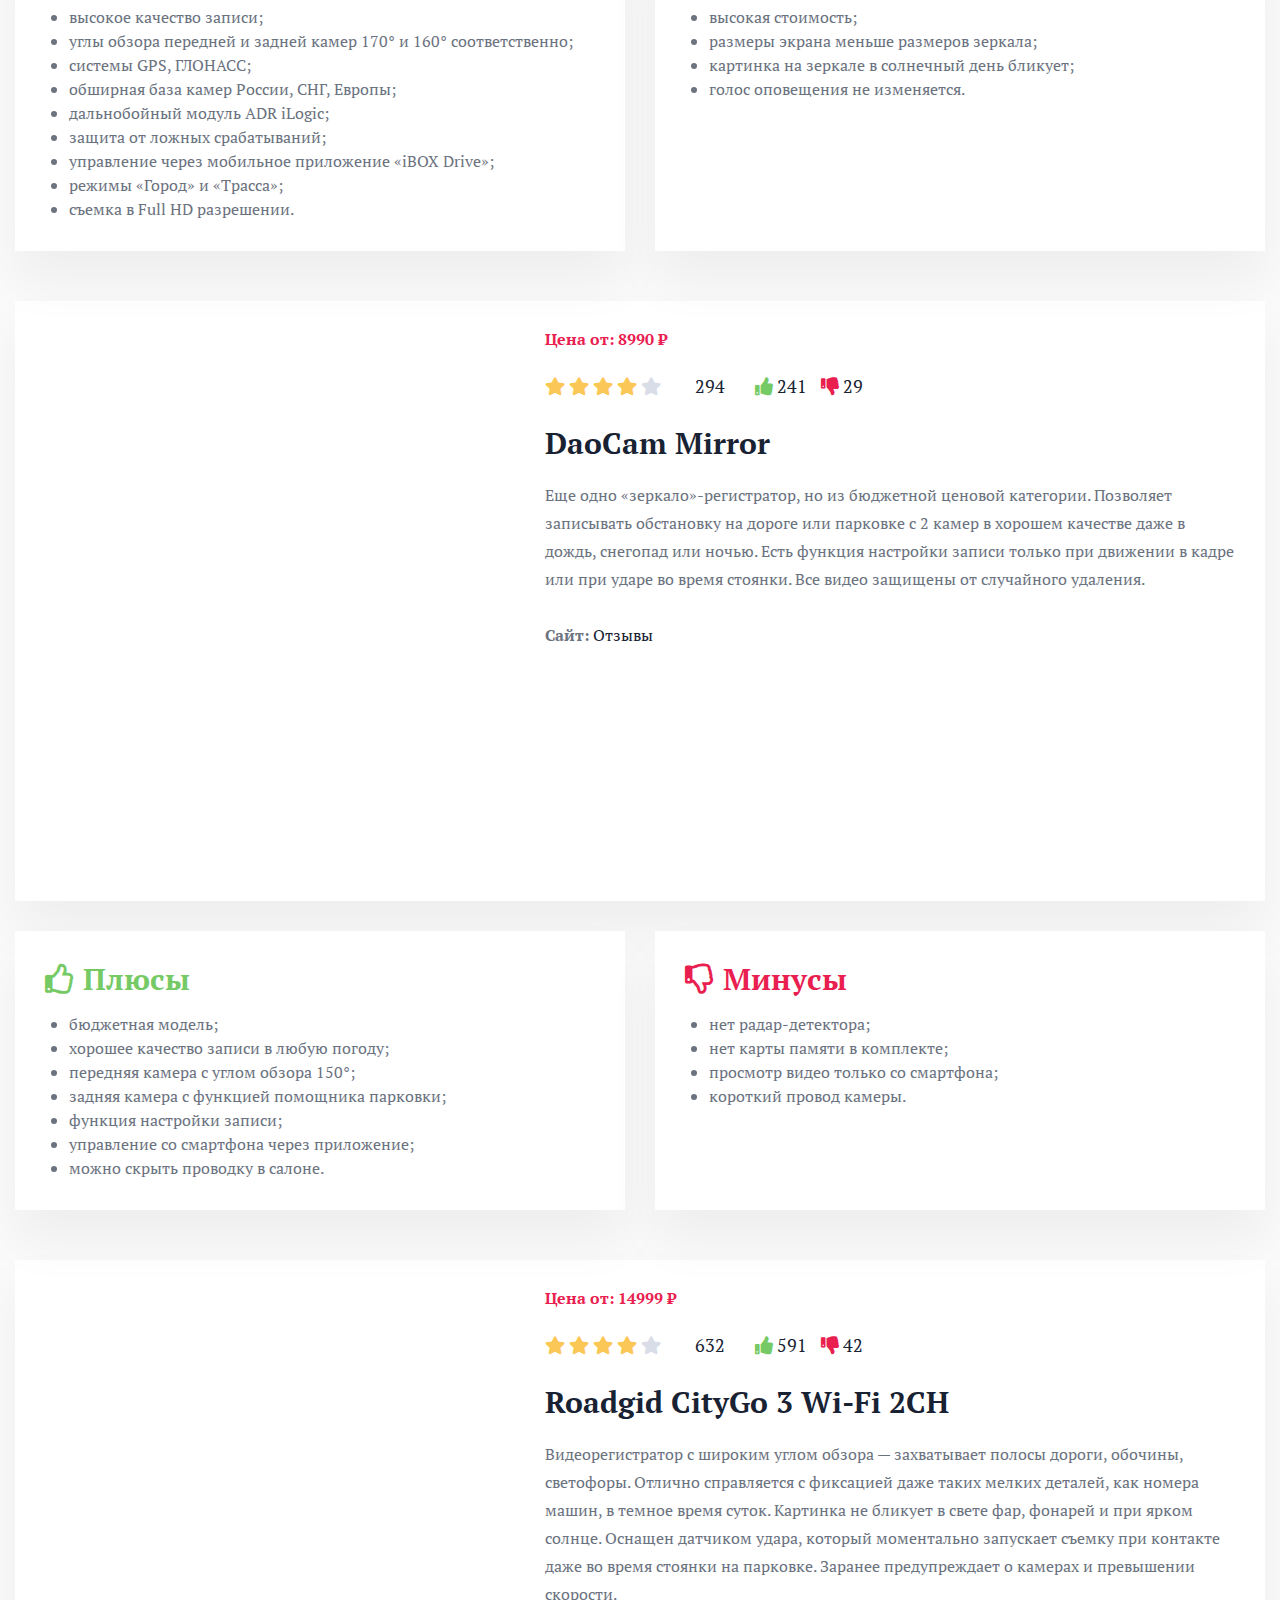
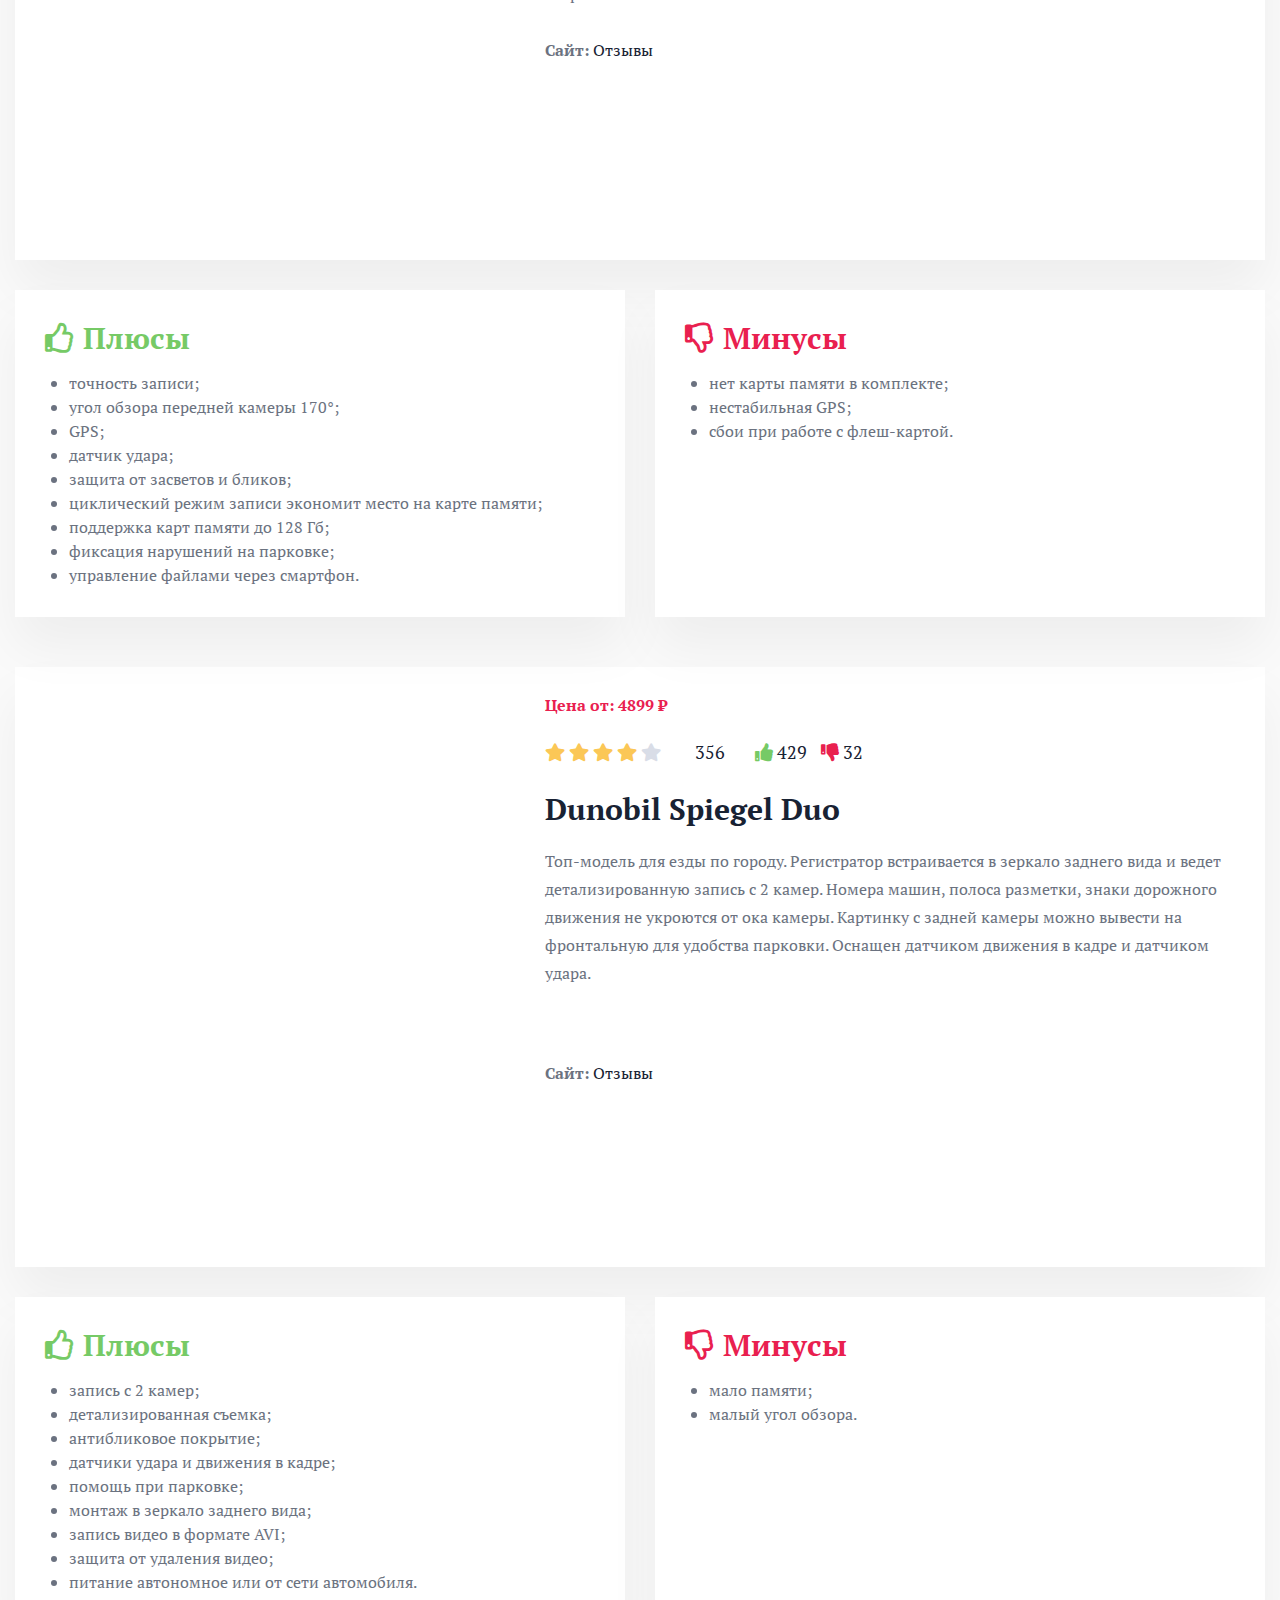
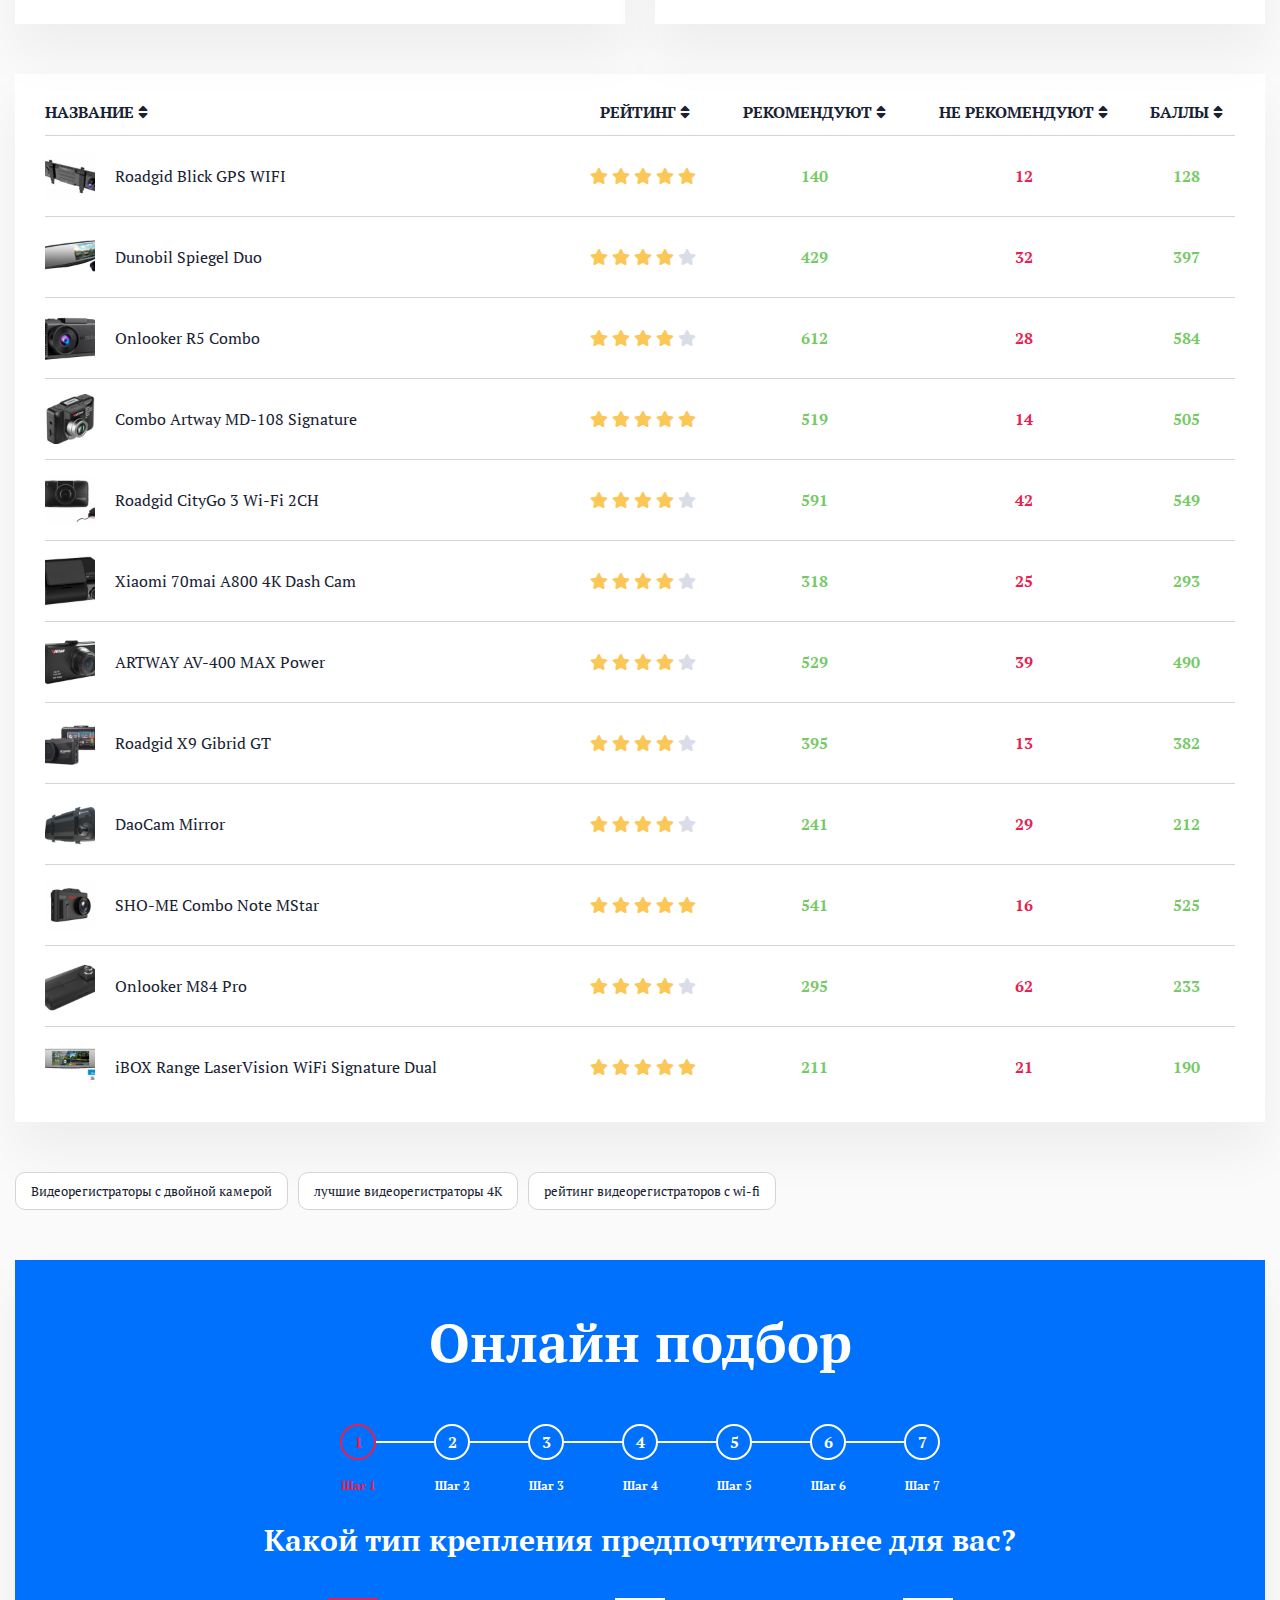
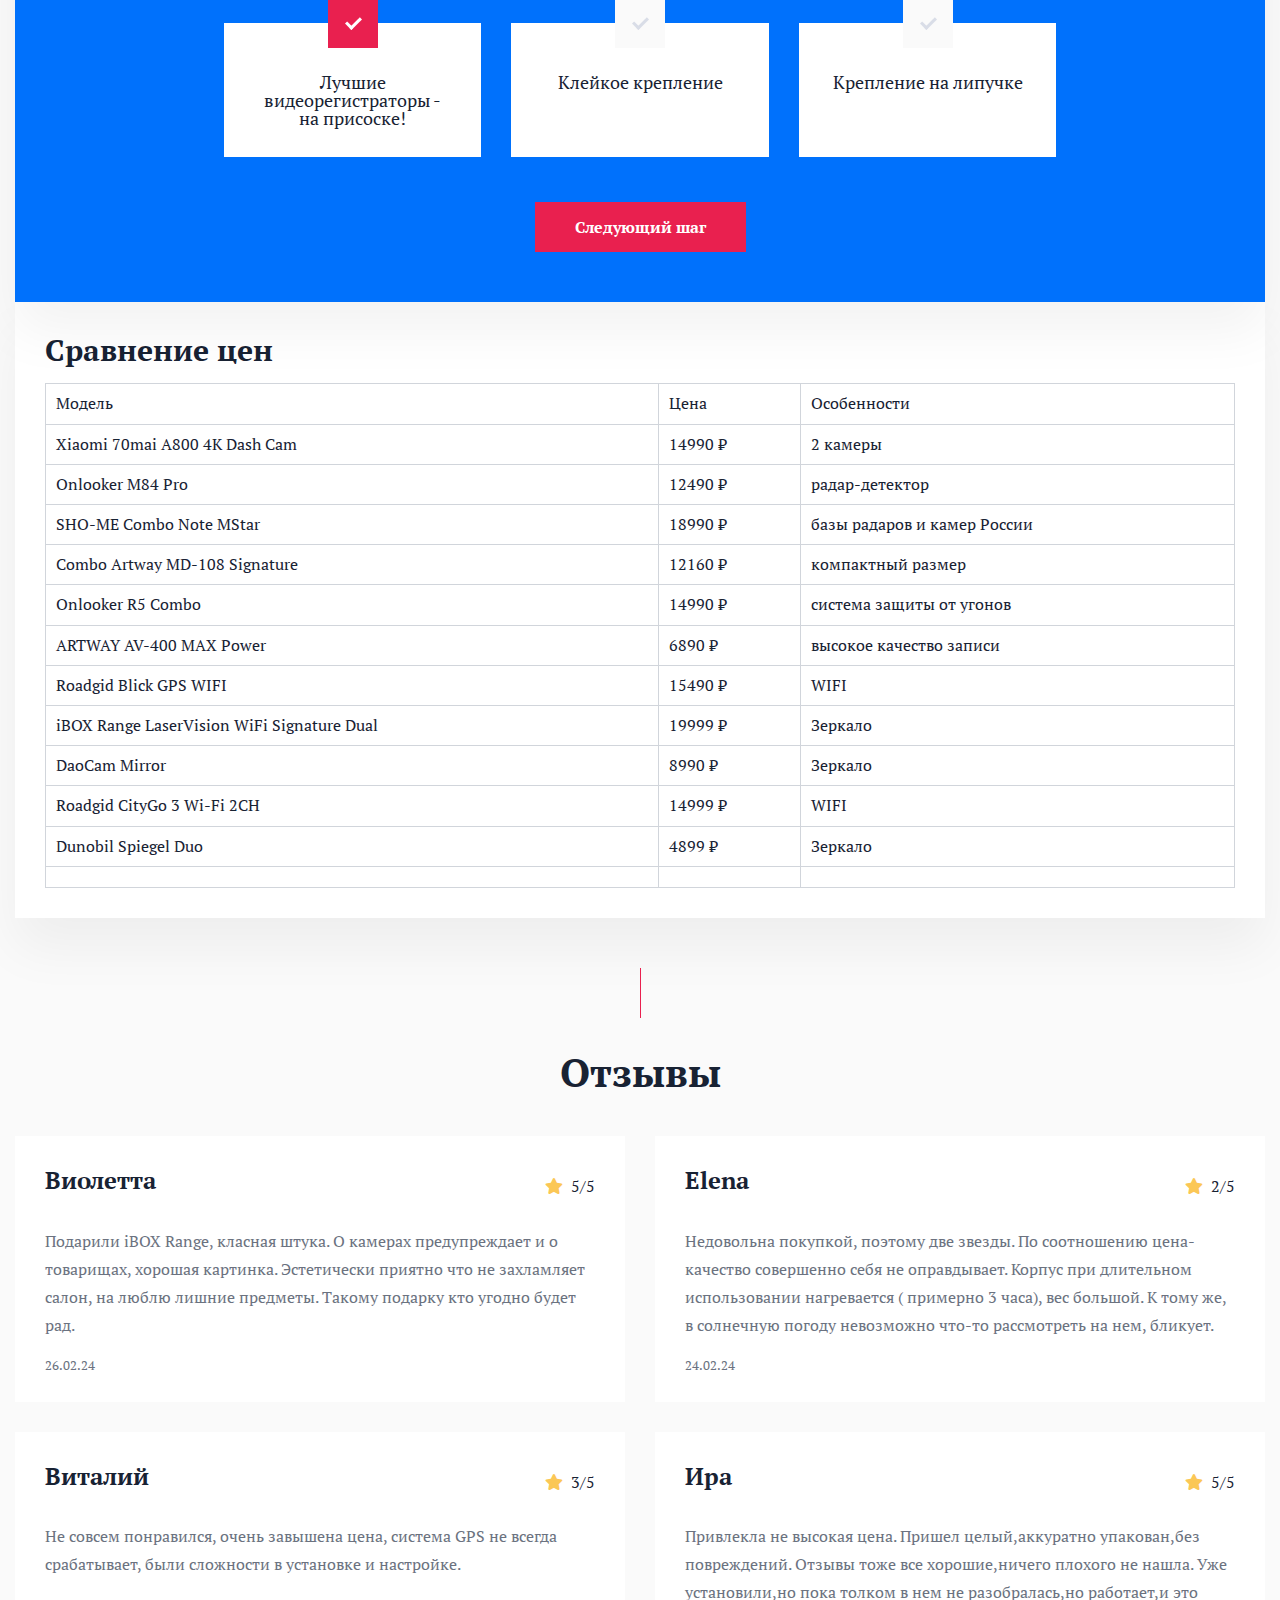
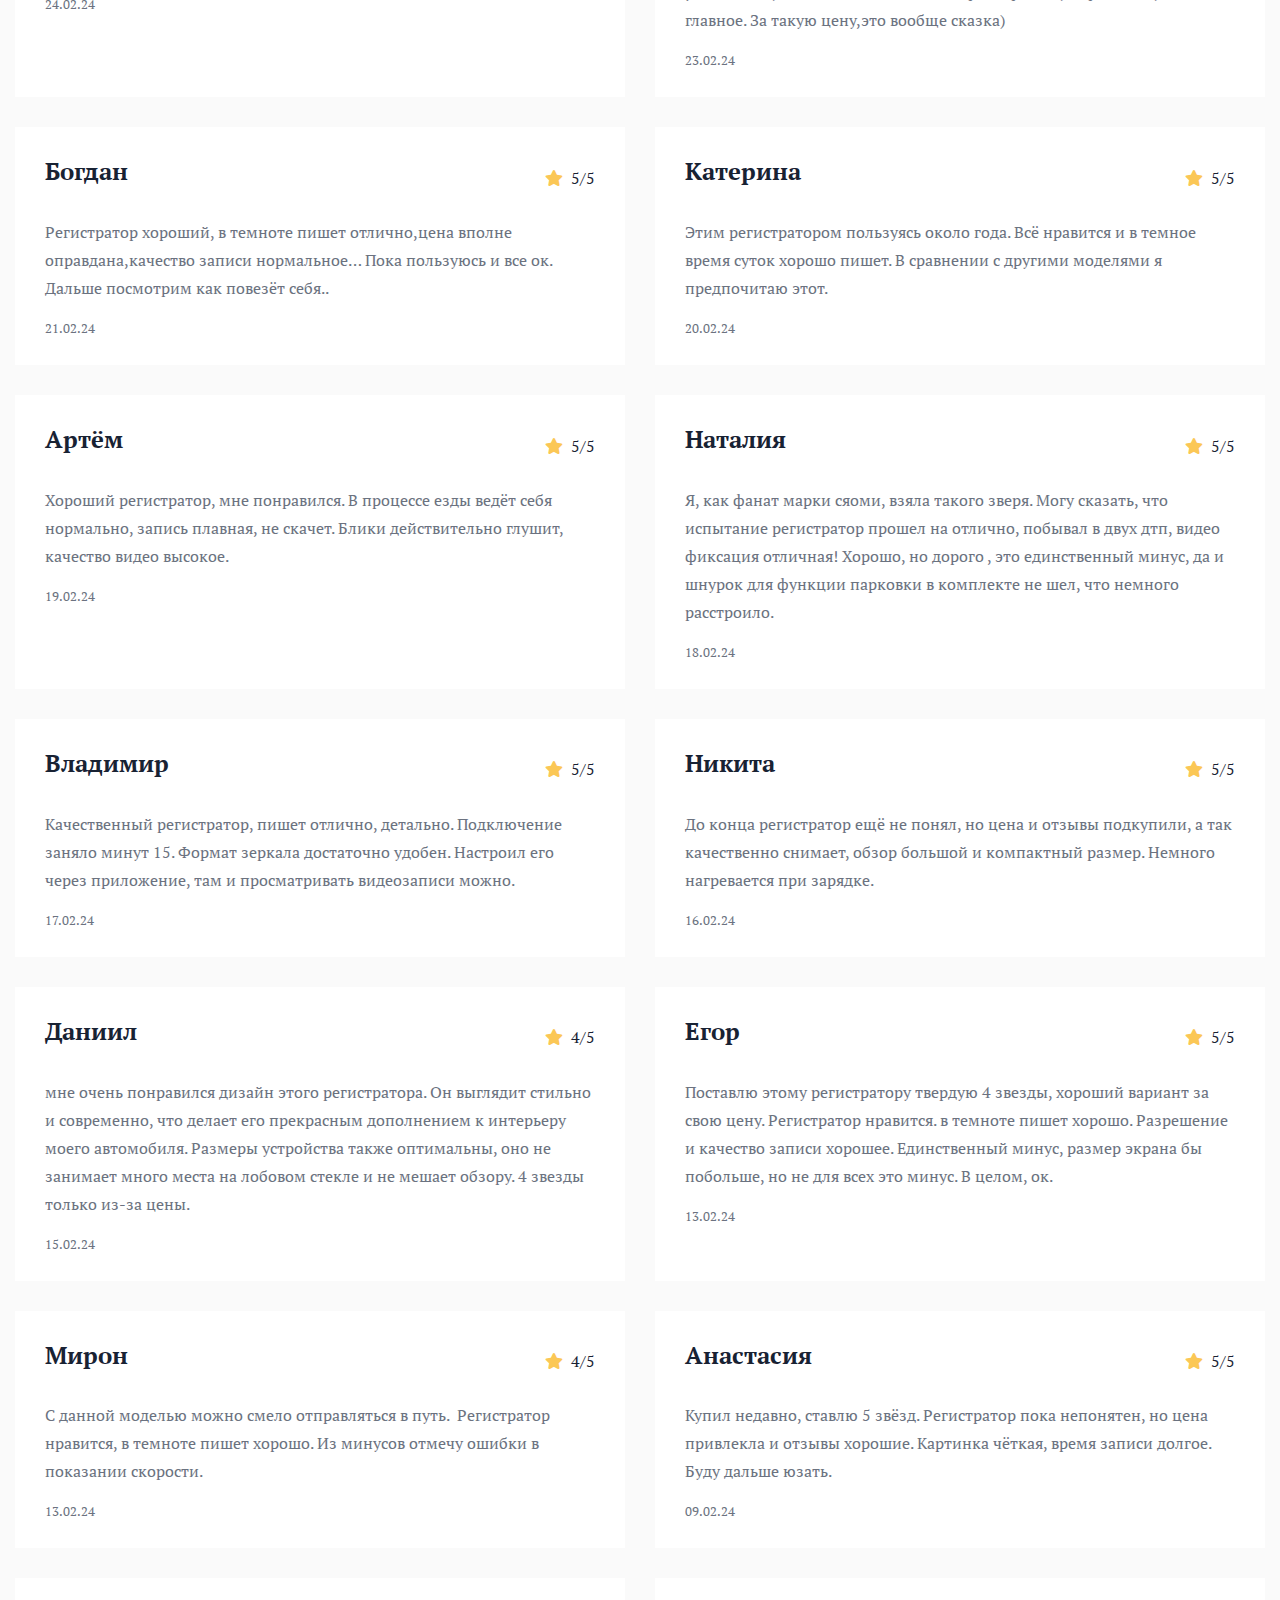
==== commit 55de99df: "Update index.htm" ====
--- a/index.htm
+++ b/index.htm
@@ -1,31 +1,33 @@
 <!DOCTYPE html>
 <html lang="ru">
 <head>
-  <meta charset="utf-8">
-  <link media="all" href="wp-content/cache/autoptimize/27/css/autoptimize_f6938a2d57cb2225546ace41c757cb0d.css" tppabs="http://top-creator.ru/wp-content/cache/autoptimize/27/css/autoptimize_f6938a2d57cb2225546ace41c757cb0d.css" rel="stylesheet">
-  <title>Видеорегистраторы - ТОП-12 лучших</title>
+  <meta charset="UTF-8">
+  <link media="all" href="/wp-content/cache/autoptimize/27/css/autoptimize_f6938a2d57cb2225546ace41c757cb0d.css" rel="stylesheet">
+  <title>Лучшие видеорегистраторы - рейтинг ТОП-12</title>
   <meta name="viewport" content="width=device-width, initial-scale=1.0">
   <meta name="format-detection" content="telephone=no">
   <meta name="format-detection" content="address=no">
   <link rel="preconnect" href="//api-maps.yandex.ru">
   <link rel="dns-prefetch" href="//api-maps.yandex.ru">
   <meta name='robots' content='index, follow, max-image-preview:large, max-snippet:-1, max-video-preview:-1'>
-  <meta name="description" content="Рейтинг лучших видеорегистраторов на Октябрь 2024. Лучший регистратор по мнению экспертов.">
+  <meta name="description" content="Рейтинг лучших видеорегистраторов на 2025 год. Лучший регистратор по мнению экспертов.">
   <link rel="canonical" href="/">
   <meta property="og:locale" content="ru_RU">
+    <link rel="stylesheet" href="https://cdnjs.cloudflare.com/ajax/libs/font-awesome/5.15.4/css/all.min.css" integrity="sha512-..." crossorigin="anonymous" referrerpolicy="no-referrer" />  
+
   <meta property="og:type" content="website">
   <meta property="og:title" content="Видеорегистраторы - ТОП-12 лучших">
-  <meta property="og:description" content="Рейтинг лучших видеорегистраторов на Октябрь 2024. Лучший регистратор по мнению экспертов.">
-  <meta property="og:url" content="https://luchshij-videoregistrator.ru/">
+  <meta property="og:description" content="Рейтинг лучших видеорегистраторов на 2025. Лучший регистратор по мнению экспертов.">
+  <meta property="og:url" content="/">
   <meta property="og:site_name" content="Лучшие видеорегистраторы">
   <meta property="article:modified_time" content="2024-02-23T06:34:34+00:00">
-  <meta property="og:image" content="https://luchshij-videoregistrator.ru/wp-content/uploads/sites/27/2023/11/4565_big.png">
+  <meta property="og:image" content="/wp-content/uploads/sites/27/2023/11/4565_big.png">
   <meta property="og:image:width" content="300">
   <meta property="og:image:height" content="300">
   <meta property="og:image:type" content="image/png">
   <meta name="twitter:card" content="summary_large_image">
   <script type="application/ld+json" class="yoast-schema-graph">
-  {"@context":"https://schema.org","@graph":[{"@type":"WebPage","@id":"https://luchshij-videoregistrator.ru/","url":"https://luchshij-videoregistrator.ru/","name":"Видеорегистраторы - ТОП-12 лучших","isPartOf":{"@id":"https://luchshij-videoregistrator.ru/#website"},"primaryImageOfPage":{"@id":"https://luchshij-videoregistrator.ru/#primaryimage"},"image":{"@id":"https://luchshij-videoregistrator.ru/#primaryimage"},"thumbnailUrl":"https://luchshij-videoregistrator.ru/wp-content/uploads/sites/27/2023/11/4565_big.png","datePublished":"2023-06-05T09:47:12+00:00","dateModified":"2024-02-23T06:34:34+00:00","description":"Рейтинг лучших видеорегистраторов на Октябрь 2024. Лучший регистратор по мнению экспертов.","breadcrumb":{"@id":"https://luchshij-videoregistrator.ru/#breadcrumb"},"inLanguage":"ru-RU","potentialAction":[{"@type":"ReadAction","target":["https://luchshij-videoregistrator.ru/"]}]},{"@type":"ImageObject","inLanguage":"ru-RU","@id":"https://luchshij-videoregistrator.ru/#primaryimage","url":"https://luchshij-videoregistrator.ru/wp-content/uploads/sites/27/2023/11/4565_big.png","contentUrl":"https://luchshij-videoregistrator.ru/wp-content/uploads/sites/27/2023/11/4565_big.png","width":300,"height":300},{"@type":"BreadcrumbList","@id":"https://luchshij-videoregistrator.ru/#breadcrumb","itemListElement":[{"@type":"ListItem","position":1,"name":"Главная"}]},{"@type":"WebSite","@id":"https://luchshij-videoregistrator.ru/#website","url":"https://luchshij-videoregistrator.ru/","name":"Лучшие видеорегистраторы","description":"","potentialAction":[{"@type":"SearchAction","target":{"@type":"EntryPoint","urlTemplate":"https://luchshij-videoregistrator.ru/?s={search_term_string}"},"query-input":"required name=search_term_string"}],"inLanguage":"ru-RU"}]}
+  {"@context":"https://schema.org","@graph":[{"@type":"WebPage","@id":"/","url":"/","name":"Видеорегистраторы - ТОП-12 лучших","isPartOf":{"@id":"/#website"},"primaryImageOfPage":{"@id":"/#primaryimage"},"image":{"@id":"/#primaryimage"},"thumbnailUrl":"/wp-content/uploads/sites/27/2023/11/4565_big.png","datePublished":"2023-06-05T09:47:12+00:00","dateModified":"2024-02-23T06:34:34+00:00","description":"Рейтинг лучших видеорегистраторов на Октябрь 2024. Лучший регистратор по мнению экспертов.","breadcrumb":{"@id":"/#breadcrumb"},"inLanguage":"ru-RU","potentialAction":[{"@type":"ReadAction","target":["/"]}]},{"@type":"ImageObject","inLanguage":"ru-RU","@id":"/#primaryimage","url":"/wp-content/uploads/sites/27/2023/11/4565_big.png","contentUrl":"/wp-content/uploads/sites/27/2023/11/4565_big.png","width":300,"height":300},{"@type":"BreadcrumbList","@id":"/#breadcrumb","itemListElement":[{"@type":"ListItem","position":1,"name":"Главная"}]},{"@type":"WebSite","@id":"/#website","url":"/","name":"Лучшие видеорегистраторы","description":"","potentialAction":[{"@type":"SearchAction","target":{"@type":"EntryPoint","urlTemplate":"/?s={search_term_string}"},"query-input":"required name=search_term_string"}],"inLanguage":"ru-RU"}]}
   </script>
   <style id='classic-theme-styles-inline-css' type='text/css'>
   /*! This file is auto-generated */
@@ -38,7 +40,7 @@
   :where(.wp-block-columns.is-layout-flex){gap: 2em;}:where(.wp-block-columns.is-layout-grid){gap: 2em;}
   .wp-block-pullquote{font-size: 1.5em;line-height: 1.6;}
   </style>
-  <script type='text/javascript' src="wp-includes/js/jquery/jquery.min.js" tppabs="http://top-creator.ru/wp-includes/js/jquery/jquery.min.js" id='jquery-core-js'></script>
+  <script type='text/javascript' src='/wp-includes/js/jquery/jquery.min.js' id='jquery-core-js'></script>
   <link rel="https://api.w.org/" href="/wp-json/">
   <link rel="alternate" type="application/json" href="/wp-json/wp/v2/pages/2">
   <link rel="alternate" type="application/json+oembed" href="/wp-json/oembed/1.0/embed?url=https%3A%2F%2Fluchshij-videoregistrator.ru%2F">
@@ -47,15 +49,15 @@
   .pseudo-clearfy-link { color: #008acf; cursor: pointer;}.pseudo-clearfy-link:hover { text-decoration: none;}
   </style>
   <script>
-  document.createElement( "picture" );if(!window.HTMLPictureElement && document.addEventListener) {window.addEventListener("DOMContentLoaded", function() {var s = document.createElement("script");s.src = "../luchshij-videoregistrator.ru/wp-content/plugins/webp-express/js/picturefill.min.js"/*tpa=https://luchshij-videoregistrator.ru/wp-content/plugins/webp-express/js/picturefill.min.js*/;document.body.appendChild(s);});}
+  document.createElement( "picture" );if(!window.HTMLPictureElement && document.addEventListener) {window.addEventListener("DOMContentLoaded", function() {var s = document.createElement("script");s.src = "/wp-content/plugins/webp-express/js/picturefill.min.js";document.body.appendChild(s);});}
   </script>
-  <link rel="icon" href="wp-content/uploads/sites/27/2023/11/cropped-4565_big-32x32.png" tppabs="http://top-creator.ru/wp-content/uploads/sites/27/2023/11/cropped-4565_big-32x32.png" sizes="32x32">
-  <link rel="icon" href="wp-content/uploads/sites/27/2023/11/cropped-4565_big-192x192.png" tppabs="http://top-creator.ru/wp-content/uploads/sites/27/2023/11/cropped-4565_big-192x192.png" sizes="192x192">
-  <link rel="apple-touch-icon" href="wp-content/uploads/sites/27/2023/11/cropped-4565_big-180x180.png" tppabs="http://top-creator.ru/wp-content/uploads/sites/27/2023/11/cropped-4565_big-180x180.png">
-  <meta name="msapplication-TileImage" content="https://luchshij-videoregistrator.ru/wp-content/uploads/sites/27/2023/11/cropped-4565_big-270x270.png">
+  <link rel="icon" href="/wp-content/uploads/sites/27/2023/11/cropped-4565_big-32x32.png" sizes="32x32">
+  <link rel="icon" href="/wp-content/uploads/sites/27/2023/11/cropped-4565_big-192x192.png" sizes="192x192">
+  <link rel="apple-touch-icon" href="/wp-content/uploads/sites/27/2023/11/cropped-4565_big-180x180.png">
+  <meta name="msapplication-TileImage" content="/wp-content/uploads/sites/27/2023/11/cropped-4565_big-270x270.png">
   <link rel="preconnect" href="https://fonts.googleapis.com">
   <link rel="preconnect" href="https://fonts.gstatic.com" crossorigin="">
-  <link href="../fonts.googleapis.com/css2-family=PT+Serif-ital,wght@0,400;0,700;1,400&display=swap.css" tppabs="https://fonts.googleapis.com/css2?family=PT+Serif:ital,wght@0,400;0,700;1,400&display=swap" rel="stylesheet">
+  <link href="https://fonts.googleapis.com/css2?family=PT+Serif:ital,wght@0,400;0,700;1,400&display=swap" rel="stylesheet">
   <style type="text/css" media="screen">
   body {
         font: 100% PT Serif;
@@ -69,9 +71,9 @@
   </style>
   <script type="application/ld+json">
   {
-    "@context":"http://schema.org/",
+    "@context":"http://schema.org",
     "@type":"BlogPosting",
-    "@id":"https://luchshij-videoregistrator.ru/",
+    "@id":"/",
     "headline":"Лучшие видеорегистраторы",
     "description":"Видеорегистратор — не роскошь, а средство, с которым водитель чувствует себя увереннее на дороге. Имея в салоне авто такой девайс, установить виновника ДТП в случае спора проще простого. Если вы тольк...",    
     "author":"Сергей Моряхин",
@@ -83,22 +85,22 @@
         "name": "Лучшие видеорегистраторы",
         "logo": {
             "@type": "ImageObject",
-            "url": "https://luchshij-videoregistrator.ru/wp-content/uploads/sites/27/2023/11/4565_big.png"
+            "url": "/wp-content/uploads/sites/27/2023/11/4565_big.png"
         }
     },
-    "image":"https://luchshij-videoregistrator.ru/wp-content/uploads/sites/27/2023/11/avtoinstruktor-62-moryahin-sergey-150x150.png"
+    "image":"/wp-content/uploads/sites/27/2023/11/avtoinstruktor-62-moryahin-sergey-150x150.png"
     }
   </script>
   <script type="application/ld+json">
   {
-      "@context": "http://schema.org/",
+      "@context": "http://schema.org",
       "@type": "Product",
       "aggregateRating": {
         "@type": "AggregateRating",
         "ratingValue": "4",
         "reviewCount": "12"
       },
-      "image": "https://luchshij-videoregistrator.ru/wp-content/uploads/sites/27/2023/12/dunobil-spiegel-duo-google-poisk-300x206.png",
+      "image": "/wp-content/uploads/sites/27/2023/12/dunobil-spiegel-duo-google-poisk-300x206.png",
       "name": "Dunobil Spiegel Duo",
       "offers": {
         "@type": "AggregateOffer",
@@ -110,7 +112,7 @@
   <meta name="yandex-verification" content="2d899e40dcb88d3d">
   <meta name="google-site-verification" content="TH72nDQwPyJZRgQ31IlFXxoVK2r-5o2Y7_3jSOHNXyY">
   <style>
-  .lazyload{display:none;}
+  .{display:none;}
   </style>
 </head>
 <body class="home page-template-default page page-id-2">
@@ -119,23 +121,23 @@
       <div class="df">
         <div id="mmenu" style="display: none">
           <span></span> <span></span> <span></span>
-        </div><a class="logo img_wr" href="index.htm" tppabs="http://top-creator.ru/"><picture><source data-srcset="/wp-content/webp-express/webp-images/uploads/sites/27/2023/11/4565_big.png.webp" type="image/webp"><noscript><img src="wp-content/uploads/sites/27/2023/11/4565_big.png" tppabs="http://top-creator.ru/wp-content/uploads/sites/27/2023/11/4565_big.png" class="webpexpress-processed"></noscript><img src='data:image/svg+xml,%3Csvg%20xmlns=%22http://www.w3.org/2000/svg%22%20viewBox=%220%200%20210%20140%22%3E%3C/svg%3E' data-src="wp-content/uploads/sites/27/2023/11/4565_big.png" tppabs="http://top-creator.ru/wp-content/uploads/sites/27/2023/11/4565_big.png" class="lazyload webpexpress-processed"></picture></a>
+        </div><a class="logo img_wr" href="/"><picture><img  src="/wp-content/uploads/sites/27/2023/11/4565_big.png" class=" webpexpress-processed"></picture></a>
         <div class="stars">
           <i class="fa fa-star"></i><i class="fa fa-star"></i><i class="fa fa-star"></i><i class="fa fa-star"></i><i class="fa fa-star empty"></i>
         </div>
         <div class="menu">
           <ul class="df anhors">
             <li>
-              <a href="index.htm#rating" tppabs="http://top-creator.ru/#rating">Рейтинг</a>
+              <a href="/#rating">Рейтинг</a>
             </li>
             <li>
-              <a href="index.htm#compilation" tppabs="http://top-creator.ru/#compilation">Подборка</a>
+              <a href="/#compilation">Подборка</a>
             </li>
             <li>
-              <a href="index.htm#quiz" tppabs="http://top-creator.ru/#quiz">Онлайн подбор</a>
+              <a href="/#quiz">Онлайн подбор</a>
             </li>
             <li>
-              <a href="index.htm#feedbacks" tppabs="http://top-creator.ru/#feedbacks">Отзывы</a>
+              <a href="/#feedbacks">Отзывы</a>
             </li>
           </ul>
         </div>
@@ -174,7 +176,7 @@
         <h1 class="title_1">Лучшие видеорегистраторы</h1>
         <div class="author df">
           <div class="img_wr">
-            <picture><source data-srcset="/wp-content/webp-express/webp-images/uploads/sites/27/2023/11/avtoinstruktor-62-moryahin-sergey-150x150.png.webp" type="image/webp"><noscript><img loading="lazy" src="wp-content/uploads/sites/27/2023/11/avtoinstruktor-62-moryahin-sergey-150x150.png" tppabs="http://top-creator.ru/wp-content/uploads/sites/27/2023/11/avtoinstruktor-62-moryahin-sergey-150x150.png" alt="" class="webpexpress-processed"></noscript><img loading="lazy" src='data:image/svg+xml,%3Csvg%20xmlns=%22http://www.w3.org/2000/svg%22%20viewBox=%220%200%20210%20140%22%3E%3C/svg%3E' data-src="wp-content/uploads/sites/27/2023/11/avtoinstruktor-62-moryahin-sergey-150x150.png" tppabs="http://top-creator.ru/wp-content/uploads/sites/27/2023/11/avtoinstruktor-62-moryahin-sergey-150x150.png" alt="" class="lazyload webpexpress-processed"></picture>
+            <picture><img loading="lazy"  src="/wp-content/uploads/sites/27/2023/11/avtoinstruktor-62-moryahin-sergey-150x150.png" alt="" class=" webpexpress-processed"></picture>
           </div>
           <div class="right">
             <div class="title_4">
@@ -184,7 +186,7 @@
               <p>Автоинструктор с многолетним стажем. Автор Youtube канала о вождении и ПДД.</p>
             </div>
             <div class="soc df">
-              <a class="fab fa-DZEN" href="javascript:if(confirm(%27https://dzen.ru/avtoinstruktor_62  \n\nThis file was not retrieved by Teleport Pro, because it is addressed using an unsupported protocol (e.g., gopher).  \n\nDo you want to open it from the server?%27))window.location=%27https://dzen.ru/avtoinstruktor_62%27" tppabs="https://dzen.ru/avtoinstruktor_62" target="_blank"></a><a class="fab fa-TG" href="javascript:if(confirm(%27https://t.me/avtoinstruktor62  \n\nThis file was not retrieved by Teleport Pro, because it is addressed using an unsupported protocol (e.g., gopher).  \n\nDo you want to open it from the server?%27))window.location=%27https://t.me/avtoinstruktor62%27" tppabs="https://t.me/avtoinstruktor62" target="_blank"></a><a class="fab fa-VK" href="javascript:if(confirm(%27https://vk.com/avtoinstruktor62  \n\nThis file was not retrieved by Teleport Pro, because it is addressed using an unsupported protocol (e.g., gopher).  \n\nDo you want to open it from the server?%27))window.location=%27https://vk.com/avtoinstruktor62%27" tppabs="https://vk.com/avtoinstruktor62" target="_blank"></a><a class="fab fa-RuTube" href="javascript:if(confirm(%27https://rutube.ru/u/avtoinstruktor62/  \n\nThis file was not retrieved by Teleport Pro, because it is addressed using an unsupported protocol (e.g., gopher).  \n\nDo you want to open it from the server?%27))window.location=%27https://rutube.ru/u/avtoinstruktor62/%27" tppabs="https://rutube.ru/u/avtoinstruktor62/" target="_blank"></a>
+              <a class="fab fa-DZEN" href="https://dzen.ru/avtoinstruktor_62" target="_blank"></a><a class="fab fa-TG" href="https://t.me/avtoinstruktor62" target="_blank"></a><a class="fab fa-VK" href="https://vk.com/avtoinstruktor62" target="_blank"></a><a class="fab fa-RuTube" href="https://rutube.ru/u/avtoinstruktor62/" target="_blank"></a>
             </div>
           </div>
         </div>
@@ -198,7 +200,7 @@
     <div class="top_text_block_wr wr_m">
       <div class="box_bg df">
         <div class="img_bg">
-          <picture><source data-srcset="/wp-content/webp-express/webp-images/uploads/sites/27/2023/11/001-11.jpg.webp" type="image/webp"><noscript><img loading="lazy" src="wp-content/uploads/sites/27/2023/11/001-11.jpg" tppabs="http://top-creator.ru/wp-content/uploads/sites/27/2023/11/001-11.jpg" alt="" class="webpexpress-processed"></noscript><img loading="lazy" src='data:image/svg+xml,%3Csvg%20xmlns=%22http://www.w3.org/2000/svg%22%20viewBox=%220%200%20210%20140%22%3E%3C/svg%3E' data-src="wp-content/uploads/sites/27/2023/11/001-11.jpg" tppabs="http://top-creator.ru/wp-content/uploads/sites/27/2023/11/001-11.jpg" alt="" class="lazyload webpexpress-processed"></picture>
+          <picture><img loading="lazy"  src="/wp-content/uploads/sites/27/2023/11/001-11.jpg" alt="" class=" webpexpress-processed"></picture>
         </div>
         <div class="article article_large">
           <p><span style="font-weight: 400;">Видеорегистратор — не роскошь, а средство, с которым водитель чувствует себя увереннее на дороге. Имея в салоне авто такой девайс, установить виновника ДТП в случае спора проще простого. Если вы только собираетесь приобрести видеорегистратор, то читайте нашу подборку и узнаете какие модели зарекомендовали себя в 2023 году.</span></p>
@@ -249,10 +251,10 @@
                   <div class="mini_gallery">
                     <div class="mini_gallery_slider">
                       <div class="slide">
-                        <a class="img_bg fancybox" data-fancybox-group="gallery_1150" href="wp-content/uploads/sites/27/2023/11/xiaomi-70mai-a800-4k-dash-cam-gps-3-700x500-1.jpg" tppabs="http://top-creator.ru/wp-content/uploads/sites/27/2023/11/xiaomi-70mai-a800-4k-dash-cam-gps-3-700x500-1.jpg"><picture><source data-srcset="/wp-content/webp-express/webp-images/uploads/sites/27/2023/11/xiaomi-70mai-a800-4k-dash-cam-gps-3-700x500-1.jpg.webp" type="image/webp"><noscript><img src="wp-content/uploads/sites/27/2023/11/xiaomi-70mai-a800-4k-dash-cam-gps-3-700x500-1.jpg" tppabs="http://top-creator.ru/wp-content/uploads/sites/27/2023/11/xiaomi-70mai-a800-4k-dash-cam-gps-3-700x500-1.jpg" loading="lazy" alt="xiaomi-70mai-a800-4k-dash-cam-gps-3-700x500" class="webpexpress-processed"></noscript><img src='data:image/svg+xml,%3Csvg%20xmlns=%22http://www.w3.org/2000/svg%22%20viewBox=%220%200%20210%20140%22%3E%3C/svg%3E' data-src="wp-content/uploads/sites/27/2023/11/xiaomi-70mai-a800-4k-dash-cam-gps-3-700x500-1.jpg" tppabs="http://top-creator.ru/wp-content/uploads/sites/27/2023/11/xiaomi-70mai-a800-4k-dash-cam-gps-3-700x500-1.jpg" loading="lazy" alt="xiaomi-70mai-a800-4k-dash-cam-gps-3-700x500" class="lazyload webpexpress-processed"></picture></a>
-                      </div>
-                      <div class="slide">
-                        <a class="img_bg fancybox" data-fancybox-group="gallery_1150" href="wp-content/uploads/sites/27/2023/11/videoregistrator-xiaomi-70mai-a800-4k-dash-cam-x1autn60m8b9-komplekt-2-kamery-gps-kabel-rossijskaya-versiya-21.png" tppabs="http://top-creator.ru/wp-content/uploads/sites/27/2023/11/videoregistrator-xiaomi-70mai-a800-4k-dash-cam-x1autn60m8b9-komplekt-2-kamery-gps-kabel-rossijskaya-versiya-21.png"><picture><source data-srcset="/wp-content/webp-express/webp-images/uploads/sites/27/2023/11/videoregistrator-xiaomi-70mai-a800-4k-dash-cam-x1autn60m8b9-komplekt-2-kamery-gps-kabel-rossijskaya-versiya-21.png.webp" type="image/webp"><noscript><img src="wp-content/uploads/sites/27/2023/11/videoregistrator-xiaomi-70mai-a800-4k-dash-cam-x1autn60m8b9-komplekt-2-kamery-gps-kabel-rossijskaya-versiya-21.png" tppabs="http://top-creator.ru/wp-content/uploads/sites/27/2023/11/videoregistrator-xiaomi-70mai-a800-4k-dash-cam-x1autn60m8b9-komplekt-2-kamery-gps-kabel-rossijskaya-versiya-21.png" loading="lazy" alt="videoregistrator-xiaomi-70mai-a800-4k-dash-cam-x1autn60m8b9-komplekt-2-kamery-gps-kabel-rossijskaya-versiya-2[1]" class="webpexpress-processed"></noscript><img src='data:image/svg+xml,%3Csvg%20xmlns=%22http://www.w3.org/2000/svg%22%20viewBox=%220%200%20210%20140%22%3E%3C/svg%3E' data-src="wp-content/uploads/sites/27/2023/11/videoregistrator-xiaomi-70mai-a800-4k-dash-cam-x1autn60m8b9-komplekt-2-kamery-gps-kabel-rossijskaya-versiya-21.png" tppabs="http://top-creator.ru/wp-content/uploads/sites/27/2023/11/videoregistrator-xiaomi-70mai-a800-4k-dash-cam-x1autn60m8b9-komplekt-2-kamery-gps-kabel-rossijskaya-versiya-21.png" loading="lazy" alt="videoregistrator-xiaomi-70mai-a800-4k-dash-cam-x1autn60m8b9-komplekt-2-kamery-gps-kabel-rossijskaya-versiya-2[1]" class="lazyload webpexpress-processed"></picture></a>
+                        <a class="img_bg fancybox" data-fancybox-group="gallery_1150" href="/wp-content/uploads/sites/27/2023/11/xiaomi-70mai-a800-4k-dash-cam-gps-3-700x500-1.jpg"><picture><source data-srcset="/wp-content/webp-express/webp-images/uploads/sites/27/2023/11/xiaomi-70mai-a800-4k-dash-cam-gps-3-700x500-1.jpg.webp" type="image/webp"><noscript><img src="/wp-content/uploads/sites/27/2023/11/xiaomi-70mai-a800-4k-dash-cam-gps-3-700x500-1.jpg" loading="lazy" alt="xiaomi-70mai-a800-4k-dash-cam-gps-3-700x500" class="webpexpress-processed"></noscript><img testsrc='data:image/svg+xml,%3Csvg%20xmlns=%22http://www.w3.org/2000/svg%22%20viewBox=%220%200%20210%20140%22%3E%3C/svg%3E' src="/wp-content/uploads/sites/27/2023/11/xiaomi-70mai-a800-4k-dash-cam-gps-3-700x500-1.jpg" loading="lazy" alt="xiaomi-70mai-a800-4k-dash-cam-gps-3-700x500" class=" webpexpress-processed"></picture></a>
+                      </div>
+                      <div class="slide">
+                        <a class="img_bg fancybox" data-fancybox-group="gallery_1150" href="/wp-content/uploads/sites/27/2023/11/videoregistrator-xiaomi-70mai-a800-4k-dash-cam-x1autn60m8b9-komplekt-2-kamery-gps-kabel-rossijskaya-versiya-21.png"><picture><source data-srcset="/wp-content/webp-express/webp-images/uploads/sites/27/2023/11/videoregistrator-xiaomi-70mai-a800-4k-dash-cam-x1autn60m8b9-komplekt-2-kamery-gps-kabel-rossijskaya-versiya-21.png.webp" type="image/webp"><noscript><img src="/wp-content/uploads/sites/27/2023/11/videoregistrator-xiaomi-70mai-a800-4k-dash-cam-x1autn60m8b9-komplekt-2-kamery-gps-kabel-rossijskaya-versiya-21.png" loading="lazy" alt="videoregistrator-xiaomi-70mai-a800-4k-dash-cam-x1autn60m8b9-komplekt-2-kamery-gps-kabel-rossijskaya-versiya-2[1]" class="webpexpress-processed"></noscript><img testsrc='data:image/svg+xml,%3Csvg%20xmlns=%22http://www.w3.org/2000/svg%22%20viewBox=%220%200%20210%20140%22%3E%3C/svg%3E' src="/wp-content/uploads/sites/27/2023/11/videoregistrator-xiaomi-70mai-a800-4k-dash-cam-x1autn60m8b9-komplekt-2-kamery-gps-kabel-rossijskaya-versiya-21.png" loading="lazy" alt="videoregistrator-xiaomi-70mai-a800-4k-dash-cam-x1autn60m8b9-komplekt-2-kamery-gps-kabel-rossijskaya-versiya-2[1]" class=" webpexpress-processed"></picture></a>
                       </div>
                     </div>
                   </div>
@@ -322,10 +324,10 @@
                   <div class="mini_gallery">
                     <div class="mini_gallery_slider">
                       <div class="slide">
-                        <a class="img_bg fancybox" data-fancybox-group="gallery_1151" href="wp-content/uploads/sites/27/2023/11/onlooker-m84-pro-google-poisk.png" tppabs="http://top-creator.ru/wp-content/uploads/sites/27/2023/11/onlooker-m84-pro-google-poisk.png"><picture><source data-srcset="/wp-content/webp-express/webp-images/uploads/sites/27/2023/11/onlooker-m84-pro-google-poisk.png.webp" type="image/webp"><noscript><img src="wp-content/uploads/sites/27/2023/11/onlooker-m84-pro-google-poisk.png" tppabs="http://top-creator.ru/wp-content/uploads/sites/27/2023/11/onlooker-m84-pro-google-poisk.png" loading="lazy" alt="Onlooker-M84-Pro-–-Google-Поиск" class="webpexpress-processed"></noscript><img src='data:image/svg+xml,%3Csvg%20xmlns=%22http://www.w3.org/2000/svg%22%20viewBox=%220%200%20210%20140%22%3E%3C/svg%3E' data-src="wp-content/uploads/sites/27/2023/11/onlooker-m84-pro-google-poisk.png" tppabs="http://top-creator.ru/wp-content/uploads/sites/27/2023/11/onlooker-m84-pro-google-poisk.png" loading="lazy" alt="Onlooker-M84-Pro-–-Google-Поиск" class="lazyload webpexpress-processed"></picture></a>
-                      </div>
-                      <div class="slide">
-                        <a class="img_bg fancybox" data-fancybox-group="gallery_1151" href="wp-content/uploads/sites/27/2023/11/roaming1-1920-8f18f8121-1024x613.jpeg" tppabs="http://top-creator.ru/wp-content/uploads/sites/27/2023/11/roaming1-1920-8f18f8121-1024x613.jpeg"><picture><source data-srcset="/wp-content/webp-express/webp-images/uploads/sites/27/2023/11/roaming1-1920-8f18f8121-1024x613.jpeg.webp" type="image/webp"><noscript><img src="wp-content/uploads/sites/27/2023/11/roaming1-1920-8f18f8121-1024x613.jpeg" tppabs="http://top-creator.ru/wp-content/uploads/sites/27/2023/11/roaming1-1920-8f18f8121-1024x613.jpeg" loading="lazy" alt="roaming1-1920-8f18f812[1]" class="webpexpress-processed"></noscript><img src='data:image/svg+xml,%3Csvg%20xmlns=%22http://www.w3.org/2000/svg%22%20viewBox=%220%200%20210%20140%22%3E%3C/svg%3E' data-src="wp-content/uploads/sites/27/2023/11/roaming1-1920-8f18f8121-1024x613.jpeg" tppabs="http://top-creator.ru/wp-content/uploads/sites/27/2023/11/roaming1-1920-8f18f8121-1024x613.jpeg" loading="lazy" alt="roaming1-1920-8f18f812[1]" class="lazyload webpexpress-processed"></picture></a>
+                        <a class="img_bg fancybox" data-fancybox-group="gallery_1151" href="/wp-content/uploads/sites/27/2023/11/onlooker-m84-pro-google-poisk.png"><picture><source data-srcset="/wp-content/webp-express/webp-images/uploads/sites/27/2023/11/onlooker-m84-pro-google-poisk.png.webp" type="image/webp"><noscript><img src="/wp-content/uploads/sites/27/2023/11/onlooker-m84-pro-google-poisk.png" loading="lazy" alt="Onlooker-M84-Pro-–-Google-Поиск" class="webpexpress-processed"></noscript><img testsrc='data:image/svg+xml,%3Csvg%20xmlns=%22http://www.w3.org/2000/svg%22%20viewBox=%220%200%20210%20140%22%3E%3C/svg%3E' src="/wp-content/uploads/sites/27/2023/11/onlooker-m84-pro-google-poisk.png" loading="lazy" alt="Onlooker-M84-Pro-–-Google-Поиск" class=" webpexpress-processed"></picture></a>
+                      </div>
+                      <div class="slide">
+                        <a class="img_bg fancybox" data-fancybox-group="gallery_1151" href="/wp-content/uploads/sites/27/2023/11/roaming1-1920-8f18f8121-1024x613.jpeg"><picture><source data-srcset="/wp-content/webp-express/webp-images/uploads/sites/27/2023/11/roaming1-1920-8f18f8121-1024x613.jpeg.webp" type="image/webp"><noscript><img src="/wp-content/uploads/sites/27/2023/11/roaming1-1920-8f18f8121-1024x613.jpeg" loading="lazy" alt="roaming1-1920-8f18f812[1]" class="webpexpress-processed"></noscript><img testsrc='data:image/svg+xml,%3Csvg%20xmlns=%22http://www.w3.org/2000/svg%22%20viewBox=%220%200%20210%20140%22%3E%3C/svg%3E' src="/wp-content/uploads/sites/27/2023/11/roaming1-1920-8f18f8121-1024x613.jpeg" loading="lazy" alt="roaming1-1920-8f18f812[1]" class=" webpexpress-processed"></picture></a>
                       </div>
                     </div>
                   </div>
@@ -396,10 +398,10 @@
                   <div class="mini_gallery">
                     <div class="mini_gallery_slider">
                       <div class="slide">
-                        <a class="img_bg fancybox" data-fancybox-group="gallery_1152" href="wp-content/uploads/sites/27/2023/11/shome-combo-note-mstar.jpg" tppabs="http://top-creator.ru/wp-content/uploads/sites/27/2023/11/shome-combo-note-mstar.jpg"><picture><source data-srcset="/wp-content/webp-express/webp-images/uploads/sites/27/2023/11/shome-combo-note-mstar.jpg.webp" type="image/webp"><noscript><img src="wp-content/uploads/sites/27/2023/11/shome-combo-note-mstar.jpg" tppabs="http://top-creator.ru/wp-content/uploads/sites/27/2023/11/shome-combo-note-mstar.jpg" loading="lazy" alt="shome-combo-note-mstar" class="webpexpress-processed"></noscript><img src='data:image/svg+xml,%3Csvg%20xmlns=%22http://www.w3.org/2000/svg%22%20viewBox=%220%200%20210%20140%22%3E%3C/svg%3E' data-src="wp-content/uploads/sites/27/2023/11/shome-combo-note-mstar.jpg" tppabs="http://top-creator.ru/wp-content/uploads/sites/27/2023/11/shome-combo-note-mstar.jpg" loading="lazy" alt="shome-combo-note-mstar" class="lazyload webpexpress-processed"></picture></a>
-                      </div>
-                      <div class="slide">
-                        <a class="img_bg fancybox" data-fancybox-group="gallery_1152" href="wp-content/uploads/sites/27/2023/11/maxresdefault3-1024x576.jpg" tppabs="http://top-creator.ru/wp-content/uploads/sites/27/2023/11/maxresdefault3-1024x576.jpg"><picture><source data-srcset="/wp-content/webp-express/webp-images/uploads/sites/27/2023/11/maxresdefault3-1024x576.jpg.webp" type="image/webp"><noscript><img src="wp-content/uploads/sites/27/2023/11/maxresdefault3-1024x576.jpg" tppabs="http://top-creator.ru/wp-content/uploads/sites/27/2023/11/maxresdefault3-1024x576.jpg" loading="lazy" alt="maxresdefault[3]" class="webpexpress-processed"></noscript><img src='data:image/svg+xml,%3Csvg%20xmlns=%22http://www.w3.org/2000/svg%22%20viewBox=%220%200%20210%20140%22%3E%3C/svg%3E' data-src="wp-content/uploads/sites/27/2023/11/maxresdefault3-1024x576.jpg" tppabs="http://top-creator.ru/wp-content/uploads/sites/27/2023/11/maxresdefault3-1024x576.jpg" loading="lazy" alt="maxresdefault[3]" class="lazyload webpexpress-processed"></picture></a>
+                        <a class="img_bg fancybox" data-fancybox-group="gallery_1152" href="/wp-content/uploads/sites/27/2023/11/shome-combo-note-mstar.jpg"><picture><source data-srcset="/wp-content/webp-express/webp-images/uploads/sites/27/2023/11/shome-combo-note-mstar.jpg.webp" type="image/webp"><noscript><img src="/wp-content/uploads/sites/27/2023/11/shome-combo-note-mstar.jpg" loading="lazy" alt="shome-combo-note-mstar" class="webpexpress-processed"></noscript><img testsrc='data:image/svg+xml,%3Csvg%20xmlns=%22http://www.w3.org/2000/svg%22%20viewBox=%220%200%20210%20140%22%3E%3C/svg%3E' src="/wp-content/uploads/sites/27/2023/11/shome-combo-note-mstar.jpg" loading="lazy" alt="shome-combo-note-mstar" class=" webpexpress-processed"></picture></a>
+                      </div>
+                      <div class="slide">
+                        <a class="img_bg fancybox" data-fancybox-group="gallery_1152" href="/wp-content/uploads/sites/27/2023/11/maxresdefault3-1024x576.jpg"><picture><source data-srcset="/wp-content/webp-express/webp-images/uploads/sites/27/2023/11/maxresdefault3-1024x576.jpg.webp" type="image/webp"><noscript><img src="/wp-content/uploads/sites/27/2023/11/maxresdefault3-1024x576.jpg" loading="lazy" alt="maxresdefault[3]" class="webpexpress-processed"></noscript><img testsrc='data:image/svg+xml,%3Csvg%20xmlns=%22http://www.w3.org/2000/svg%22%20viewBox=%220%200%20210%20140%22%3E%3C/svg%3E' src="/wp-content/uploads/sites/27/2023/11/maxresdefault3-1024x576.jpg" loading="lazy" alt="maxresdefault[3]" class=" webpexpress-processed"></picture></a>
                       </div>
                     </div>
                   </div>
@@ -468,10 +470,10 @@
                   <div class="mini_gallery">
                     <div class="mini_gallery_slider">
                       <div class="slide">
-                        <a class="img_bg fancybox" data-fancybox-group="gallery_1153" href="wp-content/uploads/sites/27/2023/11/roadgid-x9-gibrid-gt-google-poisk.png" tppabs="http://top-creator.ru/wp-content/uploads/sites/27/2023/11/roadgid-x9-gibrid-gt-google-poisk.png"><picture><source data-srcset="/wp-content/webp-express/webp-images/uploads/sites/27/2023/11/roadgid-x9-gibrid-gt-google-poisk.png.webp" type="image/webp"><noscript><img src="wp-content/uploads/sites/27/2023/11/roadgid-x9-gibrid-gt-google-poisk.png" tppabs="http://top-creator.ru/wp-content/uploads/sites/27/2023/11/roadgid-x9-gibrid-gt-google-poisk.png" loading="lazy" alt="Roadgid-X9-Gibrid-GT-–-Google-Поиск" class="webpexpress-processed"></noscript><img src='data:image/svg+xml,%3Csvg%20xmlns=%22http://www.w3.org/2000/svg%22%20viewBox=%220%200%20210%20140%22%3E%3C/svg%3E' data-src="wp-content/uploads/sites/27/2023/11/roadgid-x9-gibrid-gt-google-poisk.png" tppabs="http://top-creator.ru/wp-content/uploads/sites/27/2023/11/roadgid-x9-gibrid-gt-google-poisk.png" loading="lazy" alt="Roadgid-X9-Gibrid-GT-–-Google-Поиск" class="lazyload webpexpress-processed"></picture></a>
-                      </div>
-                      <div class="slide">
-                        <a class="img_bg fancybox" data-fancybox-group="gallery_1153" href="wp-content/uploads/sites/27/2023/11/91-768x1024.jpg" tppabs="http://top-creator.ru/wp-content/uploads/sites/27/2023/11/91-768x1024.jpg"><picture><source data-srcset="/wp-content/webp-express/webp-images/uploads/sites/27/2023/11/91-768x1024.jpg.webp" type="image/webp"><noscript><img src="wp-content/uploads/sites/27/2023/11/91-768x1024.jpg" tppabs="http://top-creator.ru/wp-content/uploads/sites/27/2023/11/91-768x1024.jpg" loading="lazy" alt="9[1]" class="webpexpress-processed"></noscript><img src='data:image/svg+xml,%3Csvg%20xmlns=%22http://www.w3.org/2000/svg%22%20viewBox=%220%200%20210%20140%22%3E%3C/svg%3E' data-src="wp-content/uploads/sites/27/2023/11/91-768x1024.jpg" tppabs="http://top-creator.ru/wp-content/uploads/sites/27/2023/11/91-768x1024.jpg" loading="lazy" alt="9[1]" class="lazyload webpexpress-processed"></picture></a>
+                        <a class="img_bg fancybox" data-fancybox-group="gallery_1153" href="/wp-content/uploads/sites/27/2023/11/roadgid-x9-gibrid-gt-google-poisk.png"><picture><source data-srcset="/wp-content/webp-express/webp-images/uploads/sites/27/2023/11/roadgid-x9-gibrid-gt-google-poisk.png.webp" type="image/webp"><noscript><img src="/wp-content/uploads/sites/27/2023/11/roadgid-x9-gibrid-gt-google-poisk.png" loading="lazy" alt="Roadgid-X9-Gibrid-GT-–-Google-Поиск" class="webpexpress-processed"></noscript><img testsrc='data:image/svg+xml,%3Csvg%20xmlns=%22http://www.w3.org/2000/svg%22%20viewBox=%220%200%20210%20140%22%3E%3C/svg%3E' src="/wp-content/uploads/sites/27/2023/11/roadgid-x9-gibrid-gt-google-poisk.png" loading="lazy" alt="Roadgid-X9-Gibrid-GT-–-Google-Поиск" class=" webpexpress-processed"></picture></a>
+                      </div>
+                      <div class="slide">
+                        <a class="img_bg fancybox" data-fancybox-group="gallery_1153" href="/wp-content/uploads/sites/27/2023/11/91-768x1024.jpg"><picture><source data-srcset="/wp-content/webp-express/webp-images/uploads/sites/27/2023/11/91-768x1024.jpg.webp" type="image/webp"><noscript><img src="/wp-content/uploads/sites/27/2023/11/91-768x1024.jpg" loading="lazy" alt="9[1]" class="webpexpress-processed"></noscript><img testsrc='data:image/svg+xml,%3Csvg%20xmlns=%22http://www.w3.org/2000/svg%22%20viewBox=%220%200%20210%20140%22%3E%3C/svg%3E' src="/wp-content/uploads/sites/27/2023/11/91-768x1024.jpg" loading="lazy" alt="9[1]" class=" webpexpress-processed"></picture></a>
                       </div>
                     </div>
                   </div>
@@ -537,13 +539,13 @@
                   <div class="mini_gallery">
                     <div class="mini_gallery_slider">
                       <div class="slide">
-                        <a class="img_bg fancybox" data-fancybox-group="gallery_1154" href="wp-content/uploads/sites/27/2023/11/combo-artway-md-108-signature-google-poisk.png" tppabs="http://top-creator.ru/wp-content/uploads/sites/27/2023/11/combo-artway-md-108-signature-google-poisk.png"><picture><source data-srcset="/wp-content/webp-express/webp-images/uploads/sites/27/2023/11/combo-artway-md-108-signature-google-poisk.png.webp" type="image/webp"><noscript><img src="wp-content/uploads/sites/27/2023/11/combo-artway-md-108-signature-google-poisk.png" tppabs="http://top-creator.ru/wp-content/uploads/sites/27/2023/11/combo-artway-md-108-signature-google-poisk.png" loading="lazy" alt="Combo-Artway-MD-108-Signature-–-Google-Поиск" class="webpexpress-processed"></noscript><img src='data:image/svg+xml,%3Csvg%20xmlns=%22http://www.w3.org/2000/svg%22%20viewBox=%220%200%20210%20140%22%3E%3C/svg%3E' data-src="wp-content/uploads/sites/27/2023/11/combo-artway-md-108-signature-google-poisk.png" tppabs="http://top-creator.ru/wp-content/uploads/sites/27/2023/11/combo-artway-md-108-signature-google-poisk.png" loading="lazy" alt="Combo-Artway-MD-108-Signature-–-Google-Поиск" class="lazyload webpexpress-processed"></picture></a>
-                      </div>
-                      <div class="slide">
-                        <a class="img_bg fancybox" data-fancybox-group="gallery_1154" href="wp-content/uploads/sites/27/2023/11/md_108_1_photoroom.png_photoroom1-1024x710.png" tppabs="http://top-creator.ru/wp-content/uploads/sites/27/2023/11/md_108_1_photoroom.png_photoroom1-1024x710.png"><picture><source data-srcset="/wp-content/webp-express/webp-images/uploads/sites/27/2023/11/md_108_1_photoroom.png_photoroom1-1024x710.png.webp" type="image/webp"><noscript><img src="wp-content/uploads/sites/27/2023/11/md_108_1_photoroom.png_photoroom1-1024x710.png" tppabs="http://top-creator.ru/wp-content/uploads/sites/27/2023/11/md_108_1_photoroom.png_photoroom1-1024x710.png" loading="lazy" alt="MD_108_1_PhotoRoom.png_PhotoRoom[1]" class="webpexpress-processed"></noscript><img src='data:image/svg+xml,%3Csvg%20xmlns=%22http://www.w3.org/2000/svg%22%20viewBox=%220%200%20210%20140%22%3E%3C/svg%3E' data-src="wp-content/uploads/sites/27/2023/11/md_108_1_photoroom.png_photoroom1-1024x710.png" tppabs="http://top-creator.ru/wp-content/uploads/sites/27/2023/11/md_108_1_photoroom.png_photoroom1-1024x710.png" loading="lazy" alt="MD_108_1_PhotoRoom.png_PhotoRoom[1]" class="lazyload webpexpress-processed"></picture></a>
-                      </div>
-                      <div class="slide">
-                        <a class="img_bg video_lnk fancybox df" data-fancybox-type="iframe" href="javascript:if(confirm(%27https://www.youtube.com/embed/CRAAuRWiKb0?controls=1&showinfo=0&rel=0&autoplay=1  \n\nThis file was not retrieved by Teleport Pro, because it is addressed using an unsupported protocol (e.g., gopher).  \n\nDo you want to open it from the server?%27))window.location=%27https://www.youtube.com/embed/CRAAuRWiKb0?controls=1&showinfo=0&rel=0&autoplay=1%27" tppabs="https://www.youtube.com/embed/CRAAuRWiKb0?controls=1&showinfo=0&rel=0&autoplay=1"><noscript><img loading="lazy" src="../img.youtube.com/vi/CRAAuRWiKb0/0.jpg" tppabs="https://img.youtube.com/vi/CRAAuRWiKb0/0.jpg" alt="" width="454" height="340"></noscript><img class="lazyload" loading="lazy" src='data:image/svg+xml,%3Csvg%20xmlns=%22http://www.w3.org/2000/svg%22%20viewBox=%220%200%20454%20340%22%3E%3C/svg%3E' data-src="../img.youtube.com/vi/CRAAuRWiKb0/0.jpg" tppabs="https://img.youtube.com/vi/CRAAuRWiKb0/0.jpg" alt="" width="454" height="340"><i class="fa fa-play"></i></a>
+                        <a class="img_bg fancybox" data-fancybox-group="gallery_1154" href="/wp-content/uploads/sites/27/2023/11/combo-artway-md-108-signature-google-poisk.png"><picture><source data-srcset="/wp-content/webp-express/webp-images/uploads/sites/27/2023/11/combo-artway-md-108-signature-google-poisk.png.webp" type="image/webp"><noscript><img src="/wp-content/uploads/sites/27/2023/11/combo-artway-md-108-signature-google-poisk.png" loading="lazy" alt="Combo-Artway-MD-108-Signature-–-Google-Поиск" class="webpexpress-processed"></noscript><img testsrc='data:image/svg+xml,%3Csvg%20xmlns=%22http://www.w3.org/2000/svg%22%20viewBox=%220%200%20210%20140%22%3E%3C/svg%3E' src="/wp-content/uploads/sites/27/2023/11/combo-artway-md-108-signature-google-poisk.png" loading="lazy" alt="Combo-Artway-MD-108-Signature-–-Google-Поиск" class=" webpexpress-processed"></picture></a>
+                      </div>
+                      <div class="slide">
+                        <a class="img_bg fancybox" data-fancybox-group="gallery_1154" href="/wp-content/uploads/sites/27/2023/11/md_108_1_photoroom.png_photoroom1-1024x710.png"><picture><source data-srcset="/wp-content/webp-express/webp-images/uploads/sites/27/2023/11/md_108_1_photoroom.png_photoroom1-1024x710.png.webp" type="image/webp"><noscript><img src="/wp-content/uploads/sites/27/2023/11/md_108_1_photoroom.png_photoroom1-1024x710.png" loading="lazy" alt="MD_108_1_PhotoRoom.png_PhotoRoom[1]" class="webpexpress-processed"></noscript><img testsrc='data:image/svg+xml,%3Csvg%20xmlns=%22http://www.w3.org/2000/svg%22%20viewBox=%220%200%20210%20140%22%3E%3C/svg%3E' src="/wp-content/uploads/sites/27/2023/11/md_108_1_photoroom.png_photoroom1-1024x710.png" loading="lazy" alt="MD_108_1_PhotoRoom.png_PhotoRoom[1]" class=" webpexpress-processed"></picture></a>
+                      </div>
+                      <div class="slide">
+                        <a class="img_bg video_lnk fancybox df" data-fancybox-type="iframe" href="https://www.youtube.com/embed/CRAAuRWiKb0?controls=1&showinfo=0&rel=0&autoplay=1"><noscript><img loading="lazy" src="https://img.youtube.com/vi/CRAAuRWiKb0/0.jpg" alt="" width="454" height="340"></noscript><img class="" loading="lazy" testsrc='data:image/svg+xml,%3Csvg%20xmlns=%22http://www.w3.org/2000/svg%22%20viewBox=%220%200%20454%20340%22%3E%3C/svg%3E' src="https://img.youtube.com/vi/CRAAuRWiKb0/0.jpg" alt="" width="454" height="340"><i class="fa fa-play"></i></a>
                       </div>
                     </div>
                   </div>
@@ -611,10 +613,10 @@
                   <div class="mini_gallery">
                     <div class="mini_gallery_slider">
                       <div class="slide">
-                        <a class="img_bg fancybox" data-fancybox-group="gallery_1155" href="wp-content/uploads/sites/27/2023/11/onlooker-r5-combo-google-poisk.png" tppabs="http://top-creator.ru/wp-content/uploads/sites/27/2023/11/onlooker-r5-combo-google-poisk.png"><picture><source data-srcset="/wp-content/webp-express/webp-images/uploads/sites/27/2023/11/onlooker-r5-combo-google-poisk.png.webp" type="image/webp"><noscript><img src="wp-content/uploads/sites/27/2023/11/onlooker-r5-combo-google-poisk.png" tppabs="http://top-creator.ru/wp-content/uploads/sites/27/2023/11/onlooker-r5-combo-google-poisk.png" loading="lazy" alt="Onlooker-R5-Combo-–-Google-Поиск" class="webpexpress-processed"></noscript><img src='data:image/svg+xml,%3Csvg%20xmlns=%22http://www.w3.org/2000/svg%22%20viewBox=%220%200%20210%20140%22%3E%3C/svg%3E' data-src="wp-content/uploads/sites/27/2023/11/onlooker-r5-combo-google-poisk.png" tppabs="http://top-creator.ru/wp-content/uploads/sites/27/2023/11/onlooker-r5-combo-google-poisk.png" loading="lazy" alt="Onlooker-R5-Combo-–-Google-Поиск" class="lazyload webpexpress-processed"></picture></a>
-                      </div>
-                      <div class="slide">
-                        <a class="img_bg fancybox" data-fancybox-group="gallery_1155" href="wp-content/uploads/sites/27/2023/11/sddefault1.jpg" tppabs="http://top-creator.ru/wp-content/uploads/sites/27/2023/11/sddefault1.jpg"><picture><source data-srcset="/wp-content/webp-express/webp-images/uploads/sites/27/2023/11/sddefault1.jpg.webp" type="image/webp"><noscript><img src="wp-content/uploads/sites/27/2023/11/sddefault1.jpg" tppabs="http://top-creator.ru/wp-content/uploads/sites/27/2023/11/sddefault1.jpg" loading="lazy" alt="sddefault[1]" class="webpexpress-processed"></noscript><img src='data:image/svg+xml,%3Csvg%20xmlns=%22http://www.w3.org/2000/svg%22%20viewBox=%220%200%20210%20140%22%3E%3C/svg%3E' data-src="wp-content/uploads/sites/27/2023/11/sddefault1.jpg" tppabs="http://top-creator.ru/wp-content/uploads/sites/27/2023/11/sddefault1.jpg" loading="lazy" alt="sddefault[1]" class="lazyload webpexpress-processed"></picture></a>
+                        <a class="img_bg fancybox" data-fancybox-group="gallery_1155" href="/wp-content/uploads/sites/27/2023/11/onlooker-r5-combo-google-poisk.png"><picture><source data-srcset="/wp-content/webp-express/webp-images/uploads/sites/27/2023/11/onlooker-r5-combo-google-poisk.png.webp" type="image/webp"><noscript><img src="/wp-content/uploads/sites/27/2023/11/onlooker-r5-combo-google-poisk.png" loading="lazy" alt="Onlooker-R5-Combo-–-Google-Поиск" class="webpexpress-processed"></noscript><img testsrc='data:image/svg+xml,%3Csvg%20xmlns=%22http://www.w3.org/2000/svg%22%20viewBox=%220%200%20210%20140%22%3E%3C/svg%3E' src="/wp-content/uploads/sites/27/2023/11/onlooker-r5-combo-google-poisk.png" loading="lazy" alt="Onlooker-R5-Combo-–-Google-Поиск" class=" webpexpress-processed"></picture></a>
+                      </div>
+                      <div class="slide">
+                        <a class="img_bg fancybox" data-fancybox-group="gallery_1155" href="/wp-content/uploads/sites/27/2023/11/sddefault1.jpg"><picture><source data-srcset="/wp-content/webp-express/webp-images/uploads/sites/27/2023/11/sddefault1.jpg.webp" type="image/webp"><noscript><img src="/wp-content/uploads/sites/27/2023/11/sddefault1.jpg" loading="lazy" alt="sddefault[1]" class="webpexpress-processed"></noscript><img testsrc='data:image/svg+xml,%3Csvg%20xmlns=%22http://www.w3.org/2000/svg%22%20viewBox=%220%200%20210%20140%22%3E%3C/svg%3E' src="/wp-content/uploads/sites/27/2023/11/sddefault1.jpg" loading="lazy" alt="sddefault[1]" class=" webpexpress-processed"></picture></a>
                       </div>
                     </div>
                   </div>
@@ -642,7 +644,7 @@
                   </div>
                   <div class="chars_list df">
                     <div class="item">
-                      <b>Сайт:</b>&nbsp;<a href="javascript:if(confirm(%27https://irecommend.ru/content/videoregistrator-onlooker-r5-0  \n\nThis file was not retrieved by Teleport Pro, because it is addressed using an unsupported protocol (e.g., gopher).  \n\nDo you want to open it from the server?%27))window.location=%27https://irecommend.ru/content/videoregistrator-onlooker-r5-0%27" tppabs="https://irecommend.ru/content/videoregistrator-onlooker-r5-0">Отзывы</a>
+                      <b>Сайт:</b>&nbsp;<a href="https://irecommend.ru/content/videoregistrator-onlooker-r5-0">Отзывы</a>
                     </div>
                   </div>
                 </div>
@@ -689,10 +691,10 @@
                   <div class="mini_gallery">
                     <div class="mini_gallery_slider">
                       <div class="slide">
-                        <a class="img_bg fancybox" data-fancybox-group="gallery_1156" href="wp-content/uploads/sites/27/2023/11/artway-av-400-max-power-google-poisk.png" tppabs="http://top-creator.ru/wp-content/uploads/sites/27/2023/11/artway-av-400-max-power-google-poisk.png"><picture><source data-srcset="/wp-content/webp-express/webp-images/uploads/sites/27/2023/11/artway-av-400-max-power-google-poisk.png.webp" type="image/webp"><noscript><img src="wp-content/uploads/sites/27/2023/11/artway-av-400-max-power-google-poisk.png" tppabs="http://top-creator.ru/wp-content/uploads/sites/27/2023/11/artway-av-400-max-power-google-poisk.png" loading="lazy" alt="ARTWAY-AV-400-MAX-Power-–-Google-Поиск" class="webpexpress-processed"></noscript><img src='data:image/svg+xml,%3Csvg%20xmlns=%22http://www.w3.org/2000/svg%22%20viewBox=%220%200%20210%20140%22%3E%3C/svg%3E' data-src="wp-content/uploads/sites/27/2023/11/artway-av-400-max-power-google-poisk.png" tppabs="http://top-creator.ru/wp-content/uploads/sites/27/2023/11/artway-av-400-max-power-google-poisk.png" loading="lazy" alt="ARTWAY-AV-400-MAX-Power-–-Google-Поиск" class="lazyload webpexpress-processed"></picture></a>
-                      </div>
-                      <div class="slide">
-                        <a class="img_bg fancybox" data-fancybox-group="gallery_1156" href="wp-content/uploads/sites/27/2023/11/400_51.png" tppabs="http://top-creator.ru/wp-content/uploads/sites/27/2023/11/400_51.png"><picture><source data-srcset="/wp-content/webp-express/webp-images/uploads/sites/27/2023/11/400_51.png.webp" type="image/webp"><noscript><img src="wp-content/uploads/sites/27/2023/11/400_51.png" tppabs="http://top-creator.ru/wp-content/uploads/sites/27/2023/11/400_51.png" loading="lazy" alt="400_5[1]" class="webpexpress-processed"></noscript><img src='data:image/svg+xml,%3Csvg%20xmlns=%22http://www.w3.org/2000/svg%22%20viewBox=%220%200%20210%20140%22%3E%3C/svg%3E' data-src="wp-content/uploads/sites/27/2023/11/400_51.png" tppabs="http://top-creator.ru/wp-content/uploads/sites/27/2023/11/400_51.png" loading="lazy" alt="400_5[1]" class="lazyload webpexpress-processed"></picture></a>
+                        <a class="img_bg fancybox" data-fancybox-group="gallery_1156" href="/wp-content/uploads/sites/27/2023/11/artway-av-400-max-power-google-poisk.png"><picture><source data-srcset="/wp-content/webp-express/webp-images/uploads/sites/27/2023/11/artway-av-400-max-power-google-poisk.png.webp" type="image/webp"><noscript><img src="/wp-content/uploads/sites/27/2023/11/artway-av-400-max-power-google-poisk.png" loading="lazy" alt="ARTWAY-AV-400-MAX-Power-–-Google-Поиск" class="webpexpress-processed"></noscript><img testsrc='data:image/svg+xml,%3Csvg%20xmlns=%22http://www.w3.org/2000/svg%22%20viewBox=%220%200%20210%20140%22%3E%3C/svg%3E' src="/wp-content/uploads/sites/27/2023/11/artway-av-400-max-power-google-poisk.png" loading="lazy" alt="ARTWAY-AV-400-MAX-Power-–-Google-Поиск" class=" webpexpress-processed"></picture></a>
+                      </div>
+                      <div class="slide">
+                        <a class="img_bg fancybox" data-fancybox-group="gallery_1156" href="/wp-content/uploads/sites/27/2023/11/400_51.png"><picture><source data-srcset="/wp-content/webp-express/webp-images/uploads/sites/27/2023/11/400_51.png.webp" type="image/webp"><noscript><img src="/wp-content/uploads/sites/27/2023/11/400_51.png" loading="lazy" alt="400_5[1]" class="webpexpress-processed"></noscript><img testsrc='data:image/svg+xml,%3Csvg%20xmlns=%22http://www.w3.org/2000/svg%22%20viewBox=%220%200%20210%20140%22%3E%3C/svg%3E' src="/wp-content/uploads/sites/27/2023/11/400_51.png" loading="lazy" alt="400_5[1]" class=" webpexpress-processed"></picture></a>
                       </div>
                     </div>
                   </div>
@@ -759,10 +761,10 @@
                   <div class="mini_gallery">
                     <div class="mini_gallery_slider">
                       <div class="slide">
-                        <a class="img_bg fancybox" data-fancybox-group="gallery_1157" href="wp-content/uploads/sites/27/2023/11/blick-2-1024x683.jpg" tppabs="http://top-creator.ru/wp-content/uploads/sites/27/2023/11/blick-2-1024x683.jpg"><picture><source data-srcset="/wp-content/webp-express/webp-images/uploads/sites/27/2023/11/blick-2-1024x683.jpg.webp" type="image/webp"><noscript><img src="wp-content/uploads/sites/27/2023/11/blick-2-1024x683.jpg" tppabs="http://top-creator.ru/wp-content/uploads/sites/27/2023/11/blick-2-1024x683.jpg" loading="lazy" alt="Blick-2" class="webpexpress-processed"></noscript><img src='data:image/svg+xml,%3Csvg%20xmlns=%22http://www.w3.org/2000/svg%22%20viewBox=%220%200%20210%20140%22%3E%3C/svg%3E' data-src="wp-content/uploads/sites/27/2023/11/blick-2-1024x683.jpg" tppabs="http://top-creator.ru/wp-content/uploads/sites/27/2023/11/blick-2-1024x683.jpg" loading="lazy" alt="Blick-2" class="lazyload webpexpress-processed"></picture></a>
-                      </div>
-                      <div class="slide">
-                        <a class="img_bg fancybox" data-fancybox-group="gallery_1157" href="wp-content/uploads/sites/27/2023/11/azdome-pg02-10-gps-21-1024x639.jpg" tppabs="http://top-creator.ru/wp-content/uploads/sites/27/2023/11/azdome-pg02-10-gps-21-1024x639.jpg"><picture><source data-srcset="/wp-content/webp-express/webp-images/uploads/sites/27/2023/11/azdome-pg02-10-gps-21-1024x639.jpg.webp" type="image/webp"><noscript><img src="wp-content/uploads/sites/27/2023/11/azdome-pg02-10-gps-21-1024x639.jpg" tppabs="http://top-creator.ru/wp-content/uploads/sites/27/2023/11/azdome-pg02-10-gps-21-1024x639.jpg" loading="lazy" alt="AZDOME-PG02-10-gps-2[1]" class="webpexpress-processed"></noscript><img src='data:image/svg+xml,%3Csvg%20xmlns=%22http://www.w3.org/2000/svg%22%20viewBox=%220%200%20210%20140%22%3E%3C/svg%3E' data-src="wp-content/uploads/sites/27/2023/11/azdome-pg02-10-gps-21-1024x639.jpg" tppabs="http://top-creator.ru/wp-content/uploads/sites/27/2023/11/azdome-pg02-10-gps-21-1024x639.jpg" loading="lazy" alt="AZDOME-PG02-10-gps-2[1]" class="lazyload webpexpress-processed"></picture></a>
+                        <a class="img_bg fancybox" data-fancybox-group="gallery_1157" href="/wp-content/uploads/sites/27/2023/11/blick-2-1024x683.jpg"><picture><source data-srcset="/wp-content/webp-express/webp-images/uploads/sites/27/2023/11/blick-2-1024x683.jpg.webp" type="image/webp"><noscript><img src="/wp-content/uploads/sites/27/2023/11/blick-2-1024x683.jpg" loading="lazy" alt="Blick-2" class="webpexpress-processed"></noscript><img testsrc='data:image/svg+xml,%3Csvg%20xmlns=%22http://www.w3.org/2000/svg%22%20viewBox=%220%200%20210%20140%22%3E%3C/svg%3E' src="/wp-content/uploads/sites/27/2023/11/blick-2-1024x683.jpg" loading="lazy" alt="Blick-2" class=" webpexpress-processed"></picture></a>
+                      </div>
+                      <div class="slide">
+                        <a class="img_bg fancybox" data-fancybox-group="gallery_1157" href="/wp-content/uploads/sites/27/2023/11/azdome-pg02-10-gps-21-1024x639.jpg"><picture><source data-srcset="/wp-content/webp-express/webp-images/uploads/sites/27/2023/11/azdome-pg02-10-gps-21-1024x639.jpg.webp" type="image/webp"><noscript><img src="/wp-content/uploads/sites/27/2023/11/azdome-pg02-10-gps-21-1024x639.jpg" loading="lazy" alt="AZDOME-PG02-10-gps-2[1]" class="webpexpress-processed"></noscript><img testsrc='data:image/svg+xml,%3Csvg%20xmlns=%22http://www.w3.org/2000/svg%22%20viewBox=%220%200%20210%20140%22%3E%3C/svg%3E' src="/wp-content/uploads/sites/27/2023/11/azdome-pg02-10-gps-21-1024x639.jpg" loading="lazy" alt="AZDOME-PG02-10-gps-2[1]" class=" webpexpress-processed"></picture></a>
                       </div>
                     </div>
                   </div>
@@ -790,7 +792,7 @@
                   </div>
                   <div class="chars_list df">
                     <div class="item">
-                      <b>Сайт:</b>&nbsp;<a href="javascript:if(confirm(%27https://market.yandex.ru/product--videoregistrator-roadgid-blick-gps-wifi/677657004/reviews  \n\nThis file was not retrieved by Teleport Pro, because it is addressed using an unsupported protocol (e.g., gopher).  \n\nDo you want to open it from the server?%27))window.location=%27https://market.yandex.ru/product--videoregistrator-roadgid-blick-gps-wifi/677657004/reviews%27" tppabs="https://market.yandex.ru/product--videoregistrator-roadgid-blick-gps-wifi/677657004/reviews">Отзывы</a>
+                      <b>Сайт:</b>&nbsp;<a href="https://market.yandex.ru/product--videoregistrator-roadgid-blick-gps-wifi/677657004/reviews">Отзывы</a>
                     </div>
                   </div>
                 </div>
@@ -836,13 +838,13 @@
                   <div class="mini_gallery">
                     <div class="mini_gallery_slider">
                       <div class="slide">
-                        <a class="img_bg fancybox" data-fancybox-group="gallery_1158" href="wp-content/uploads/sites/27/2023/11/ibox-range-laservision-wifi-signature-dual-google-poisk.png" tppabs="http://top-creator.ru/wp-content/uploads/sites/27/2023/11/ibox-range-laservision-wifi-signature-dual-google-poisk.png"><picture><source data-srcset="/wp-content/webp-express/webp-images/uploads/sites/27/2023/11/ibox-range-laservision-wifi-signature-dual-google-poisk.png.webp" type="image/webp"><noscript><img src="wp-content/uploads/sites/27/2023/11/ibox-range-laservision-wifi-signature-dual-google-poisk.png" tppabs="http://top-creator.ru/wp-content/uploads/sites/27/2023/11/ibox-range-laservision-wifi-signature-dual-google-poisk.png" loading="lazy" alt="iBOX-Range-LaserVision-WiFi-Signature-Dual-–-Google-Поиск" class="webpexpress-processed"></noscript><img src='data:image/svg+xml,%3Csvg%20xmlns=%22http://www.w3.org/2000/svg%22%20viewBox=%220%200%20210%20140%22%3E%3C/svg%3E' data-src="wp-content/uploads/sites/27/2023/11/ibox-range-laservision-wifi-signature-dual-google-poisk.png" tppabs="http://top-creator.ru/wp-content/uploads/sites/27/2023/11/ibox-range-laservision-wifi-signature-dual-google-poisk.png" loading="lazy" alt="iBOX-Range-LaserVision-WiFi-Signature-Dual-–-Google-Поиск" class="lazyload webpexpress-processed"></picture></a>
-                      </div>
-                      <div class="slide">
-                        <a class="img_bg fancybox" data-fancybox-group="gallery_1158" href="wp-content/uploads/sites/27/2023/11/a8973a3f5cf494de1a9c01c6fc5ded05cz1-1024x1024.webp" tppabs="http://top-creator.ru/wp-content/uploads/sites/27/2023/11/a8973a3f5cf494de1a9c01c6fc5ded05cz1-1024x1024.webp"><noscript><img src="wp-content/uploads/sites/27/2023/11/a8973a3f5cf494de1a9c01c6fc5ded05cz1-1024x1024.webp" tppabs="http://top-creator.ru/wp-content/uploads/sites/27/2023/11/a8973a3f5cf494de1a9c01c6fc5ded05cz1-1024x1024.webp" loading="lazy" alt="A8973a3f5cf494de1a9c01c6fc5ded05cz[1]"></noscript><img class="lazyload" src='data:image/svg+xml,%3Csvg%20xmlns=%22http://www.w3.org/2000/svg%22%20viewBox=%220%200%20210%20140%22%3E%3C/svg%3E' data-src="wp-content/uploads/sites/27/2023/11/a8973a3f5cf494de1a9c01c6fc5ded05cz1-1024x1024.webp" tppabs="http://top-creator.ru/wp-content/uploads/sites/27/2023/11/a8973a3f5cf494de1a9c01c6fc5ded05cz1-1024x1024.webp" loading="lazy" alt="A8973a3f5cf494de1a9c01c6fc5ded05cz[1]"></a>
-                      </div>
-                      <div class="slide">
-                        <a class="img_bg video_lnk fancybox df" data-fancybox-type="iframe" href="javascript:if(confirm(%27https://www.youtube.com/embed/siAGukw4iHE?controls=1&showinfo=0&rel=0&autoplay=1  \n\nThis file was not retrieved by Teleport Pro, because it is addressed using an unsupported protocol (e.g., gopher).  \n\nDo you want to open it from the server?%27))window.location=%27https://www.youtube.com/embed/siAGukw4iHE?controls=1&showinfo=0&rel=0&autoplay=1%27" tppabs="https://www.youtube.com/embed/siAGukw4iHE?controls=1&showinfo=0&rel=0&autoplay=1"><noscript><img loading="lazy" src="../img.youtube.com/vi/siAGukw4iHE/0.jpg" tppabs="https://img.youtube.com/vi/siAGukw4iHE/0.jpg" alt="" width="454" height="340"></noscript><img class="lazyload" loading="lazy" src='data:image/svg+xml,%3Csvg%20xmlns=%22http://www.w3.org/2000/svg%22%20viewBox=%220%200%20454%20340%22%3E%3C/svg%3E' data-src="../img.youtube.com/vi/siAGukw4iHE/0.jpg" tppabs="https://img.youtube.com/vi/siAGukw4iHE/0.jpg" alt="" width="454" height="340"><i class="fa fa-play"></i></a>
+                        <a class="img_bg fancybox" data-fancybox-group="gallery_1158" href="/wp-content/uploads/sites/27/2023/11/ibox-range-laservision-wifi-signature-dual-google-poisk.png"><picture><source data-srcset="/wp-content/webp-express/webp-images/uploads/sites/27/2023/11/ibox-range-laservision-wifi-signature-dual-google-poisk.png.webp" type="image/webp"><noscript><img src="/wp-content/uploads/sites/27/2023/11/ibox-range-laservision-wifi-signature-dual-google-poisk.png" loading="lazy" alt="iBOX-Range-LaserVision-WiFi-Signature-Dual-–-Google-Поиск" class="webpexpress-processed"></noscript><img testsrc='data:image/svg+xml,%3Csvg%20xmlns=%22http://www.w3.org/2000/svg%22%20viewBox=%220%200%20210%20140%22%3E%3C/svg%3E' src="/wp-content/uploads/sites/27/2023/11/ibox-range-laservision-wifi-signature-dual-google-poisk.png" loading="lazy" alt="iBOX-Range-LaserVision-WiFi-Signature-Dual-–-Google-Поиск" class=" webpexpress-processed"></picture></a>
+                      </div>
+                      <div class="slide">
+                        <a class="img_bg fancybox" data-fancybox-group="gallery_1158" href="/wp-content/uploads/sites/27/2023/11/a8973a3f5cf494de1a9c01c6fc5ded05cz1-1024x1024.webp"><noscript><img src="/wp-content/uploads/sites/27/2023/11/a8973a3f5cf494de1a9c01c6fc5ded05cz1-1024x1024.webp" loading="lazy" alt="A8973a3f5cf494de1a9c01c6fc5ded05cz[1]"></noscript><img class="" testsrc='data:image/svg+xml,%3Csvg%20xmlns=%22http://www.w3.org/2000/svg%22%20viewBox=%220%200%20210%20140%22%3E%3C/svg%3E' src="/wp-content/uploads/sites/27/2023/11/a8973a3f5cf494de1a9c01c6fc5ded05cz1-1024x1024.webp" loading="lazy" alt="A8973a3f5cf494de1a9c01c6fc5ded05cz[1]"></a>
+                      </div>
+                      <div class="slide">
+                        <a class="img_bg video_lnk fancybox df" data-fancybox-type="iframe" href="https://www.youtube.com/embed/siAGukw4iHE?controls=1&showinfo=0&rel=0&autoplay=1"><noscript><img loading="lazy" src="https://img.youtube.com/vi/siAGukw4iHE/0.jpg" alt="" width="454" height="340"></noscript><img class="" loading="lazy" testsrc='data:image/svg+xml,%3Csvg%20xmlns=%22http://www.w3.org/2000/svg%22%20viewBox=%220%200%20454%20340%22%3E%3C/svg%3E' src="https://img.youtube.com/vi/siAGukw4iHE/0.jpg" alt="" width="454" height="340"><i class="fa fa-play"></i></a>
                       </div>
                     </div>
                   </div>
@@ -870,7 +872,7 @@
                   </div>
                   <div class="chars_list df">
                     <div class="item">
-                      <b>Сайт:</b>&nbsp;<a href="javascript:if(confirm(%27https://irecommend.ru/content/radar-detektor-ibox-range-laservision-wifi-signature-dual  \n\nThis file was not retrieved by Teleport Pro, because it is addressed using an unsupported protocol (e.g., gopher).  \n\nDo you want to open it from the server?%27))window.location=%27https://irecommend.ru/content/radar-detektor-ibox-range-laservision-wifi-signature-dual%27" tppabs="https://irecommend.ru/content/radar-detektor-ibox-range-laservision-wifi-signature-dual">Отзывы</a>
+                      <b>Сайт:</b>&nbsp;<a href="https://irecommend.ru/content/radar-detektor-ibox-range-laservision-wifi-signature-dual">Отзывы</a>
                     </div>
                   </div>
                 </div>
@@ -917,13 +919,13 @@
                   <div class="mini_gallery">
                     <div class="mini_gallery_slider">
                       <div class="slide">
-                        <a class="img_bg fancybox" data-fancybox-group="gallery_1159" href="wp-content/uploads/sites/27/2023/12/daocam-mirror-google-poisk.png" tppabs="http://top-creator.ru/wp-content/uploads/sites/27/2023/12/daocam-mirror-google-poisk.png"><picture><source data-srcset="/wp-content/webp-express/webp-images/uploads/sites/27/2023/12/daocam-mirror-google-poisk.png.webp" type="image/webp"><noscript><img src="wp-content/uploads/sites/27/2023/12/daocam-mirror-google-poisk.png" tppabs="http://top-creator.ru/wp-content/uploads/sites/27/2023/12/daocam-mirror-google-poisk.png" loading="lazy" alt="DaoCam-Mirror-–-Google-Поиск" class="webpexpress-processed"></noscript><img src='data:image/svg+xml,%3Csvg%20xmlns=%22http://www.w3.org/2000/svg%22%20viewBox=%220%200%20210%20140%22%3E%3C/svg%3E' data-src="wp-content/uploads/sites/27/2023/12/daocam-mirror-google-poisk.png" tppabs="http://top-creator.ru/wp-content/uploads/sites/27/2023/12/daocam-mirror-google-poisk.png" loading="lazy" alt="DaoCam-Mirror-–-Google-Поиск" class="lazyload webpexpress-processed"></picture></a>
-                      </div>
-                      <div class="slide">
-                        <a class="img_bg fancybox" data-fancybox-group="gallery_1159" href="wp-content/uploads/sites/27/2023/12/maxresdefault1-1024x576.jpg" tppabs="http://top-creator.ru/wp-content/uploads/sites/27/2023/12/maxresdefault1-1024x576.jpg"><picture><source data-srcset="/wp-content/webp-express/webp-images/uploads/sites/27/2023/12/maxresdefault1-1024x576.jpg.webp" type="image/webp"><noscript><img src="wp-content/uploads/sites/27/2023/12/maxresdefault1-1024x576.jpg" tppabs="http://top-creator.ru/wp-content/uploads/sites/27/2023/12/maxresdefault1-1024x576.jpg" loading="lazy" alt="maxresdefault[1]" class="webpexpress-processed"></noscript><img src='data:image/svg+xml,%3Csvg%20xmlns=%22http://www.w3.org/2000/svg%22%20viewBox=%220%200%20210%20140%22%3E%3C/svg%3E' data-src="wp-content/uploads/sites/27/2023/12/maxresdefault1-1024x576.jpg" tppabs="http://top-creator.ru/wp-content/uploads/sites/27/2023/12/maxresdefault1-1024x576.jpg" loading="lazy" alt="maxresdefault[1]" class="lazyload webpexpress-processed"></picture></a>
-                      </div>
-                      <div class="slide">
-                        <a class="img_bg video_lnk fancybox df" data-fancybox-type="iframe" href="javascript:if(confirm(%27https://www.youtube.com/embed/3gROjvj98rc?controls=1&showinfo=0&rel=0&autoplay=1  \n\nThis file was not retrieved by Teleport Pro, because it is addressed using an unsupported protocol (e.g., gopher).  \n\nDo you want to open it from the server?%27))window.location=%27https://www.youtube.com/embed/3gROjvj98rc?controls=1&showinfo=0&rel=0&autoplay=1%27" tppabs="https://www.youtube.com/embed/3gROjvj98rc?controls=1&showinfo=0&rel=0&autoplay=1"><noscript><img loading="lazy" src="../img.youtube.com/vi/3gROjvj98rc/0.jpg" tppabs="https://img.youtube.com/vi/3gROjvj98rc/0.jpg" alt="" width="454" height="340"></noscript><img class="lazyload" loading="lazy" src='data:image/svg+xml,%3Csvg%20xmlns=%22http://www.w3.org/2000/svg%22%20viewBox=%220%200%20454%20340%22%3E%3C/svg%3E' data-src="../img.youtube.com/vi/3gROjvj98rc/0.jpg" tppabs="https://img.youtube.com/vi/3gROjvj98rc/0.jpg" alt="" width="454" height="340"><i class="fa fa-play"></i></a>
+                        <a class="img_bg fancybox" data-fancybox-group="gallery_1159" href="/wp-content/uploads/sites/27/2023/12/daocam-mirror-google-poisk.png"><picture><source data-srcset="/wp-content/webp-express/webp-images/uploads/sites/27/2023/12/daocam-mirror-google-poisk.png.webp" type="image/webp"><noscript><img src="/wp-content/uploads/sites/27/2023/12/daocam-mirror-google-poisk.png" loading="lazy" alt="DaoCam-Mirror-–-Google-Поиск" class="webpexpress-processed"></noscript><img testsrc='data:image/svg+xml,%3Csvg%20xmlns=%22http://www.w3.org/2000/svg%22%20viewBox=%220%200%20210%20140%22%3E%3C/svg%3E' src="/wp-content/uploads/sites/27/2023/12/daocam-mirror-google-poisk.png" loading="lazy" alt="DaoCam-Mirror-–-Google-Поиск" class=" webpexpress-processed"></picture></a>
+                      </div>
+                      <div class="slide">
+                        <a class="img_bg fancybox" data-fancybox-group="gallery_1159" href="/wp-content/uploads/sites/27/2023/12/maxresdefault1-1024x576.jpg"><picture><source data-srcset="/wp-content/webp-express/webp-images/uploads/sites/27/2023/12/maxresdefault1-1024x576.jpg.webp" type="image/webp"><noscript><img src="/wp-content/uploads/sites/27/2023/12/maxresdefault1-1024x576.jpg" loading="lazy" alt="maxresdefault[1]" class="webpexpress-processed"></noscript><img testsrc='data:image/svg+xml,%3Csvg%20xmlns=%22http://www.w3.org/2000/svg%22%20viewBox=%220%200%20210%20140%22%3E%3C/svg%3E' src="/wp-content/uploads/sites/27/2023/12/maxresdefault1-1024x576.jpg" loading="lazy" alt="maxresdefault[1]" class=" webpexpress-processed"></picture></a>
+                      </div>
+                      <div class="slide">
+                        <a class="img_bg video_lnk fancybox df" data-fancybox-type="iframe" href="https://www.youtube.com/embed/3gROjvj98rc?controls=1&showinfo=0&rel=0&autoplay=1"><noscript><img loading="lazy" src="https://img.youtube.com/vi/3gROjvj98rc/0.jpg" alt="" width="454" height="340"></noscript><img class="" loading="lazy" testsrc='data:image/svg+xml,%3Csvg%20xmlns=%22http://www.w3.org/2000/svg%22%20viewBox=%220%200%20454%20340%22%3E%3C/svg%3E' src="https://img.youtube.com/vi/3gROjvj98rc/0.jpg" alt="" width="454" height="340"><i class="fa fa-play"></i></a>
                       </div>
                     </div>
                   </div>
@@ -951,7 +953,7 @@
                   </div>
                   <div class="chars_list df">
                     <div class="item">
-                      <b>Сайт:</b>&nbsp;<a href="javascript:if(confirm(%27https://otzovik.com/review_15463403.html  \n\nThis file was not retrieved by Teleport Pro, because it is addressed using an unsupported protocol (e.g., gopher).  \n\nDo you want to open it from the server?%27))window.location=%27https://otzovik.com/review_15463403.html%27" tppabs="https://otzovik.com/review_15463403.html">Отзывы</a>
+                      <b>Сайт:</b>&nbsp;<a href="https://otzovik.com/review_15463403.html">Отзывы</a>
                     </div>
                   </div>
                 </div>
@@ -996,13 +998,13 @@
                   <div class="mini_gallery">
                     <div class="mini_gallery_slider">
                       <div class="slide">
-                        <a class="img_bg fancybox" data-fancybox-group="gallery_1160" href="wp-content/uploads/sites/27/2023/12/14111.970.jpg" tppabs="http://top-creator.ru/wp-content/uploads/sites/27/2023/12/14111.970.jpg"><picture><source data-srcset="/wp-content/webp-express/webp-images/uploads/sites/27/2023/12/14111.970.jpg.webp" type="image/webp"><noscript><img src="wp-content/uploads/sites/27/2023/12/14111.970.jpg" tppabs="http://top-creator.ru/wp-content/uploads/sites/27/2023/12/14111.970.jpg" loading="lazy" alt="14111.970" class="webpexpress-processed"></noscript><img src='data:image/svg+xml,%3Csvg%20xmlns=%22http://www.w3.org/2000/svg%22%20viewBox=%220%200%20210%20140%22%3E%3C/svg%3E' data-src="wp-content/uploads/sites/27/2023/12/14111.970.jpg" tppabs="http://top-creator.ru/wp-content/uploads/sites/27/2023/12/14111.970.jpg" loading="lazy" alt="14111.970" class="lazyload webpexpress-processed"></picture></a>
-                      </div>
-                      <div class="slide">
-                        <a class="img_bg fancybox" data-fancybox-group="gallery_1160" href="wp-content/uploads/sites/27/2023/12/4079892b1.jpg" tppabs="http://top-creator.ru/wp-content/uploads/sites/27/2023/12/4079892b1.jpg"><picture><source data-srcset="/wp-content/webp-express/webp-images/uploads/sites/27/2023/12/4079892b1.jpg.webp" type="image/webp"><noscript><img src="wp-content/uploads/sites/27/2023/12/4079892b1.jpg" tppabs="http://top-creator.ru/wp-content/uploads/sites/27/2023/12/4079892b1.jpg" loading="lazy" alt="4079892b[1]" class="webpexpress-processed"></noscript><img src='data:image/svg+xml,%3Csvg%20xmlns=%22http://www.w3.org/2000/svg%22%20viewBox=%220%200%20210%20140%22%3E%3C/svg%3E' data-src="wp-content/uploads/sites/27/2023/12/4079892b1.jpg" tppabs="http://top-creator.ru/wp-content/uploads/sites/27/2023/12/4079892b1.jpg" loading="lazy" alt="4079892b[1]" class="lazyload webpexpress-processed"></picture></a>
-                      </div>
-                      <div class="slide">
-                        <a class="img_bg video_lnk fancybox df" data-fancybox-type="iframe" href="javascript:if(confirm(%27https://www.youtube.com/embed/DeobkJnNqYM?controls=1&showinfo=0&rel=0&autoplay=1  \n\nThis file was not retrieved by Teleport Pro, because it is addressed using an unsupported protocol (e.g., gopher).  \n\nDo you want to open it from the server?%27))window.location=%27https://www.youtube.com/embed/DeobkJnNqYM?controls=1&showinfo=0&rel=0&autoplay=1%27" tppabs="https://www.youtube.com/embed/DeobkJnNqYM?controls=1&showinfo=0&rel=0&autoplay=1"><noscript><img loading="lazy" src="../img.youtube.com/vi/DeobkJnNqYM/0.jpg" tppabs="https://img.youtube.com/vi/DeobkJnNqYM/0.jpg" alt="" width="454" height="340"></noscript><img class="lazyload" loading="lazy" src='data:image/svg+xml,%3Csvg%20xmlns=%22http://www.w3.org/2000/svg%22%20viewBox=%220%200%20454%20340%22%3E%3C/svg%3E' data-src="../img.youtube.com/vi/DeobkJnNqYM/0.jpg" tppabs="https://img.youtube.com/vi/DeobkJnNqYM/0.jpg" alt="" width="454" height="340"><i class="fa fa-play"></i></a>
+                        <a class="img_bg fancybox" data-fancybox-group="gallery_1160" href="/wp-content/uploads/sites/27/2023/12/14111.970.jpg"><picture><source data-srcset="/wp-content/webp-express/webp-images/uploads/sites/27/2023/12/14111.970.jpg.webp" type="image/webp"><noscript><img src="/wp-content/uploads/sites/27/2023/12/14111.970.jpg" loading="lazy" alt="14111.970" class="webpexpress-processed"></noscript><img testsrc='data:image/svg+xml,%3Csvg%20xmlns=%22http://www.w3.org/2000/svg%22%20viewBox=%220%200%20210%20140%22%3E%3C/svg%3E' src="/wp-content/uploads/sites/27/2023/12/14111.970.jpg" loading="lazy" alt="14111.970" class=" webpexpress-processed"></picture></a>
+                      </div>
+                      <div class="slide">
+                        <a class="img_bg fancybox" data-fancybox-group="gallery_1160" href="/wp-content/uploads/sites/27/2023/12/4079892b1.jpg"><picture><source data-srcset="/wp-content/webp-express/webp-images/uploads/sites/27/2023/12/4079892b1.jpg.webp" type="image/webp"><noscript><img src="/wp-content/uploads/sites/27/2023/12/4079892b1.jpg" loading="lazy" alt="4079892b[1]" class="webpexpress-processed"></noscript><img testsrc='data:image/svg+xml,%3Csvg%20xmlns=%22http://www.w3.org/2000/svg%22%20viewBox=%220%200%20210%20140%22%3E%3C/svg%3E' src="/wp-content/uploads/sites/27/2023/12/4079892b1.jpg" loading="lazy" alt="4079892b[1]" class=" webpexpress-processed"></picture></a>
+                      </div>
+                      <div class="slide">
+                        <a class="img_bg video_lnk fancybox df" data-fancybox-type="iframe" href="https://www.youtube.com/embed/DeobkJnNqYM?controls=1&showinfo=0&rel=0&autoplay=1"><noscript><img loading="lazy" src="https://img.youtube.com/vi/DeobkJnNqYM/0.jpg" alt="" width="454" height="340"></noscript><img class="" loading="lazy" testsrc='data:image/svg+xml,%3Csvg%20xmlns=%22http://www.w3.org/2000/svg%22%20viewBox=%220%200%20454%20340%22%3E%3C/svg%3E' src="https://img.youtube.com/vi/DeobkJnNqYM/0.jpg" alt="" width="454" height="340"><i class="fa fa-play"></i></a>
                       </div>
                     </div>
                   </div>
@@ -1030,7 +1032,7 @@
                   </div>
                   <div class="chars_list df">
                     <div class="item">
-                      <b>Сайт:</b>&nbsp;<a href="javascript:if(confirm(%27https://otzovik.com/reviews/videoregistrator_roadgid_citygo_3_wi-fi_2ch/  \n\nThis file was not retrieved by Teleport Pro, because it is addressed using an unsupported protocol (e.g., gopher).  \n\nDo you want to open it from the server?%27))window.location=%27https://otzovik.com/reviews/videoregistrator_roadgid_citygo_3_wi-fi_2ch/%27" tppabs="https://otzovik.com/reviews/videoregistrator_roadgid_citygo_3_wi-fi_2ch/">Отзывы</a>
+                      <b>Сайт:</b>&nbsp;<a href="https://otzovik.com/reviews/videoregistrator_roadgid_citygo_3_wi-fi_2ch/">Отзывы</a>
                     </div>
                   </div>
                 </div>
@@ -1076,13 +1078,13 @@
                   <div class="mini_gallery">
                     <div class="mini_gallery_slider">
                       <div class="slide">
-                        <a class="img_bg fancybox" data-fancybox-group="gallery_1161" href="wp-content/uploads/sites/27/2023/12/dunobil-spiegel-duo-google-poisk.png" tppabs="http://top-creator.ru/wp-content/uploads/sites/27/2023/12/dunobil-spiegel-duo-google-poisk.png"><picture><source data-srcset="/wp-content/webp-express/webp-images/uploads/sites/27/2023/12/dunobil-spiegel-duo-google-poisk.png.webp" type="image/webp"><noscript><img src="wp-content/uploads/sites/27/2023/12/dunobil-spiegel-duo-google-poisk.png" tppabs="http://top-creator.ru/wp-content/uploads/sites/27/2023/12/dunobil-spiegel-duo-google-poisk.png" loading="lazy" alt="Dunobil-Spiegel-Duo-–-Google-Поиск" class="webpexpress-processed"></noscript><img src='data:image/svg+xml,%3Csvg%20xmlns=%22http://www.w3.org/2000/svg%22%20viewBox=%220%200%20210%20140%22%3E%3C/svg%3E' data-src="wp-content/uploads/sites/27/2023/12/dunobil-spiegel-duo-google-poisk.png" tppabs="http://top-creator.ru/wp-content/uploads/sites/27/2023/12/dunobil-spiegel-duo-google-poisk.png" loading="lazy" alt="Dunobil-Spiegel-Duo-–-Google-Поиск" class="lazyload webpexpress-processed"></picture></a>
-                      </div>
-                      <div class="slide">
-                        <a class="img_bg fancybox" data-fancybox-group="gallery_1161" href="wp-content/uploads/sites/27/2023/12/1_big1-1024x576.jpg" tppabs="http://top-creator.ru/wp-content/uploads/sites/27/2023/12/1_big1-1024x576.jpg"><picture><source data-srcset="/wp-content/webp-express/webp-images/uploads/sites/27/2023/12/1_big1-1024x576.jpg.webp" type="image/webp"><noscript><img src="wp-content/uploads/sites/27/2023/12/1_big1-1024x576.jpg" tppabs="http://top-creator.ru/wp-content/uploads/sites/27/2023/12/1_big1-1024x576.jpg" loading="lazy" alt="1_big[1]" class="webpexpress-processed"></noscript><img src='data:image/svg+xml,%3Csvg%20xmlns=%22http://www.w3.org/2000/svg%22%20viewBox=%220%200%20210%20140%22%3E%3C/svg%3E' data-src="wp-content/uploads/sites/27/2023/12/1_big1-1024x576.jpg" tppabs="http://top-creator.ru/wp-content/uploads/sites/27/2023/12/1_big1-1024x576.jpg" loading="lazy" alt="1_big[1]" class="lazyload webpexpress-processed"></picture></a>
-                      </div>
-                      <div class="slide">
-                        <a class="img_bg video_lnk fancybox df" data-fancybox-type="iframe" href="javascript:if(confirm(%27https://www.youtube.com/embed/A0gJjvd3IEE?controls=1&showinfo=0&rel=0&autoplay=1  \n\nThis file was not retrieved by Teleport Pro, because it is addressed using an unsupported protocol (e.g., gopher).  \n\nDo you want to open it from the server?%27))window.location=%27https://www.youtube.com/embed/A0gJjvd3IEE?controls=1&showinfo=0&rel=0&autoplay=1%27" tppabs="https://www.youtube.com/embed/A0gJjvd3IEE?controls=1&showinfo=0&rel=0&autoplay=1"><noscript><img loading="lazy" src="../img.youtube.com/vi/A0gJjvd3IEE/0.jpg" tppabs="https://img.youtube.com/vi/A0gJjvd3IEE/0.jpg" alt="" width="454" height="340"></noscript><img class="lazyload" loading="lazy" src='data:image/svg+xml,%3Csvg%20xmlns=%22http://www.w3.org/2000/svg%22%20viewBox=%220%200%20454%20340%22%3E%3C/svg%3E' data-src="../img.youtube.com/vi/A0gJjvd3IEE/0.jpg" tppabs="https://img.youtube.com/vi/A0gJjvd3IEE/0.jpg" alt="" width="454" height="340"><i class="fa fa-play"></i></a>
+                        <a class="img_bg fancybox" data-fancybox-group="gallery_1161" href="/wp-content/uploads/sites/27/2023/12/dunobil-spiegel-duo-google-poisk.png"><picture><source data-srcset="/wp-content/webp-express/webp-images/uploads/sites/27/2023/12/dunobil-spiegel-duo-google-poisk.png.webp" type="image/webp"><noscript><img src="/wp-content/uploads/sites/27/2023/12/dunobil-spiegel-duo-google-poisk.png" loading="lazy" alt="Dunobil-Spiegel-Duo-–-Google-Поиск" class="webpexpress-processed"></noscript><img testsrc='data:image/svg+xml,%3Csvg%20xmlns=%22http://www.w3.org/2000/svg%22%20viewBox=%220%200%20210%20140%22%3E%3C/svg%3E' src="/wp-content/uploads/sites/27/2023/12/dunobil-spiegel-duo-google-poisk.png" loading="lazy" alt="Dunobil-Spiegel-Duo-–-Google-Поиск" class=" webpexpress-processed"></picture></a>
+                      </div>
+                      <div class="slide">
+                        <a class="img_bg fancybox" data-fancybox-group="gallery_1161" href="/wp-content/uploads/sites/27/2023/12/1_big1-1024x576.jpg"><picture><source data-srcset="/wp-content/webp-express/webp-images/uploads/sites/27/2023/12/1_big1-1024x576.jpg.webp" type="image/webp"><noscript><img src="/wp-content/uploads/sites/27/2023/12/1_big1-1024x576.jpg" loading="lazy" alt="1_big[1]" class="webpexpress-processed"></noscript><img testsrc='data:image/svg+xml,%3Csvg%20xmlns=%22http://www.w3.org/2000/svg%22%20viewBox=%220%200%20210%20140%22%3E%3C/svg%3E' src="/wp-content/uploads/sites/27/2023/12/1_big1-1024x576.jpg" loading="lazy" alt="1_big[1]" class=" webpexpress-processed"></picture></a>
+                      </div>
+                      <div class="slide">
+                        <a class="img_bg video_lnk fancybox df" data-fancybox-type="iframe" href="https://www.youtube.com/embed/A0gJjvd3IEE?controls=1&showinfo=0&rel=0&autoplay=1"><noscript><img loading="lazy" src="https://img.youtube.com/vi/A0gJjvd3IEE/0.jpg" alt="" width="454" height="340"></noscript><img class="" loading="lazy" testsrc='data:image/svg+xml,%3Csvg%20xmlns=%22http://www.w3.org/2000/svg%22%20viewBox=%220%200%20454%20340%22%3E%3C/svg%3E' src="https://img.youtube.com/vi/A0gJjvd3IEE/0.jpg" alt="" width="454" height="340"><i class="fa fa-play"></i></a>
                       </div>
                     </div>
                   </div>
@@ -1100,7 +1102,7 @@
                         <span class="js_load" data-load="Отзывов:"></span> 356
                       </div>
                       <div class="rate_df df">
-                        <a href="#" class="js_thumb_action" data-pid="1161" data-action="up"><i class="fas fa-thumbs-up"></i>&nbsp;<span>429</span></a> <a href="#" class="js_thumb_action" data-pid="1161" data-action="http://top-creator.ru/down"><i class="fas fa-thumbs-down"></i>&nbsp;<span>32</span></a>
+                        <a href="#" class="js_thumb_action" data-pid="1161" data-action="up"><i class="fas fa-thumbs-up"></i>&nbsp;<span>429</span></a> <a href="#" class="js_thumb_action" data-pid="1161" data-action="down"><i class="fas fa-thumbs-down"></i>&nbsp;<span>32</span></a>
                       </div>
                     </div>
                   </div>
@@ -1111,7 +1113,7 @@
                   </div>
                   <div class="chars_list df">
                     <div class="item">
-                      <b>Сайт:</b>&nbsp;<a href="javascript:if(confirm(%27https://otzovik.com/reviews/videoregistrator_dunobil_spiegel_duo/  \n\nThis file was not retrieved by Teleport Pro, because it is addressed using an unsupported protocol (e.g., gopher).  \n\nDo you want to open it from the server?%27))window.location=%27https://otzovik.com/reviews/videoregistrator_dunobil_spiegel_duo/%27" tppabs="https://otzovik.com/reviews/videoregistrator_dunobil_spiegel_duo/">Отзывы</a>
+                      <b>Сайт:</b>&nbsp;<a href="https://otzovik.com/reviews/videoregistrator_dunobil_spiegel_duo/">Отзывы</a>
                     </div>
                   </div>
                 </div>
@@ -1168,7 +1170,7 @@
               <td>
                 <div class="df">
                   <div class="img_wr">
-                    <picture><source data-srcset="/wp-content/webp-express/webp-images/uploads/sites/27/2023/11/blick-2-150x150.jpg.webp" type="image/webp"><noscript><img src="wp-content/uploads/sites/27/2023/11/blick-2-150x150.jpg" tppabs="http://top-creator.ru/wp-content/uploads/sites/27/2023/11/blick-2-150x150.jpg" alt="Roadgid Blick GPS WIFI" class="webpexpress-processed"></noscript><img src='data:image/svg+xml,%3Csvg%20xmlns=%22http://www.w3.org/2000/svg%22%20viewBox=%220%200%20210%20140%22%3E%3C/svg%3E' data-src="wp-content/uploads/sites/27/2023/11/blick-2-150x150.jpg" tppabs="http://top-creator.ru/wp-content/uploads/sites/27/2023/11/blick-2-150x150.jpg" alt="Roadgid Blick GPS WIFI" class="lazyload webpexpress-processed"></picture>
+                    <picture><source data-srcset="/wp-content/webp-express/webp-images/uploads/sites/27/2023/11/blick-2-150x150.jpg.webp" type="image/webp"><noscript><img src="/wp-content/uploads/sites/27/2023/11/blick-2-150x150.jpg" alt="Roadgid Blick GPS WIFI" class="webpexpress-processed"></noscript><img testsrc='data:image/svg+xml,%3Csvg%20xmlns=%22http://www.w3.org/2000/svg%22%20viewBox=%220%200%20210%20140%22%3E%3C/svg%3E' src="/wp-content/uploads/sites/27/2023/11/blick-2-150x150.jpg" alt="Roadgid Blick GPS WIFI" class=" webpexpress-processed"></picture>
                   </div><span><a href="#club_1157" class="anchor">Roadgid Blick GPS WIFI</a></span>
                 </div>
               </td>
@@ -1185,7 +1187,7 @@
               <td>
                 <div class="df">
                   <div class="img_wr">
-                    <picture><source data-srcset="/wp-content/webp-express/webp-images/uploads/sites/27/2023/12/dunobil-spiegel-duo-google-poisk-150x150.png.webp" type="image/webp"><noscript><img src="wp-content/uploads/sites/27/2023/12/dunobil-spiegel-duo-google-poisk-150x150.png" tppabs="http://top-creator.ru/wp-content/uploads/sites/27/2023/12/dunobil-spiegel-duo-google-poisk-150x150.png" alt="Dunobil Spiegel Duo" class="webpexpress-processed"></noscript><img src='data:image/svg+xml,%3Csvg%20xmlns=%22http://www.w3.org/2000/svg%22%20viewBox=%220%200%20210%20140%22%3E%3C/svg%3E' data-src="wp-content/uploads/sites/27/2023/12/dunobil-spiegel-duo-google-poisk-150x150.png" tppabs="http://top-creator.ru/wp-content/uploads/sites/27/2023/12/dunobil-spiegel-duo-google-poisk-150x150.png" alt="Dunobil Spiegel Duo" class="lazyload webpexpress-processed"></picture>
+                    <picture><source data-srcset="/wp-content/webp-express/webp-images/uploads/sites/27/2023/12/dunobil-spiegel-duo-google-poisk-150x150.png.webp" type="image/webp"><noscript><img src="/wp-content/uploads/sites/27/2023/12/dunobil-spiegel-duo-google-poisk-150x150.png" alt="Dunobil Spiegel Duo" class="webpexpress-processed"></noscript><img testsrc='data:image/svg+xml,%3Csvg%20xmlns=%22http://www.w3.org/2000/svg%22%20viewBox=%220%200%20210%20140%22%3E%3C/svg%3E' src="/wp-content/uploads/sites/27/2023/12/dunobil-spiegel-duo-google-poisk-150x150.png" alt="Dunobil Spiegel Duo" class=" webpexpress-processed"></picture>
                   </div><span><a href="#club_1161" class="anchor">Dunobil Spiegel Duo</a></span>
                 </div>
               </td>
@@ -1202,7 +1204,7 @@
               <td>
                 <div class="df">
                   <div class="img_wr">
-                    <picture><source data-srcset="/wp-content/webp-express/webp-images/uploads/sites/27/2023/11/onlooker-r5-combo-google-poisk-150x150.png.webp" type="image/webp"><noscript><img src="wp-content/uploads/sites/27/2023/11/onlooker-r5-combo-google-poisk-150x150.png" tppabs="http://top-creator.ru/wp-content/uploads/sites/27/2023/11/onlooker-r5-combo-google-poisk-150x150.png" alt="Onlooker R5 Combo" class="webpexpress-processed"></noscript><img src='data:image/svg+xml,%3Csvg%20xmlns=%22http://www.w3.org/2000/svg%22%20viewBox=%220%200%20210%20140%22%3E%3C/svg%3E' data-src="wp-content/uploads/sites/27/2023/11/onlooker-r5-combo-google-poisk-150x150.png" tppabs="http://top-creator.ru/wp-content/uploads/sites/27/2023/11/onlooker-r5-combo-google-poisk-150x150.png" alt="Onlooker R5 Combo" class="lazyload webpexpress-processed"></picture>
+                    <picture><source data-srcset="/wp-content/webp-express/webp-images/uploads/sites/27/2023/11/onlooker-r5-combo-google-poisk-150x150.png.webp" type="image/webp"><noscript><img src="/wp-content/uploads/sites/27/2023/11/onlooker-r5-combo-google-poisk-150x150.png" alt="Onlooker R5 Combo" class="webpexpress-processed"></noscript><img testsrc='data:image/svg+xml,%3Csvg%20xmlns=%22http://www.w3.org/2000/svg%22%20viewBox=%220%200%20210%20140%22%3E%3C/svg%3E' src="/wp-content/uploads/sites/27/2023/11/onlooker-r5-combo-google-poisk-150x150.png" alt="Onlooker R5 Combo" class=" webpexpress-processed"></picture>
                   </div><span><a href="#club_1155" class="anchor">Onlooker R5 Combo</a></span>
                 </div>
               </td>
@@ -1219,7 +1221,7 @@
               <td>
                 <div class="df">
                   <div class="img_wr">
-                    <picture><source data-srcset="/wp-content/webp-express/webp-images/uploads/sites/27/2023/11/combo-artway-md-108-signature-google-poisk-150x150.png.webp" type="image/webp"><noscript><img src="wp-content/uploads/sites/27/2023/11/combo-artway-md-108-signature-google-poisk-150x150.png" tppabs="http://top-creator.ru/wp-content/uploads/sites/27/2023/11/combo-artway-md-108-signature-google-poisk-150x150.png" alt="Combo Artway MD-108 Signature" class="webpexpress-processed"></noscript><img src='data:image/svg+xml,%3Csvg%20xmlns=%22http://www.w3.org/2000/svg%22%20viewBox=%220%200%20210%20140%22%3E%3C/svg%3E' data-src="wp-content/uploads/sites/27/2023/11/combo-artway-md-108-signature-google-poisk-150x150.png" tppabs="http://top-creator.ru/wp-content/uploads/sites/27/2023/11/combo-artway-md-108-signature-google-poisk-150x150.png" alt="Combo Artway MD-108 Signature" class="lazyload webpexpress-processed"></picture>
+                    <picture><source data-srcset="/wp-content/webp-express/webp-images/uploads/sites/27/2023/11/combo-artway-md-108-signature-google-poisk-150x150.png.webp" type="image/webp"><noscript><img src="/wp-content/uploads/sites/27/2023/11/combo-artway-md-108-signature-google-poisk-150x150.png" alt="Combo Artway MD-108 Signature" class="webpexpress-processed"></noscript><img testsrc='data:image/svg+xml,%3Csvg%20xmlns=%22http://www.w3.org/2000/svg%22%20viewBox=%220%200%20210%20140%22%3E%3C/svg%3E' src="/wp-content/uploads/sites/27/2023/11/combo-artway-md-108-signature-google-poisk-150x150.png" alt="Combo Artway MD-108 Signature" class=" webpexpress-processed"></picture>
                   </div><span><a href="#club_1154" class="anchor">Combo Artway MD-108 Signature</a></span>
                 </div>
               </td>
@@ -1236,7 +1238,7 @@
               <td>
                 <div class="df">
                   <div class="img_wr">
-                    <picture><source data-srcset="/wp-content/webp-express/webp-images/uploads/sites/27/2023/12/14111.970-150x150.jpg.webp" type="image/webp"><noscript><img src="wp-content/uploads/sites/27/2023/12/14111.970-150x150.jpg" tppabs="http://top-creator.ru/wp-content/uploads/sites/27/2023/12/14111.970-150x150.jpg" alt="Roadgid CityGo 3 Wi-Fi 2CH" class="webpexpress-processed"></noscript><img src='data:image/svg+xml,%3Csvg%20xmlns=%22http://www.w3.org/2000/svg%22%20viewBox=%220%200%20210%20140%22%3E%3C/svg%3E' data-src="wp-content/uploads/sites/27/2023/12/14111.970-150x150.jpg" tppabs="http://top-creator.ru/wp-content/uploads/sites/27/2023/12/14111.970-150x150.jpg" alt="Roadgid CityGo 3 Wi-Fi 2CH" class="lazyload webpexpress-processed"></picture>
+                    <picture><source data-srcset="/wp-content/webp-express/webp-images/uploads/sites/27/2023/12/14111.970-150x150.jpg.webp" type="image/webp"><noscript><img src="/wp-content/uploads/sites/27/2023/12/14111.970-150x150.jpg" alt="Roadgid CityGo 3 Wi-Fi 2CH" class="webpexpress-processed"></noscript><img testsrc='data:image/svg+xml,%3Csvg%20xmlns=%22http://www.w3.org/2000/svg%22%20viewBox=%220%200%20210%20140%22%3E%3C/svg%3E' src="/wp-content/uploads/sites/27/2023/12/14111.970-150x150.jpg" alt="Roadgid CityGo 3 Wi-Fi 2CH" class=" webpexpress-processed"></picture>
                   </div><span><a href="#club_1160" class="anchor">Roadgid CityGo 3 Wi-Fi 2CH</a></span>
                 </div>
               </td>
@@ -1253,7 +1255,7 @@
               <td>
                 <div class="df">
                   <div class="img_wr">
-                    <picture><source data-srcset="/wp-content/webp-express/webp-images/uploads/sites/27/2023/11/xiaomi-70mai-a800-4k-dash-cam-gps-3-700x500-1-150x150.jpg.webp" type="image/webp"><noscript><img src="wp-content/uploads/sites/27/2023/11/xiaomi-70mai-a800-4k-dash-cam-gps-3-700x500-1-150x150.jpg" tppabs="http://top-creator.ru/wp-content/uploads/sites/27/2023/11/xiaomi-70mai-a800-4k-dash-cam-gps-3-700x500-1-150x150.jpg" alt="Xiaomi 70mai A800 4K Dash Cam" class="webpexpress-processed"></noscript><img src='data:image/svg+xml,%3Csvg%20xmlns=%22http://www.w3.org/2000/svg%22%20viewBox=%220%200%20210%20140%22%3E%3C/svg%3E' data-src="wp-content/uploads/sites/27/2023/11/xiaomi-70mai-a800-4k-dash-cam-gps-3-700x500-1-150x150.jpg" tppabs="http://top-creator.ru/wp-content/uploads/sites/27/2023/11/xiaomi-70mai-a800-4k-dash-cam-gps-3-700x500-1-150x150.jpg" alt="Xiaomi 70mai A800 4K Dash Cam" class="lazyload webpexpress-processed"></picture>
+                    <picture><source data-srcset="/wp-content/webp-express/webp-images/uploads/sites/27/2023/11/xiaomi-70mai-a800-4k-dash-cam-gps-3-700x500-1-150x150.jpg.webp" type="image/webp"><noscript><img src="/wp-content/uploads/sites/27/2023/11/xiaomi-70mai-a800-4k-dash-cam-gps-3-700x500-1-150x150.jpg" alt="Xiaomi 70mai A800 4K Dash Cam" class="webpexpress-processed"></noscript><img testsrc='data:image/svg+xml,%3Csvg%20xmlns=%22http://www.w3.org/2000/svg%22%20viewBox=%220%200%20210%20140%22%3E%3C/svg%3E' src="/wp-content/uploads/sites/27/2023/11/xiaomi-70mai-a800-4k-dash-cam-gps-3-700x500-1-150x150.jpg" alt="Xiaomi 70mai A800 4K Dash Cam" class=" webpexpress-processed"></picture>
                   </div><span><a href="#club_1150" class="anchor">Xiaomi 70mai A800 4K Dash Cam</a></span>
                 </div>
               </td>
@@ -1270,7 +1272,7 @@
               <td>
                 <div class="df">
                   <div class="img_wr">
-                    <picture><source data-srcset="/wp-content/webp-express/webp-images/uploads/sites/27/2023/11/artway-av-400-max-power-google-poisk-150x150.png.webp" type="image/webp"><noscript><img src="wp-content/uploads/sites/27/2023/11/artway-av-400-max-power-google-poisk-150x150.png" tppabs="http://top-creator.ru/wp-content/uploads/sites/27/2023/11/artway-av-400-max-power-google-poisk-150x150.png" alt="ARTWAY AV-400 MAX Power" class="webpexpress-processed"></noscript><img src='data:image/svg+xml,%3Csvg%20xmlns=%22http://www.w3.org/2000/svg%22%20viewBox=%220%200%20210%20140%22%3E%3C/svg%3E' data-src="wp-content/uploads/sites/27/2023/11/artway-av-400-max-power-google-poisk-150x150.png" tppabs="http://top-creator.ru/wp-content/uploads/sites/27/2023/11/artway-av-400-max-power-google-poisk-150x150.png" alt="ARTWAY AV-400 MAX Power" class="lazyload webpexpress-processed"></picture>
+                    <picture><source data-srcset="/wp-content/webp-express/webp-images/uploads/sites/27/2023/11/artway-av-400-max-power-google-poisk-150x150.png.webp" type="image/webp"><noscript><img src="/wp-content/uploads/sites/27/2023/11/artway-av-400-max-power-google-poisk-150x150.png" alt="ARTWAY AV-400 MAX Power" class="webpexpress-processed"></noscript><img testsrc='data:image/svg+xml,%3Csvg%20xmlns=%22http://www.w3.org/2000/svg%22%20viewBox=%220%200%20210%20140%22%3E%3C/svg%3E' src="/wp-content/uploads/sites/27/2023/11/artway-av-400-max-power-google-poisk-150x150.png" alt="ARTWAY AV-400 MAX Power" class=" webpexpress-processed"></picture>
                   </div><span><a href="#club_1156" class="anchor">ARTWAY AV-400 MAX Power</a></span>
                 </div>
               </td>
@@ -1287,7 +1289,7 @@
               <td>
                 <div class="df">
                   <div class="img_wr">
-                    <picture><source data-srcset="/wp-content/webp-express/webp-images/uploads/sites/27/2023/11/roadgid-x9-gibrid-gt-google-poisk-150x150.png.webp" type="image/webp"><noscript><img src="wp-content/uploads/sites/27/2023/11/roadgid-x9-gibrid-gt-google-poisk-150x150.png" tppabs="http://top-creator.ru/wp-content/uploads/sites/27/2023/11/roadgid-x9-gibrid-gt-google-poisk-150x150.png" alt="Roadgid X9 Gibrid GT" class="webpexpress-processed"></noscript><img src='data:image/svg+xml,%3Csvg%20xmlns=%22http://www.w3.org/2000/svg%22%20viewBox=%220%200%20210%20140%22%3E%3C/svg%3E' data-src="wp-content/uploads/sites/27/2023/11/roadgid-x9-gibrid-gt-google-poisk-150x150.png" tppabs="http://top-creator.ru/wp-content/uploads/sites/27/2023/11/roadgid-x9-gibrid-gt-google-poisk-150x150.png" alt="Roadgid X9 Gibrid GT" class="lazyload webpexpress-processed"></picture>
+                    <picture><source data-srcset="/wp-content/webp-express/webp-images/uploads/sites/27/2023/11/roadgid-x9-gibrid-gt-google-poisk-150x150.png.webp" type="image/webp"><noscript><img src="/wp-content/uploads/sites/27/2023/11/roadgid-x9-gibrid-gt-google-poisk-150x150.png" alt="Roadgid X9 Gibrid GT" class="webpexpress-processed"></noscript><img testsrc='data:image/svg+xml,%3Csvg%20xmlns=%22http://www.w3.org/2000/svg%22%20viewBox=%220%200%20210%20140%22%3E%3C/svg%3E' src="/wp-content/uploads/sites/27/2023/11/roadgid-x9-gibrid-gt-google-poisk-150x150.png" alt="Roadgid X9 Gibrid GT" class=" webpexpress-processed"></picture>
                   </div><span><a href="#club_1153" class="anchor">Roadgid X9 Gibrid GT</a></span>
                 </div>
               </td>
@@ -1304,7 +1306,7 @@
               <td>
                 <div class="df">
                   <div class="img_wr">
-                    <picture><source data-srcset="/wp-content/webp-express/webp-images/uploads/sites/27/2023/12/daocam-mirror-google-poisk-150x150.png.webp" type="image/webp"><noscript><img src="wp-content/uploads/sites/27/2023/12/daocam-mirror-google-poisk-150x150.png" tppabs="http://top-creator.ru/wp-content/uploads/sites/27/2023/12/daocam-mirror-google-poisk-150x150.png" alt="DaoCam Mirror" class="webpexpress-processed"></noscript><img src='data:image/svg+xml,%3Csvg%20xmlns=%22http://www.w3.org/2000/svg%22%20viewBox=%220%200%20210%20140%22%3E%3C/svg%3E' data-src="wp-content/uploads/sites/27/2023/12/daocam-mirror-google-poisk-150x150.png" tppabs="http://top-creator.ru/wp-content/uploads/sites/27/2023/12/daocam-mirror-google-poisk-150x150.png" alt="DaoCam Mirror" class="lazyload webpexpress-processed"></picture>
+                    <picture><source data-srcset="/wp-content/webp-express/webp-images/uploads/sites/27/2023/12/daocam-mirror-google-poisk-150x150.png.webp" type="image/webp"><noscript><img src="/wp-content/uploads/sites/27/2023/12/daocam-mirror-google-poisk-150x150.png" alt="DaoCam Mirror" class="webpexpress-processed"></noscript><img testsrc='data:image/svg+xml,%3Csvg%20xmlns=%22http://www.w3.org/2000/svg%22%20viewBox=%220%200%20210%20140%22%3E%3C/svg%3E' src="/wp-content/uploads/sites/27/2023/12/daocam-mirror-google-poisk-150x150.png" alt="DaoCam Mirror" class=" webpexpress-processed"></picture>
                   </div><span><a href="#club_1159" class="anchor">DaoCam Mirror</a></span>
                 </div>
               </td>
@@ -1321,7 +1323,7 @@
               <td>
                 <div class="df">
                   <div class="img_wr">
-                    <picture><source data-srcset="/wp-content/webp-express/webp-images/uploads/sites/27/2023/11/shome-combo-note-mstar-150x150.jpg.webp" type="image/webp"><noscript><img src="wp-content/uploads/sites/27/2023/11/shome-combo-note-mstar-150x150.jpg" tppabs="http://top-creator.ru/wp-content/uploads/sites/27/2023/11/shome-combo-note-mstar-150x150.jpg" alt="SHO-ME Combo Note MStar" class="webpexpress-processed"></noscript><img src='data:image/svg+xml,%3Csvg%20xmlns=%22http://www.w3.org/2000/svg%22%20viewBox=%220%200%20210%20140%22%3E%3C/svg%3E' data-src="wp-content/uploads/sites/27/2023/11/shome-combo-note-mstar-150x150.jpg" tppabs="http://top-creator.ru/wp-content/uploads/sites/27/2023/11/shome-combo-note-mstar-150x150.jpg" alt="SHO-ME Combo Note MStar" class="lazyload webpexpress-processed"></picture>
+                    <picture><source data-srcset="/wp-content/webp-express/webp-images/uploads/sites/27/2023/11/shome-combo-note-mstar-150x150.jpg.webp" type="image/webp"><noscript><img src="/wp-content/uploads/sites/27/2023/11/shome-combo-note-mstar-150x150.jpg" alt="SHO-ME Combo Note MStar" class="webpexpress-processed"></noscript><img testsrc='data:image/svg+xml,%3Csvg%20xmlns=%22http://www.w3.org/2000/svg%22%20viewBox=%220%200%20210%20140%22%3E%3C/svg%3E' src="/wp-content/uploads/sites/27/2023/11/shome-combo-note-mstar-150x150.jpg" alt="SHO-ME Combo Note MStar" class=" webpexpress-processed"></picture>
                   </div><span><a href="#club_1152" class="anchor">SHO-ME Combo Note MStar</a></span>
                 </div>
               </td>
@@ -1338,7 +1340,7 @@
               <td>
                 <div class="df">
                   <div class="img_wr">
-                    <picture><source data-srcset="/wp-content/webp-express/webp-images/uploads/sites/27/2023/11/onlooker-m84-pro-google-poisk-150x150.png.webp" type="image/webp"><noscript><img src="wp-content/uploads/sites/27/2023/11/onlooker-m84-pro-google-poisk-150x150.png" tppabs="http://top-creator.ru/wp-content/uploads/sites/27/2023/11/onlooker-m84-pro-google-poisk-150x150.png" alt="Onlooker M84 Pro" class="webpexpress-processed"></noscript><img src='data:image/svg+xml,%3Csvg%20xmlns=%22http://www.w3.org/2000/svg%22%20viewBox=%220%200%20210%20140%22%3E%3C/svg%3E' data-src="wp-content/uploads/sites/27/2023/11/onlooker-m84-pro-google-poisk-150x150.png" tppabs="http://top-creator.ru/wp-content/uploads/sites/27/2023/11/onlooker-m84-pro-google-poisk-150x150.png" alt="Onlooker M84 Pro" class="lazyload webpexpress-processed"></picture>
+                    <picture><source data-srcset="/wp-content/webp-express/webp-images/uploads/sites/27/2023/11/onlooker-m84-pro-google-poisk-150x150.png.webp" type="image/webp"><noscript><img src="/wp-content/uploads/sites/27/2023/11/onlooker-m84-pro-google-poisk-150x150.png" alt="Onlooker M84 Pro" class="webpexpress-processed"></noscript><img testsrc='data:image/svg+xml,%3Csvg%20xmlns=%22http://www.w3.org/2000/svg%22%20viewBox=%220%200%20210%20140%22%3E%3C/svg%3E' src="/wp-content/uploads/sites/27/2023/11/onlooker-m84-pro-google-poisk-150x150.png" alt="Onlooker M84 Pro" class=" webpexpress-processed"></picture>
                   </div><span><a href="#club_1151" class="anchor">Onlooker M84 Pro</a></span>
                 </div>
               </td>
@@ -1355,7 +1357,7 @@
               <td>
                 <div class="df">
                   <div class="img_wr">
-                    <picture><source data-srcset="/wp-content/webp-express/webp-images/uploads/sites/27/2023/11/ibox-range-laservision-wifi-signature-dual-google-poisk-150x150.png.webp" type="image/webp"><noscript><img src="wp-content/uploads/sites/27/2023/11/ibox-range-laservision-wifi-signature-dual-google-poisk-150x150.png" tppabs="http://top-creator.ru/wp-content/uploads/sites/27/2023/11/ibox-range-laservision-wifi-signature-dual-google-poisk-150x150.png" alt="iBOX Range LaserVision WiFi Signature Dual" class="webpexpress-processed"></noscript><img src='data:image/svg+xml,%3Csvg%20xmlns=%22http://www.w3.org/2000/svg%22%20viewBox=%220%200%20210%20140%22%3E%3C/svg%3E' data-src="wp-content/uploads/sites/27/2023/11/ibox-range-laservision-wifi-signature-dual-google-poisk-150x150.png" tppabs="http://top-creator.ru/wp-content/uploads/sites/27/2023/11/ibox-range-laservision-wifi-signature-dual-google-poisk-150x150.png" alt="iBOX Range LaserVision WiFi Signature Dual" class="lazyload webpexpress-processed"></picture>
+                    <picture><source data-srcset="/wp-content/webp-express/webp-images/uploads/sites/27/2023/11/ibox-range-laservision-wifi-signature-dual-google-poisk-150x150.png.webp" type="image/webp"><noscript><img src="/wp-content/uploads/sites/27/2023/11/ibox-range-laservision-wifi-signature-dual-google-poisk-150x150.png" alt="iBOX Range LaserVision WiFi Signature Dual" class="webpexpress-processed"></noscript><img testsrc='data:image/svg+xml,%3Csvg%20xmlns=%22http://www.w3.org/2000/svg%22%20viewBox=%220%200%20210%20140%22%3E%3C/svg%3E' src="/wp-content/uploads/sites/27/2023/11/ibox-range-laservision-wifi-signature-dual-google-poisk-150x150.png" alt="iBOX Range LaserVision WiFi Signature Dual" class=" webpexpress-processed"></picture>
                   </div><span><a href="#club_1158" class="anchor">iBOX Range LaserVision WiFi Signature Dual</a></span>
                 </div>
               </td>
@@ -1386,7 +1388,7 @@
     <div class="quiz_bg">
       <div class="wr">
         <div class="box_questions box_bg img_bg" id="quiz">
-          <noscript><img loading="lazy" src="wp-content/themes/rating/i/quiz_bg.png" tppabs="http://top-creator.ru/wp-content/themes/rating/i/quiz_bg.png" alt=""></noscript><img class="lazyload" loading="lazy" src='data:image/svg+xml,%3Csvg%20xmlns=%22http://www.w3.org/2000/svg%22%20viewBox=%220%200%20210%20140%22%3E%3C/svg%3E' data-src="wp-content/themes/rating/i/quiz_bg.png" tppabs="http://top-creator.ru/wp-content/themes/rating/i/quiz_bg.png" alt="">
+          <noscript><img loading="lazy" src="/wp-content/themes/rating/i/quiz_bg.png" alt=""></noscript><img class="" loading="lazy" testsrc='data:image/svg+xml,%3Csvg%20xmlns=%22http://www.w3.org/2000/svg%22%20viewBox=%220%200%20210%20140%22%3E%3C/svg%3E' src="/wp-content/themes/rating/i/quiz_bg.png" alt="">
           <div class="box">
             <div class="title_1">
               Онлайн подбор
@@ -2315,7 +2317,7 @@
     <div class="wr">
       <div class="df">
         <div class="col col_25">
-          <a class="logo" href="index.htm" tppabs="http://top-creator.ru/"><span class="img_wr"><picture><source data-srcset="/wp-content/webp-express/webp-images/uploads/sites/27/2023/11/4565_big.png.webp" type="image/webp"><noscript><img src="wp-content/uploads/sites/27/2023/11/4565_big.png" tppabs="http://top-creator.ru/wp-content/uploads/sites/27/2023/11/4565_big.png" class="webpexpress-processed"></noscript><img src='data:image/svg+xml,%3Csvg%20xmlns=%22http://www.w3.org/2000/svg%22%20viewBox=%220%200%20210%20140%22%3E%3C/svg%3E' data-src="wp-content/uploads/sites/27/2023/11/4565_big.png" tppabs="http://top-creator.ru/wp-content/uploads/sites/27/2023/11/4565_big.png" class="lazyload webpexpress-processed"></picture></span></a>
+          <a class="logo" href="/"><span class="img_wr"><picture><source data-srcset="/wp-content/webp-express/webp-images/uploads/sites/27/2023/11/4565_big.png.webp" type="image/webp"><noscript><img src="/wp-content/uploads/sites/27/2023/11/4565_big.png" class="webpexpress-processed"></noscript><img testsrc='data:image/svg+xml,%3Csvg%20xmlns=%22http://www.w3.org/2000/svg%22%20viewBox=%220%200%20210%20140%22%3E%3C/svg%3E' src="/wp-content/uploads/sites/27/2023/11/4565_big.png" class=" webpexpress-processed"></picture></span></a>
         </div>
         <div class="col col_25">
           <div class="phone">
@@ -2327,7 +2329,7 @@
         </div>
         <div class="col col_50">
           <div class="article">
-            <p><a href="privacy-policy/index.htm" tppabs="http://top-creator.ru/privacy-policy/">Политика конфиденциальности</a></p>
+            <p><a href="/privacy-policy/">Политика конфиденциальности</a></p>
           </div>
         </div>
       </div>
@@ -2340,7 +2342,7 @@
 
   window.lazySizesConfig=window.lazySizesConfig||{};window.lazySizesConfig.loadMode=1;
   </script> 
-  <script async data-noptimize="1" src="wp-content/plugins/autoptimize/classes/external/js/lazysizes.min.js-ao_version=3.1.12.js" tppabs="http://top-creator.ru/wp-content/plugins/autoptimize/classes/external/js/lazysizes.min.js?ao_version=3.1.12"></script> 
+  <script async data-noptimize="1" src='/wp-content/plugins/autoptimize/classes/external/js/lazysizes.min.js?ao_version=3.1.12'></script> 
   <script type='text/javascript' id='sf_scripts-js-extra'>
 
   var sf = {"ajaxUrl":"https:\/\/luchshij-videoregistrator.ru\/wp-admin\/admin-ajax.php"};
@@ -2364,10 +2366,10 @@
         webvisor:true
    });
   </script> <noscript>
-  <div><img src="../mc.yandex.ru/watch/95671346" tppabs="https://mc.yandex.ru/watch/95671346" style="position:absolute; left:-9999px;" alt=""></div></noscript>
+  <div><img src="https://mc.yandex.ru/watch/95671346" style="position:absolute; left:-9999px;" alt=""></div></noscript>
   <div id="up" href="#" style="display: none">
     <i class="fa fa-angle-up"></i>
   </div>
-  <script defer src="wp-content/cache/autoptimize/27/js/autoptimize_9eb5bf090cd502a3ff5a21bddbd3b4d4.js" tppabs="http://top-creator.ru/wp-content/cache/autoptimize/27/js/autoptimize_9eb5bf090cd502a3ff5a21bddbd3b4d4.js"></script>
+  <script defer src="/wp-content/cache/autoptimize/27/js/autoptimize_9eb5bf090cd502a3ff5a21bddbd3b4d4.js"></script>
 </body>
 </html>
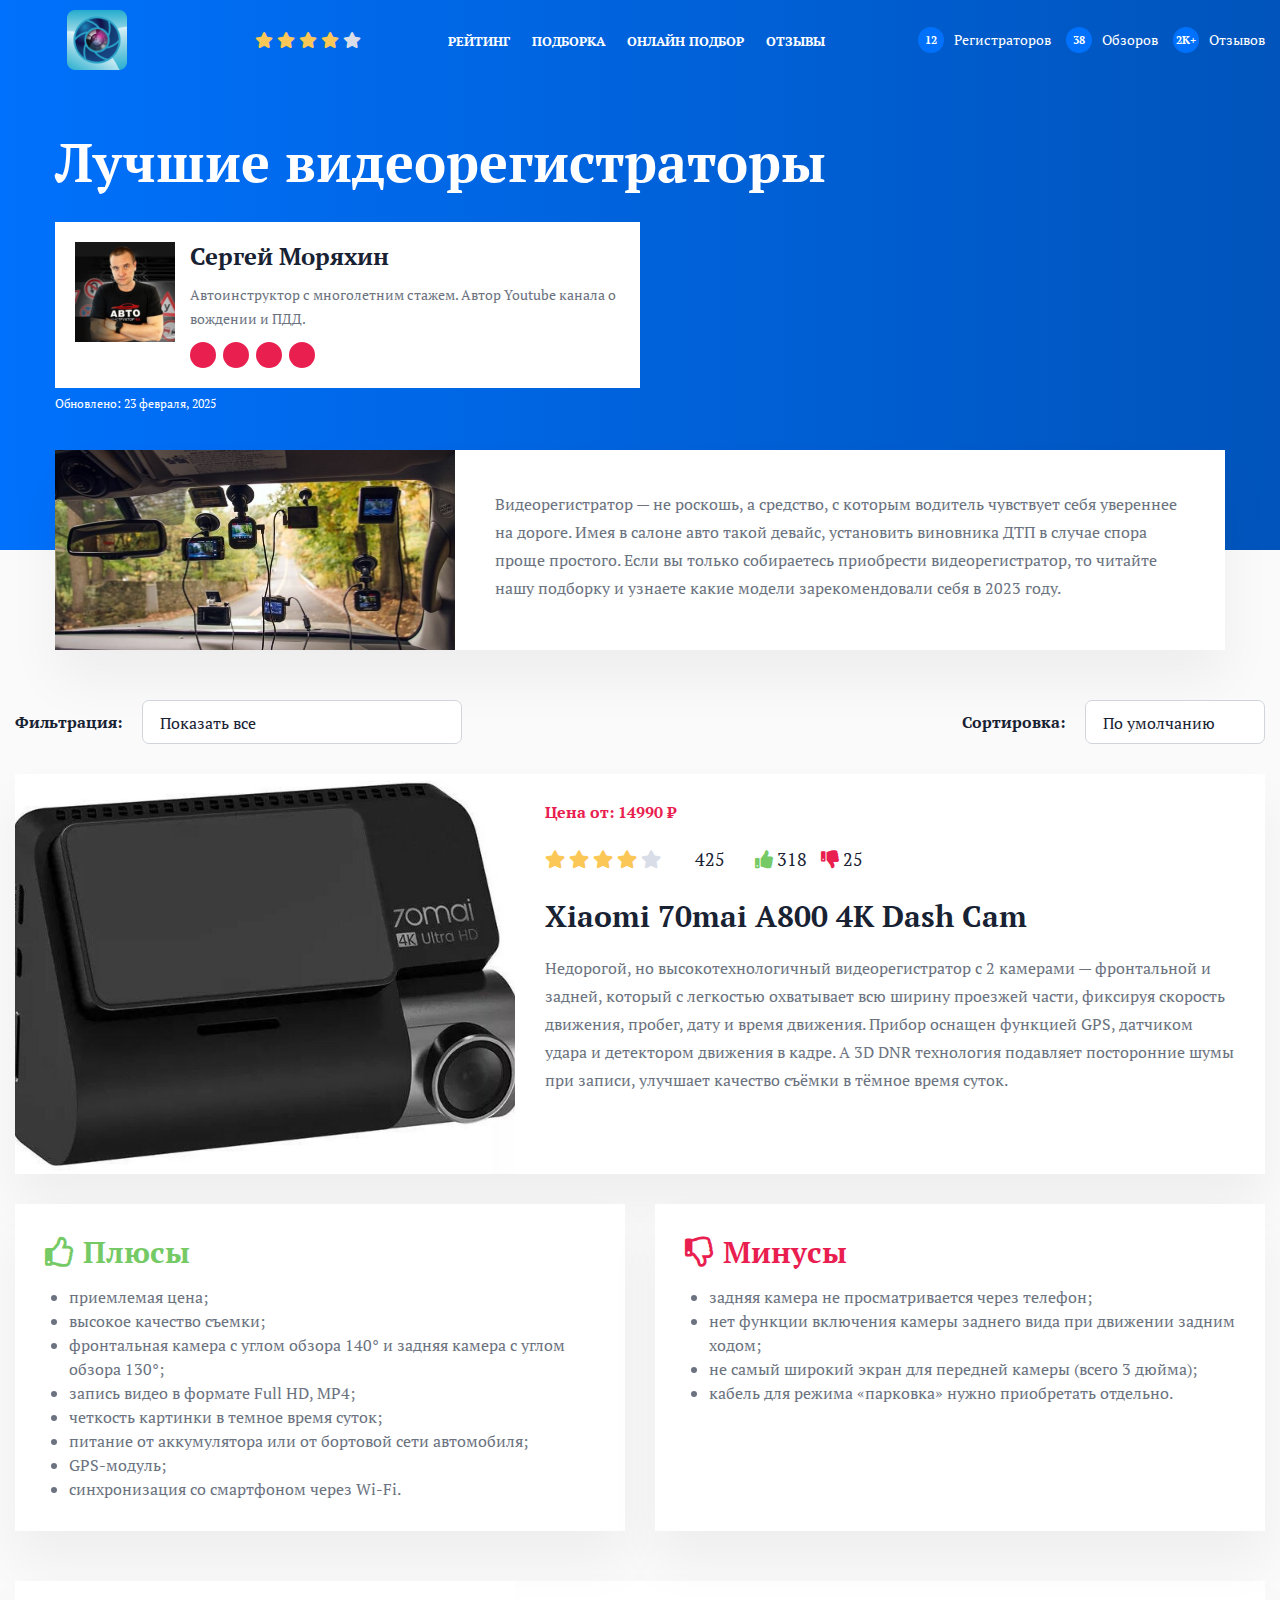
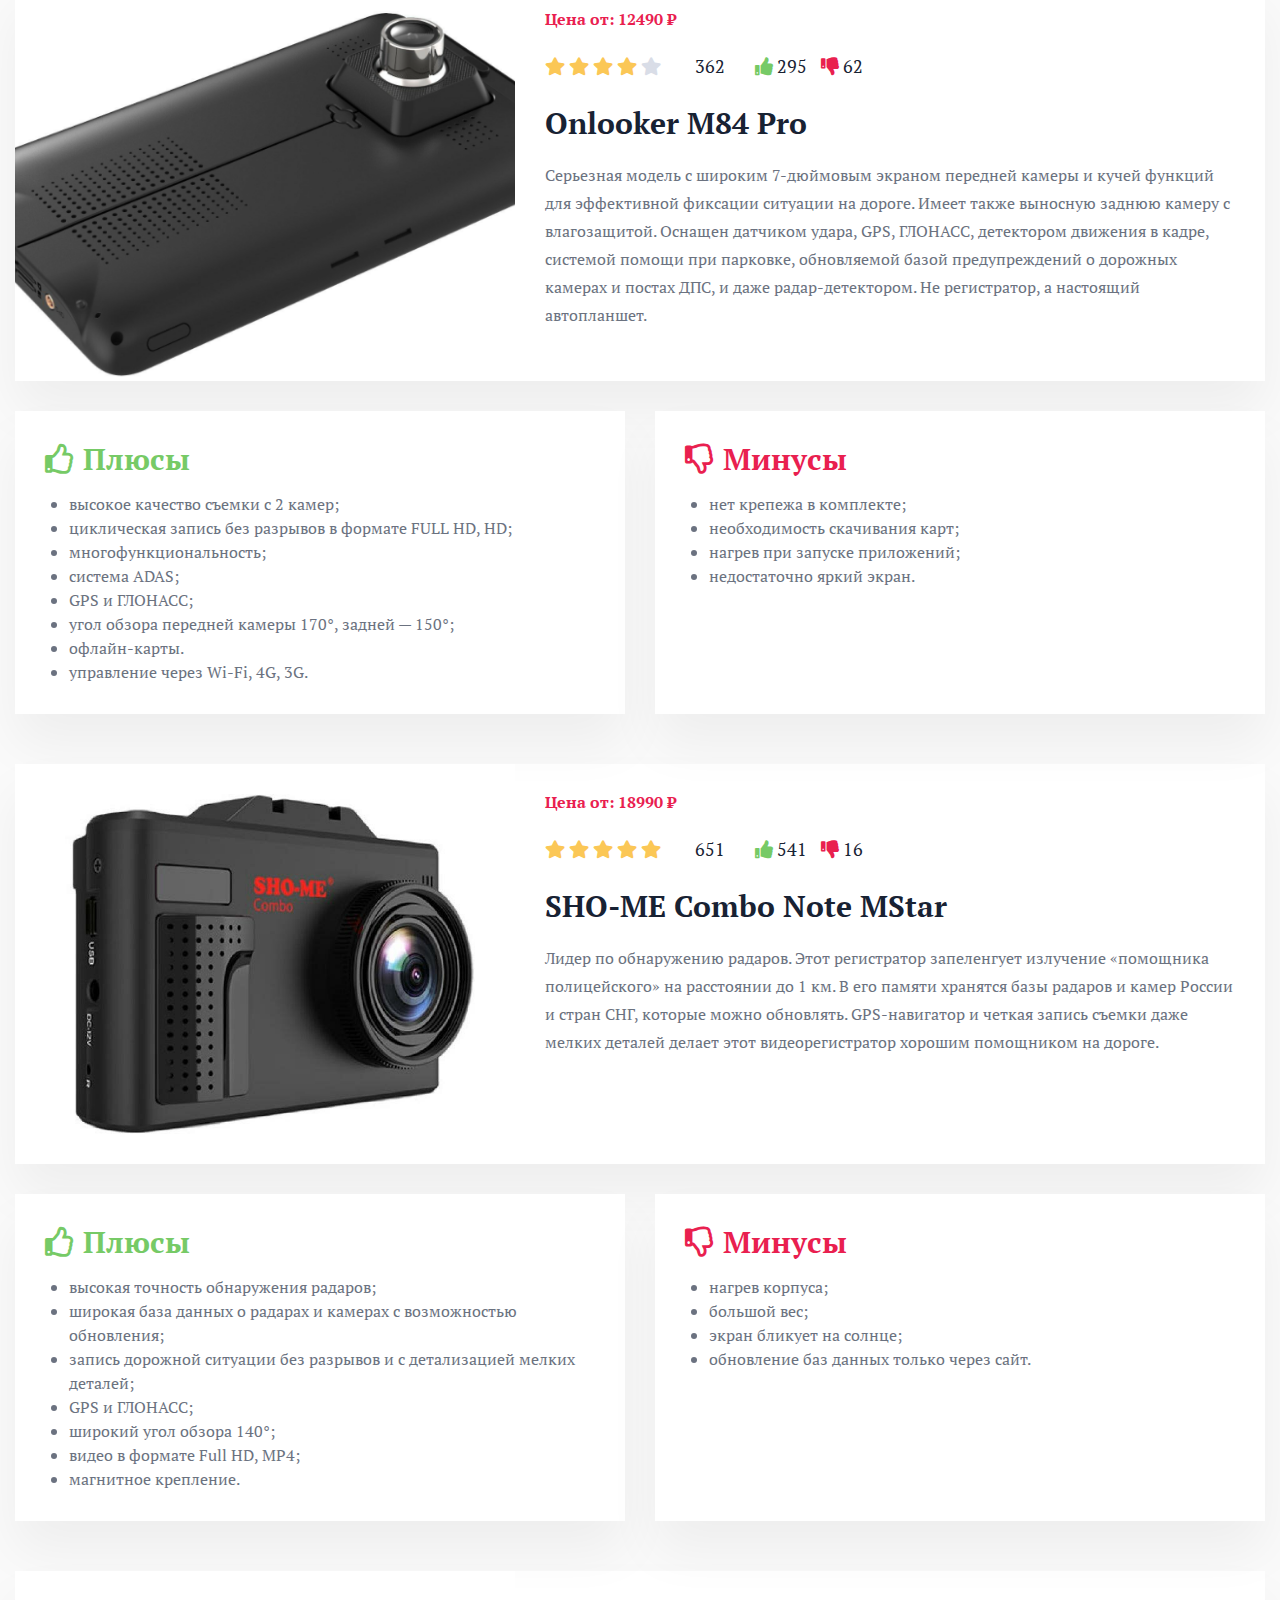
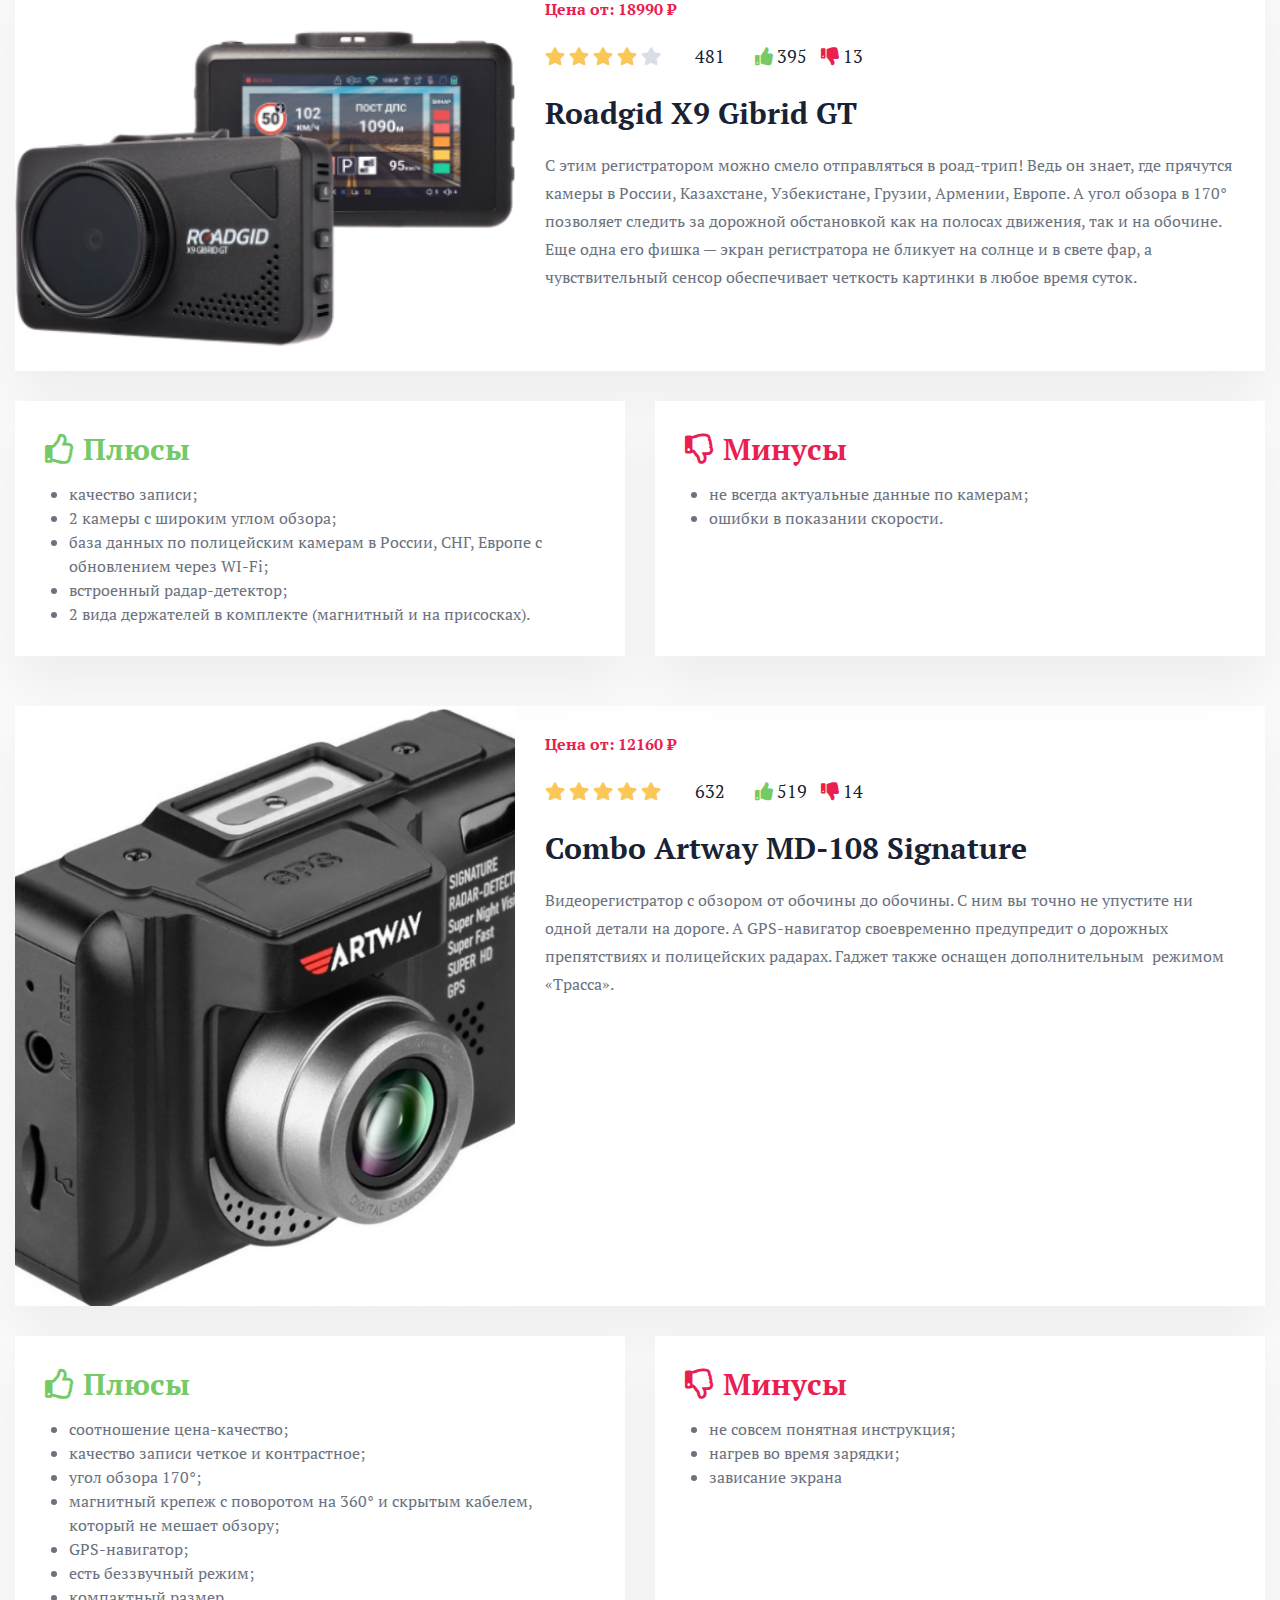
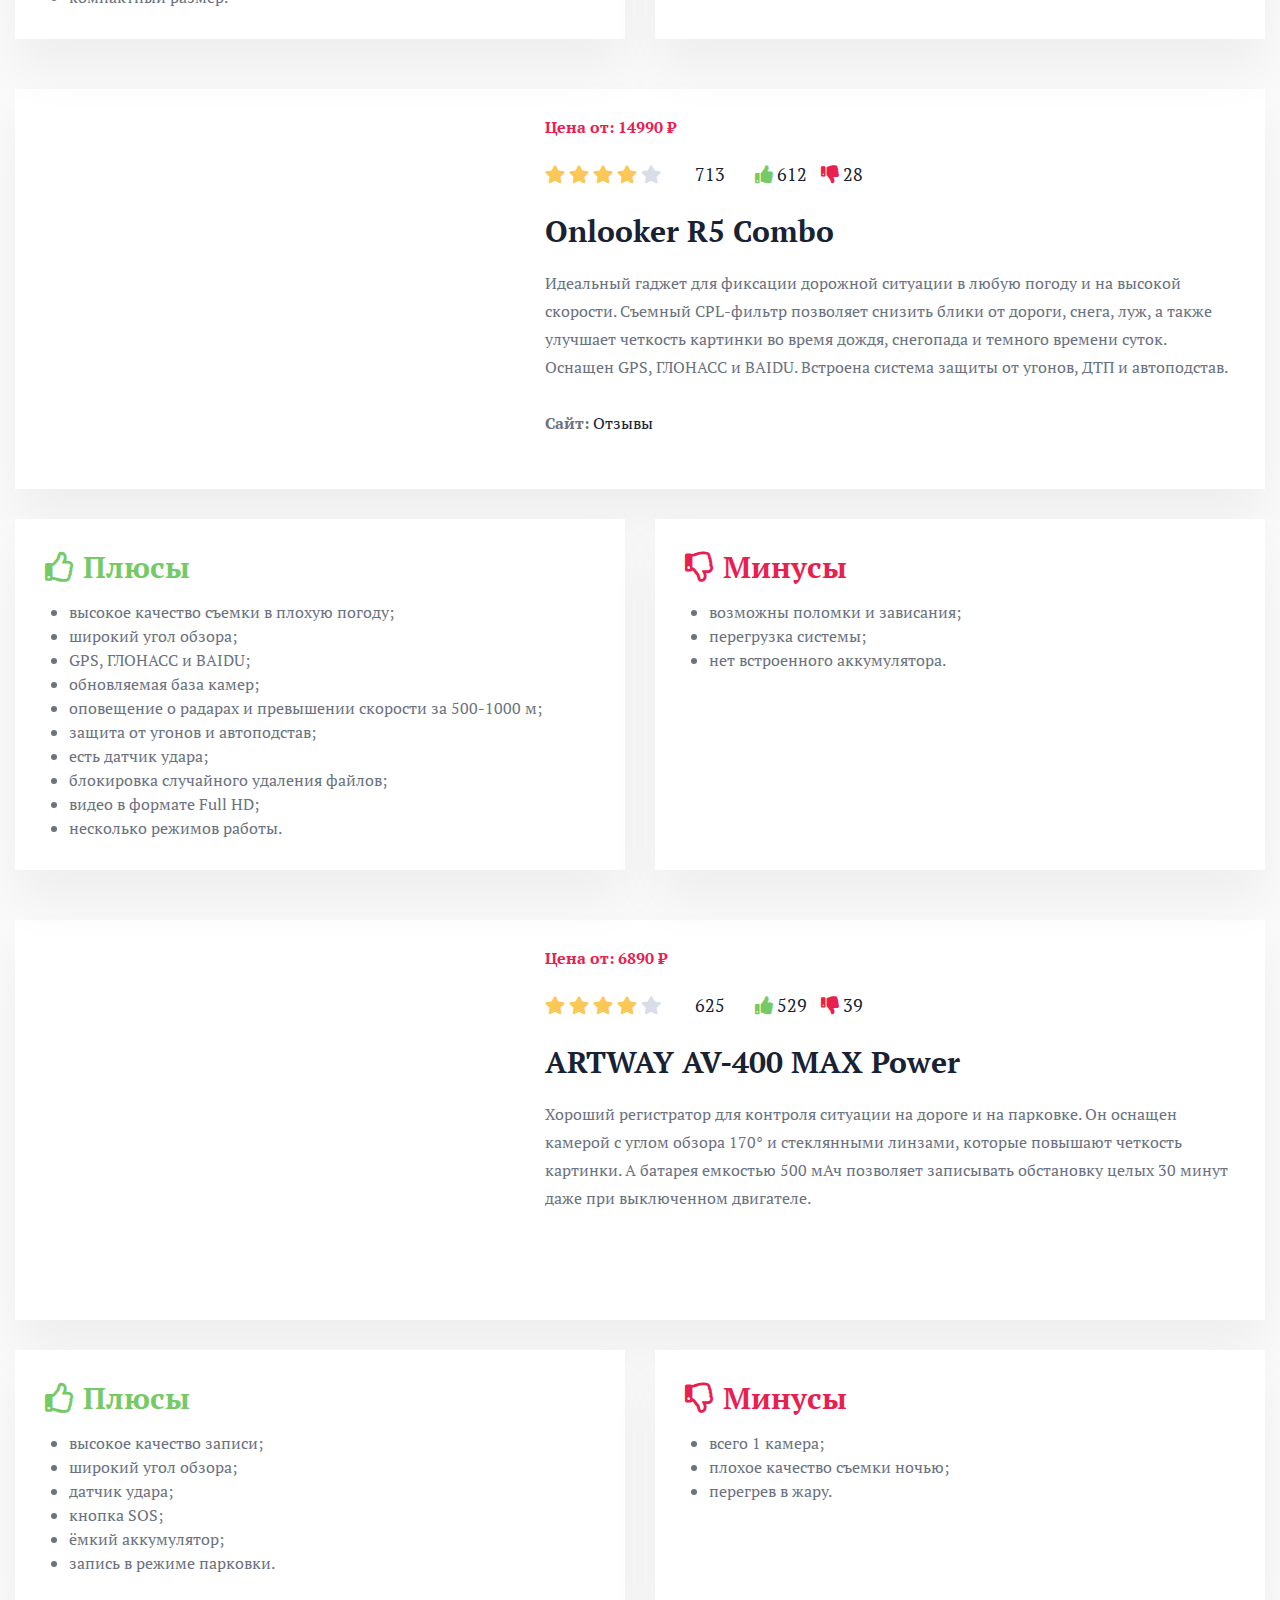
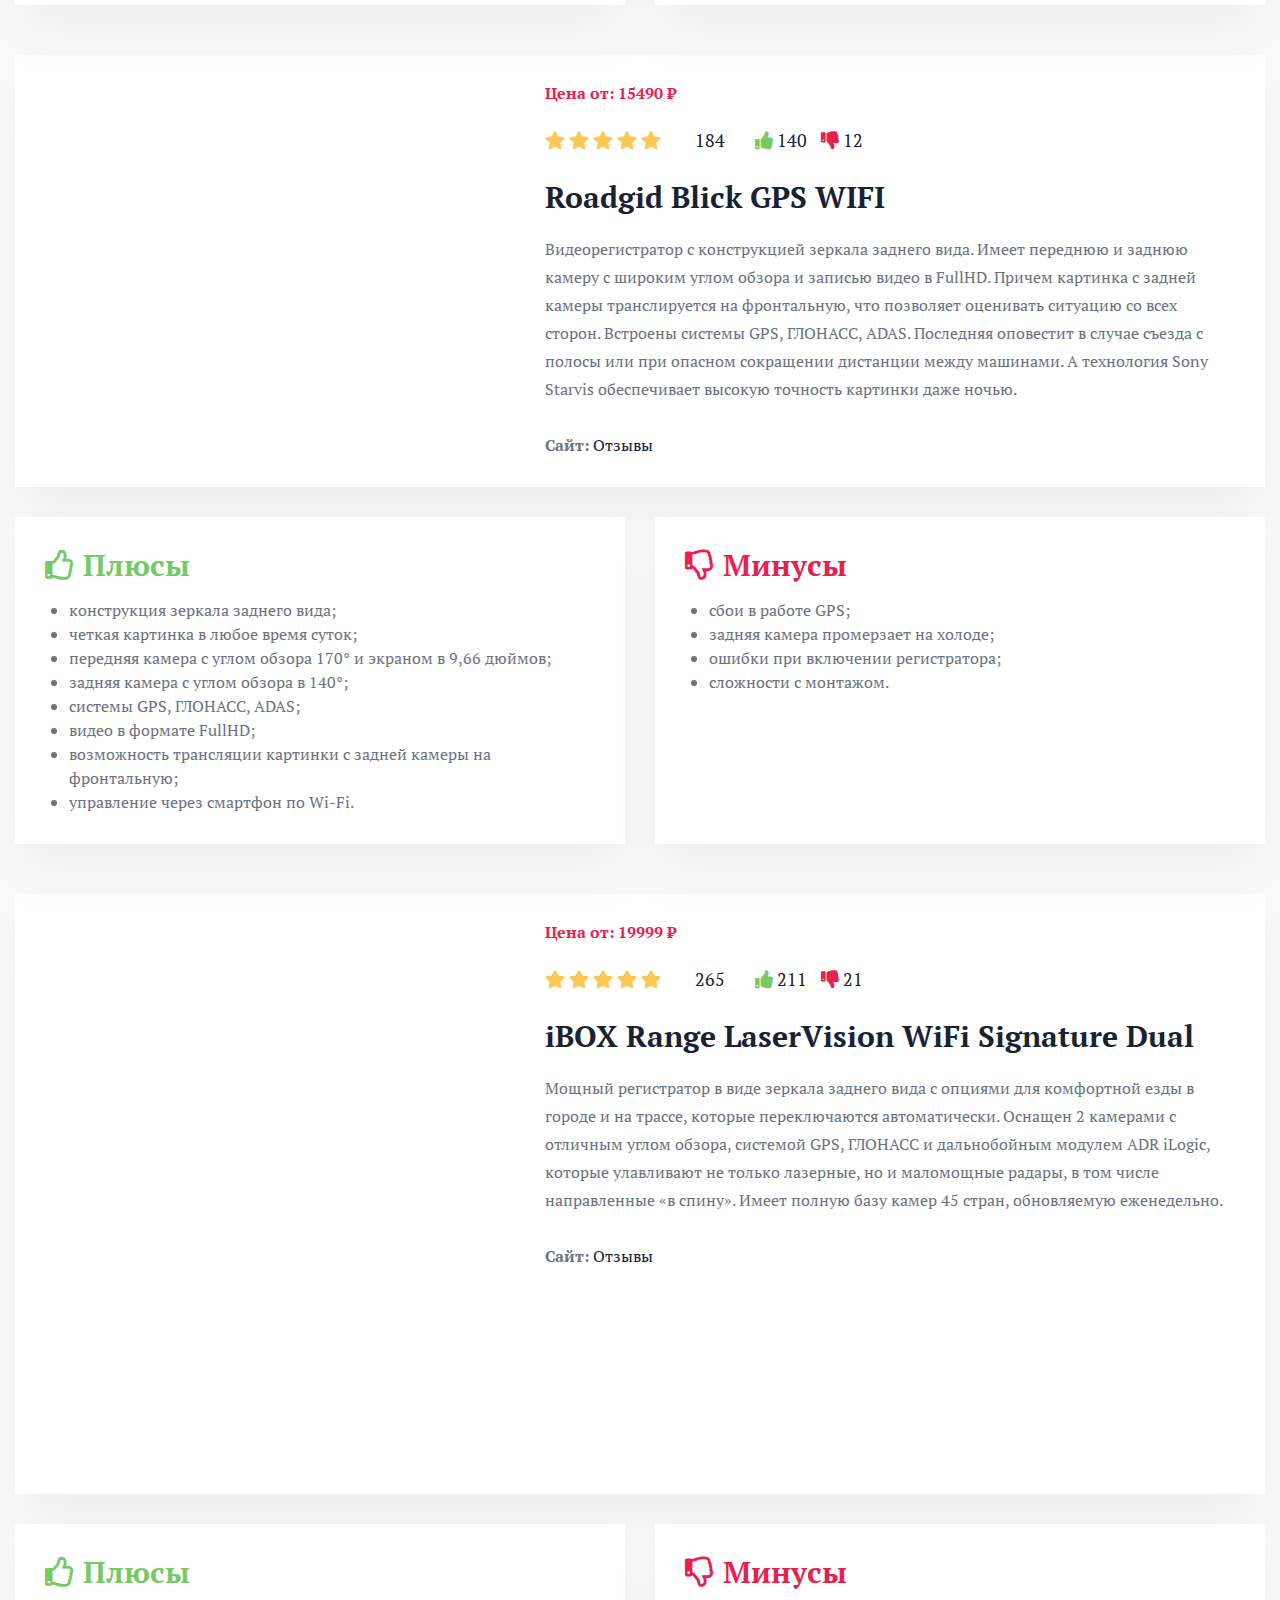
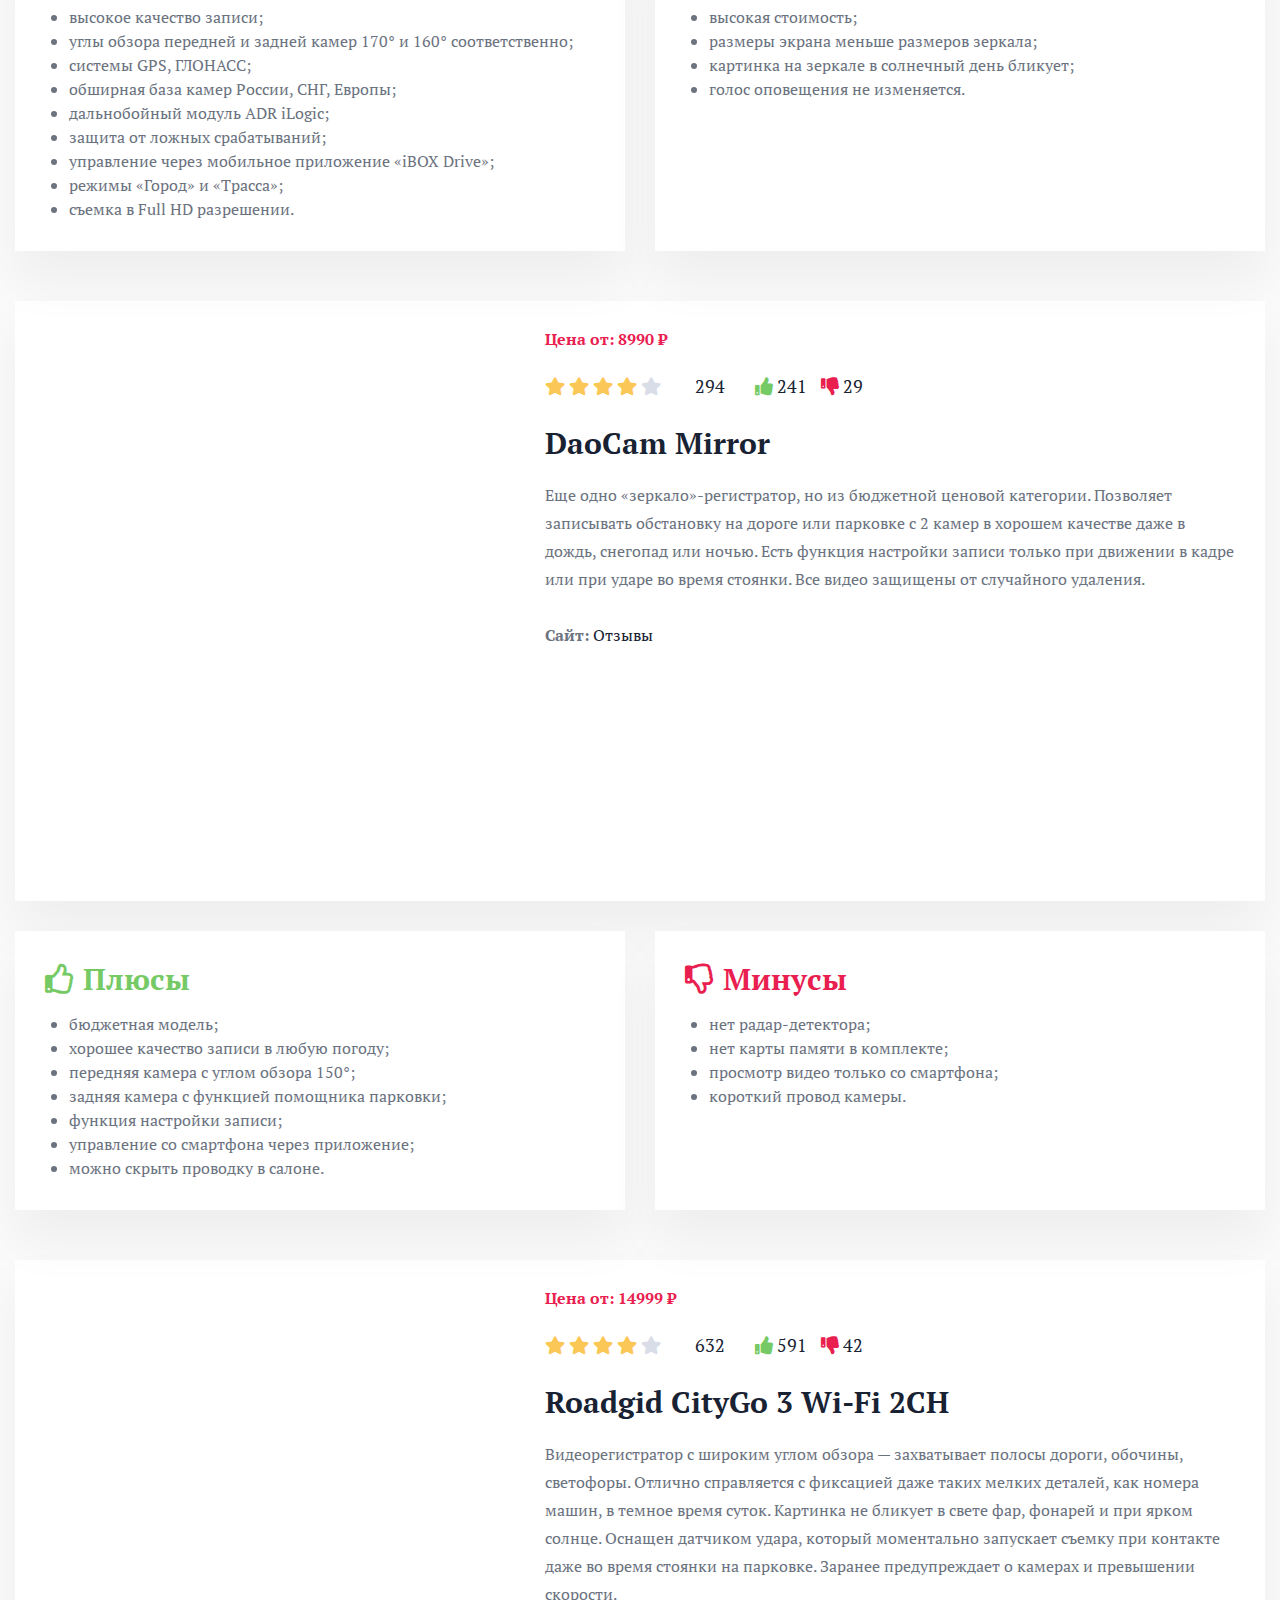
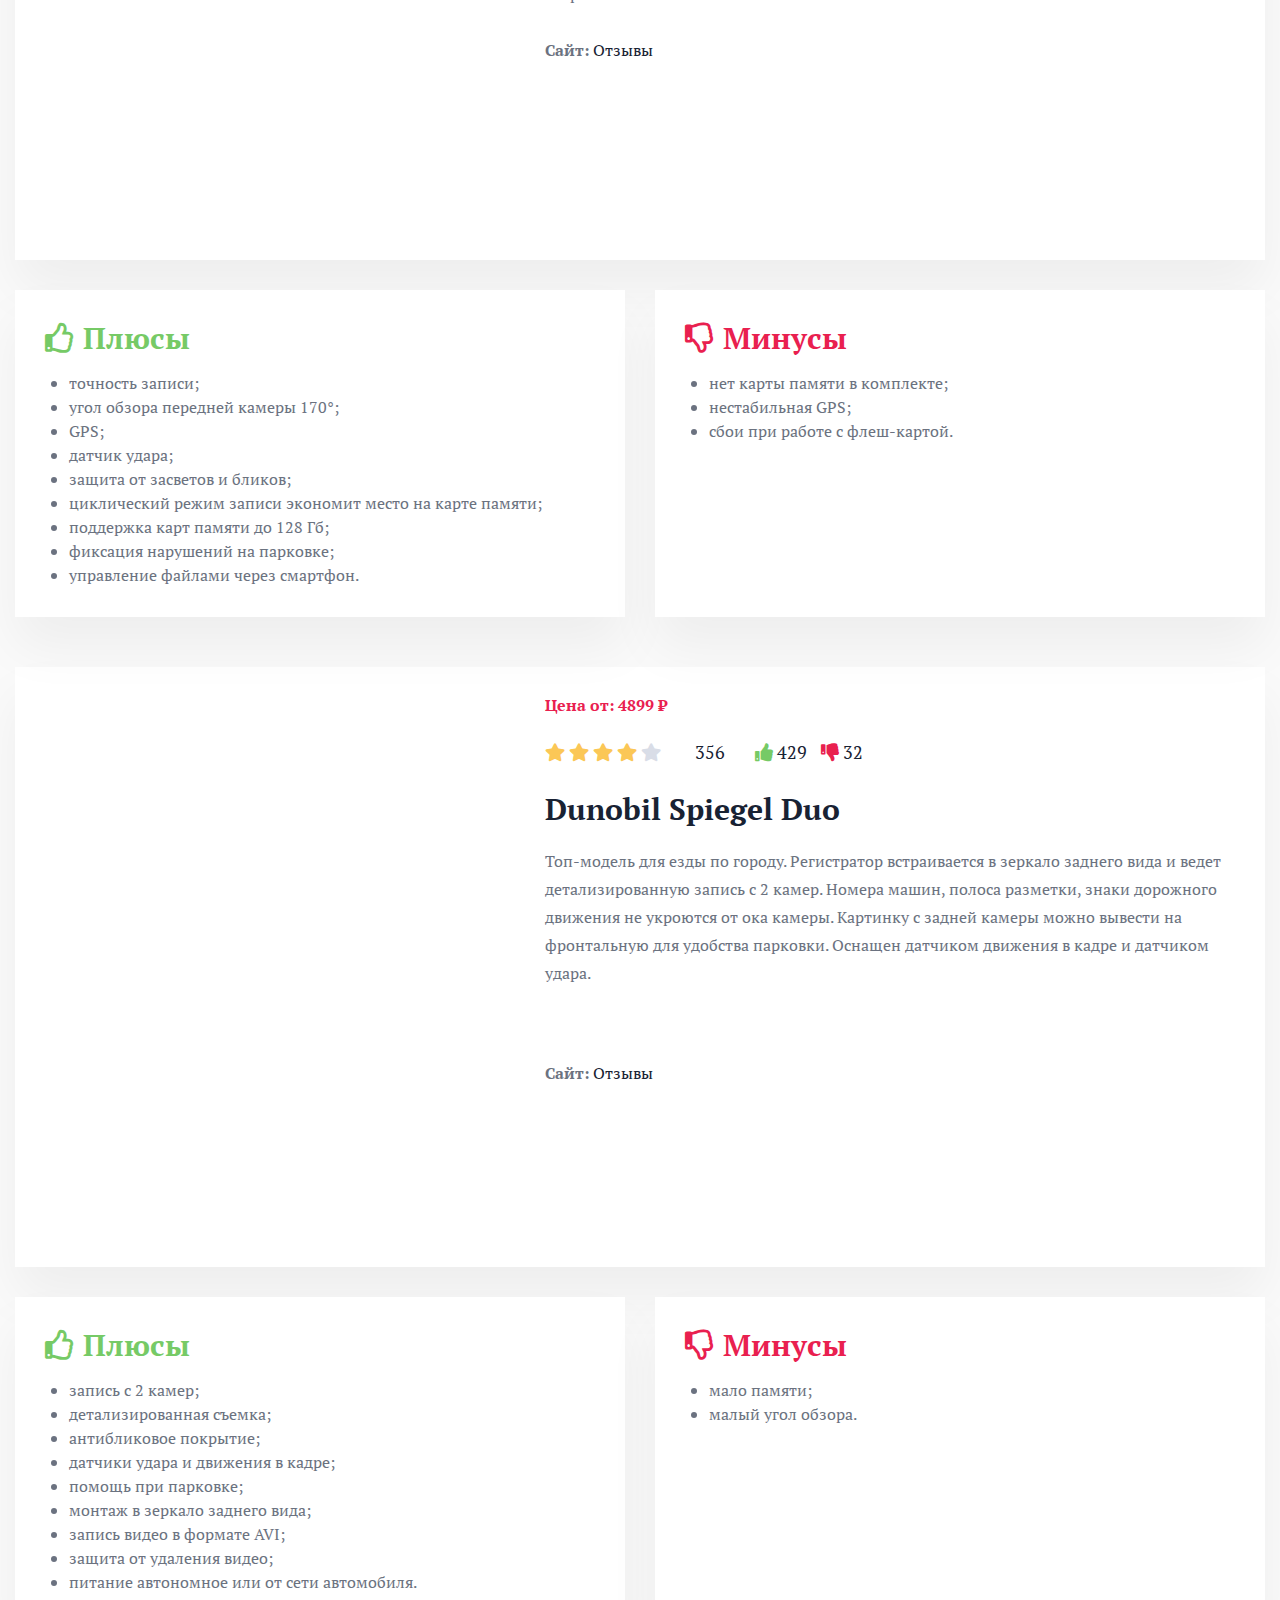
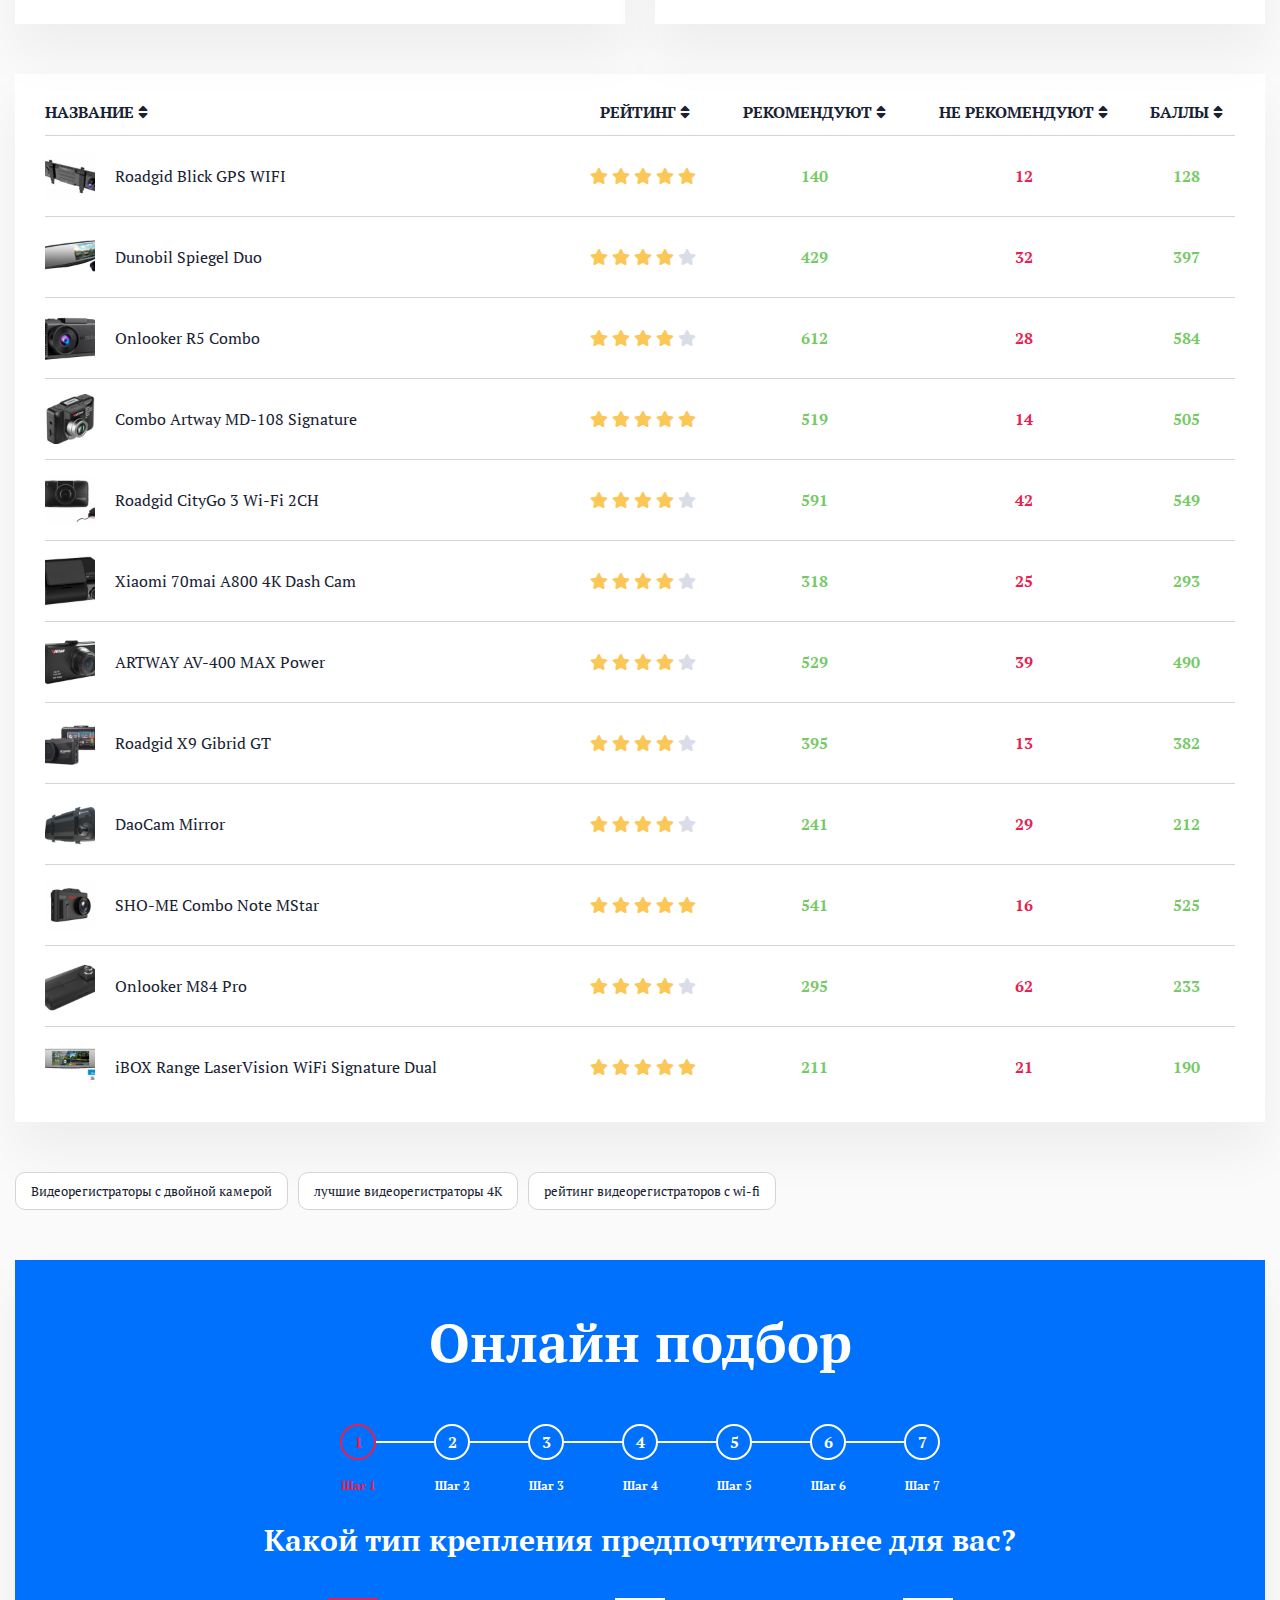
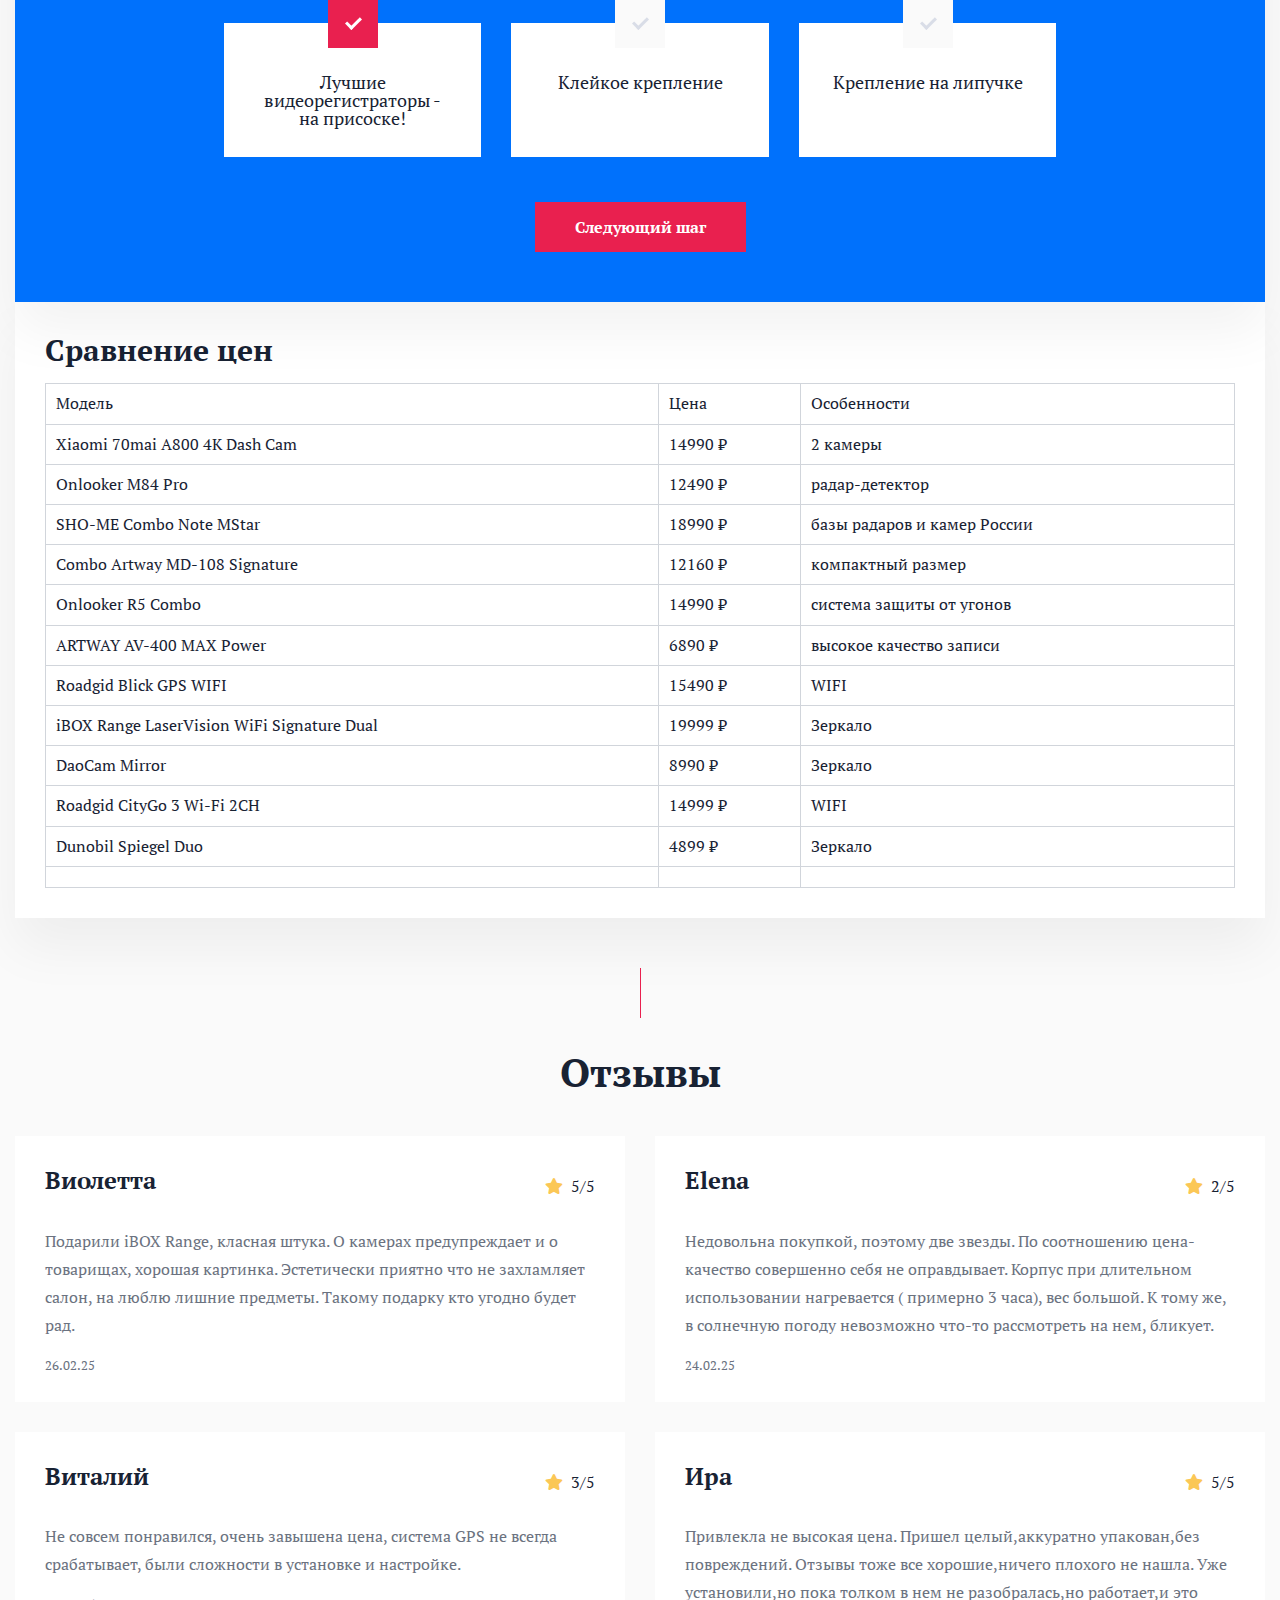
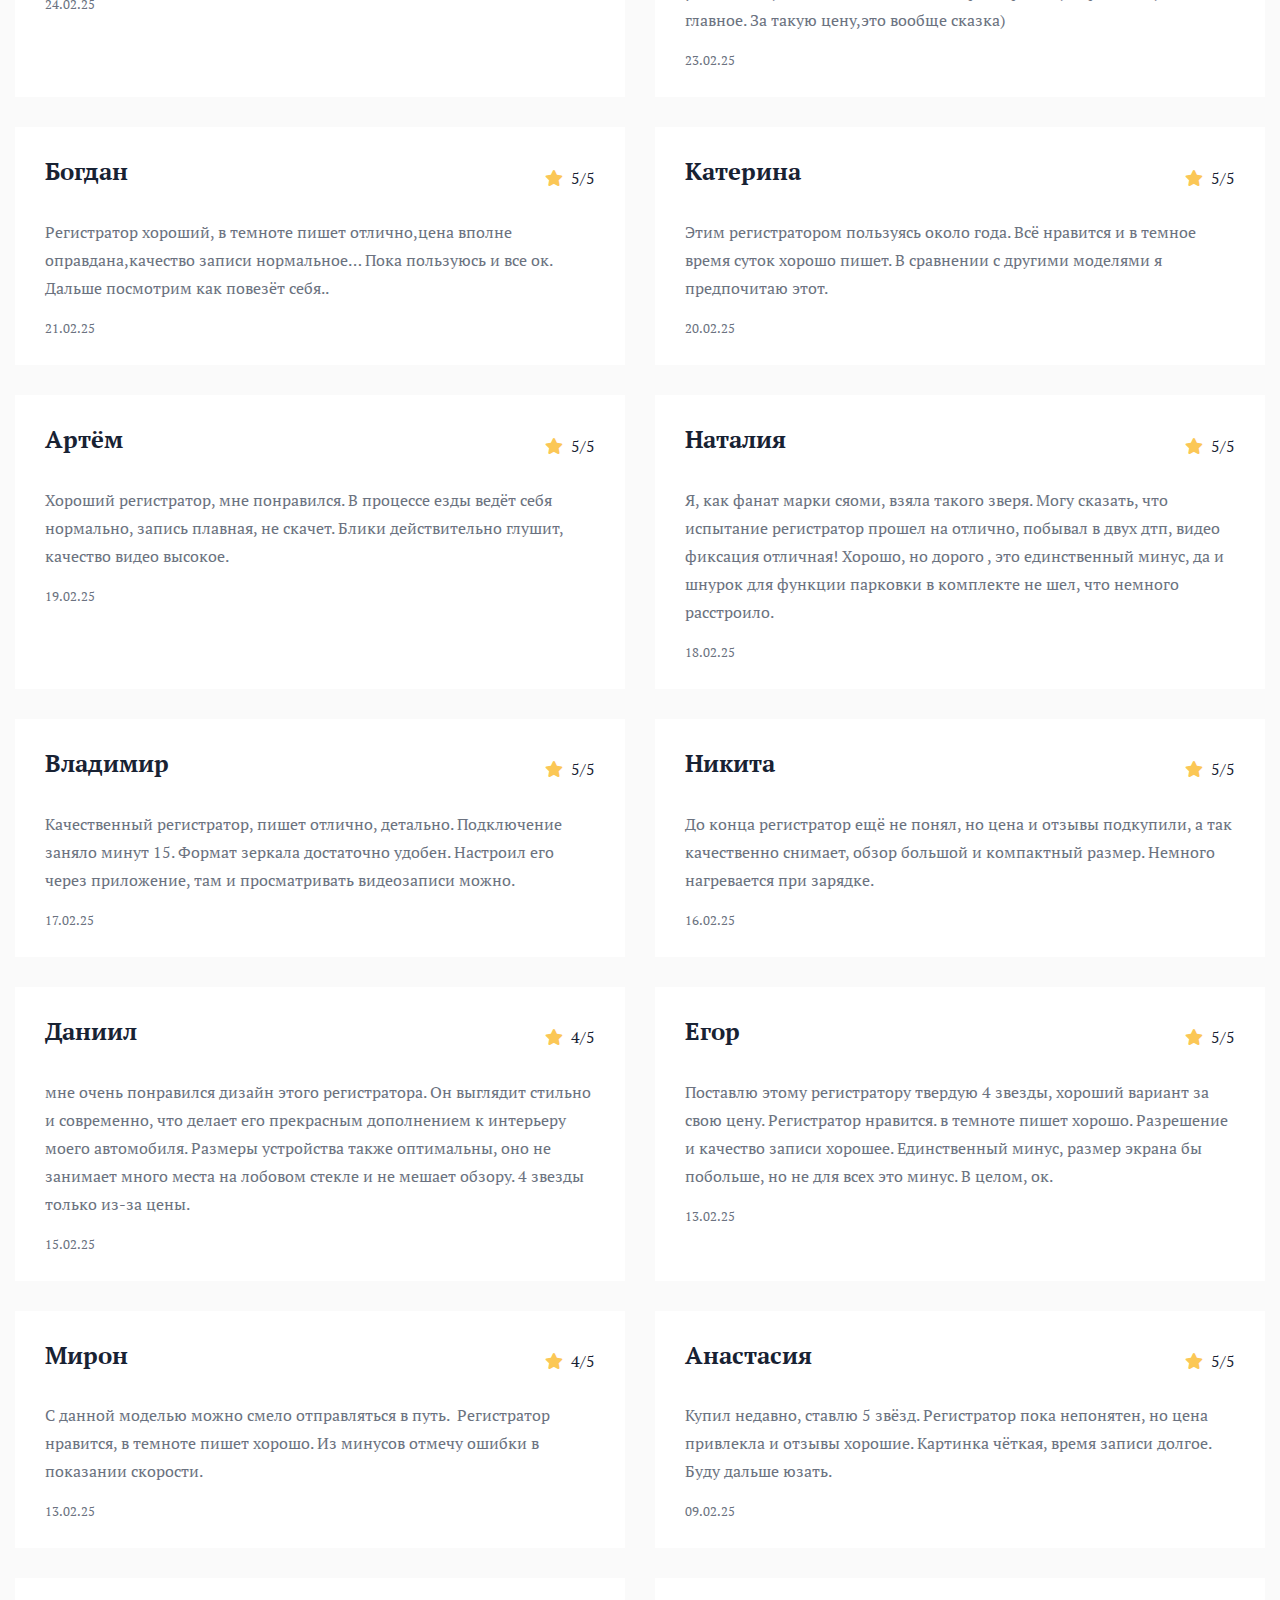
==== commit 2a43f4d8: "Update index.htm" ====
--- a/index.htm
+++ b/index.htm
@@ -191,7 +191,7 @@
           </div>
         </div>
         <div class="upd">
-          Обновлено: 23 февраля, 2024
+          Обновлено: 23 февраля, 2025
         </div>
       </div>
     </div>
@@ -1645,7 +1645,7 @@
                 <p>Подарили iBOX Range, класная штука. О камерах предупреждает и о товарищах, хорошая картинка. Эстетически приятно что не захламляет салон, на люблю лишние предметы. Такому подарку кто угодно будет рад.</p>
               </div>
               <div class="date">
-                26.02.24
+                26.02.25
               </div>
             </div>
             <div class="item box_bg">
@@ -1665,7 +1665,7 @@
                 <p>Недовольна покупкой, поэтому две звезды. По соотношению цена-качество совершенно себя не оправдывает. Корпус при длительном использовании нагревается ( примерно 3 часа), вес большой. К тому же, в солнечную погоду невозможно что-то рассмотреть на нем, бликует.</p>
               </div>
               <div class="date">
-                24.02.24
+                24.02.25
               </div>
             </div>
             <div class="item box_bg">
@@ -1685,7 +1685,7 @@
                 <p>Не совсем понравился, очень завышена цена, система GPS не всегда срабатывает, были сложности в установке и настройке.</p>
               </div>
               <div class="date">
-                24.02.24
+                24.02.25
               </div>
             </div>
             <div class="item box_bg">
@@ -1705,7 +1705,7 @@
                 <p>Привлекла не высокая цена. Пришел целый,аккуратно упакован,без повреждений. Отзывы тоже все хорошие,ничего плохого не нашла. Уже установили,но пока толком в нем не разобралась,но работает,и это главное. За такую цену,это вообще сказка)</p>
               </div>
               <div class="date">
-                23.02.24
+                23.02.25
               </div>
             </div>
             <div class="item box_bg">
@@ -1725,7 +1725,7 @@
                 <p>Регистратор хороший, в темноте пишет отлично,цена вполне оправдана,качество записи нормальное&#8230; Пока пользуюсь и все ок. Дальше посмотрим как повезёт себя..</p>
               </div>
               <div class="date">
-                21.02.24
+                21.02.25
               </div>
             </div>
             <div class="item box_bg">
@@ -1745,7 +1745,7 @@
                 <p>Этим регистратором пользуясь около года. Всё нравится и в темное время суток хорошо пишет. В сравнении с другими моделями я предпочитаю этот.</p>
               </div>
               <div class="date">
-                20.02.24
+                20.02.25
               </div>
             </div>
             <div class="item box_bg">
@@ -1765,7 +1765,7 @@
                 <p>Хороший регистратор, мне понравился. В процессе езды ведёт себя нормально, запись плавная, не скачет. Блики действительно глушит, качество видео высокое.</p>
               </div>
               <div class="date">
-                19.02.24
+                19.02.25
               </div>
             </div>
             <div class="item box_bg">
@@ -1785,7 +1785,7 @@
                 <p>Я, как фанат марки сяоми, взяла такого зверя. Могу сказать, что испытание регистратор прошел на отлично, побывал в двух дтп, видео фиксация отличная! Хорошо, но дорого , это единственный минус, да и шнурок для функции парковки в комплекте не шел, что немного расстроило.</p>
               </div>
               <div class="date">
-                18.02.24
+                18.02.25
               </div>
             </div>
             <div class="item box_bg">
@@ -1805,7 +1805,7 @@
                 <p>Качественный регистратор, пишет отлично, детально. Подключение заняло минут 15. Формат зеркала достаточно удобен. Настроил его через приложение, там и просматривать видеозаписи можно.</p>
               </div>
               <div class="date">
-                17.02.24
+                17.02.25
               </div>
             </div>
             <div class="item box_bg">
@@ -1825,7 +1825,7 @@
                 <p>До конца регистратор ещё не понял, но цена и отзывы подкупили, а так качественно снимает, обзор большой и компактный размер. Немного нагревается при зарядке.</p>
               </div>
               <div class="date">
-                16.02.24
+                16.02.25
               </div>
             </div>
             <div class="item box_bg">
@@ -1845,7 +1845,7 @@
                 <p>мне очень понравился дизайн этого регистратора. Он выглядит стильно и современно, что делает его прекрасным дополнением к интерьеру моего автомобиля. Размеры устройства также оптимальны, оно не занимает много места на лобовом стекле и не мешает обзору. 4 звезды только из-за цены.</p>
               </div>
               <div class="date">
-                15.02.24
+                15.02.25
               </div>
             </div>
             <div class="item box_bg">
@@ -1865,7 +1865,7 @@
                 <p>Поставлю этому регистратору твердую 4 звезды, хороший вариант за свою цену. Регистратор нравится. в темноте пишет хорошо. Разрешение и качество записи хорошее. Единственный минус, размер экрана бы побольше, но не для всех это минус. В целом, ок.</p>
               </div>
               <div class="date">
-                13.02.24
+                13.02.25
               </div>
             </div>
             <div class="item box_bg">
@@ -1885,7 +1885,7 @@
                 <p>С данной моделью можно смело отправляться в путь.&nbsp; Регистратор нравится, в темноте пишет хорошо. Из минусов отмечу ошибки в показании скорости.</p>
               </div>
               <div class="date">
-                13.02.24
+                13.02.25
               </div>
             </div>
             <div class="item box_bg">
@@ -1905,7 +1905,7 @@
                 <p>Купил недавно, ставлю 5 звёзд. Регистратор пока непонятен, но цена привлекла и отзывы хорошие. Картинка чёткая, время записи долгое. Буду дальше юзать.</p>
               </div>
               <div class="date">
-                09.02.24
+                09.02.25
               </div>
             </div>
             <div class="item box_bg">
@@ -1925,7 +1925,7 @@
                 <p>Регистратор нравится. Хорошие знания. Чёткая видеозапись днем и ночью. Много полезных функций. Удобный в работе. Настройки простые.</p>
               </div>
               <div class="date">
-                29.01.24
+                29.01.25
               </div>
             </div>
             <div class="item box_bg">
@@ -1945,7 +1945,7 @@
                 <p>В новую машину приобрели новый видеорегистратор Dunobil Spiegel Duo.Остановились на этой марке , устроило соотношение цена -качество.Параметры достаточно широкие .</p>
               </div>
               <div class="date">
-                25.01.24
+                25.01.25
               </div>
             </div>
             <div class="item box_bg" style="display: none">
@@ -1965,7 +1965,7 @@
                 <p>Выбрала регистратор DaoCam Mirror и осталась довольна. Понравилось отличное качество товара и стильный дизайн. А также осталась довольна доступными ценами.</p>
               </div>
               <div class="date">
-                16.01.24
+                16.01.25
               </div>
             </div>
             <div class="item box_bg" style="display: none">
@@ -1985,7 +1985,7 @@
                 <p>Без регистратора сейчас никуда, у меня SHO-ME, очень нравится высокий уровень знаний, по цене терпимо, плюс он довольно долговечный.</p>
               </div>
               <div class="date">
-                15.01.24
+                15.01.25
               </div>
             </div>
             <div class="item box_bg" style="display: none">
@@ -2005,7 +2005,7 @@
                 <p>Получила такое «зеркальце» в подарок, очень нравится. Удобно парковаться, дисплей большой, отлично записывает в full HD, картинка четкая.</p>
               </div>
               <div class="date">
-                13.01.24
+                13.01.25
               </div>
             </div>
             <div class="item box_bg" style="display: none">
@@ -2025,7 +2025,7 @@
                 <p>Пробовал другие модели, но эта понравилась больше всего. Нравится функционал. Пользуюсь полгода и пока точно не планирую менять.</p>
               </div>
               <div class="date">
-                05.01.24
+                05.01.25
               </div>
             </div>
             <div class="item box_bg" style="display: none">
@@ -2045,7 +2045,7 @@
                 <p>Брала для себя в автомобиль, так как часто попадаю в неприятные ситуации на дороге. Регистратор ещё не понятен, но цена привлекла и отзывы хорошие. Такой же модели у меня телефон, поэтому думаю видеорегистратор тоже не подведёт и свою функцию выполнять будет.</p>
               </div>
               <div class="date">
-                05.01.24
+                05.01.25
               </div>
             </div>
             <div class="item box_bg" style="display: none">
@@ -2345,11 +2345,9 @@
   <script async data-noptimize="1" src='/wp-content/plugins/autoptimize/classes/external/js/lazysizes.min.js?ao_version=3.1.12'></script> 
   <script type='text/javascript' id='sf_scripts-js-extra'>
 
-  var sf = {"ajaxUrl":"https:\/\/luchshij-videoregistrator.ru\/wp-admin\/admin-ajax.php"};
   </script> 
   <script type='text/javascript' id='custom-js-extra'>
 
-  var theme = {"ajaxUrl":"https:\/\/luchshij-videoregistrator.ru\/wp-admin\/admin-ajax.php","mask":"+7 (999) 999-99-99","linkDelay":{"currentSite":"https:\/\/luchshij-videoregistrator.ru","text":"\u041f\u0435\u0440\u0435\u0445\u043e\u0434 \u043f\u043e \u0432\u043d\u0435\u0448\u043d\u0435\u0439 \u0441\u0441\u044b\u043b\u043a\u0435 \u0447\u0435\u0440\u0435\u0437","btn":"\u041f\u0435\u0440\u0435\u0439\u0442\u0438 \u0441\u0435\u0439\u0447\u0430\u0441"},"voteNote":"\u0413\u043e\u043b\u043e\u0441\u043e\u0432\u0430\u0442\u044c \u043c\u043e\u0436\u043d\u043e \u0440\u0430\u0437 \u0432 \u043c\u0435\u0441\u044f\u0446!"};
   </script> 
   <script type="text/javascript">
 
